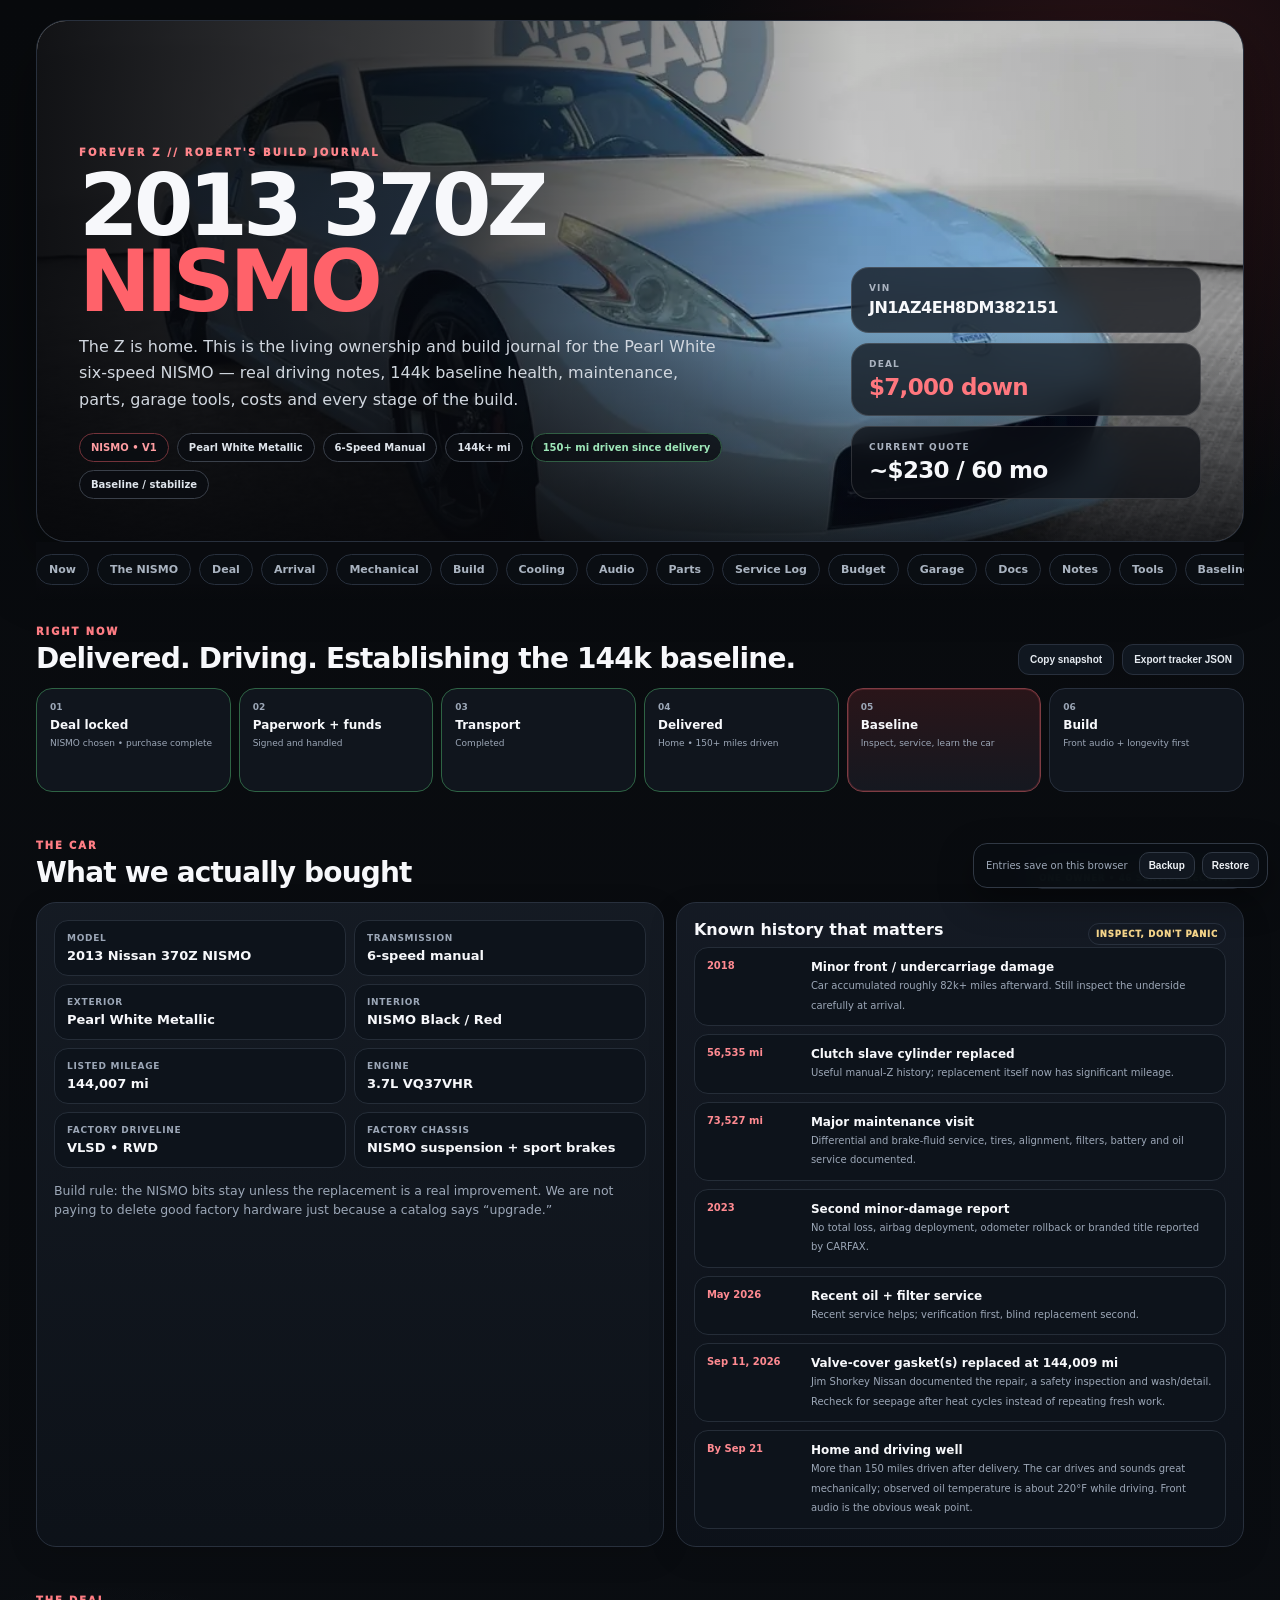
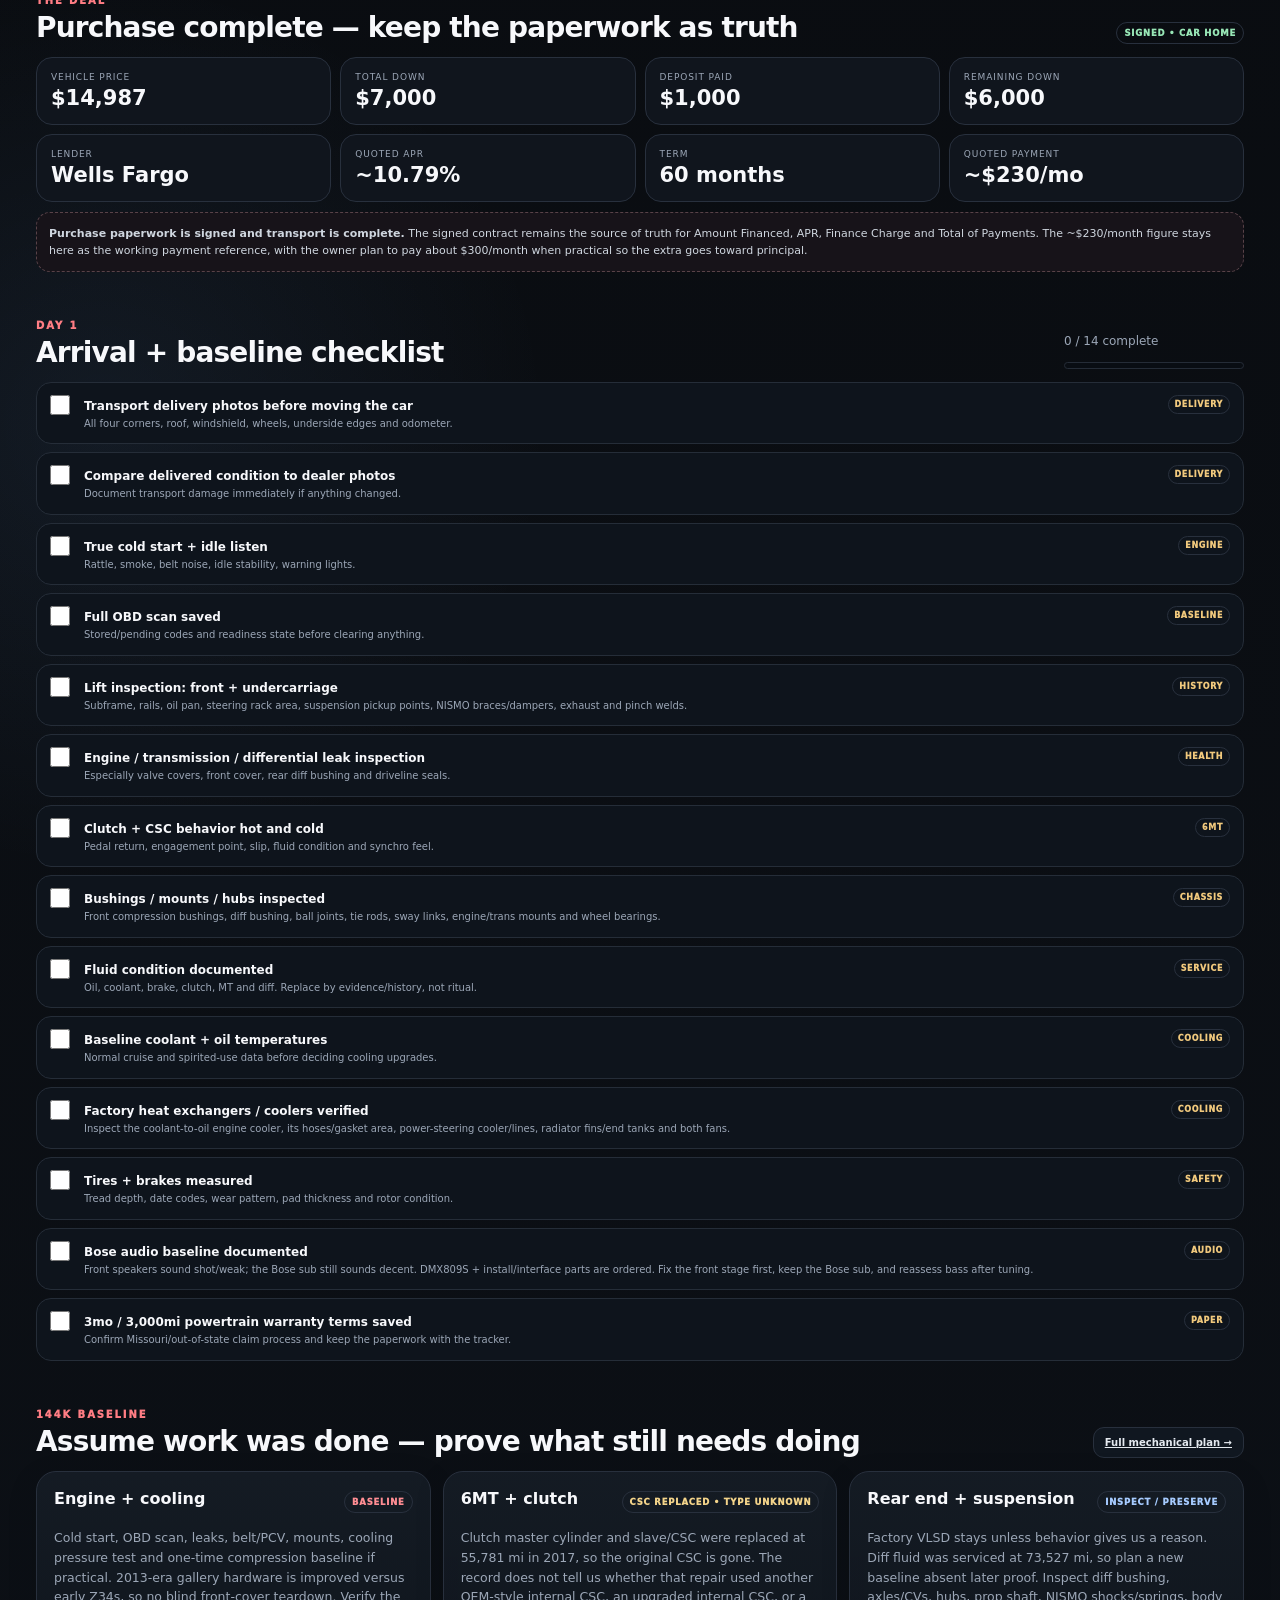
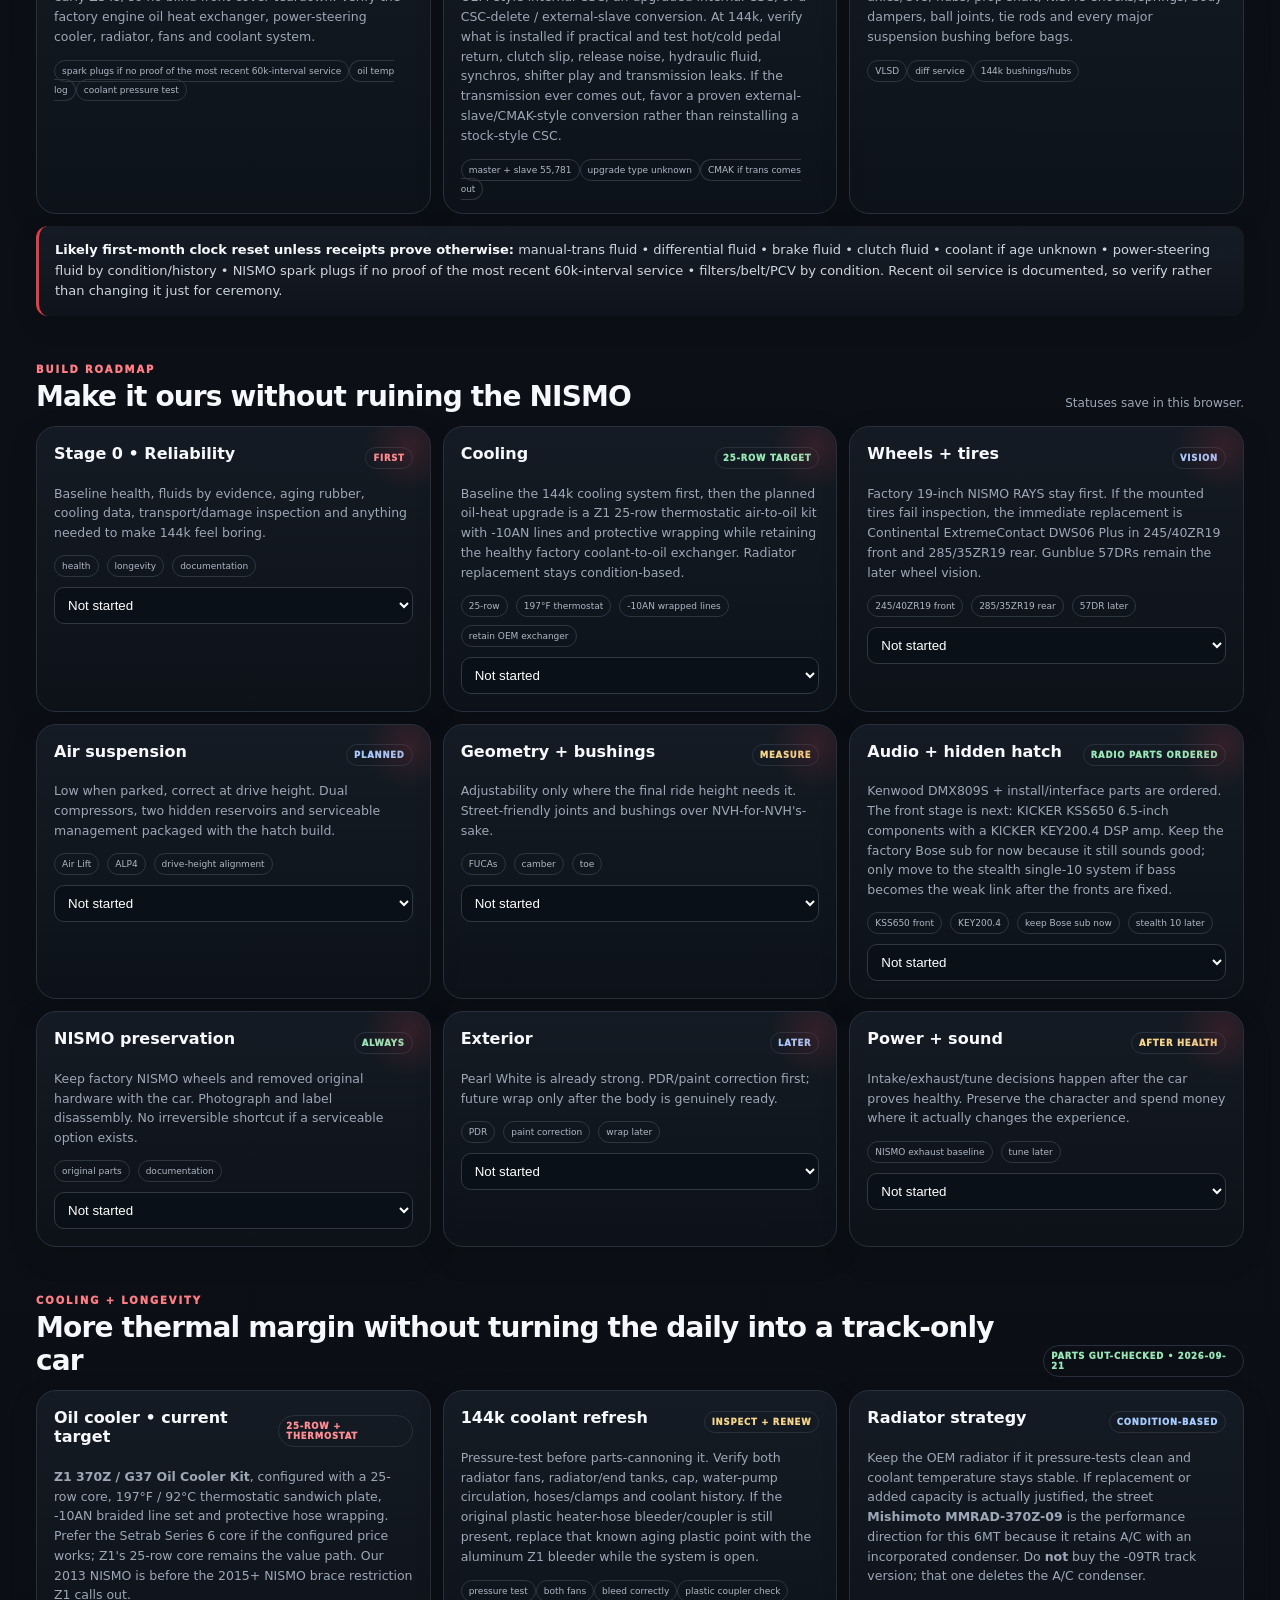
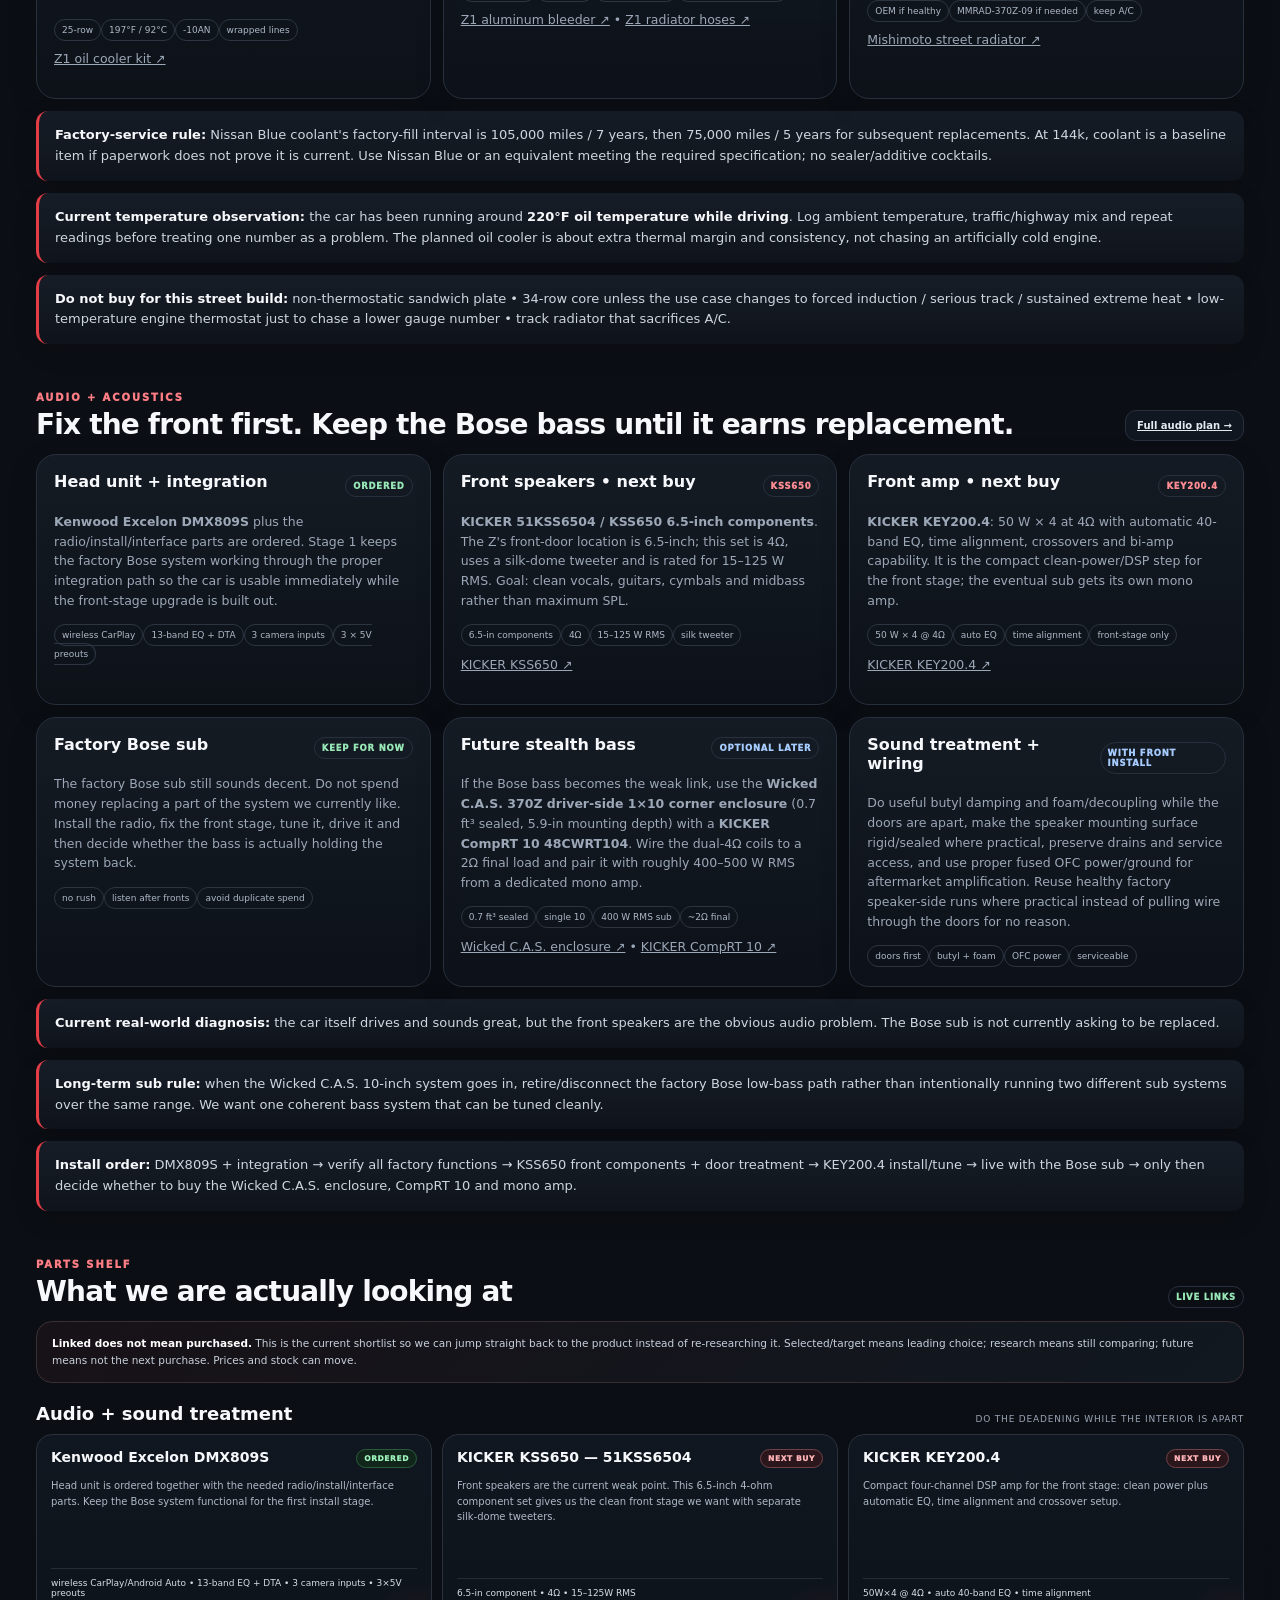
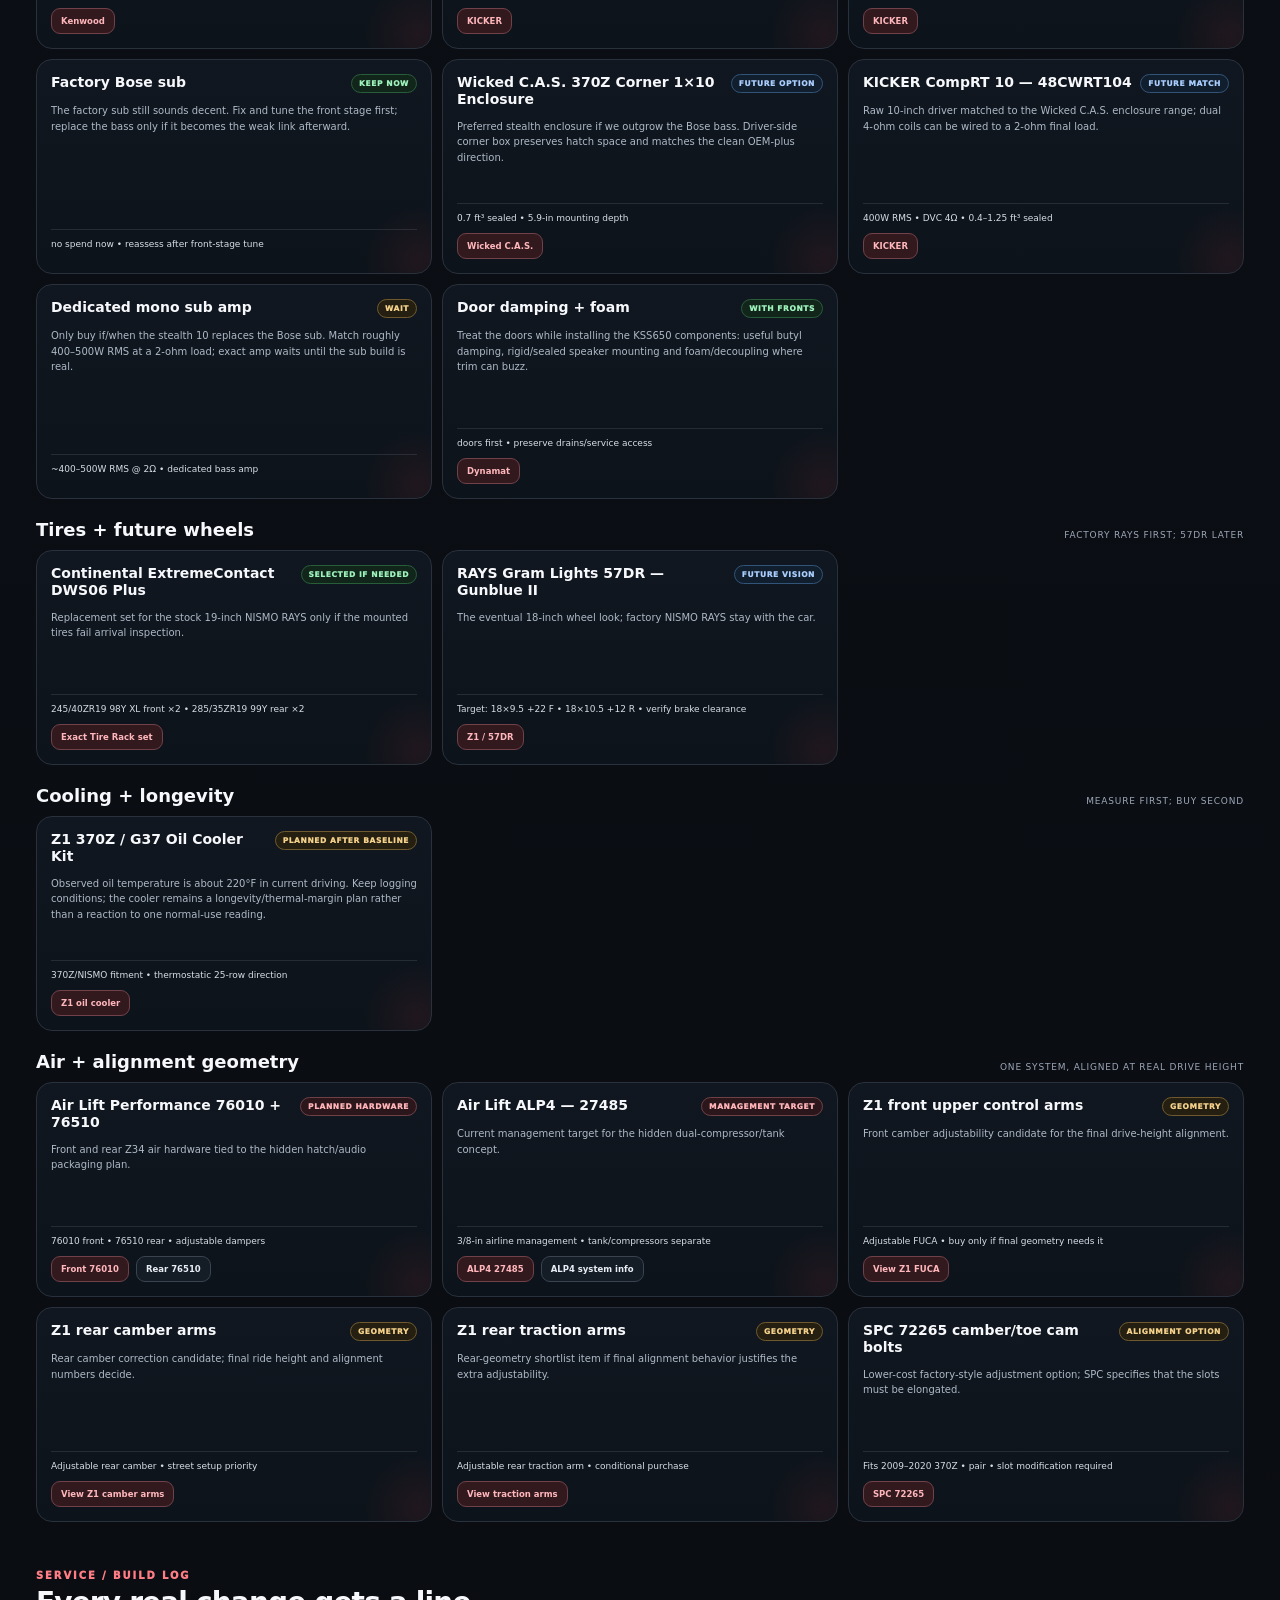
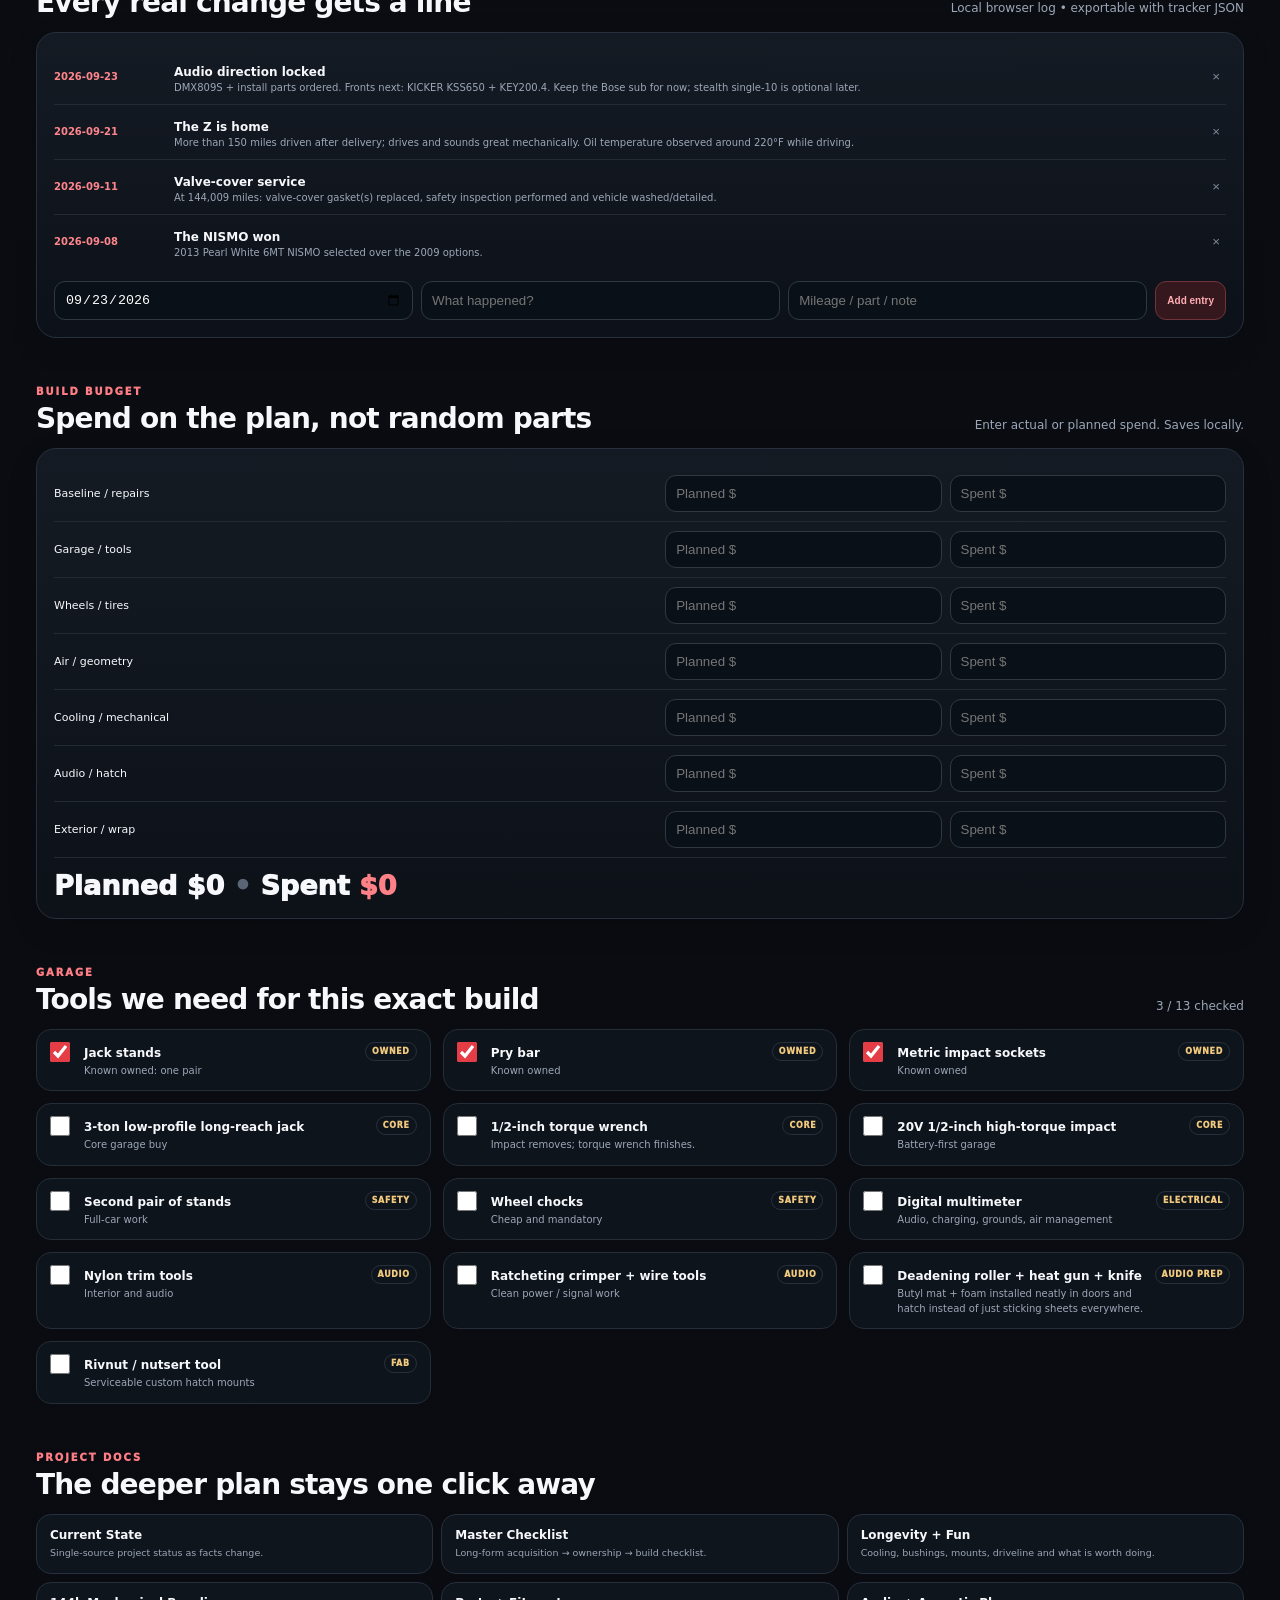
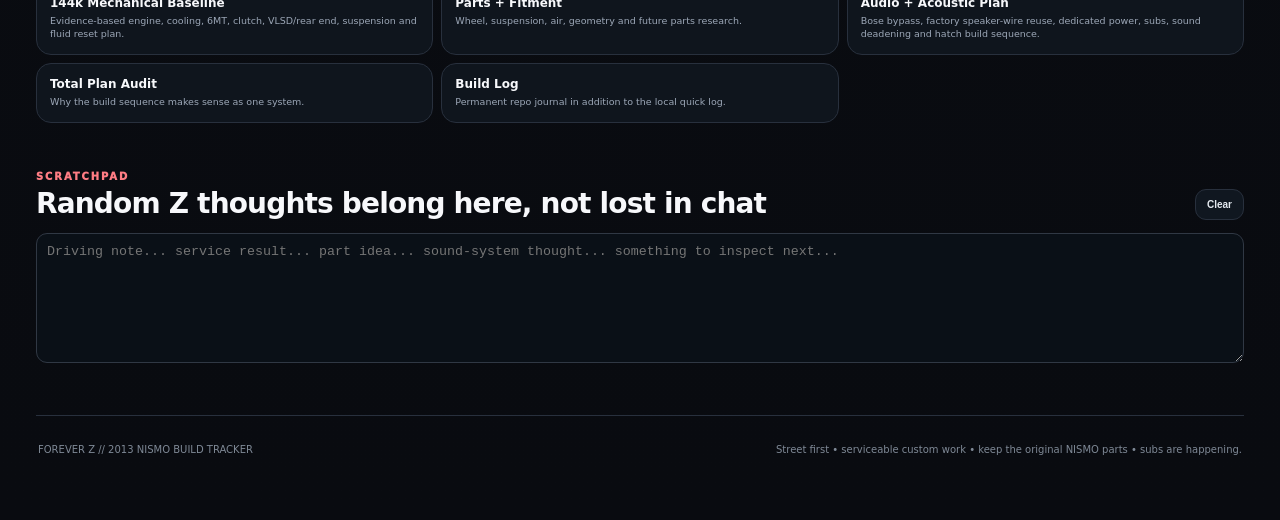
==== index.html @ 796b5357 "Clean remaining ownership stage labels" ====
<!doctype html>
<html lang="en">
<head>
<meta charset="utf-8">
<meta name="viewport" content="width=device-width,initial-scale=1,viewport-fit=cover">
<meta name="theme-color" content="#090b0f">
<title>Forever Z // NISMO Build Tracker</title>
<style>
:root{
  --bg:#090b0f;--bg2:#0d1118;--panel:#121720;--panel2:#171d27;--line:#28303d;
  --text:#f7f8fb;--muted:#9ca7b7;--soft:#cfd6df;--red:#e43d46;--red2:#ff626a;
  --green:#75d69b;--amber:#f3c86a;--blue:#7eb8ff;--cyan:#7be5f6;--shadow:0 22px 70px rgba(0,0,0,.36)
}
*{box-sizing:border-box}html{scroll-behavior:smooth}body{margin:0;background:
radial-gradient(circle at 87% 1%,rgba(228,61,70,.16),transparent 27rem),
radial-gradient(circle at 8% 20%,rgba(126,184,255,.08),transparent 28rem),
linear-gradient(180deg,#080a0d,#0c1016 35%,#090b10);color:var(--text);font-family:Inter,ui-sans-serif,system-ui,-apple-system,BlinkMacSystemFont,"Segoe UI",sans-serif}
a{color:inherit}.shell{max-width:1240px;margin:auto;padding:16px 16px 60px}
.hero{min-height:520px;border:1px solid var(--line);border-radius:30px;overflow:hidden;position:relative;box-shadow:var(--shadow);background:#11151b;margin-top:4px}
.hero-media{position:absolute;inset:0;background-image:linear-gradient(90deg,rgba(7,8,11,.95) 0%,rgba(7,8,11,.76) 36%,rgba(7,8,11,.18) 68%,rgba(7,8,11,.12) 100%),linear-gradient(0deg,rgba(7,8,11,.83),transparent 42%),url('[data-uri]');background-size:cover;background-position:center 47%}
.hero-grid{position:relative;z-index:1;min-height:520px;display:grid;grid-template-columns:1.15fr .85fr;padding:42px;align-items:end}
.brandline{font-size:10px;font-weight:950;letter-spacing:.22em;text-transform:uppercase;color:#ff858b}.hero h1{font-size:clamp(46px,7vw,86px);line-height:.88;letter-spacing:-.06em;margin:10px 0 14px;max-width:790px}.hero h1 span{color:var(--red2)}
.lead{font-size:16px;line-height:1.65;color:#d1d7df;max-width:720px;margin:0 0 20px}.chips{display:flex;gap:8px;flex-wrap:wrap}.chip{padding:8px 11px;border-radius:999px;border:1px solid #3a404a;background:rgba(11,14,19,.78);backdrop-filter:blur(10px);font-size:10px;font-weight:850;color:#dfe5ec}.chip.red{border-color:#74333a;color:#ff9da2}.chip.green{border-color:#315f44;color:#9ee7b9}
.hero-side{justify-self:end;width:min(350px,100%);display:grid;gap:10px}.hero-stat{background:rgba(13,16,22,.72);border:1px solid rgba(255,255,255,.14);border-radius:18px;padding:15px 17px;backdrop-filter:blur(13px)}.hero-stat small{display:block;text-transform:uppercase;letter-spacing:.13em;color:#aab3c0;font-size:9px;font-weight:900}.hero-stat b{display:block;font-size:23px;margin-top:5px;letter-spacing:-.03em}.hero-stat .accent{color:#ff777e}
nav{position:sticky;top:0;z-index:30;display:flex;gap:8px;overflow:auto;padding:12px 0 15px;background:linear-gradient(var(--bg) 72%,transparent)}nav a{white-space:nowrap;text-decoration:none;color:#aab4c1;border:1px solid var(--line);background:rgba(11,15,21,.94);border-radius:999px;padding:8px 12px;font-size:11px;font-weight:850}nav a:hover{color:white;border-color:#6e3d44}
section{margin:26px 0 48px}.section-head{display:flex;justify-content:space-between;gap:14px;align-items:end;margin-bottom:13px}.eyebrow{font-size:10px;letter-spacing:.19em;text-transform:uppercase;color:#ff7d84;font-weight:950}.section-head h2,h2{font-size:28px;letter-spacing:-.03em;margin:5px 0 0}.muted{color:var(--muted);font-size:12px;line-height:1.6}.grid{display:grid;gap:12px}.two{grid-template-columns:repeat(2,minmax(0,1fr))}.three{grid-template-columns:repeat(3,minmax(0,1fr))}.four{grid-template-columns:repeat(4,minmax(0,1fr))}
.card{border:1px solid var(--line);background:linear-gradient(180deg,rgba(21,27,36,.96),rgba(13,18,25,.97));border-radius:20px;padding:17px;box-shadow:0 9px 30px rgba(0,0,0,.13)}.card h3{margin:0 0 8px;font-size:16px}.card p,.card li{font-size:12.5px;color:var(--muted);line-height:1.58}.card ul{padding-left:18px;margin:8px 0}.top{display:flex;align-items:center;justify-content:space-between;gap:10px}.status{font-size:8.5px;font-weight:950;letter-spacing:.09em;text-transform:uppercase;padding:5px 7px;border:1px solid var(--line);border-radius:999px}.s-red{color:#ff8d93}.s-green{color:#98e7b6}.s-amber{color:#f4d48a}.s-blue{color:#a6cbff}
.metric{font-size:30px;font-weight:950;letter-spacing:-.04em}.metric-sub{font-size:10px;color:var(--muted);margin-top:4px}.linebar{height:7px;background:#090d13;border:1px solid #252c37;border-radius:999px;overflow:hidden;margin-top:10px}.linebar>div{height:100%;background:linear-gradient(90deg,var(--red),#ff7b80);width:0;transition:.2s}
.stageboard{display:grid;grid-template-columns:repeat(6,1fr);gap:8px}.stage{border:1px solid var(--line);background:#10151d;border-radius:16px;padding:13px;cursor:pointer;min-height:104px;transition:.15s}.stage:hover{transform:translateY(-1px);border-color:#594149}.stage.active{background:linear-gradient(180deg,#2a1519,#151820);border-color:#7f3c43;box-shadow:inset 0 0 0 1px rgba(255,91,100,.18)}.stage.done{border-color:#2e6344}.stage .num{font-size:9px;color:var(--muted);font-weight:900}.stage b{display:block;font-size:12px;margin-top:6px}.stage span{display:block;font-size:9px;line-height:1.4;color:var(--muted);margin-top:5px}
.vehicle{display:grid;grid-template-columns:1.05fr .95fr;gap:12px}.specs{display:grid;grid-template-columns:repeat(2,1fr);gap:8px}.spec{padding:12px;border-radius:14px;border:1px solid #252d38;background:#0d131b}.spec small{display:block;color:var(--muted);font-size:9px;text-transform:uppercase;letter-spacing:.08em;font-weight:850}.spec b{display:block;font-size:13px;margin-top:5px}.history-list{display:grid;gap:8px}.history-item{display:grid;grid-template-columns:92px 1fr;gap:12px;padding:12px;border:1px solid #252d38;border-radius:14px;background:#0d131b}.history-item time{font-size:10px;color:#ff8a91;font-weight:900}.history-item b{display:block;font-size:12px}.history-item span{font-size:10px;color:var(--muted);line-height:1.45}
.money-grid{display:grid;grid-template-columns:repeat(4,1fr);gap:9px}.money-box{padding:14px;border:1px solid var(--line);border-radius:16px;background:#10151d}.money-box small{display:block;color:var(--muted);font-size:9px;text-transform:uppercase;letter-spacing:.1em}.money-box b{font-size:21px;display:block;margin-top:4px}.finance-note{margin-top:10px;padding:12px;border-radius:14px;border:1px dashed #584248;color:#cfd6df;background:#171319;font-size:11px;line-height:1.55}
.checklist{display:grid;gap:8px}.check{display:grid;grid-template-columns:24px 1fr auto;gap:10px;align-items:start;padding:12px 13px;border:1px solid #252d38;border-radius:15px;background:#0e141c}.check input{width:20px;height:20px;accent-color:var(--red);margin:0}.check b{font-size:12px}.check small{display:block;color:var(--muted);font-size:10px;line-height:1.45;margin-top:3px}.pill{font-size:8px;font-weight:950;letter-spacing:.08em;text-transform:uppercase;border:1px solid var(--line);border-radius:999px;padding:4px 6px;color:#f1c97d}
.module{position:relative;overflow:hidden}.module:after{content:"";position:absolute;right:-25px;top:-25px;width:90px;height:90px;border-radius:50%;background:radial-gradient(circle,rgba(228,61,70,.15),transparent 70%)}.module .module-meta{display:flex;gap:8px;flex-wrap:wrap;margin-top:10px}.mini{font-size:9px;color:#adb8c6;border:1px solid #2d3541;border-radius:999px;padding:5px 7px}.module select{width:100%;margin-top:10px;border:1px solid #303844;background:#0a1017;color:white;padding:9px;border-radius:10px}
.tracker-tools{display:flex;gap:8px;flex-wrap:wrap}.btn{border:1px solid var(--line);background:#101720;color:#e5eaf0;border-radius:11px;padding:9px 11px;font-size:10px;font-weight:900;cursor:pointer}.btn:hover{border-color:#764249}.btn.red{background:#35181d;border-color:#70333a;color:#ffadb2}.btn.link{text-decoration:none;display:inline-flex}
.log-entry{display:grid;grid-template-columns:110px 1fr auto;gap:10px;align-items:center;border-bottom:1px solid #242b35;padding:11px 0}.log-entry:last-child{border-bottom:0}.log-entry time{font-size:10px;color:#ff858c;font-weight:900}.log-entry b{font-size:12px}.log-entry span{display:block;font-size:10px;color:var(--muted);margin-top:2px}.log-entry button{background:none;border:0;color:#7f8b9b;cursor:pointer}
.form{display:grid;grid-template-columns:1fr 1fr 1fr auto;gap:8px;margin-top:12px}.form input,.form select,.notes textarea,.budget-row input{border:1px solid #303844;background:#0a1017;color:white;border-radius:11px;padding:10px;width:100%}.notes textarea{min-height:130px;resize:vertical}.budget-row{display:grid;grid-template-columns:1.2fr .55fr .55fr;gap:8px;align-items:center;padding:9px 0;border-bottom:1px solid #222a34}.budget-row:last-child{border:0}.budget-row label{font-size:11px}.budget-total{font-size:27px;font-weight:950;margin-top:12px}
.link-grid{display:grid;grid-template-columns:repeat(3,1fr);gap:8px}.resource{display:block;text-decoration:none;border:1px solid var(--line);border-radius:15px;padding:13px;background:#0f151d}.resource b{display:block;font-size:12px}.resource span{display:block;color:var(--muted);font-size:9.5px;line-height:1.45;margin-top:4px}.resource:hover{border-color:#684149}.note{border-left:3px solid var(--red);background:linear-gradient(180deg,rgba(23,29,39,.98),rgba(15,20,28,.98));padding:14px 16px;border-radius:12px;color:var(--soft);font-size:13px;line-height:1.6;box-shadow:0 8px 24px rgba(0,0,0,.14)}.note b{color:var(--text);font-weight:850}.note a{color:#dfe5ed;text-decoration:underline;text-underline-offset:3px}.footer{border-top:1px solid var(--line);padding:28px 2px 5px;color:#7f8996;font-size:10px;display:flex;justify-content:space-between;gap:12px}
@media(max-width:980px){.hero-grid{grid-template-columns:1fr;align-items:end}.hero-side{justify-self:start;grid-template-columns:repeat(3,1fr);width:100%;margin-top:20px}.four{grid-template-columns:repeat(2,1fr)}.three{grid-template-columns:repeat(2,1fr)}.stageboard{grid-template-columns:repeat(3,1fr)}.vehicle{grid-template-columns:1fr}.money-grid{grid-template-columns:repeat(2,1fr)}.link-grid{grid-template-columns:repeat(2,1fr)}}
@media(max-width:650px){.shell{padding:9px 9px 40px}.note{padding:13px 14px;font-size:13px;line-height:1.58}.hero{min-height:620px;border-radius:22px}.hero-media{background-position:58% center}.hero-grid{padding:25px 18px;min-height:620px}.hero-side{grid-template-columns:1fr}.hero h1{font-size:54px}.two,.three,.four{grid-template-columns:1fr}.stageboard{grid-template-columns:repeat(2,1fr)}.specs,.money-grid{grid-template-columns:1fr}.section-head{align-items:start;flex-direction:column}.check{grid-template-columns:24px 1fr}.pill{grid-column:2;justify-self:start}.form{grid-template-columns:1fr}.budget-row{grid-template-columns:1fr 1fr}.budget-row label{grid-column:1/3}.link-grid{grid-template-columns:1fr}.history-item{grid-template-columns:74px 1fr}.footer{flex-direction:column}}
</style>
</head>
<body>
<div class="shell">
<header class="hero">
  <div class="hero-media"></div>
  <div class="hero-grid">
    <div>
      <div class="brandline">FOREVER Z // ROBERT'S BUILD JOURNAL</div>
      <h1>2013 370Z <span>NISMO</span></h1>
      <p class="lead">The Z is home. This is the living ownership and build journal for the Pearl White six-speed NISMO — real driving notes, 144k baseline health, maintenance, parts, garage tools, costs and every stage of the build.</p>
      <div class="chips">
        <span class="chip red">NISMO • V1</span><span class="chip">Pearl White Metallic</span><span class="chip">6-Speed Manual</span><span class="chip">144k+ mi</span><span class="chip green">150+ mi driven since delivery</span><span class="chip" id="heroStage">Baseline / driving</span>
      </div>
    </div>
    <div class="hero-side">
      <div class="hero-stat"><small>VIN</small><b style="font-size:16px">JN1AZ4EH8DM382151</b></div>
      <div class="hero-stat"><small>Deal</small><b class="accent">$7,000 down</b></div>
      <div class="hero-stat"><small>Current quote</small><b>~$230 / 60 mo</b></div>
    </div>
  </div>
</header>

<nav>
<a href="#now">Now</a><a href="#car">The NISMO</a><a href="#money">Deal</a><a href="#arrival">Arrival</a><a href="#mechanical">Mechanical</a><a href="#build">Build</a><a href="#cooling">Cooling</a><a href="#audio">Audio</a><a href="#service">Service Log</a><a href="#budget">Budget</a><a href="#garage">Garage</a><a href="#resources">Docs</a><a href="#notes">Notes</a>
</nav>

<section id="now">
<div class="section-head"><div><div class="eyebrow">RIGHT NOW</div><h2>Delivered. Driving. Establishing the 144k baseline.</h2></div><div class="tracker-tools"><button class="btn" id="copySnapshot">Copy snapshot</button><button class="btn" id="exportState">Export tracker JSON</button></div></div>
<div class="stageboard" id="stageBoard">
  <div class="stage done" data-stage="0"><div class="num">01</div><b>Deal locked</b><span>NISMO chosen • purchase complete</span></div>
  <div class="stage done" data-stage="1"><div class="num">02</div><b>Paperwork + funds</b><span>Signed and handled</span></div>
  <div class="stage done" data-stage="2"><div class="num">03</div><b>Transport</b><span>Completed</span></div>
  <div class="stage done" data-stage="3"><div class="num">04</div><b>Delivered</b><span>Home • 150+ miles driven</span></div>
  <div class="stage active" data-stage="4"><div class="num">05</div><b>Baseline</b><span>Inspect, service, learn the car</span></div>
  <div class="stage" data-stage="5"><div class="num">06</div><b>Build</b><span>Front audio + longevity first</span></div>
</div>
</section>

<section id="car">
<div class="section-head"><div><div class="eyebrow">THE CAR</div><h2>What we actually bought</h2></div><span class="status s-green">ONE OWNER • 46 SERVICE RECORDS</span></div>
<div class="vehicle">
  <article class="card">
    <div class="specs">
      <div class="spec"><small>Model</small><b>2013 Nissan 370Z NISMO</b></div>
      <div class="spec"><small>Transmission</small><b>6-speed manual</b></div>
      <div class="spec"><small>Exterior</small><b>Pearl White Metallic</b></div>
      <div class="spec"><small>Interior</small><b>NISMO Black / Red</b></div>
      <div class="spec"><small>Listed mileage</small><b>144,007 mi</b></div>
      <div class="spec"><small>Engine</small><b>3.7L VQ37VHR</b></div>
      <div class="spec"><small>Factory driveline</small><b>VLSD • RWD</b></div>
      <div class="spec"><small>Factory chassis</small><b>NISMO suspension + sport brakes</b></div>
    </div>
    <p style="margin-bottom:0">Build rule: the NISMO bits stay unless the replacement is a real improvement. We are not paying to delete good factory hardware just because a catalog says “upgrade.”</p>
  </article>
  <article class="card">
    <div class="top"><h3>Known history that matters</h3><span class="status s-amber">INSPECT, DON'T PANIC</span></div>
    <div class="history-list">
      <div class="history-item"><time>2018</time><div><b>Minor front / undercarriage damage</b><span>Car accumulated roughly 82k+ miles afterward. Still inspect the underside carefully at arrival.</span></div></div>
      <div class="history-item"><time>56,535 mi</time><div><b>Clutch slave cylinder replaced</b><span>Useful manual-Z history; replacement itself now has significant mileage.</span></div></div>
      <div class="history-item"><time>73,527 mi</time><div><b>Major maintenance visit</b><span>Differential and brake-fluid service, tires, alignment, filters, battery and oil service documented.</span></div></div>
      <div class="history-item"><time>2023</time><div><b>Second minor-damage report</b><span>No total loss, airbag deployment, odometer rollback or branded title reported by CARFAX.</span></div></div>
      <div class="history-item"><time>May 2026</time><div><b>Recent oil + filter service</b><span>Recent service helps; verification first, blind replacement second.</span></div></div>
      <div class="history-item"><time>Sep 11, 2026</time><div><b>Valve-cover gasket(s) replaced at 144,009 mi</b><span>Jim Shorkey Nissan documented the repair, a safety inspection and wash/detail. Recheck for seepage after heat cycles instead of repeating fresh work.</span></div></div>
      <div class="history-item"><time>By Sep 21</time><div><b>Home and driving well</b><span>More than 150 miles driven after delivery. The car drives and sounds great mechanically; observed oil temperature is about 220°F while driving. Front audio is the obvious weak point.</span></div></div>
    </div>
  </article>
</div>
</section>

<section id="money">
<div class="section-head"><div><div class="eyebrow">THE DEAL</div><h2>Purchase complete — keep the paperwork as truth</h2></div><span class="status s-green">SIGNED • CAR HOME</span></div>
<div class="money-grid">
  <div class="money-box"><small>Vehicle price</small><b>$14,987</b></div>
  <div class="money-box"><small>Total down</small><b>$7,000</b></div>
  <div class="money-box"><small>Deposit paid</small><b>$1,000</b></div>
  <div class="money-box"><small>Remaining down</small><b>$6,000</b></div>
  <div class="money-box"><small>Lender</small><b>Wells Fargo</b></div>
  <div class="money-box"><small>Quoted APR</small><b>~10.79%</b></div>
  <div class="money-box"><small>Term</small><b>60 months</b></div>
  <div class="money-box"><small>Quoted payment</small><b>~$230/mo</b></div>
</div>
<div class="finance-note"><b>Purchase paperwork is signed and transport is complete.</b> The signed contract remains the source of truth for Amount Financed, APR, Finance Charge and Total of Payments. The ~$230/month figure stays here as the working payment reference, with the owner plan to pay about $300/month when practical so the extra goes toward principal.</div>
</section>

<section id="arrival">
<div class="section-head"><div><div class="eyebrow">DAY 1</div><h2>Arrival + baseline checklist</h2></div><div><span id="checkText" class="muted">0 / 0 complete</span><div class="linebar" style="width:180px"><div id="checkBar"></div></div></div></div>
<div class="checklist" id="checks">
  <label class="check"><input data-check="transport-photos" type="checkbox"><div><b>Transport delivery photos before moving the car</b><small>All four corners, roof, windshield, wheels, underside edges and odometer.</small></div><span class="pill">DELIVERY</span></label>
  <label class="check"><input data-check="damage-compare" type="checkbox"><div><b>Compare delivered condition to dealer photos</b><small>Document transport damage immediately if anything changed.</small></div><span class="pill">DELIVERY</span></label>
  <label class="check"><input data-check="cold-start" type="checkbox"><div><b>True cold start + idle listen</b><small>Rattle, smoke, belt noise, idle stability, warning lights.</small></div><span class="pill">ENGINE</span></label>
  <label class="check"><input data-check="obd" type="checkbox"><div><b>Full OBD scan saved</b><small>Stored/pending codes and readiness state before clearing anything.</small></div><span class="pill">BASELINE</span></label>
  <label class="check"><input data-check="underbody" type="checkbox"><div><b>Lift inspection: front + undercarriage</b><small>Subframe, rails, oil pan, steering rack area, suspension pickup points, NISMO braces/dampers, exhaust and pinch welds.</small></div><span class="pill">HISTORY</span></label>
  <label class="check"><input data-check="leaks" type="checkbox"><div><b>Engine / transmission / differential leak inspection</b><small>Especially valve covers, front cover, rear diff bushing and driveline seals.</small></div><span class="pill">HEALTH</span></label>
  <label class="check"><input data-check="clutch" type="checkbox"><div><b>Clutch + CSC behavior hot and cold</b><small>Pedal return, engagement point, slip, fluid condition and synchro feel.</small></div><span class="pill">6MT</span></label>
  <label class="check"><input data-check="bushings" type="checkbox"><div><b>Bushings / mounts / hubs inspected</b><small>Front compression bushings, diff bushing, ball joints, tie rods, sway links, engine/trans mounts and wheel bearings.</small></div><span class="pill">CHASSIS</span></label>
  <label class="check"><input data-check="fluids" type="checkbox"><div><b>Fluid condition documented</b><small>Oil, coolant, brake, clutch, MT and diff. Replace by evidence/history, not ritual.</small></div><span class="pill">SERVICE</span></label>
  <label class="check"><input data-check="temps" type="checkbox"><div><b>Baseline coolant + oil temperatures</b><small>Normal cruise and spirited-use data before deciding cooling upgrades.</small></div><span class="pill">COOLING</span></label>
  <label class="check"><input data-check="coolers" type="checkbox"><div><b>Factory heat exchangers / coolers verified</b><small>Inspect the coolant-to-oil engine cooler, its hoses/gasket area, power-steering cooler/lines, radiator fins/end tanks and both fans.</small></div><span class="pill">COOLING</span></label>
  <label class="check"><input data-check="tires-brakes" type="checkbox"><div><b>Tires + brakes measured</b><small>Tread depth, date codes, wear pattern, pad thickness and rotor condition.</small></div><span class="pill">SAFETY</span></label>
  <label class="check"><input data-check="audio-baseline" type="checkbox"><div><b>Bose audio baseline documented</b><small>Front speakers sound shot/weak; the factory Bose sub still sounds decent. Kenwood radio + install/interface parts are ordered. Fix the front stage first and keep the Bose sub until it actually becomes the weak link.</small></div><span class="pill">AUDIO</span></label>
  <label class="check"><input data-check="warranty" type="checkbox"><div><b>3mo / 3,000mi powertrain warranty terms saved</b><small>Confirm Missouri/out-of-state claim process and keep the paperwork with the tracker.</small></div><span class="pill">PAPER</span></label>
</div>
</section>

<section id="mechanical">
<div class="section-head"><div><div class="eyebrow">144K BASELINE</div><h2>Assume work was done — prove what still needs doing</h2></div><a class="btn" href="MECHANICAL_BASELINE.md">Full mechanical plan →</a></div>
<div class="grid three">
  <article class="card"><div class="top"><h3>Engine + cooling</h3><span class="status s-red">BASELINE</span></div><p>Cold start, OBD scan, leaks, belt/PCV, mounts, cooling pressure test and one-time compression baseline if practical. 2013-era gallery hardware is improved versus early Z34s, so no blind front-cover teardown. Verify the factory engine oil heat exchanger, power-steering cooler, radiator, fans and coolant system.</p><div class="module-meta"><span class="mini">spark plugs if no proof of the most recent 60k-interval service</span><span class="mini">oil temp log</span><span class="mini">coolant pressure test</span></div></article>
  <article class="card"><div class="top"><h3>6MT + clutch</h3><span class="status s-amber">CSC REPLACED • TYPE UNKNOWN</span></div><p>Clutch master cylinder and slave/CSC were replaced at 55,781 mi in 2017, so the original CSC is gone. The record does not tell us whether that repair used another OEM-style internal CSC, an upgraded internal CSC, or a CSC-delete / external-slave conversion. At 144k, verify what is installed if practical and test hot/cold pedal return, clutch slip, release noise, hydraulic fluid, synchros, shifter play and transmission leaks. If the transmission ever comes out, favor a proven external-slave/CMAK-style conversion rather than reinstalling a stock-style CSC.</p><div class="module-meta"><span class="mini">master + slave 55,781</span><span class="mini">upgrade type unknown</span><span class="mini">CMAK if trans comes out</span></div></article>
  <article class="card"><div class="top"><h3>Rear end + suspension</h3><span class="status s-blue">INSPECT / PRESERVE</span></div><p>Factory VLSD stays unless behavior gives us a reason. Diff fluid was serviced at 73,527 mi, so plan a new baseline absent later proof. Inspect diff bushing, axles/CVs, hubs, prop shaft, NISMO shocks/springs, body dampers, ball joints, tie rods and every major suspension bushing before bags.</p><div class="module-meta"><span class="mini">VLSD</span><span class="mini">diff service</span><span class="mini">144k bushings/hubs</span></div></article>
</div>
<div class="note" style="margin-top:12px"><b>Likely first-month clock reset unless receipts prove otherwise:</b> manual-trans fluid • differential fluid • brake fluid • clutch fluid • coolant if age unknown • power-steering fluid by condition/history • NISMO spark plugs if no proof of the most recent 60k-interval service • filters/belt/PCV by condition. Recent oil service is documented, so verify rather than changing it just for ceremony.</div>
</section>

<section id="build">
<div class="section-head"><div><div class="eyebrow">BUILD ROADMAP</div><h2>Make it ours without ruining the NISMO</h2></div><span class="muted">Statuses save in this browser.</span></div>
<div class="grid three" id="modules">
  <article class="card module"><div class="top"><h3>Stage 0 • Reliability</h3><span class="status s-red">FIRST</span></div><p>Baseline health, fluids by evidence, aging rubber, cooling data, transport/damage inspection and anything needed to make 144k feel boring.</p><div class="module-meta"><span class="mini">health</span><span class="mini">longevity</span><span class="mini">documentation</span></div><select data-module="reliability"><option>Not started</option><option>Researching</option><option>Parts ordered</option><option>In progress</option><option>Complete</option></select></article>
  <article class="card module"><div class="top"><h3>Cooling</h3><span class="status s-green">25-ROW TARGET</span></div><p>Baseline the 144k cooling system first, then the planned oil-heat upgrade is a Z1 25-row thermostatic air-to-oil kit with -10AN lines and protective wrapping while retaining the healthy factory coolant-to-oil exchanger. Radiator replacement stays condition-based.</p><div class="module-meta"><span class="mini">25-row</span><span class="mini">197°F thermostat</span><span class="mini">-10AN wrapped lines</span><span class="mini">retain OEM exchanger</span></div><select data-module="cooling"><option>Not started</option><option>Researching</option><option>Parts ordered</option><option>In progress</option><option>Complete</option></select></article>
  <article class="card module"><div class="top"><h3>Wheels + tires</h3><span class="status s-blue">VISION</span></div><p>Gunblue RAYS Gram Lights 57DR. Current target: 18×9.5 +22 front / 18×10.5 +12 rear with real street rubber.</p><div class="module-meta"><span class="mini">255/40R18</span><span class="mini">285/35R18</span><span class="mini">verify NISMO brake clearance</span></div><select data-module="wheels"><option>Not started</option><option>Researching</option><option>Parts ordered</option><option>In progress</option><option>Complete</option></select></article>
  <article class="card module"><div class="top"><h3>Air suspension</h3><span class="status s-blue">PLANNED</span></div><p>Low when parked, correct at drive height. Dual compressors, two hidden reservoirs and serviceable management packaged with the hatch build.</p><div class="module-meta"><span class="mini">Air Lift</span><span class="mini">ALP4</span><span class="mini">drive-height alignment</span></div><select data-module="air"><option>Not started</option><option>Researching</option><option>Parts ordered</option><option>In progress</option><option>Complete</option></select></article>
  <article class="card module"><div class="top"><h3>Geometry + bushings</h3><span class="status s-amber">MEASURE</span></div><p>Adjustability only where the final ride height needs it. Street-friendly joints and bushings over NVH-for-NVH's-sake.</p><div class="module-meta"><span class="mini">FUCAs</span><span class="mini">camber</span><span class="mini">toe</span></div><select data-module="geometry"><option>Not started</option><option>Researching</option><option>Parts ordered</option><option>In progress</option><option>Complete</option></select></article>
  <article class="card module"><div class="top"><h3>Audio + hidden hatch</h3><span class="status s-green">RADIO PARTS ORDERED</span></div><p>Kenwood DMX809S + install/interface parts are ordered. The front stage is next: KICKER KSS650 6.5-inch components with a KICKER KEY200.4 DSP amp. Keep the factory Bose sub for now because it still sounds good; only move to the stealth single-10 system if bass becomes the weak link after the fronts are fixed.</p><div class="module-meta"><span class="mini">KSS650 front</span><span class="mini">KEY200.4</span><span class="mini">keep Bose sub now</span><span class="mini">stealth 10 later</span></div><select data-module="audio"><option>Not started</option><option>Researching</option><option>Parts ordered</option><option>In progress</option><option>Complete</option></select></article>
  <article class="card module"><div class="top"><h3>NISMO preservation</h3><span class="status s-green">ALWAYS</span></div><p>Keep factory NISMO wheels and removed original hardware with the car. Photograph and label disassembly. No irreversible shortcut if a serviceable option exists.</p><div class="module-meta"><span class="mini">original parts</span><span class="mini">documentation</span></div><select data-module="preserve"><option>Not started</option><option>Researching</option><option>Parts ordered</option><option>In progress</option><option>Complete</option></select></article>
  <article class="card module"><div class="top"><h3>Exterior</h3><span class="status s-blue">LATER</span></div><p>Pearl White is already strong. PDR/paint correction first; future wrap only after the body is genuinely ready.</p><div class="module-meta"><span class="mini">PDR</span><span class="mini">paint correction</span><span class="mini">wrap later</span></div><select data-module="exterior"><option>Not started</option><option>Researching</option><option>Parts ordered</option><option>In progress</option><option>Complete</option></select></article>
  <article class="card module"><div class="top"><h3>Power + sound</h3><span class="status s-amber">AFTER HEALTH</span></div><p>Intake/exhaust/tune decisions happen after the car proves healthy. Preserve the character and spend money where it actually changes the experience.</p><div class="module-meta"><span class="mini">NISMO exhaust baseline</span><span class="mini">tune later</span></div><select data-module="power"><option>Not started</option><option>Researching</option><option>Parts ordered</option><option>In progress</option><option>Complete</option></select></article>
</div>
</section>


<section id="cooling">
<div class="section-head"><div><div class="eyebrow">COOLING + LONGEVITY</div><h2>More thermal margin without turning the daily into a track-only car</h2></div><span class="status s-green">PARTS GUT-CHECKED • 2026-09-21</span></div>
<div class="grid three">
  <article class="card"><div class="top"><h3>Oil cooler • current target</h3><span class="status s-red">25-ROW + THERMOSTAT</span></div><p><b>Z1 370Z / G37 Oil Cooler Kit</b>, configured with a 25-row core, 197°F / 92°C thermostatic sandwich plate, -10AN braided line set and protective hose wrapping. Prefer the Setrab Series 6 core if the configured price works; Z1's 25-row core remains the value path. Our 2013 NISMO is before the 2015+ NISMO brace restriction Z1 calls out.</p><div class="module-meta"><span class="mini">25-row</span><span class="mini">197°F / 92°C</span><span class="mini">-10AN</span><span class="mini">wrapped lines</span></div><p><a href="https://www.z1motorsports.com/z1-products/z1-motorsports/z1-motorsports-370z-g37-oil-cooler-kit-p-4135.html" target="_blank" rel="noopener">Z1 oil cooler kit ↗</a></p></article>
  <article class="card"><div class="top"><h3>144k coolant refresh</h3><span class="status s-amber">INSPECT + RENEW</span></div><p>Pressure-test before parts-cannoning it. Verify both radiator fans, radiator/end tanks, cap, water-pump circulation, hoses/clamps and coolant history. If the original plastic heater-hose bleeder/coupler is still present, replace that known aging plastic point with the aluminum Z1 bleeder while the system is open.</p><div class="module-meta"><span class="mini">pressure test</span><span class="mini">both fans</span><span class="mini">bleed correctly</span><span class="mini">plastic coupler check</span></div><p><a href="https://www.z1motorsports.com/z1-products/z1-motorsports/z1-aluminum-coolant-bleeder-port-heater-hose-p-11190.html?m=370Z" target="_blank" rel="noopener">Z1 aluminum bleeder ↗</a> • <a href="https://www.z1motorsports.com/z1-products/z1-motorsports/z1-370z-g37-silicone-radiator-hose-set-p-3716.html" target="_blank" rel="noopener">Z1 radiator hoses ↗</a></p></article>
  <article class="card"><div class="top"><h3>Radiator strategy</h3><span class="status s-blue">CONDITION-BASED</span></div><p>Keep the OEM radiator if it pressure-tests clean and coolant temperature stays stable. If replacement or added capacity is actually justified, the street <b>Mishimoto MMRAD-370Z-09</b> is the performance direction for this 6MT because it retains A/C with an incorporated condenser. Do <b>not</b> buy the -09TR track version; that one deletes the A/C condenser.</p><div class="module-meta"><span class="mini">OEM if healthy</span><span class="mini">MMRAD-370Z-09 if needed</span><span class="mini">keep A/C</span></div><p><a href="https://www.mishimoto.com/nissan-370z-performance-aluminum-radiator-09.html" target="_blank" rel="noopener">Mishimoto street radiator ↗</a></p></article>
</div>
<div class="note" style="margin-top:12px"><b>Factory-service rule:</b> Nissan Blue coolant's factory-fill interval is 105,000 miles / 7 years, then 75,000 miles / 5 years for subsequent replacements. At 144k, coolant is a baseline item if paperwork does not prove it is current. Use Nissan Blue or an equivalent meeting the required specification; no sealer/additive cocktails.</div>
<div class="note" style="margin-top:12px"><b>Current temperature observation:</b> the car has been running around <b>220°F oil temperature while driving</b>. Log ambient temperature, traffic/highway mix and repeat readings before treating one number as a problem. The planned oil cooler is about extra thermal margin and consistency, not chasing an artificially cold engine.</div>
<div class="note" style="margin-top:12px"><b>Do not buy for this street build:</b> non-thermostatic sandwich plate • 34-row core unless the use case changes to forced induction / serious track / sustained extreme heat • low-temperature engine thermostat just to chase a lower gauge number • track radiator that sacrifices A/C.</div>
</section>

<section id="audio">
<div class="section-head"><div><div class="eyebrow">AUDIO + ACOUSTICS</div><h2>Fix the front first. Keep the Bose bass until it earns replacement.</h2></div><a class="btn" href="AUDIO_PLAN.md">Full audio plan →</a></div>
<div class="grid three">
  <article class="card"><div class="top"><h3>Head unit + integration</h3><span class="status s-green">ORDERED</span></div><p><b>Kenwood Excelon DMX809S</b> plus the radio/install/interface parts are ordered. Stage 1 keeps the factory Bose system working through the proper integration path so the car is usable immediately while the front-stage upgrade is built out.</p><div class="module-meta"><span class="mini">wireless CarPlay</span><span class="mini">13-band EQ + DTA</span><span class="mini">3 camera inputs</span><span class="mini">3 × 5V preouts</span></div></article>
  <article class="card"><div class="top"><h3>Front speakers • next buy</h3><span class="status s-red">KSS650</span></div><p><b>KICKER 51KSS6504 / KSS650 6.5-inch components</b>. The Z's front-door location is 6.5-inch; this set is 4Ω, uses a silk-dome tweeter and is rated for 15–125 W RMS. Goal: clean vocals, guitars, cymbals and midbass rather than maximum SPL.</p><div class="module-meta"><span class="mini">6.5-in components</span><span class="mini">4Ω</span><span class="mini">15–125 W RMS</span><span class="mini">silk tweeter</span></div><p><a href="https://www.kicker.com/51KSS6504" target="_blank" rel="noopener">KICKER KSS650 ↗</a></p></article>
  <article class="card"><div class="top"><h3>Front amp • next buy</h3><span class="status s-red">KEY200.4</span></div><p><b>KICKER KEY200.4</b>: 50 W × 4 at 4Ω with automatic 40-band EQ, time alignment, crossovers and bi-amp capability. It is the compact clean-power/DSP step for the front stage; the eventual sub gets its own mono amp.</p><div class="module-meta"><span class="mini">50 W × 4 @ 4Ω</span><span class="mini">auto EQ</span><span class="mini">time alignment</span><span class="mini">front-stage only</span></div><p><a href="https://shop.kicker.com/key-2004-4-channel-smart-amplifier" target="_blank" rel="noopener">KICKER KEY200.4 ↗</a></p></article>
  <article class="card"><div class="top"><h3>Factory Bose sub</h3><span class="status s-green">KEEP FOR NOW</span></div><p>The factory Bose sub still sounds decent. Do not spend money replacing a part of the system we currently like. Install the radio, fix the front stage, tune it, drive it and then decide whether the bass is actually holding the system back.</p><div class="module-meta"><span class="mini">no rush</span><span class="mini">listen after fronts</span><span class="mini">avoid duplicate spend</span></div></article>
  <article class="card"><div class="top"><h3>Future stealth bass</h3><span class="status s-blue">OPTIONAL LATER</span></div><p>If the Bose bass becomes the weak link, use the <b>Wicked C.A.S. 370Z driver-side 1×10 corner enclosure</b> (0.7 ft³ sealed, 5.9-in mounting depth) with a <b>KICKER CompRT 10 48CWRT104</b>. Wire the dual-4Ω coils to a 2Ω final load and pair it with roughly 400–500 W RMS from a dedicated mono amp.</p><div class="module-meta"><span class="mini">0.7 ft³ sealed</span><span class="mini">single 10</span><span class="mini">400 W RMS sub</span><span class="mini">~2Ω final</span></div><p><a href="https://shop.wickedcas.com/nissan-370z-corner-1x10-enclosure-sub-box-subwoofer-enclosure-stealth-look.html" target="_blank" rel="noopener">Wicked C.A.S. enclosure ↗</a> • <a href="https://shop.kicker.com/comp-rt-10-4-ohm-subwoofer" target="_blank" rel="noopener">KICKER CompRT 10 ↗</a></p></article>
  <article class="card"><div class="top"><h3>Sound treatment + wiring</h3><span class="status s-blue">WITH FRONT INSTALL</span></div><p>Do useful butyl damping and foam/decoupling while the doors are apart, make the speaker mounting surface rigid/sealed where practical, preserve drains and service access, and use proper fused OFC power/ground for aftermarket amplification. Reuse healthy factory speaker-side runs where practical instead of pulling wire through the doors for no reason.</p><div class="module-meta"><span class="mini">doors first</span><span class="mini">butyl + foam</span><span class="mini">OFC power</span><span class="mini">serviceable</span></div></article>
</div>
<div class="note" style="margin-top:12px"><b>Current real-world diagnosis:</b> the car itself drives and sounds great, but the front speakers are the obvious audio problem. The Bose sub is not currently asking to be replaced.</div>
<div class="note" style="margin-top:12px"><b>Long-term sub rule:</b> when the Wicked C.A.S. 10-inch system goes in, retire/disconnect the factory Bose low-bass path rather than intentionally running two different sub systems over the same range. We want one coherent bass system that can be tuned cleanly.</div>
<div class="note" style="margin-top:12px"><b>Install order:</b> DMX809S + integration → verify all factory functions → KSS650 front components + door treatment → KEY200.4 install/tune → live with the Bose sub → only then decide whether to buy the Wicked C.A.S. enclosure, CompRT 10 and mono amp.</div>
</section>

<section id="service">
<div class="section-head"><div><div class="eyebrow">SERVICE / BUILD LOG</div><h2>Every real change gets a line</h2></div><span class="muted">Local browser log • exportable with tracker JSON</span></div>
<div class="card">
  <div id="serviceLog"></div>
  <div class="form"><input id="logDate" type="date"><input id="logTitle" placeholder="What happened?"><input id="logDetail" placeholder="Mileage / part / note"><button class="btn red" id="addLog">Add entry</button></div>
</div>
</section>

<section id="budget">
<div class="section-head"><div><div class="eyebrow">BUILD BUDGET</div><h2>Spend on the plan, not random parts</h2></div><span class="muted">Enter actual or planned spend. Saves locally.</span></div>
<div class="card">
  <div class="budget-row"><label>Baseline / repairs</label><input data-budget="baseline" type="number" min="0" placeholder="Planned $"><input data-spent="baseline" type="number" min="0" placeholder="Spent $"></div>
  <div class="budget-row"><label>Garage / tools</label><input data-budget="tools" type="number" min="0" placeholder="Planned $"><input data-spent="tools" type="number" min="0" placeholder="Spent $"></div>
  <div class="budget-row"><label>Wheels / tires</label><input data-budget="wheels" type="number" min="0" placeholder="Planned $"><input data-spent="wheels" type="number" min="0" placeholder="Spent $"></div>
  <div class="budget-row"><label>Air / geometry</label><input data-budget="air" type="number" min="0" placeholder="Planned $"><input data-spent="air" type="number" min="0" placeholder="Spent $"></div>
  <div class="budget-row"><label>Cooling / mechanical</label><input data-budget="mechanical" type="number" min="0" placeholder="Planned $"><input data-spent="mechanical" type="number" min="0" placeholder="Spent $"></div>
  <div class="budget-row"><label>Audio / hatch</label><input data-budget="audio" type="number" min="0" placeholder="Planned $"><input data-spent="audio" type="number" min="0" placeholder="Spent $"></div>
  <div class="budget-row"><label>Exterior / wrap</label><input data-budget="exterior" type="number" min="0" placeholder="Planned $"><input data-spent="exterior" type="number" min="0" placeholder="Spent $"></div>
  <div class="budget-total">Planned <span id="plannedTotal">$0</span> <span style="color:#596575">•</span> Spent <span id="spentTotal" style="color:#ff8188">$0</span></div>
</div>
</section>

<section id="garage">
<div class="section-head"><div><div class="eyebrow">GARAGE</div><h2>Tools we need for this exact build</h2></div><span id="toolText" class="muted">3 known owned</span></div>
<div class="grid three">
  <label class="check"><input data-tool="stands" type="checkbox" checked><div><b>Jack stands</b><small>Known owned: one pair</small></div><span class="pill">OWNED</span></label>
  <label class="check"><input data-tool="pry" type="checkbox" checked><div><b>Pry bar</b><small>Known owned</small></div><span class="pill">OWNED</span></label>
  <label class="check"><input data-tool="impact-sockets" type="checkbox" checked><div><b>Metric impact sockets</b><small>Known owned</small></div><span class="pill">OWNED</span></label>
  <label class="check"><input data-tool="jack" type="checkbox"><div><b>3-ton low-profile long-reach jack</b><small>Core garage buy</small></div><span class="pill">CORE</span></label>
  <label class="check"><input data-tool="torque" type="checkbox"><div><b>1/2-inch torque wrench</b><small>Impact removes; torque wrench finishes.</small></div><span class="pill">CORE</span></label>
  <label class="check"><input data-tool="impact" type="checkbox"><div><b>20V 1/2-inch high-torque impact</b><small>Battery-first garage</small></div><span class="pill">CORE</span></label>
  <label class="check"><input data-tool="second-stands" type="checkbox"><div><b>Second pair of stands</b><small>Full-car work</small></div><span class="pill">SAFETY</span></label>
  <label class="check"><input data-tool="chocks" type="checkbox"><div><b>Wheel chocks</b><small>Cheap and mandatory</small></div><span class="pill">SAFETY</span></label>
  <label class="check"><input data-tool="meter" type="checkbox"><div><b>Digital multimeter</b><small>Audio, charging, grounds, air management</small></div><span class="pill">ELECTRICAL</span></label>
  <label class="check"><input data-tool="trim" type="checkbox"><div><b>Nylon trim tools</b><small>Interior and audio</small></div><span class="pill">AUDIO</span></label>
  <label class="check"><input data-tool="crimper" type="checkbox"><div><b>Ratcheting crimper + wire tools</b><small>Clean power / signal work</small></div><span class="pill">AUDIO</span></label>
  <label class="check"><input data-tool="deadening-kit" type="checkbox"><div><b>Deadening roller + heat gun + knife</b><small>Butyl mat + foam installed neatly in doors and hatch instead of just sticking sheets everywhere.</small></div><span class="pill">AUDIO PREP</span></label>
  <label class="check"><input data-tool="rivnut" type="checkbox"><div><b>Rivnut / nutsert tool</b><small>Serviceable custom hatch mounts</small></div><span class="pill">FAB</span></label>
</div>
</section>

<section id="resources">
<div class="section-head"><div><div class="eyebrow">PROJECT DOCS</div><h2>The deeper plan stays one click away</h2></div></div>
<div class="link-grid">
  <a class="resource" href="CURRENT_STATE.md"><b>Current State</b><span>Single-source project status as facts change.</span></a>
  <a class="resource" href="CHECKLIST.md"><b>Master Checklist</b><span>Long-form acquisition → ownership → build checklist.</span></a>
  <a class="resource" href="LONGEVITY_AND_FUN.md"><b>Longevity + Fun</b><span>Cooling, bushings, mounts, driveline and what is worth doing.</span></a>
  <a class="resource" href="MECHANICAL_BASELINE.md"><b>144k Mechanical Baseline</b><span>Evidence-based engine, cooling, 6MT, clutch, VLSD/rear end, suspension and fluid reset plan.</span></a>
  <a class="resource" href="PARTS.md"><b>Parts + Fitment</b><span>Wheel, suspension, air, geometry and future parts research.</span></a>
  <a class="resource" href="AUDIO_PLAN.md"><b>Audio + Acoustic Plan</b><span>Bose bypass, factory speaker-wire reuse, dedicated power, subs, sound deadening and hatch build sequence.</span></a>
  <a class="resource" href="PLAN_AUDIT.md"><b>Total Plan Audit</b><span>Why the build sequence makes sense as one system.</span></a>
  <a class="resource" href="BUILD_LOG.md"><b>Build Log</b><span>Permanent repo journal in addition to the local quick log.</span></a>
</div>
</section>

<section id="notes" class="notes">
<div class="section-head"><div><div class="eyebrow">SCRATCHPAD</div><h2>Random Z thoughts belong here, not lost in chat</h2></div><button class="btn" id="clearNotes">Clear</button></div>
<textarea id="scratch" placeholder="Driving note... service result... part idea... sound-system thought... something to inspect next..."></textarea>
</section>

<footer class="footer"><span>FOREVER Z // 2013 NISMO BUILD TRACKER</span><span>Street first • serviceable custom work • keep the original NISMO parts • subs are happening.</span></footer>
</div>

<script>
const KEY='forever-z-nismo-v1:';
const $=s=>document.querySelector(s), $$=s=>[...document.querySelectorAll(s)];
const get=k=>{try{return localStorage.getItem(KEY+k)}catch(e){return null}};
const set=(k,v)=>{try{localStorage.setItem(KEY+k,v)}catch(e){}};

let stage=Math.max(Number(get('stage')??4),4);
const stageNames=['Deal locked','Paperwork complete','Transport complete','Delivered','Baseline / stabilize','Build underway'];
function drawStage(){
  $$('.stage').forEach((el,i)=>{el.classList.toggle('done',i<stage);el.classList.toggle('active',i===stage)});
  $('#heroStage').textContent=stageNames[stage]||'Build tracker';set('stage',stage);
}
$$('.stage').forEach((el,i)=>el.addEventListener('click',()=>{stage=i;drawStage()}));drawStage();

const checks=$$('[data-check]');
checks.forEach(x=>{const v=get('check:'+x.dataset.check);if(v!==null)x.checked=v==='1';x.addEventListener('change',()=>{set('check:'+x.dataset.check,x.checked?'1':'0');drawChecks()})});
function drawChecks(){const n=checks.filter(x=>x.checked).length,p=Math.round(n/checks.length*100);$('#checkText').textContent=`${n} / ${checks.length} complete`;$('#checkBar').style.width=p+'%'}drawChecks();

const tools=$$('[data-tool]');
tools.forEach(x=>{const v=get('tool:'+x.dataset.tool);if(v!==null)x.checked=v==='1';x.addEventListener('change',()=>{set('tool:'+x.dataset.tool,x.checked?'1':'0');drawTools()})});
function drawTools(){const n=tools.filter(x=>x.checked).length;$('#toolText').textContent=`${n} / ${tools.length} checked`;}drawTools();

$$('[data-module]').forEach(x=>{const v=get('module:'+x.dataset.module);if(v)x.value=v;x.addEventListener('change',()=>set('module:'+x.dataset.module,x.value))});

const budget=$$('[data-budget]'),spent=$$('[data-spent]');
[...budget,...spent].forEach(x=>{const key=(x.hasAttribute('data-budget')?'budget:':'spent:')+(x.dataset.budget||x.dataset.spent);const v=get(key);if(v!==null)x.value=v;x.addEventListener('input',()=>{set(key,x.value);drawBudget()})});
function sum(a){return a.reduce((n,x)=>n+(Number(x.value)||0),0)}
function money(n){return n.toLocaleString(undefined,{style:'currency',currency:'USD',maximumFractionDigits:0})}
function drawBudget(){$('#plannedTotal').textContent=money(sum(budget));$('#spentTotal').textContent=money(sum(spent))}drawBudget();

const defaultLog=[
 {date:'2026-09-08',title:'The NISMO won',detail:'2013 Pearl White 6MT NISMO selected over the 2009 options.'},
 {date:'2026-09-11',title:'Valve-cover service',detail:'At 144,009 miles: valve-cover gasket(s) replaced, safety inspection performed and vehicle washed/detailed.'},
 {date:'2026-09-21',title:'The Z is home',detail:'More than 150 miles driven after delivery; drives and sounds great mechanically. Oil temperature observed around 220°F while driving.'},
 {date:'2026-09-23',title:'Audio direction locked',detail:'DMX809S + install parts ordered. Fronts next: KICKER KSS650 + KEY200.4. Keep the Bose sub for now; stealth single-10 is optional later.'}
];
let log;try{log=JSON.parse(get('serviceLog'))||defaultLog}catch(e){log=defaultLog}
function saveLog(){set('serviceLog',JSON.stringify(log));drawLog()}
function drawLog(){const root=$('#serviceLog');root.innerHTML=log.slice().reverse().map((e,idx)=>`<div class="log-entry"><time>${e.date||''}</time><div><b>${escapeHtml(e.title||'')}</b><span>${escapeHtml(e.detail||'')}</span></div><button title="Delete" data-del="${log.length-1-idx}">×</button></div>`).join('')||'<p class="muted">No entries yet.</p>';root.querySelectorAll('[data-del]').forEach(b=>b.addEventListener('click',()=>{log.splice(Number(b.dataset.del),1);saveLog()}))}
function escapeHtml(s){return String(s).replace(/[&<>'"]/g,c=>({'&':'&amp;','<':'&lt;','>':'&gt;',"'":'&#39;','"':'&quot;'}[c]))}
drawLog();
$('#logDate').value='2026-09-23';
$('#addLog').addEventListener('click',()=>{const date=$('#logDate').value,title=$('#logTitle').value.trim(),detail=$('#logDetail').value.trim();if(!title)return;log.push({date,title,detail});$('#logTitle').value='';$('#logDetail').value='';saveLog()});

const scratch=$('#scratch');scratch.value=get('scratch')||'';scratch.addEventListener('input',()=>set('scratch',scratch.value));$('#clearNotes').addEventListener('click',()=>{if(confirm('Clear the local scratchpad?')){scratch.value='';set('scratch','')}});

function state(){return {car:{year:2013,model:'370Z NISMO',vin:'JN1AZ4EH8DM382151',mileage:144007},deal:{down:7000,deposit:1000,remainingDown:6000,lender:'Wells Fargo',aprQuoted:10.79,termMonths:60,paymentQuoted:230,transport:'separate'},stage,checks:Object.fromEntries(checks.map(x=>[x.dataset.check,x.checked])),modules:Object.fromEntries($$('[data-module]').map(x=>[x.dataset.module,x.value])),tools:Object.fromEntries(tools.map(x=>[x.dataset.tool,x.checked])),budget:Object.fromEntries(budget.map(x=>[x.dataset.budget,Number(x.value)||0])),spent:Object.fromEntries(spent.map(x=>[x.dataset.spent,Number(x.value)||0])),serviceLog:log,notes:scratch.value,exportedAt:new Date().toISOString()}}
$('#exportState').addEventListener('click',()=>{const blob=new Blob([JSON.stringify(state(),null,2)],{type:'application/json'}),a=document.createElement('a');a.href=URL.createObjectURL(blob);a.download='forever-z-tracker.json';a.click();setTimeout(()=>URL.revokeObjectURL(a.href),1000)});
$('#copySnapshot').addEventListener('click',async()=>{const s=state(),n=Object.values(s.checks).filter(Boolean).length;const text=`FOREVER Z // 2013 NISMO\nStage: ${stageNames[stage]}\nVIN: ${s.car.vin}\nMileage: ${s.car.mileage.toLocaleString()}\nDeal: $7,000 down • Wells Fargo ~10.79% • 60 mo • ~$230/mo • transport separate\nArrival checklist: ${n}/${checks.length}\nBuild spend: ${money(sum(spent))}\nNotes: ${s.notes||'none'}`;try{await navigator.clipboard.writeText(text);$('#copySnapshot').textContent='Copied ✓';setTimeout(()=>$('#copySnapshot').textContent='Copy snapshot',1400)}catch(e){alert(text)}});
</script>
<script src="site-extra.js"></script>
<script src="parts-shelf.js"></script>
</body>
</html>
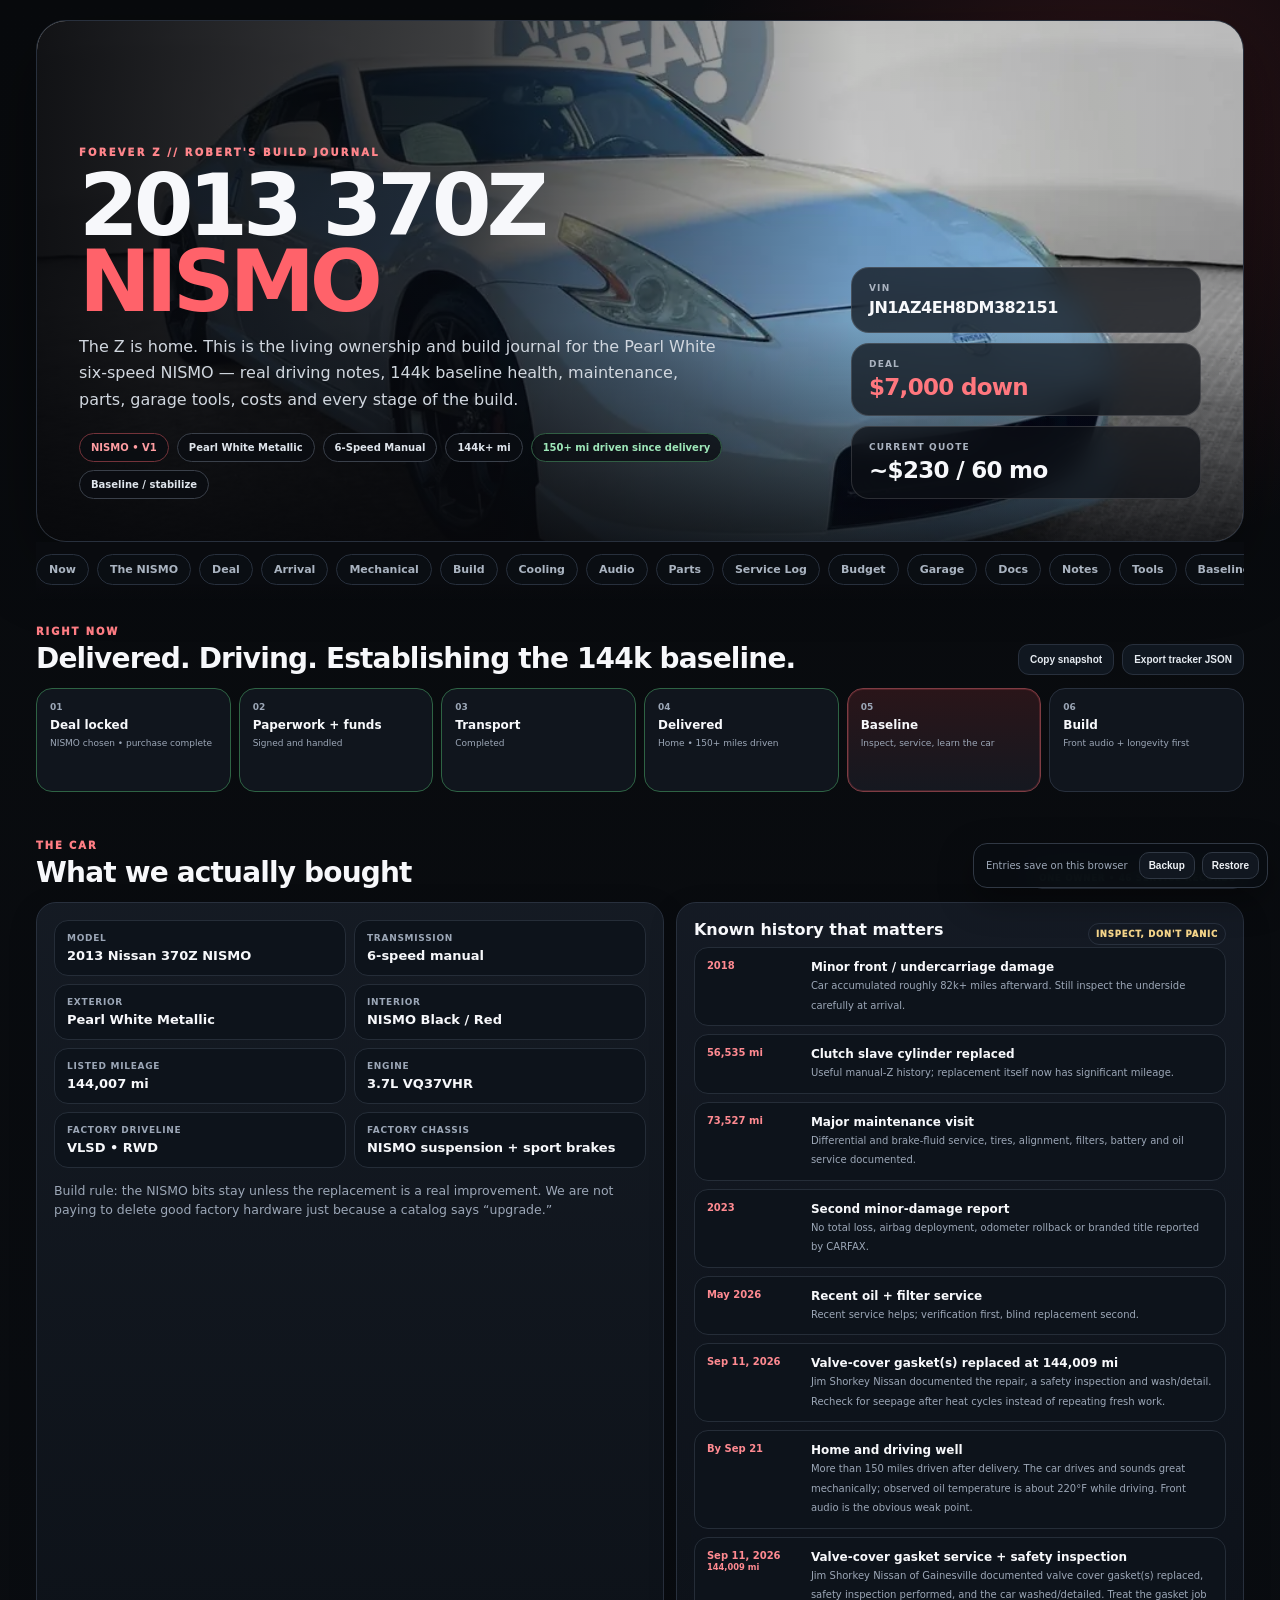
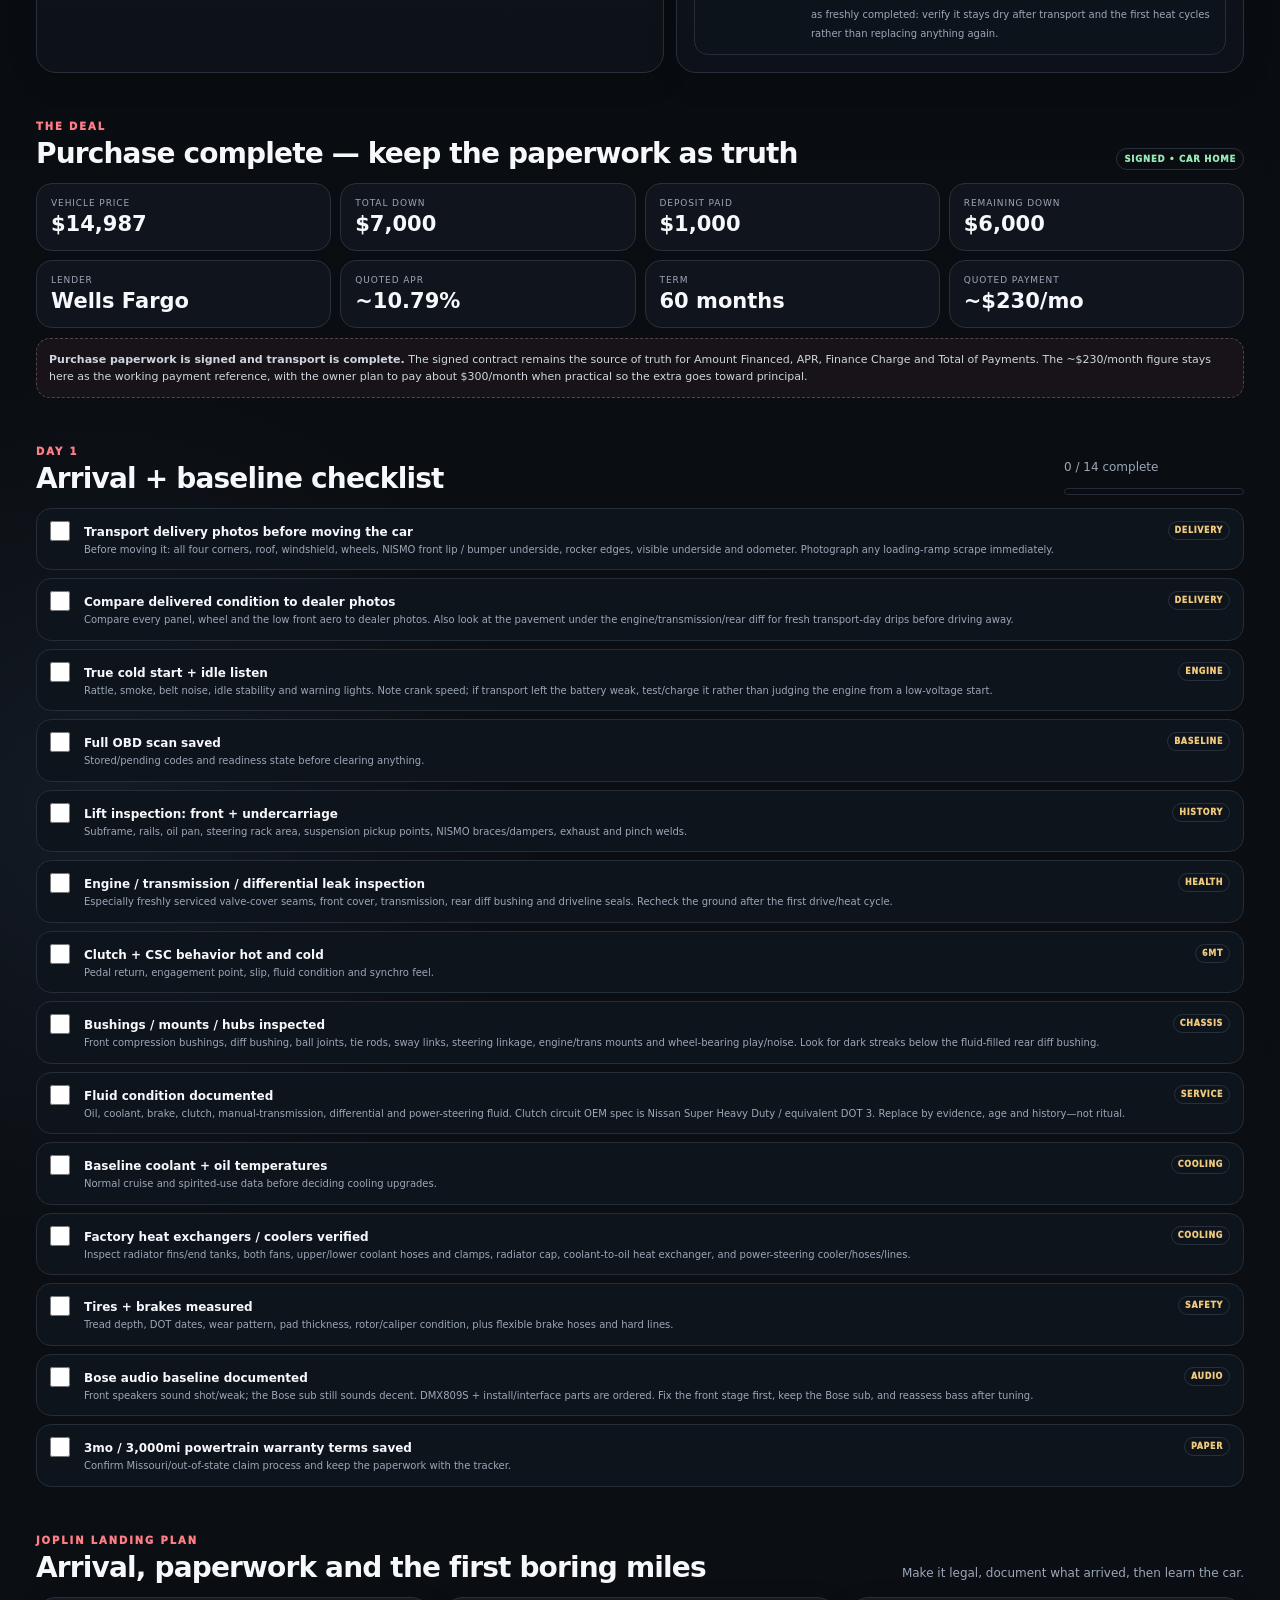
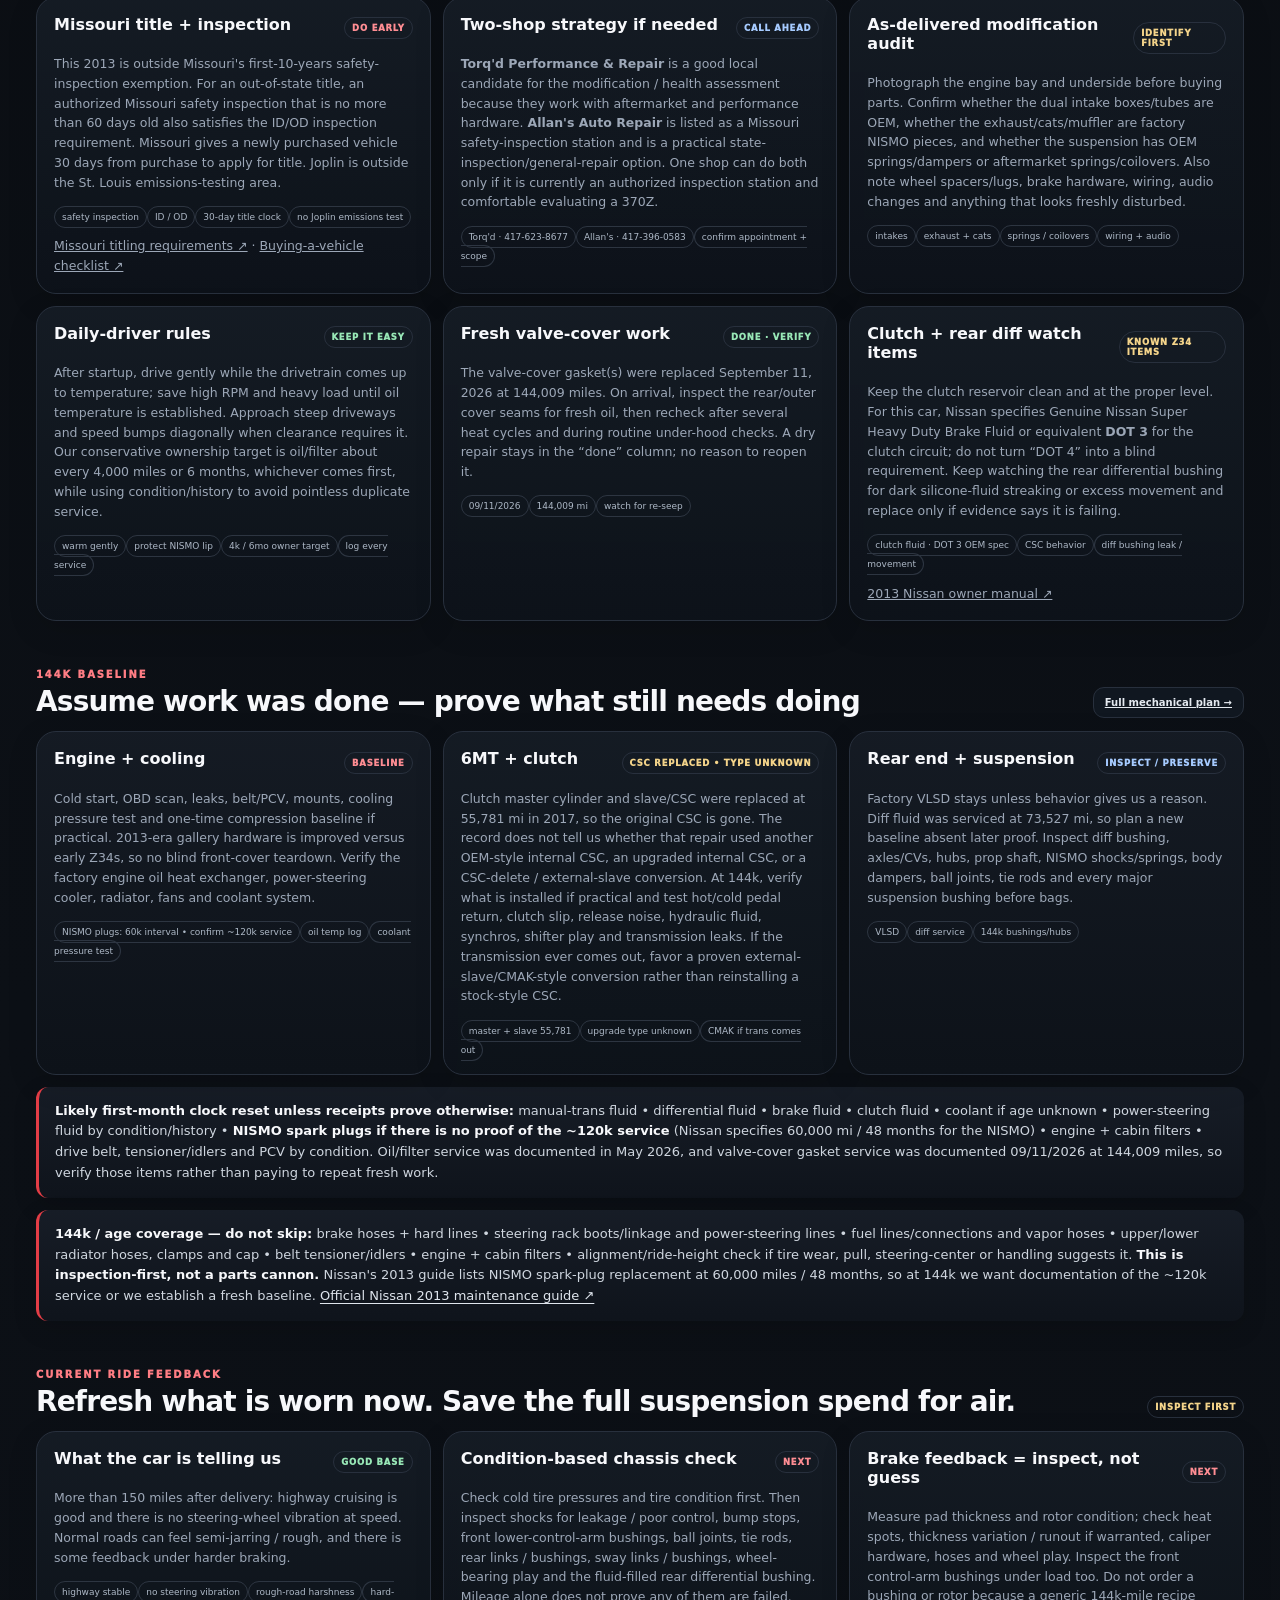
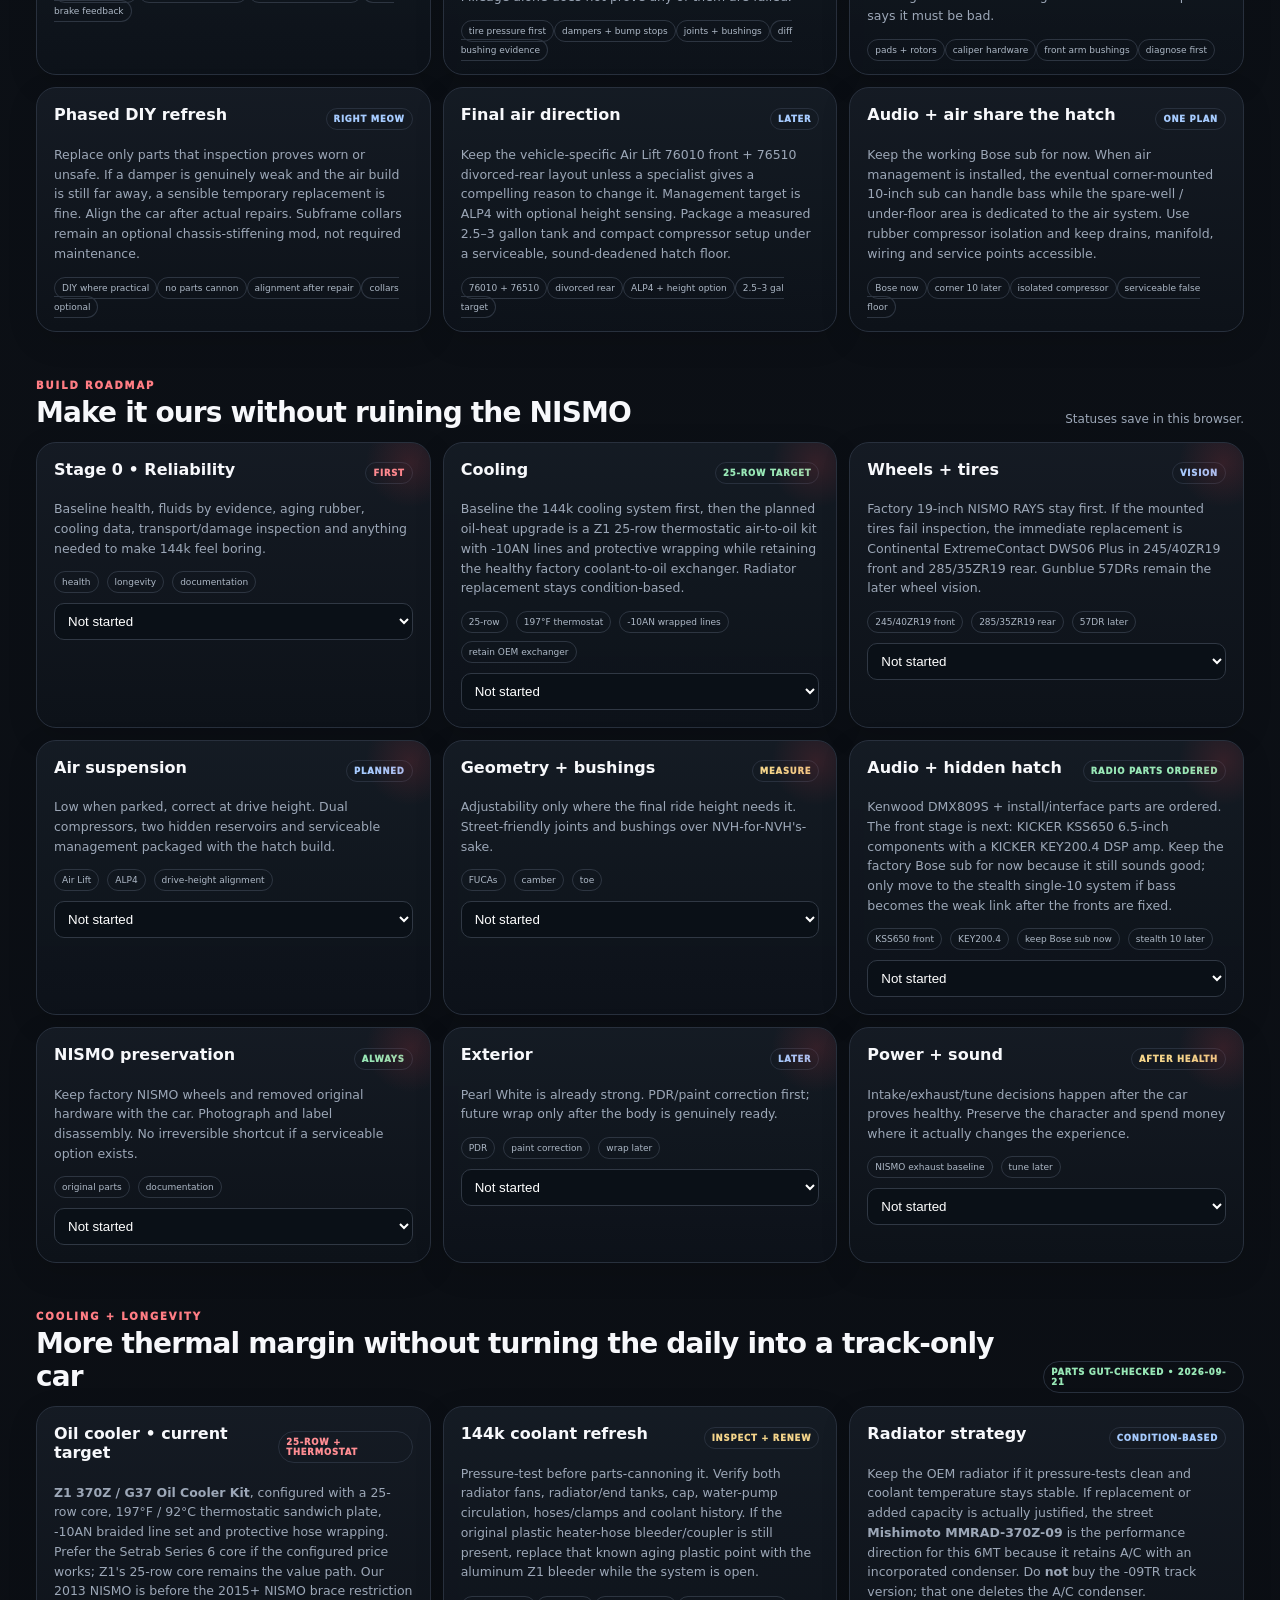
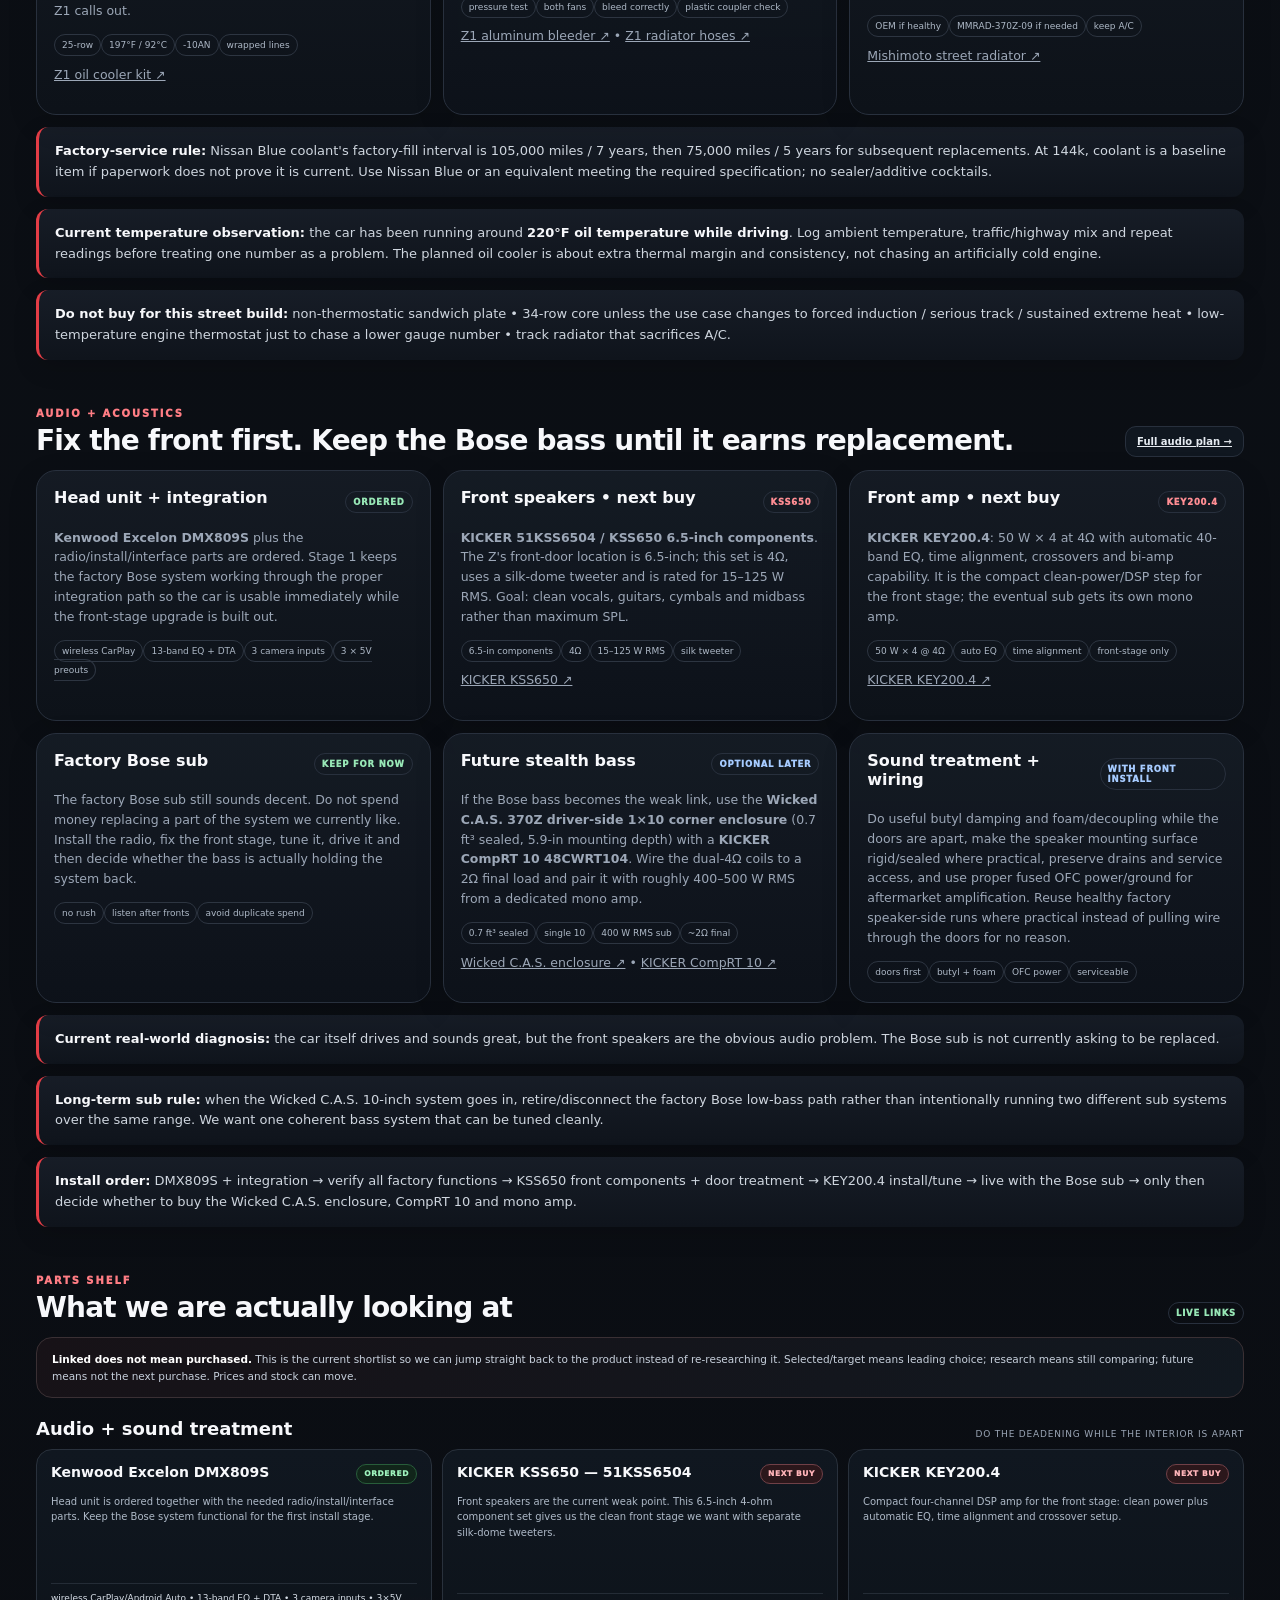
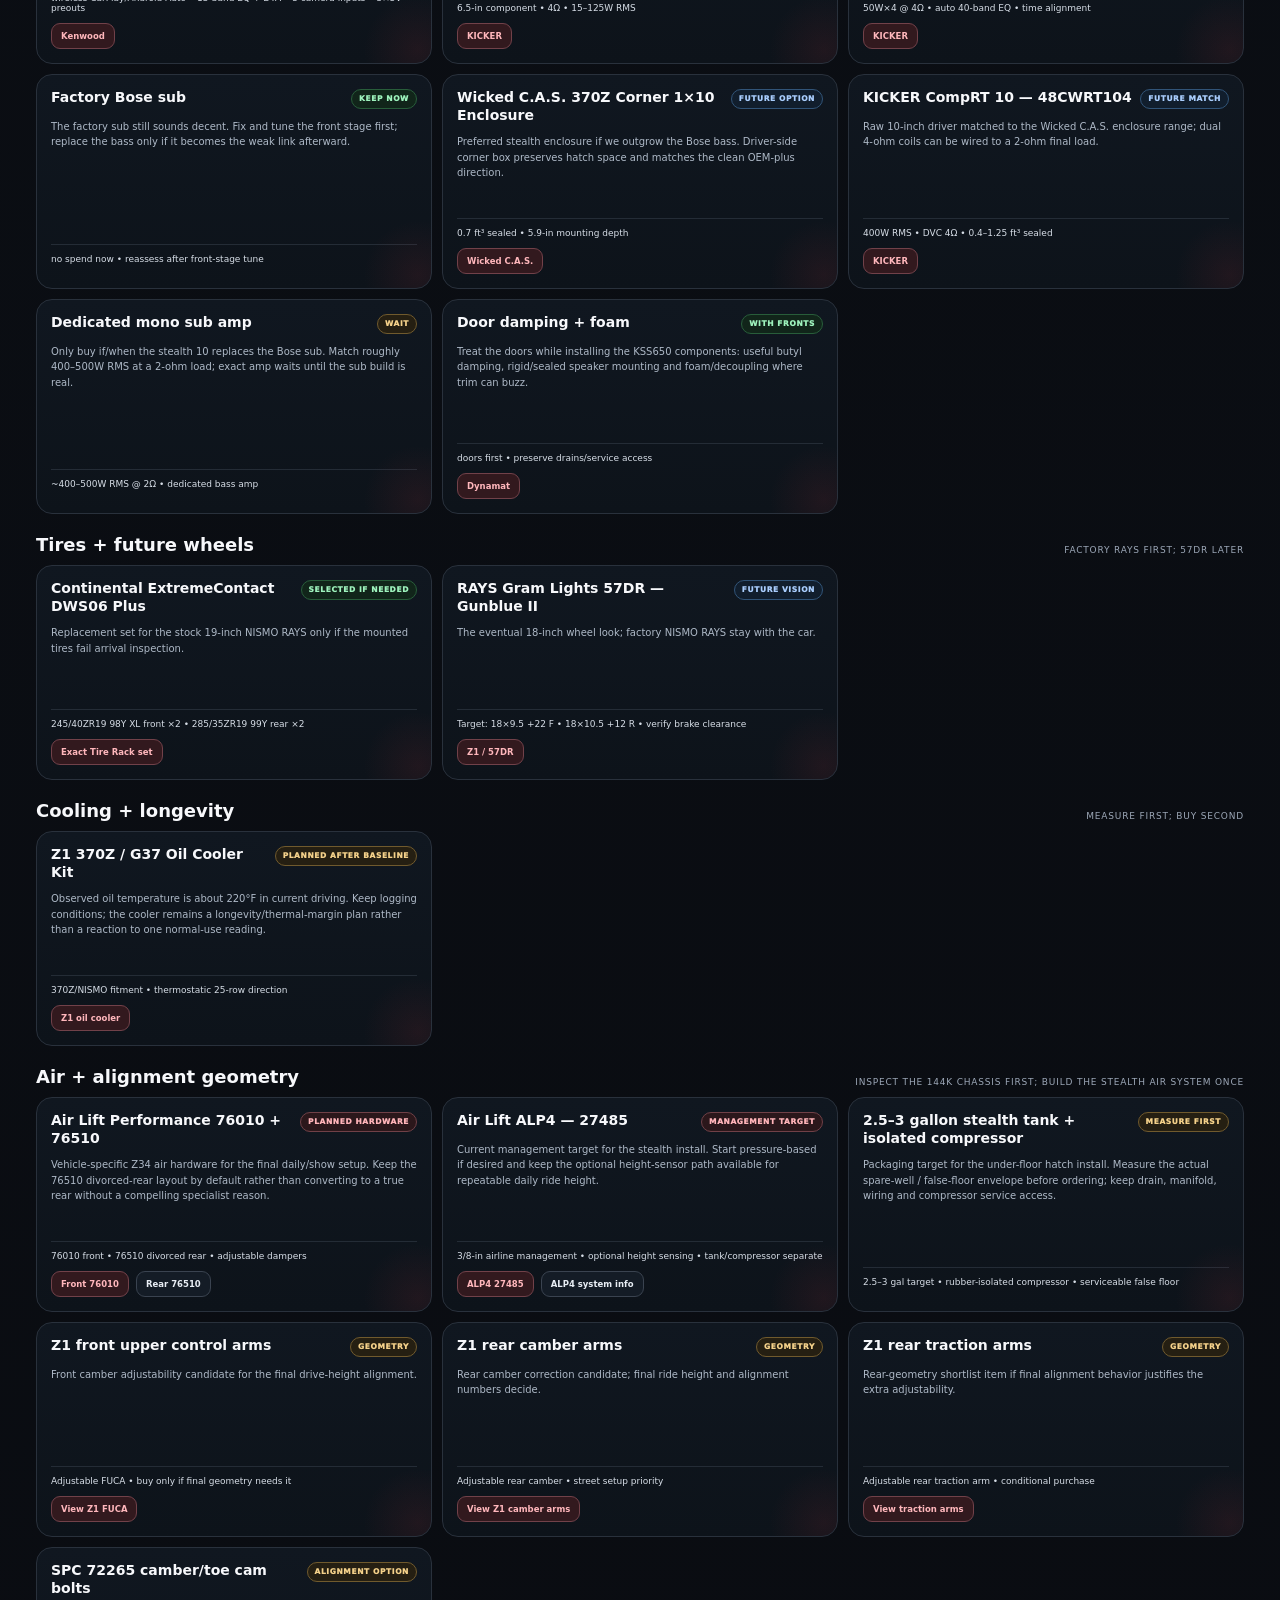
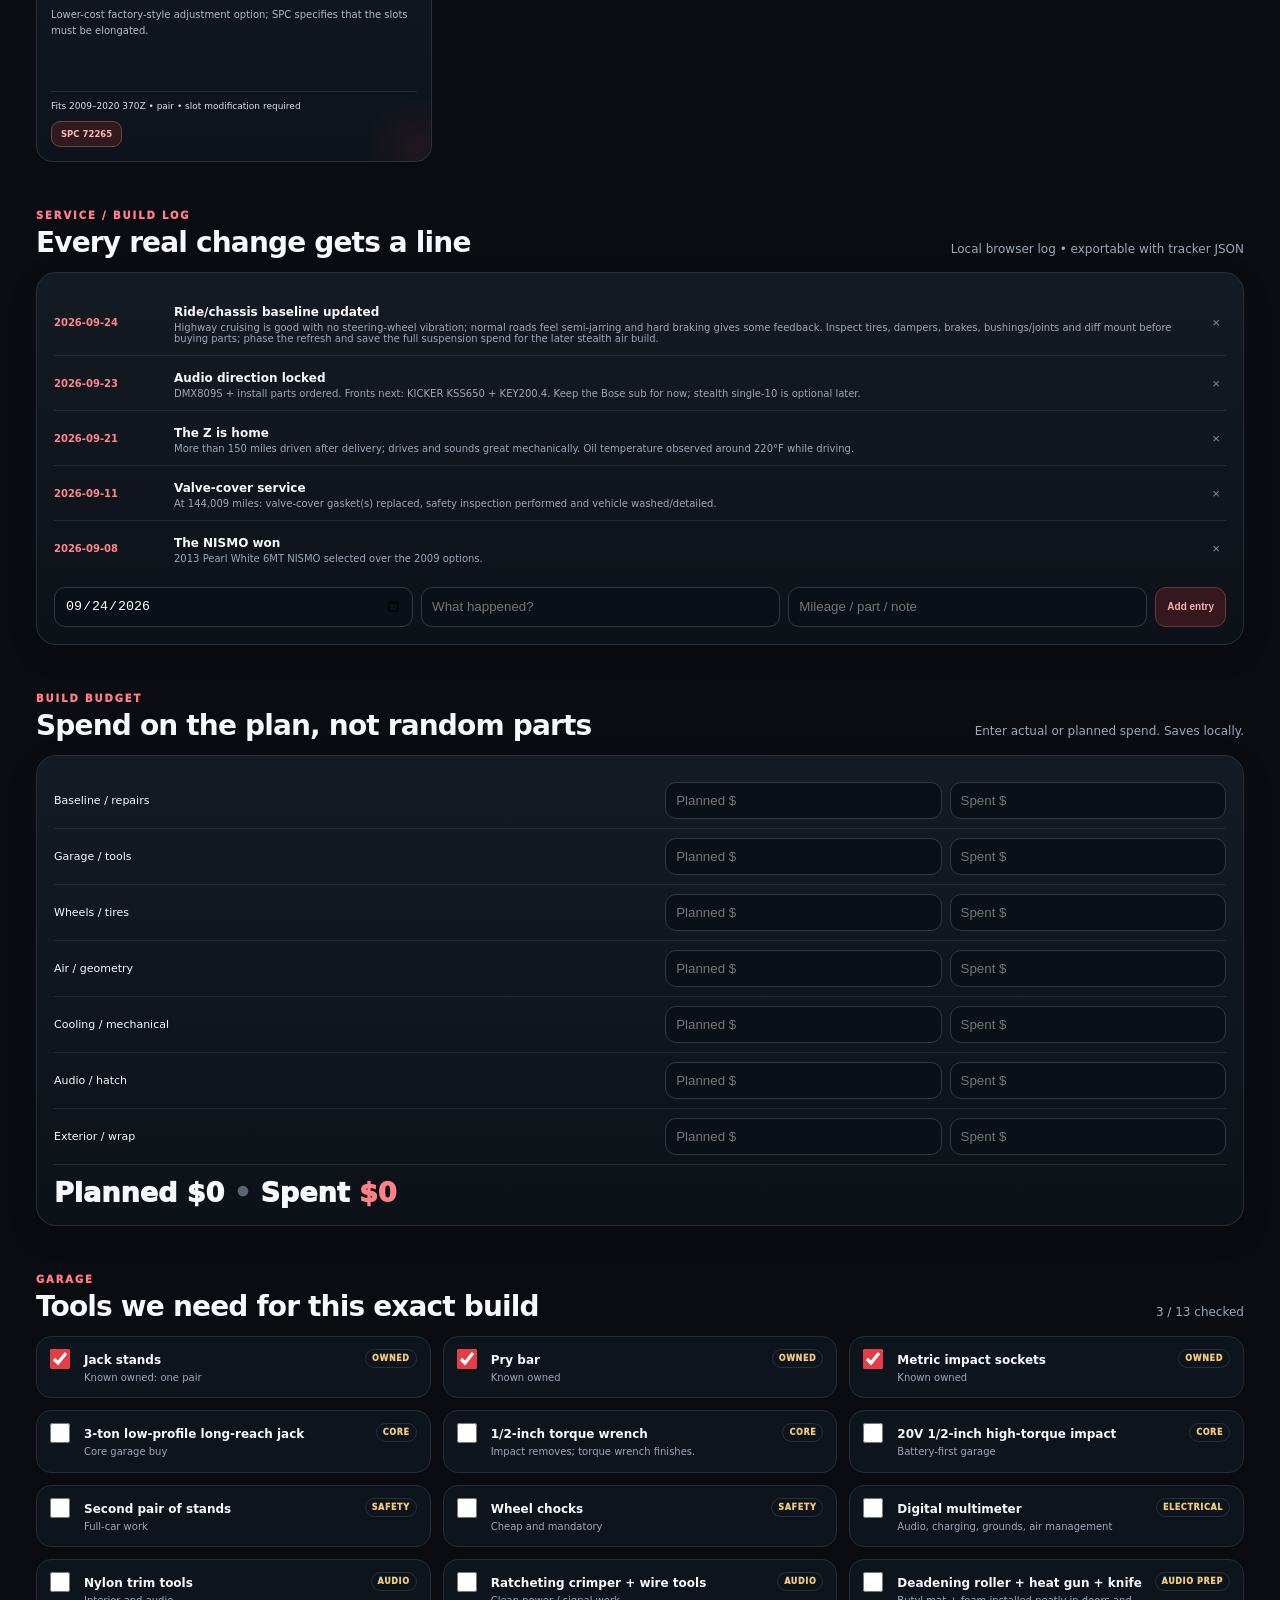
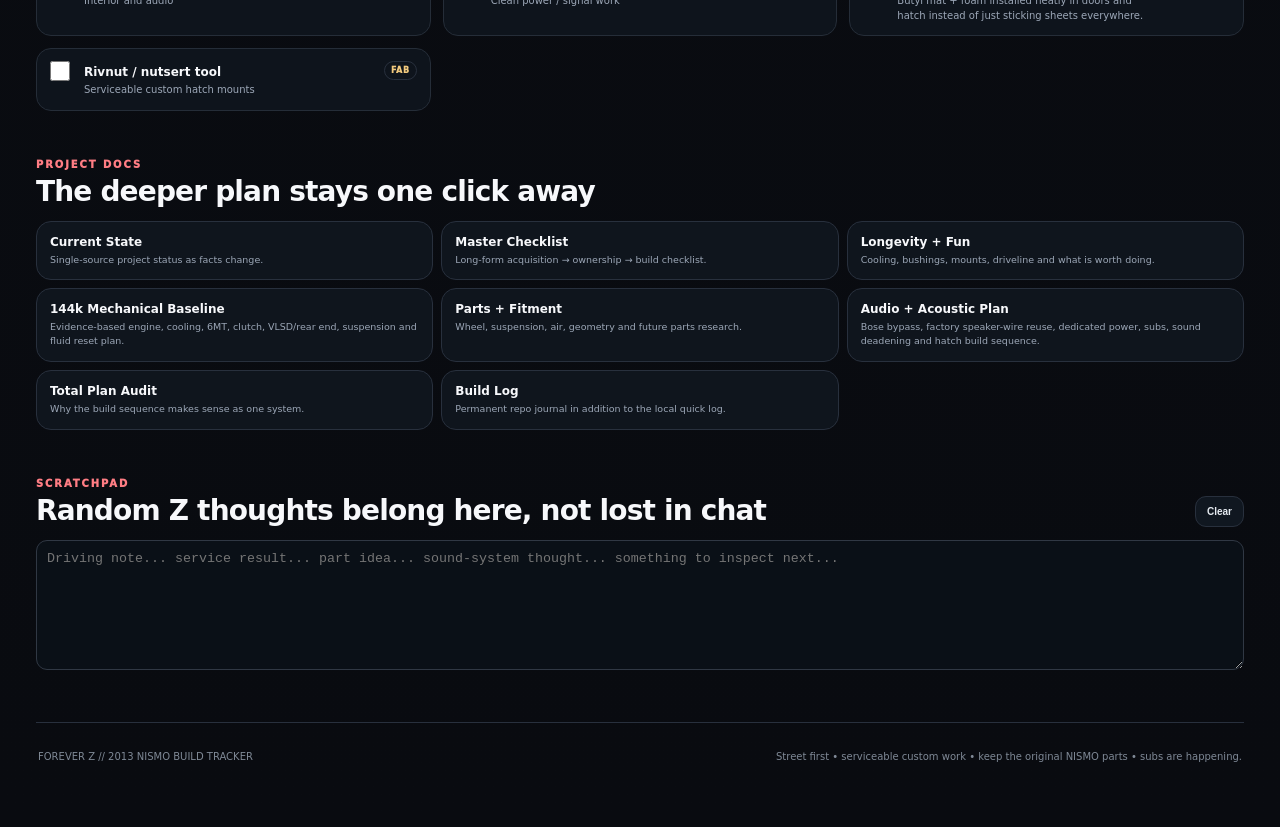
==== commit a1afe8a6: "Publish current ride and suspension refresh to tracker" ====
--- a/index.html
+++ b/index.html
@@ -292,14 +292,15 @@
  {date:'2026-09-08',title:'The NISMO won',detail:'2013 Pearl White 6MT NISMO selected over the 2009 options.'},
  {date:'2026-09-11',title:'Valve-cover service',detail:'At 144,009 miles: valve-cover gasket(s) replaced, safety inspection performed and vehicle washed/detailed.'},
  {date:'2026-09-21',title:'The Z is home',detail:'More than 150 miles driven after delivery; drives and sounds great mechanically. Oil temperature observed around 220°F while driving.'},
- {date:'2026-09-23',title:'Audio direction locked',detail:'DMX809S + install parts ordered. Fronts next: KICKER KSS650 + KEY200.4. Keep the Bose sub for now; stealth single-10 is optional later.'}
+ {date:'2026-09-23',title:'Audio direction locked',detail:'DMX809S + install parts ordered. Fronts next: KICKER KSS650 + KEY200.4. Keep the Bose sub for now; stealth single-10 is optional later.'},
+ {date:'2026-09-24',title:'Ride/chassis baseline updated',detail:'Highway cruising is good with no steering-wheel vibration; normal roads feel semi-jarring and hard braking gives some feedback. Inspect tires, dampers, brakes, bushings/joints and diff mount before buying parts; phase the refresh and save the full suspension spend for the later stealth air build.'}
 ];
 let log;try{log=JSON.parse(get('serviceLog'))||defaultLog}catch(e){log=defaultLog}
 function saveLog(){set('serviceLog',JSON.stringify(log));drawLog()}
 function drawLog(){const root=$('#serviceLog');root.innerHTML=log.slice().reverse().map((e,idx)=>`<div class="log-entry"><time>${e.date||''}</time><div><b>${escapeHtml(e.title||'')}</b><span>${escapeHtml(e.detail||'')}</span></div><button title="Delete" data-del="${log.length-1-idx}">×</button></div>`).join('')||'<p class="muted">No entries yet.</p>';root.querySelectorAll('[data-del]').forEach(b=>b.addEventListener('click',()=>{log.splice(Number(b.dataset.del),1);saveLog()}))}
 function escapeHtml(s){return String(s).replace(/[&<>'"]/g,c=>({'&':'&amp;','<':'&lt;','>':'&gt;',"'":'&#39;','"':'&quot;'}[c]))}
 drawLog();
-$('#logDate').value='2026-09-23';
+$('#logDate').value='2026-09-24';
 $('#addLog').addEventListener('click',()=>{const date=$('#logDate').value,title=$('#logTitle').value.trim(),detail=$('#logDetail').value.trim();if(!title)return;log.push({date,title,detail});$('#logTitle').value='';$('#logDetail').value='';saveLog()});
 
 const scratch=$('#scratch');scratch.value=get('scratch')||'';scratch.addEventListener('input',()=>set('scratch',scratch.value));$('#clearNotes').addEventListener('click',()=>{if(confirm('Clear the local scratchpad?')){scratch.value='';set('scratch','')}});
@@ -309,6 +310,7 @@
 $('#copySnapshot').addEventListener('click',async()=>{const s=state(),n=Object.values(s.checks).filter(Boolean).length;const text=`FOREVER Z // 2013 NISMO\nStage: ${stageNames[stage]}\nVIN: ${s.car.vin}\nMileage: ${s.car.mileage.toLocaleString()}\nDeal: $7,000 down • Wells Fargo ~10.79% • 60 mo • ~$230/mo • transport separate\nArrival checklist: ${n}/${checks.length}\nBuild spend: ${money(sum(spent))}\nNotes: ${s.notes||'none'}`;try{await navigator.clipboard.writeText(text);$('#copySnapshot').textContent='Copied ✓';setTimeout(()=>$('#copySnapshot').textContent='Copy snapshot',1400)}catch(e){alert(text)}});
 </script>
 <script src="site-extra.js"></script>
+<script src="maintenance-extra.js"></script>
 <script src="parts-shelf.js"></script>
 </body>
 </html>
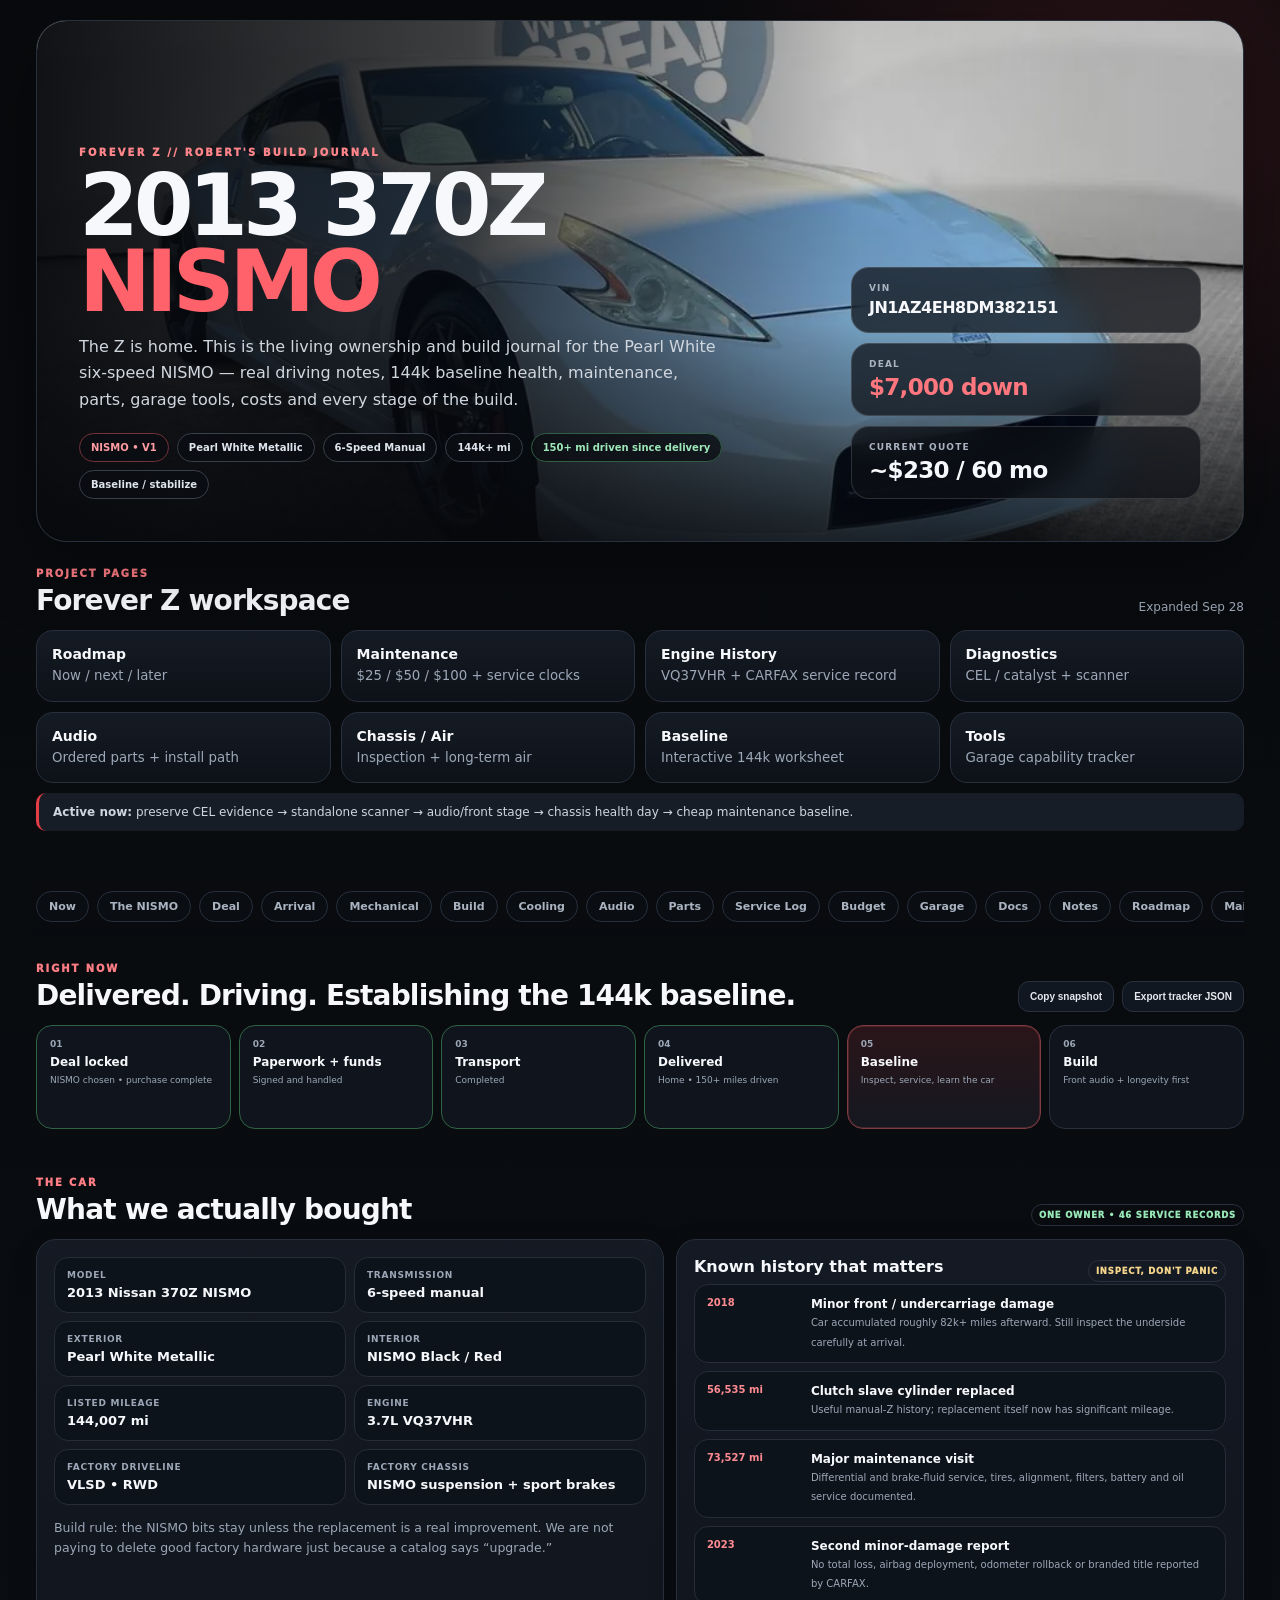
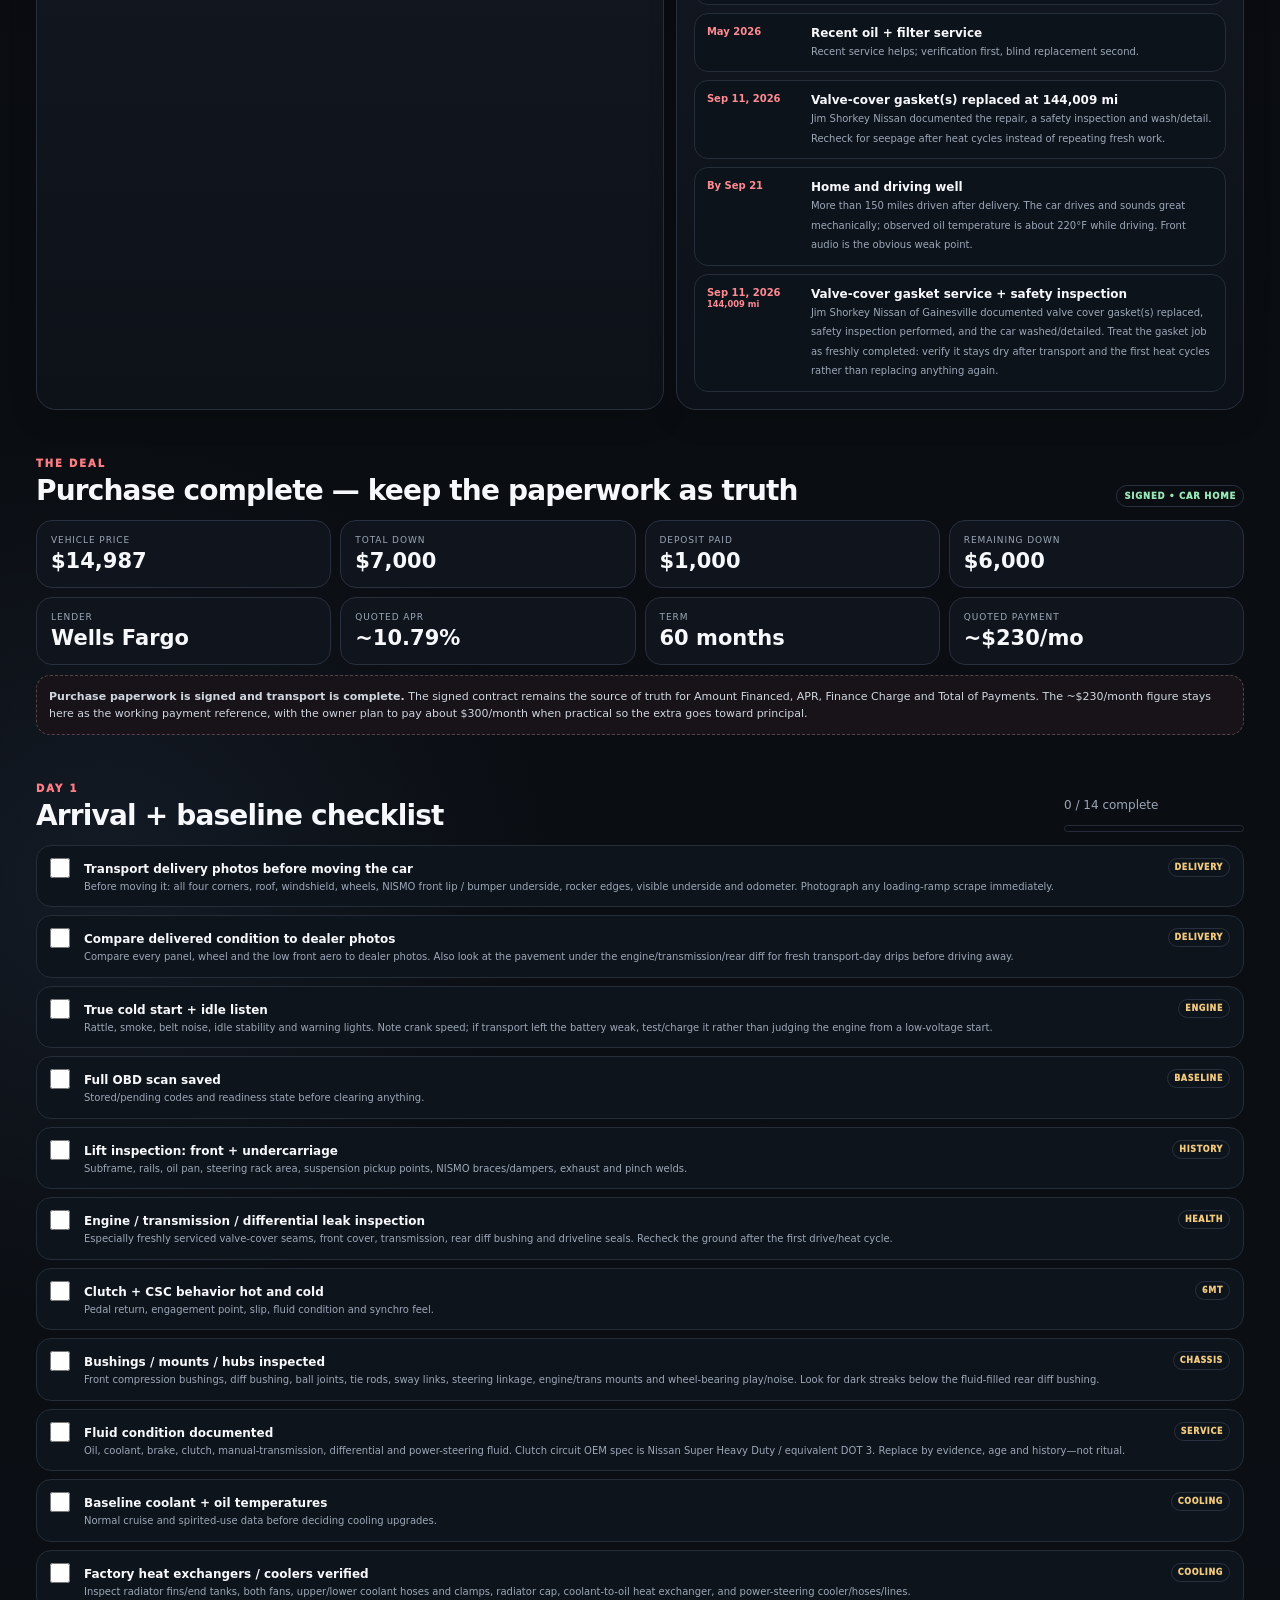
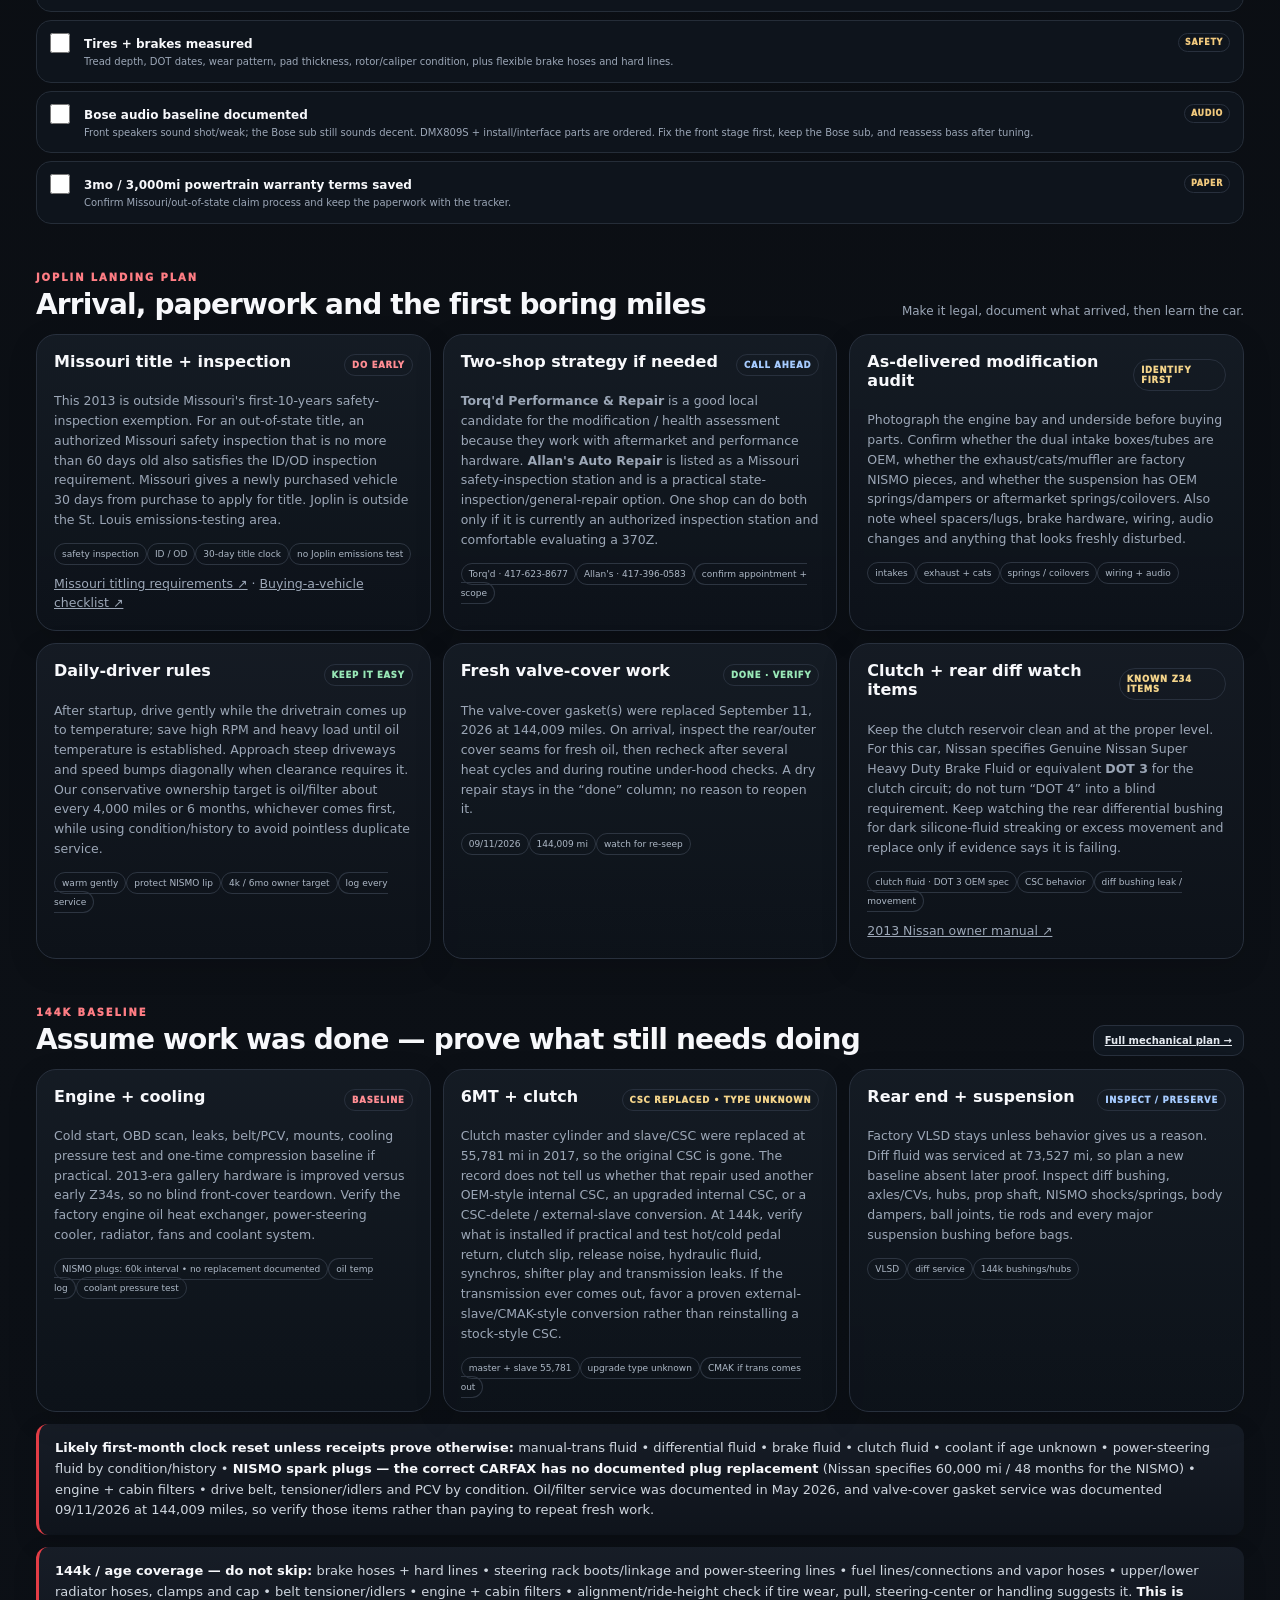
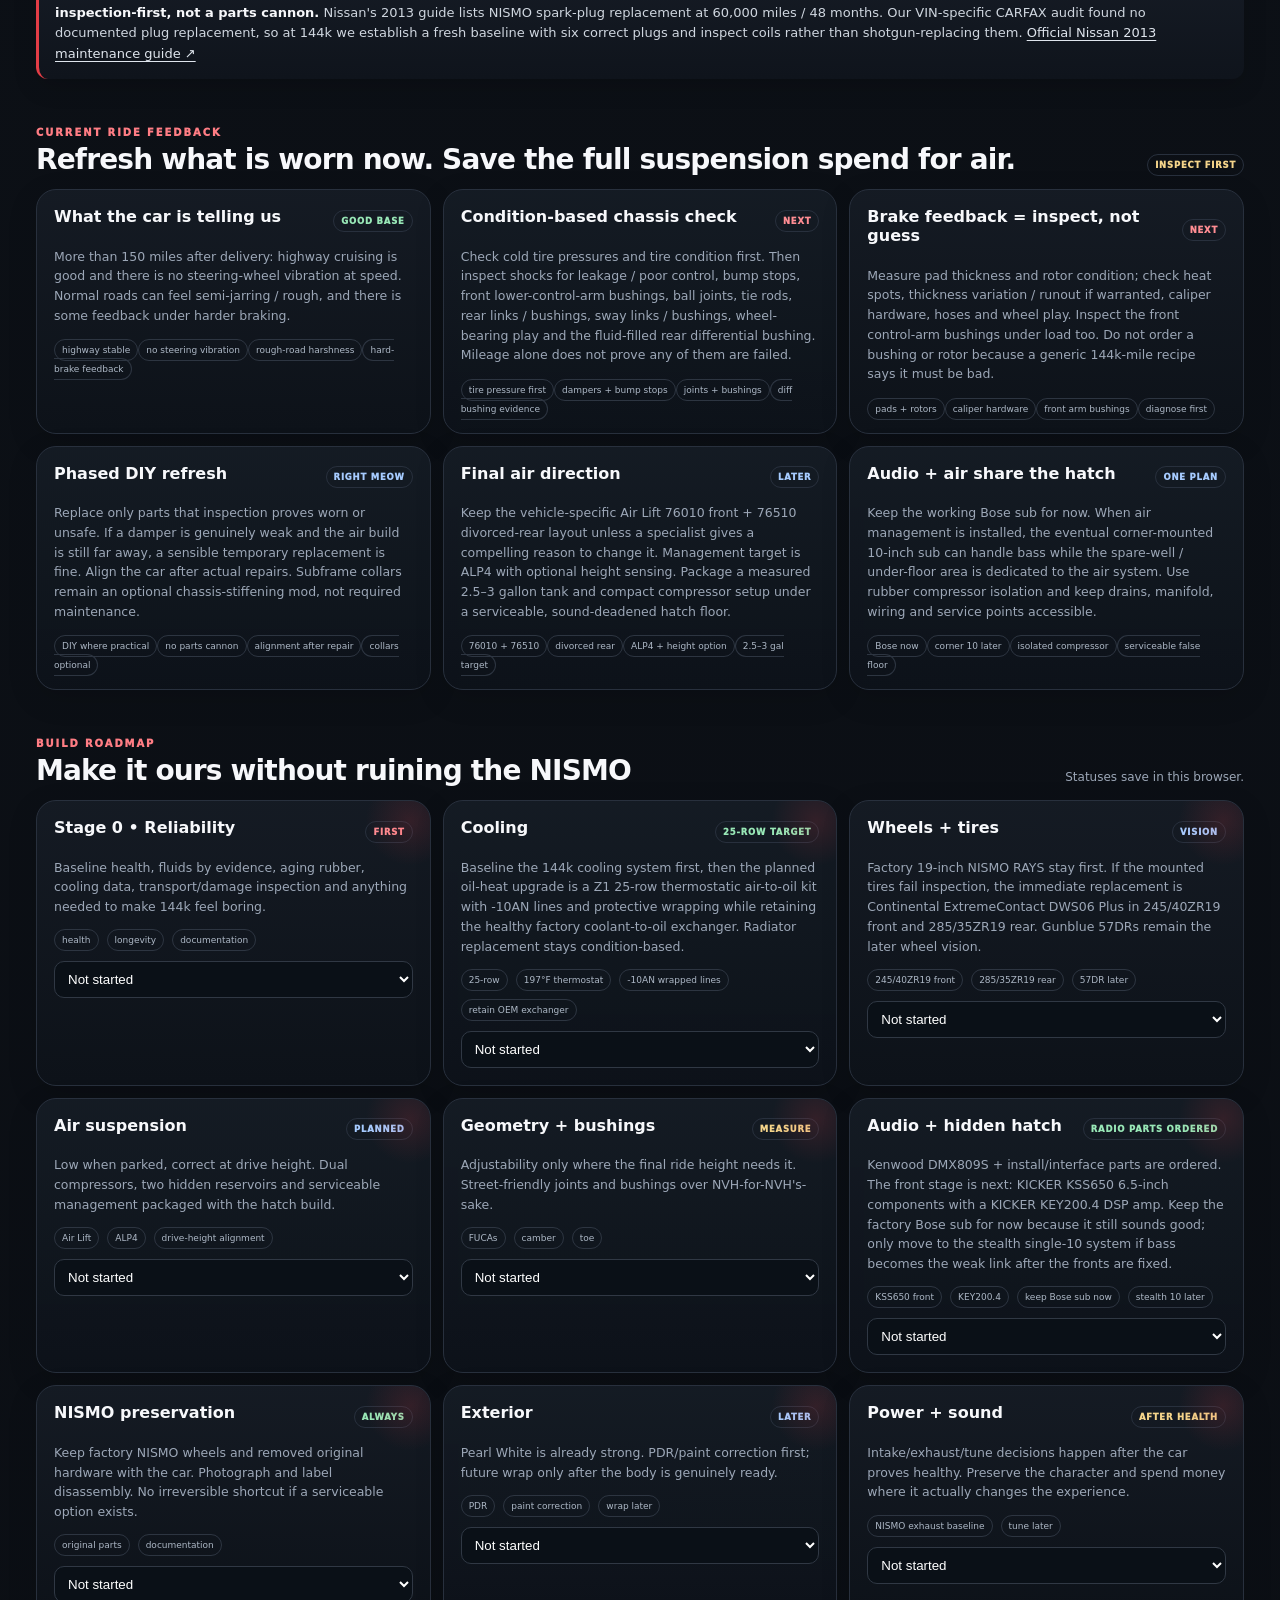
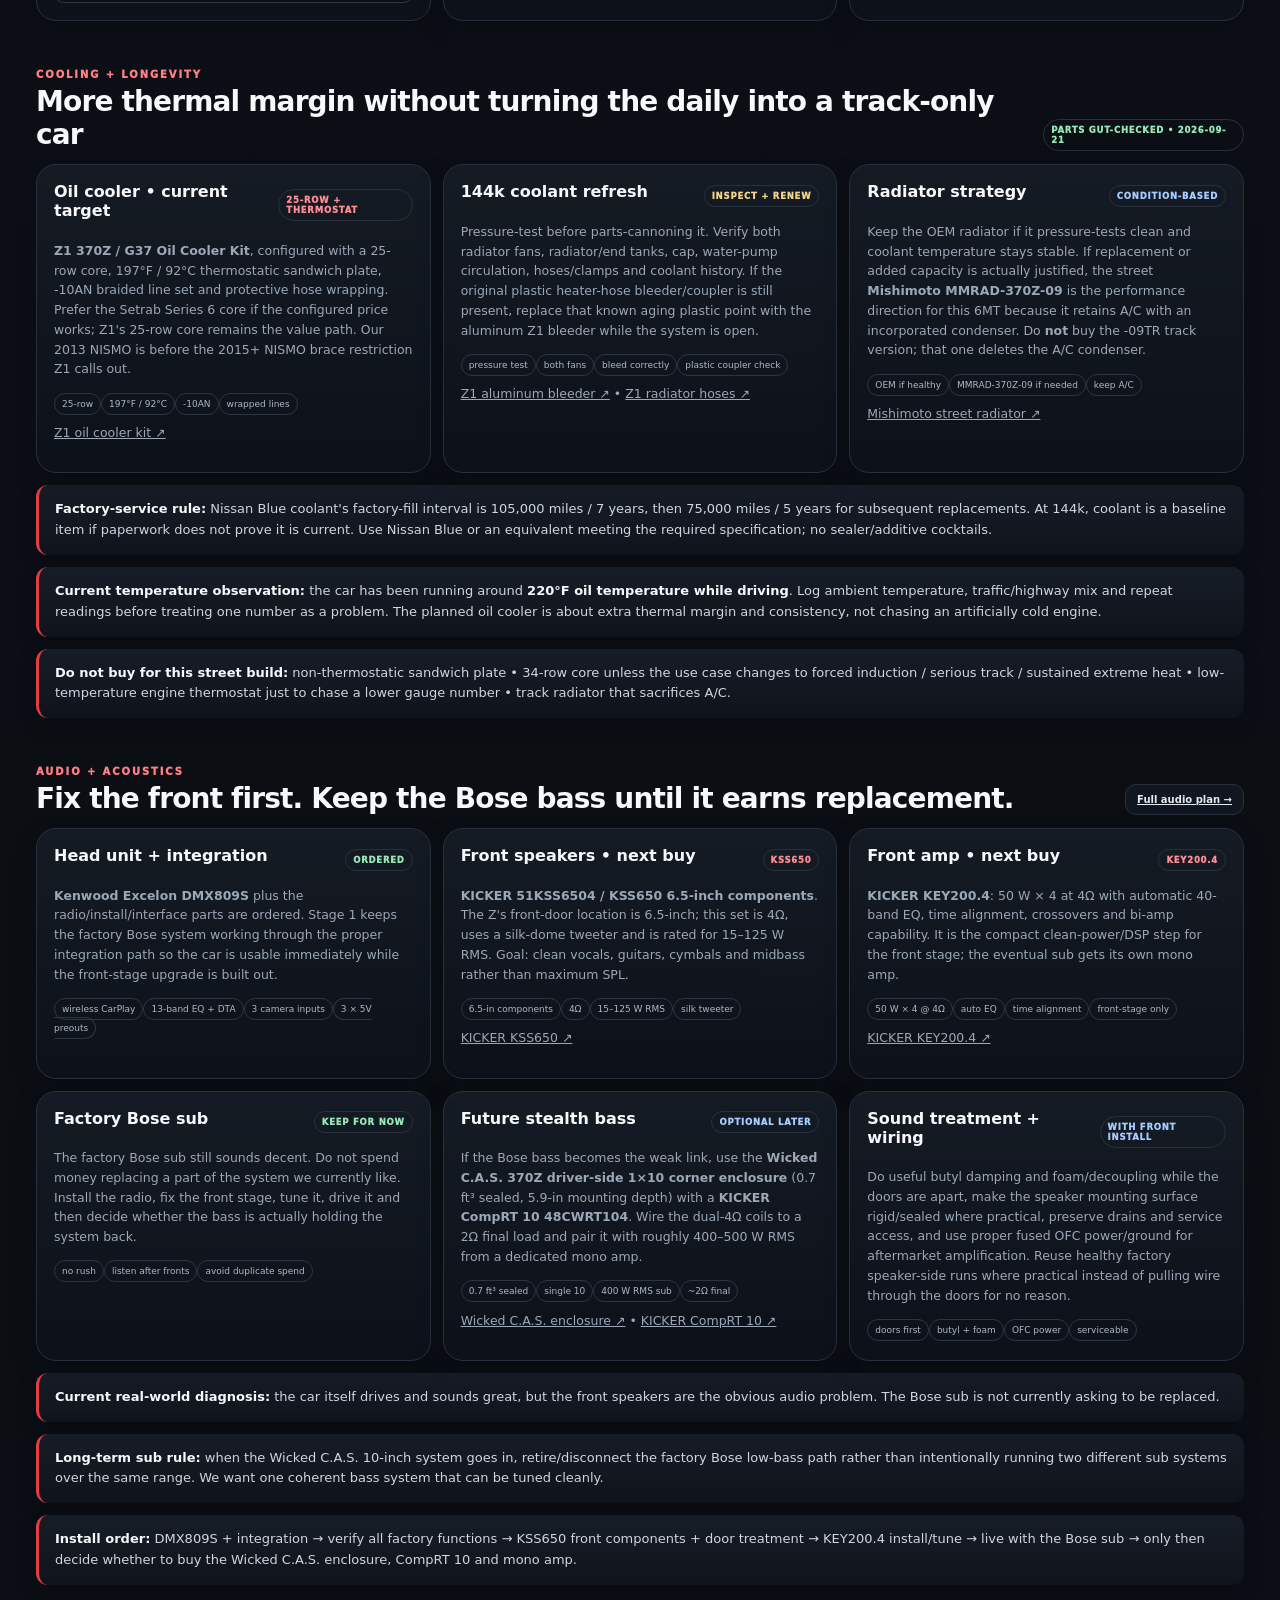
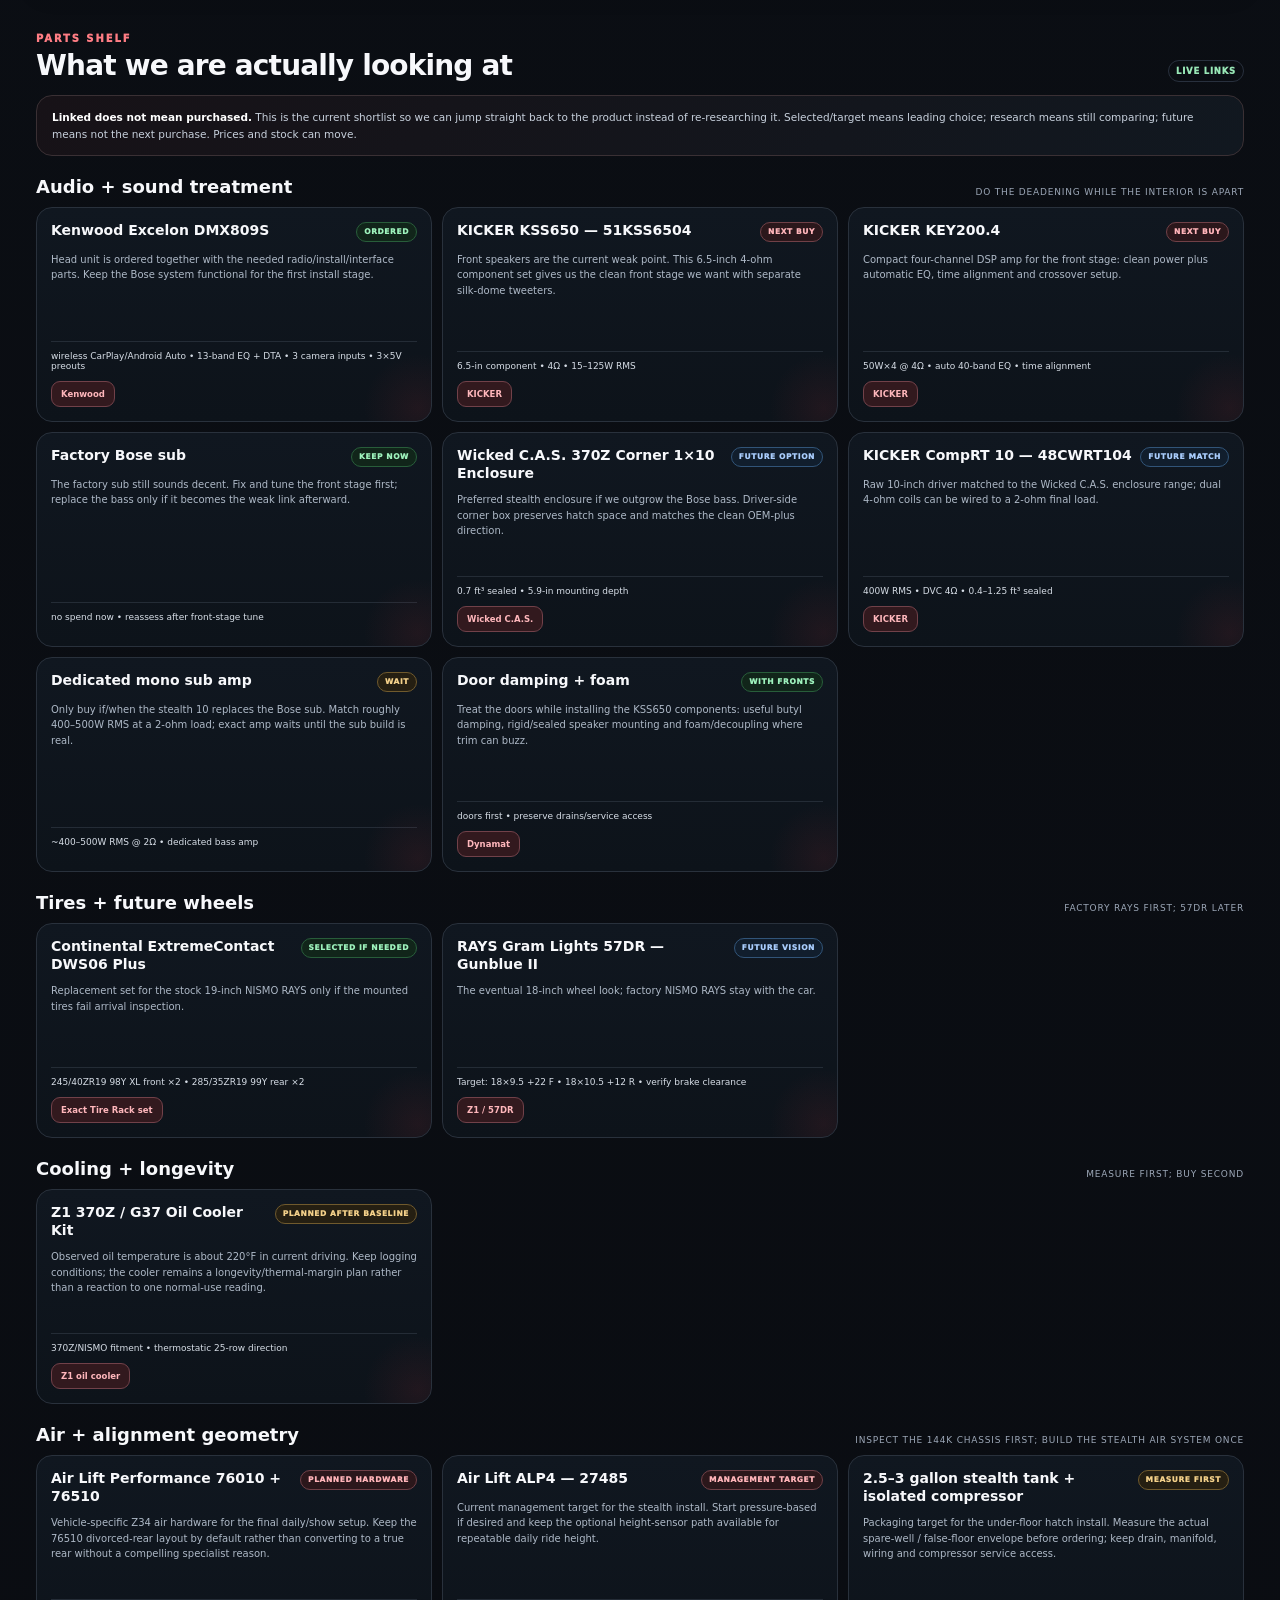
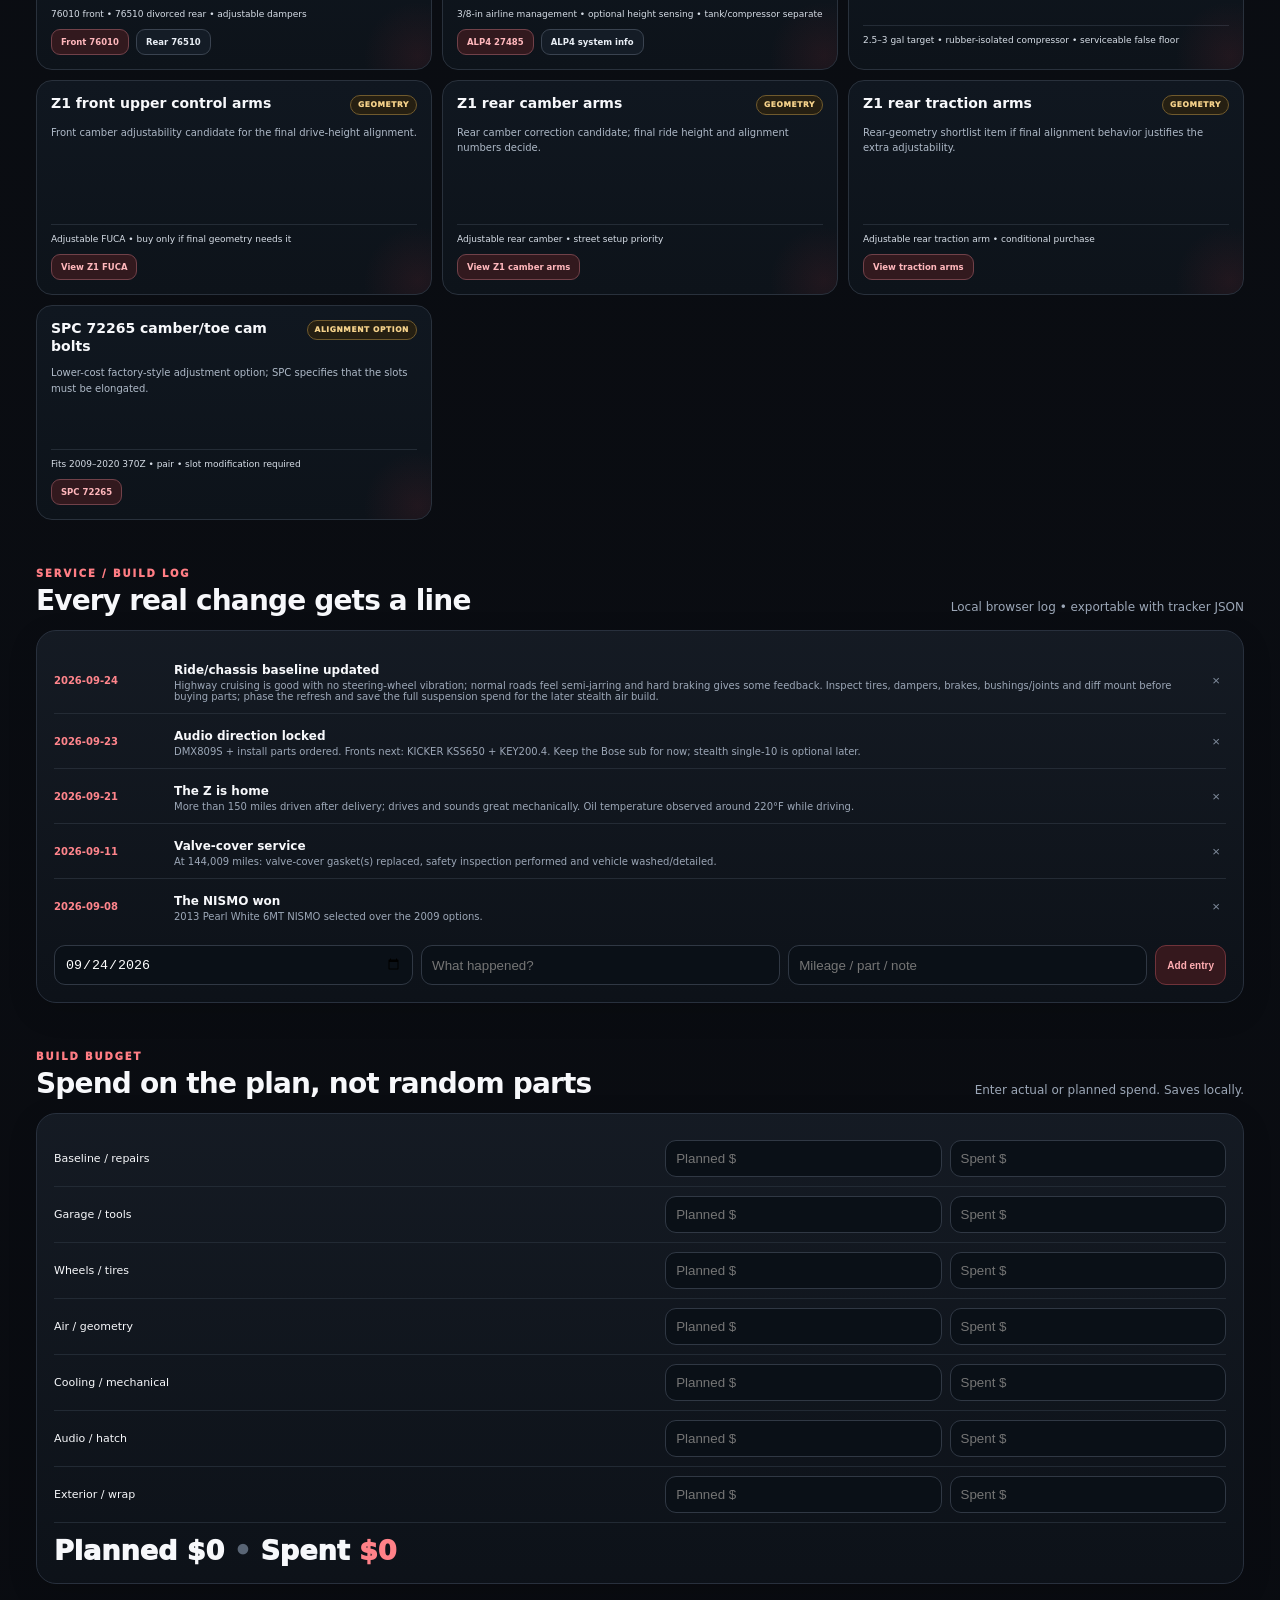
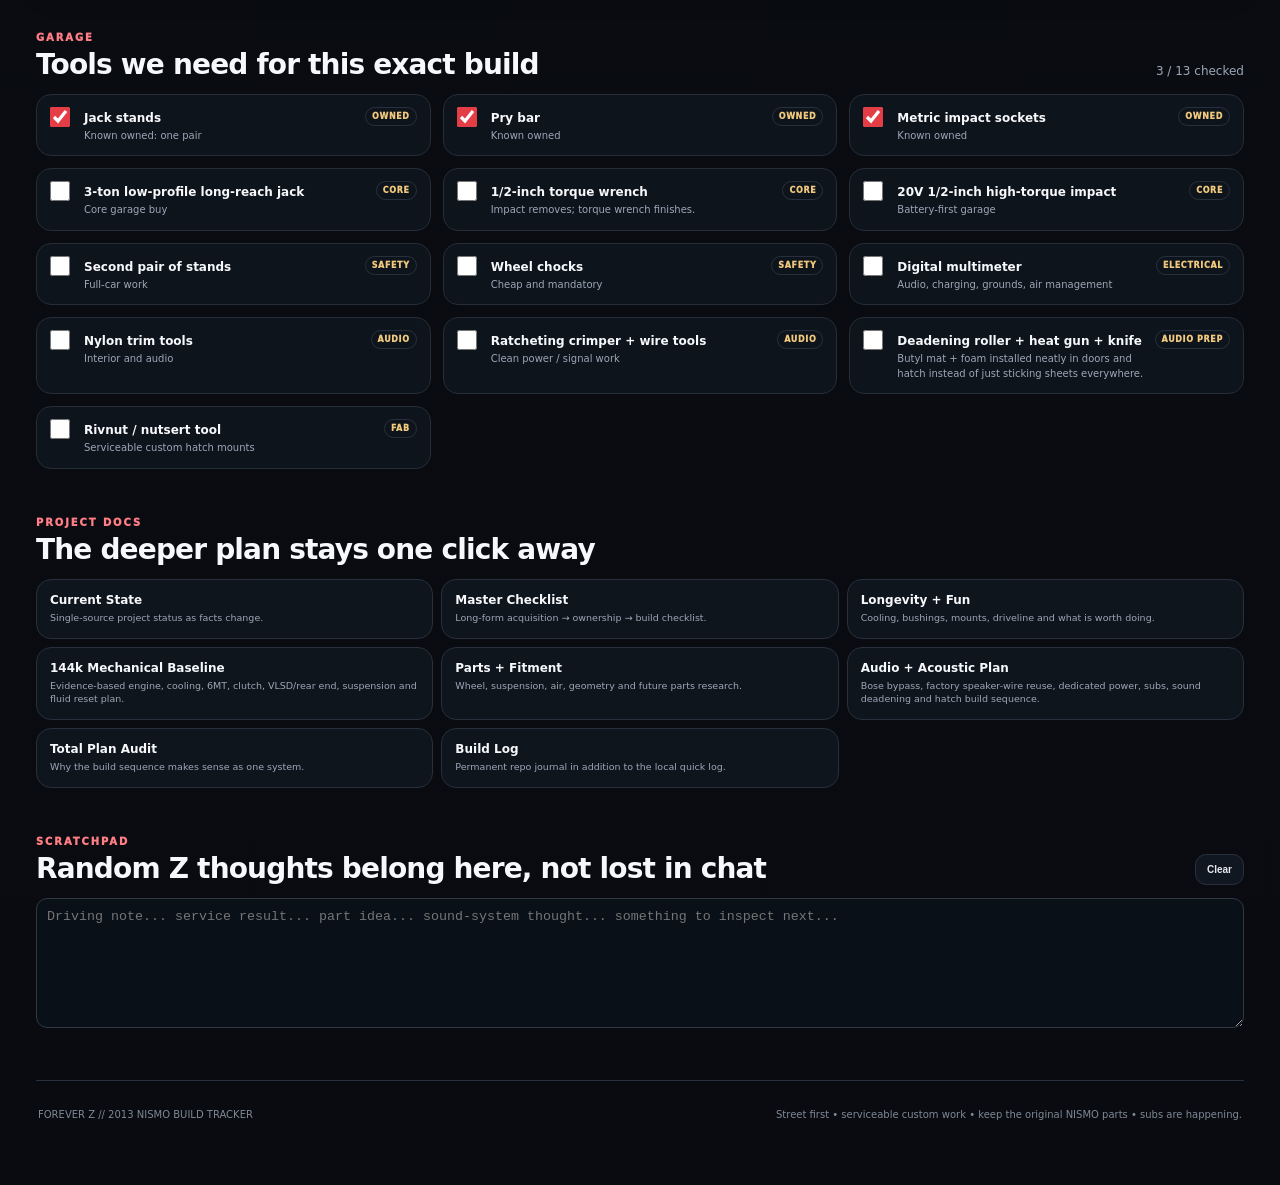
==== commit 39c9b899: "Add VIN-specific engine history and correct NISMO service record" ====
--- a/index.html
+++ b/index.html
@@ -149,7 +149,7 @@
   <article class="card"><div class="top"><h3>6MT + clutch</h3><span class="status s-amber">CSC REPLACED • TYPE UNKNOWN</span></div><p>Clutch master cylinder and slave/CSC were replaced at 55,781 mi in 2017, so the original CSC is gone. The record does not tell us whether that repair used another OEM-style internal CSC, an upgraded internal CSC, or a CSC-delete / external-slave conversion. At 144k, verify what is installed if practical and test hot/cold pedal return, clutch slip, release noise, hydraulic fluid, synchros, shifter play and transmission leaks. If the transmission ever comes out, favor a proven external-slave/CMAK-style conversion rather than reinstalling a stock-style CSC.</p><div class="module-meta"><span class="mini">master + slave 55,781</span><span class="mini">upgrade type unknown</span><span class="mini">CMAK if trans comes out</span></div></article>
   <article class="card"><div class="top"><h3>Rear end + suspension</h3><span class="status s-blue">INSPECT / PRESERVE</span></div><p>Factory VLSD stays unless behavior gives us a reason. Diff fluid was serviced at 73,527 mi, so plan a new baseline absent later proof. Inspect diff bushing, axles/CVs, hubs, prop shaft, NISMO shocks/springs, body dampers, ball joints, tie rods and every major suspension bushing before bags.</p><div class="module-meta"><span class="mini">VLSD</span><span class="mini">diff service</span><span class="mini">144k bushings/hubs</span></div></article>
 </div>
-<div class="note" style="margin-top:12px"><b>Likely first-month clock reset unless receipts prove otherwise:</b> manual-trans fluid • differential fluid • brake fluid • clutch fluid • coolant if age unknown • power-steering fluid by condition/history • NISMO spark plugs if no proof of the most recent 60k-interval service • filters/belt/PCV by condition. Recent oil service is documented, so verify rather than changing it just for ceremony.</div>
+<div class="note" style="margin-top:12px"><b>Likely first-month clock reset unless receipts prove otherwise:</b> manual-trans fluid • differential fluid • brake fluid • clutch fluid • coolant if age unknown • power-steering fluid by condition/history • NISMO spark plugs — no replacement is documented in the correct CARFAX, so establish a fresh baseline • filters/belt/PCV by condition. Recent oil service is documented, so verify rather than changing it just for ceremony.</div>
 </section>
 
 <section id="build">
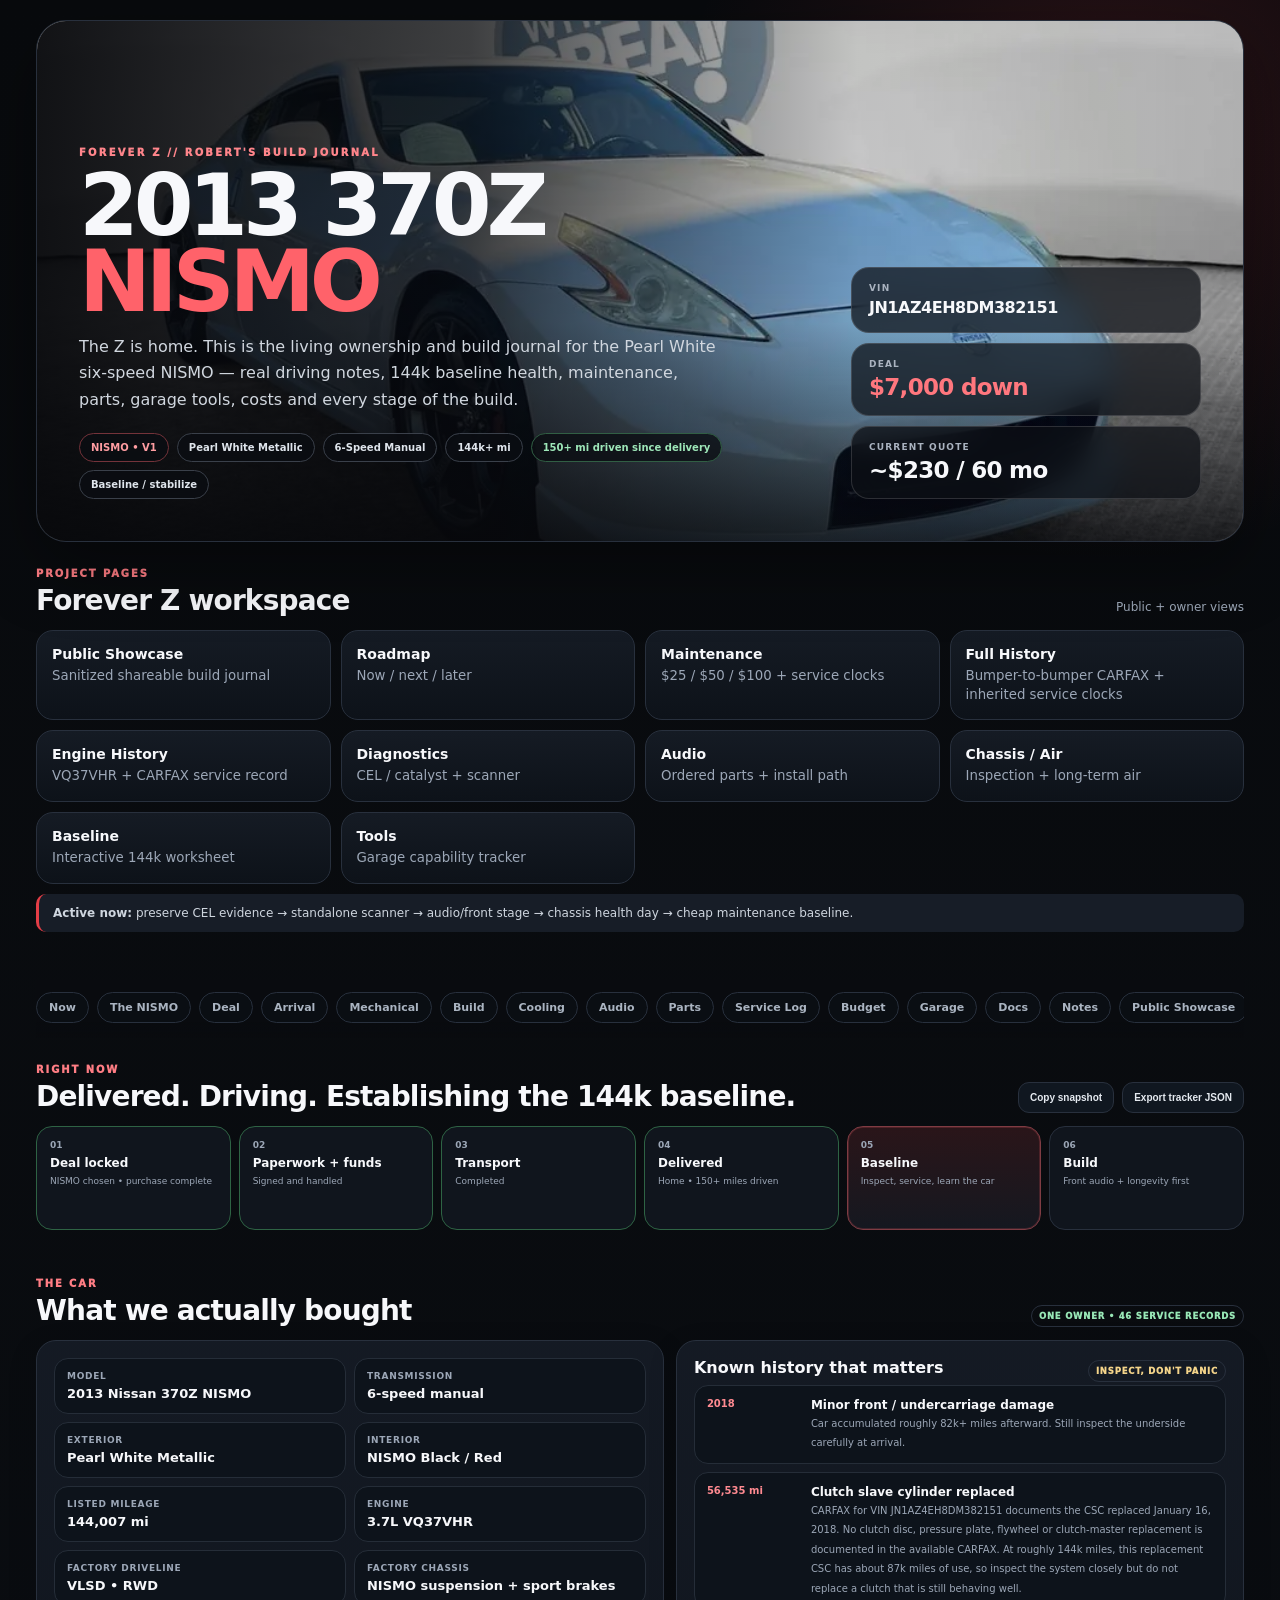
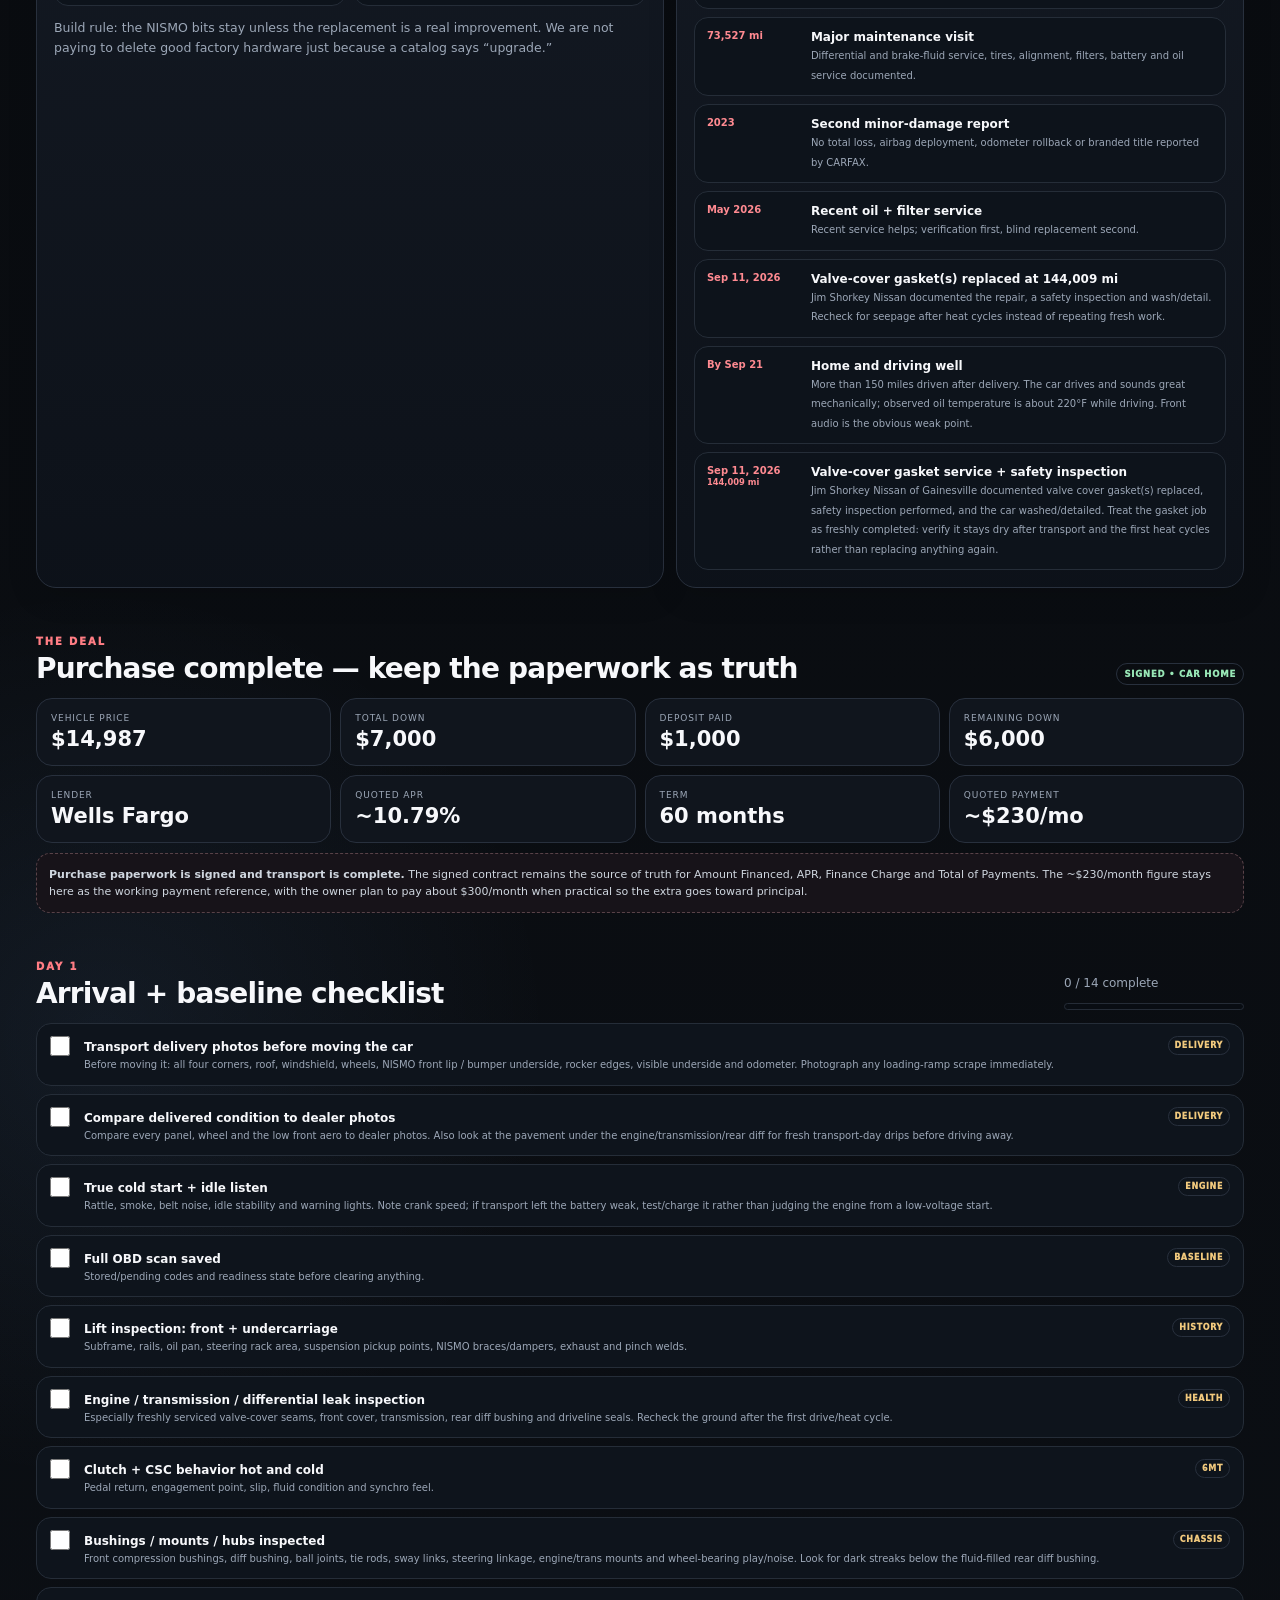
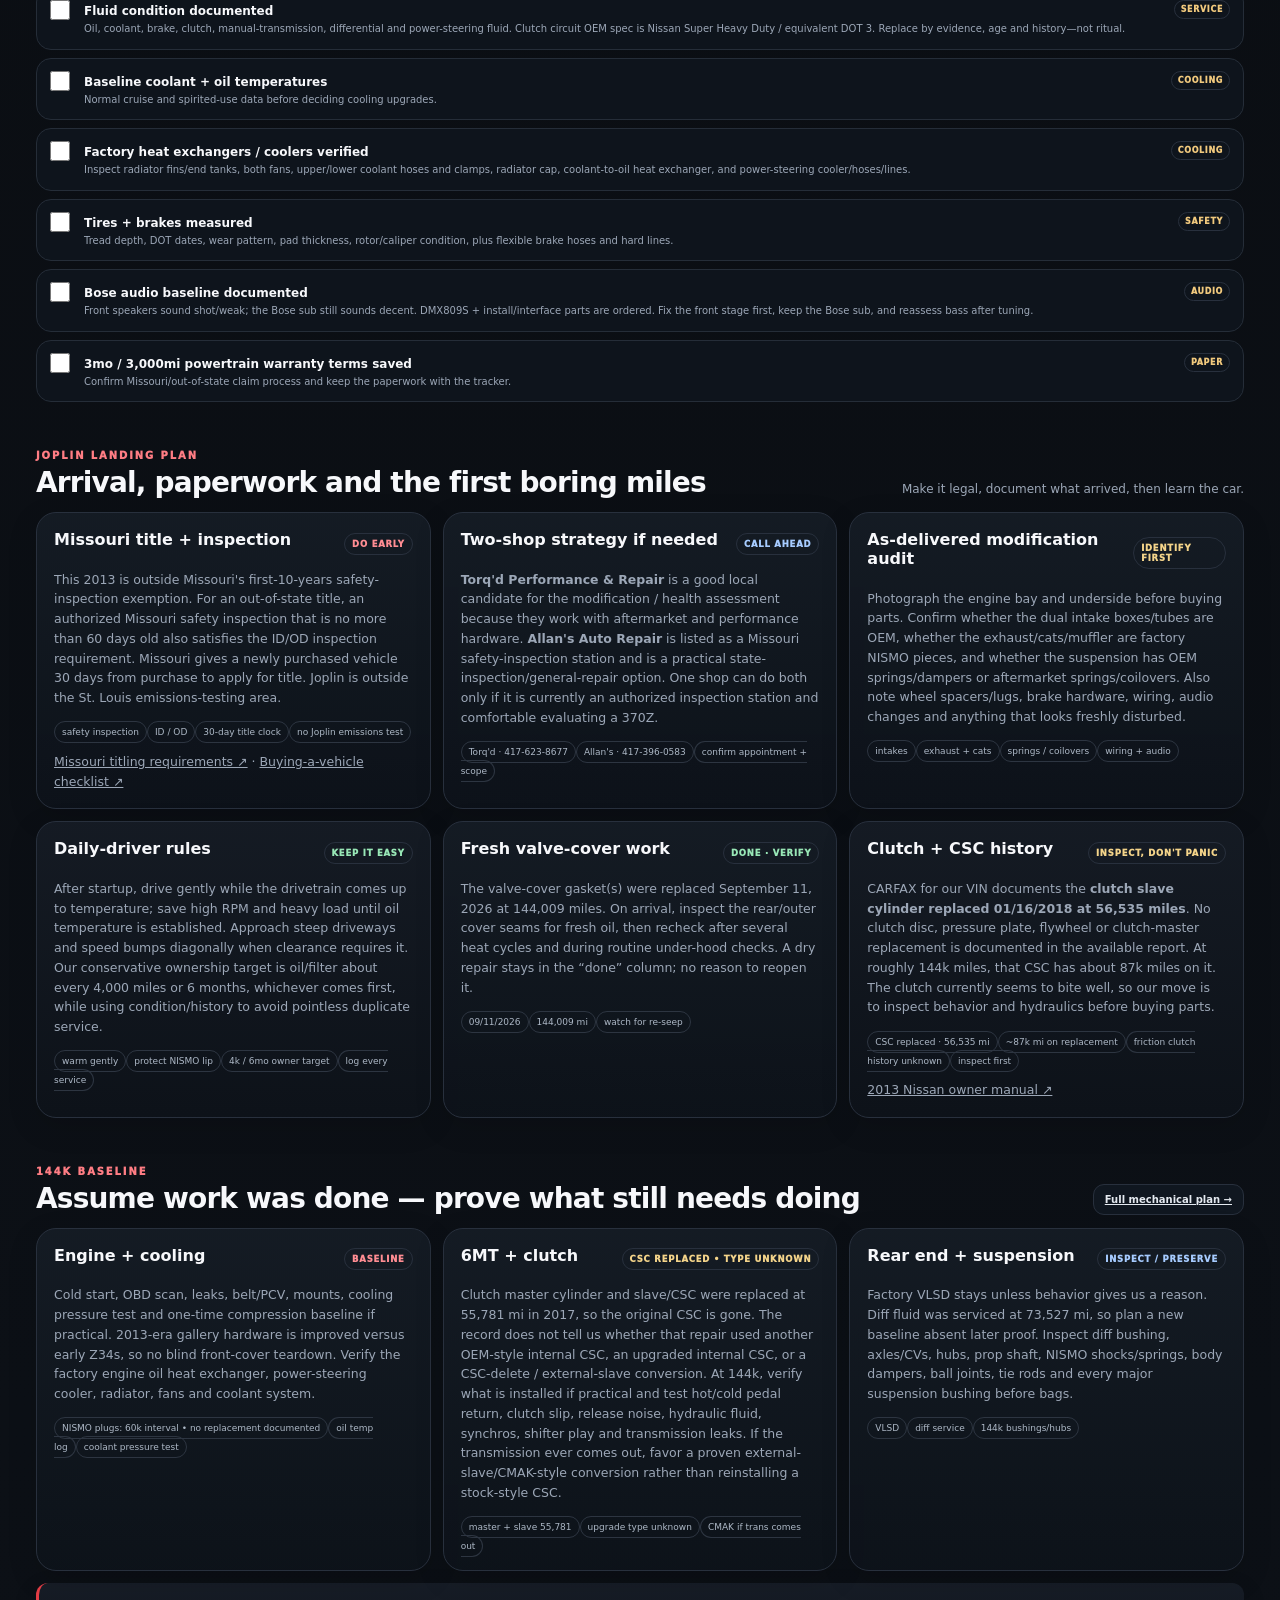
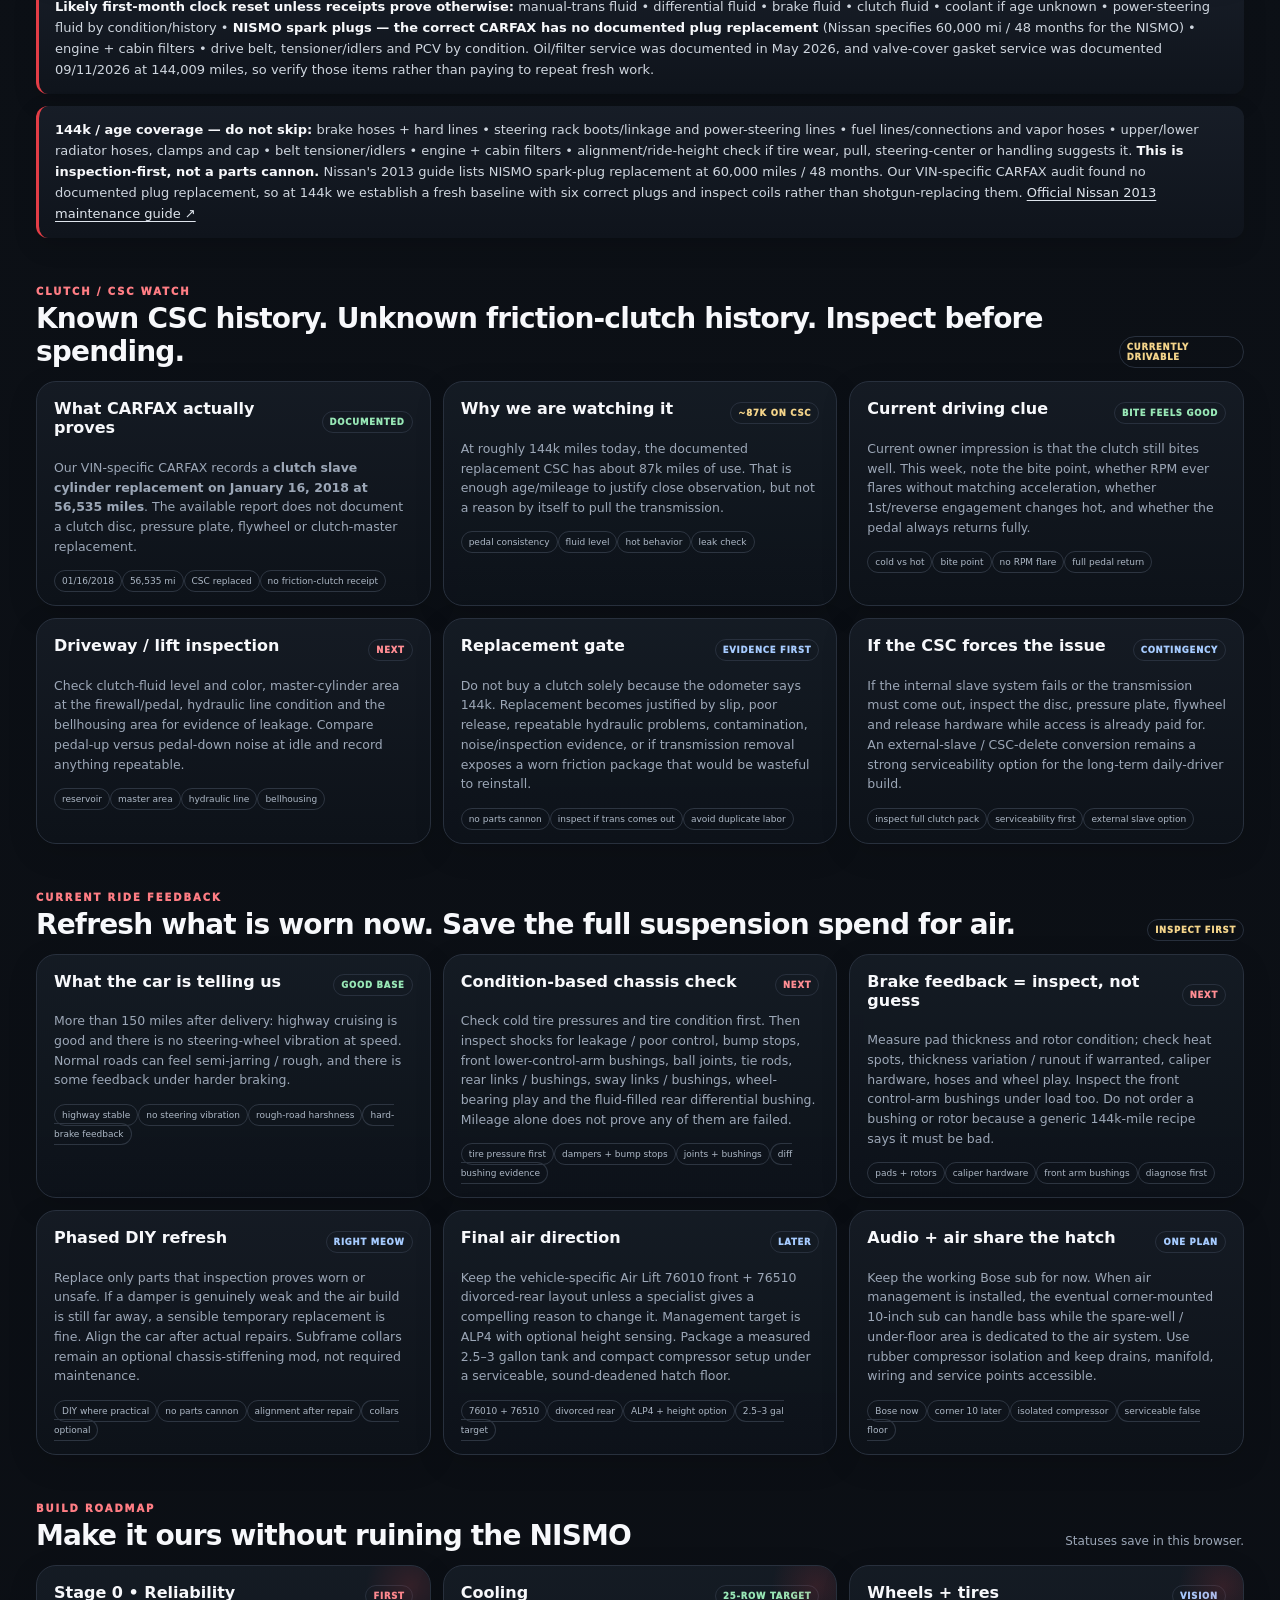
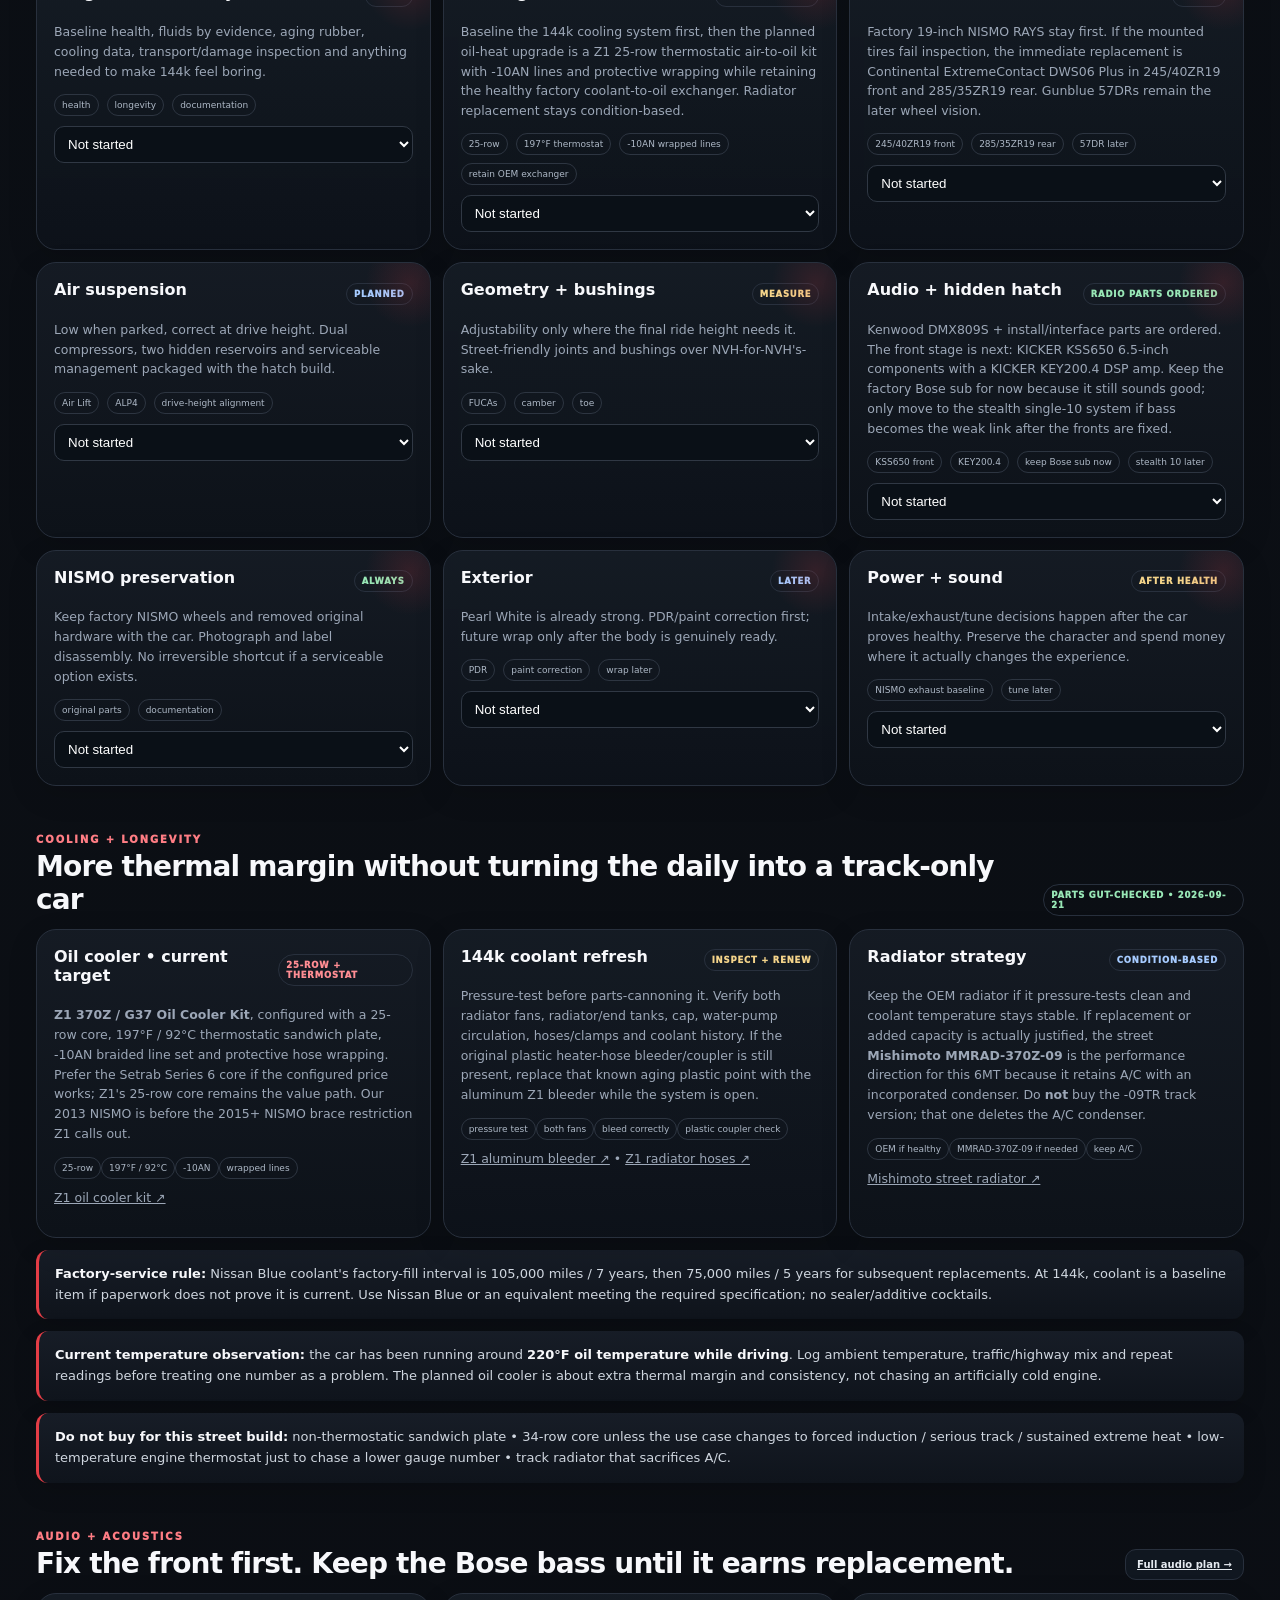
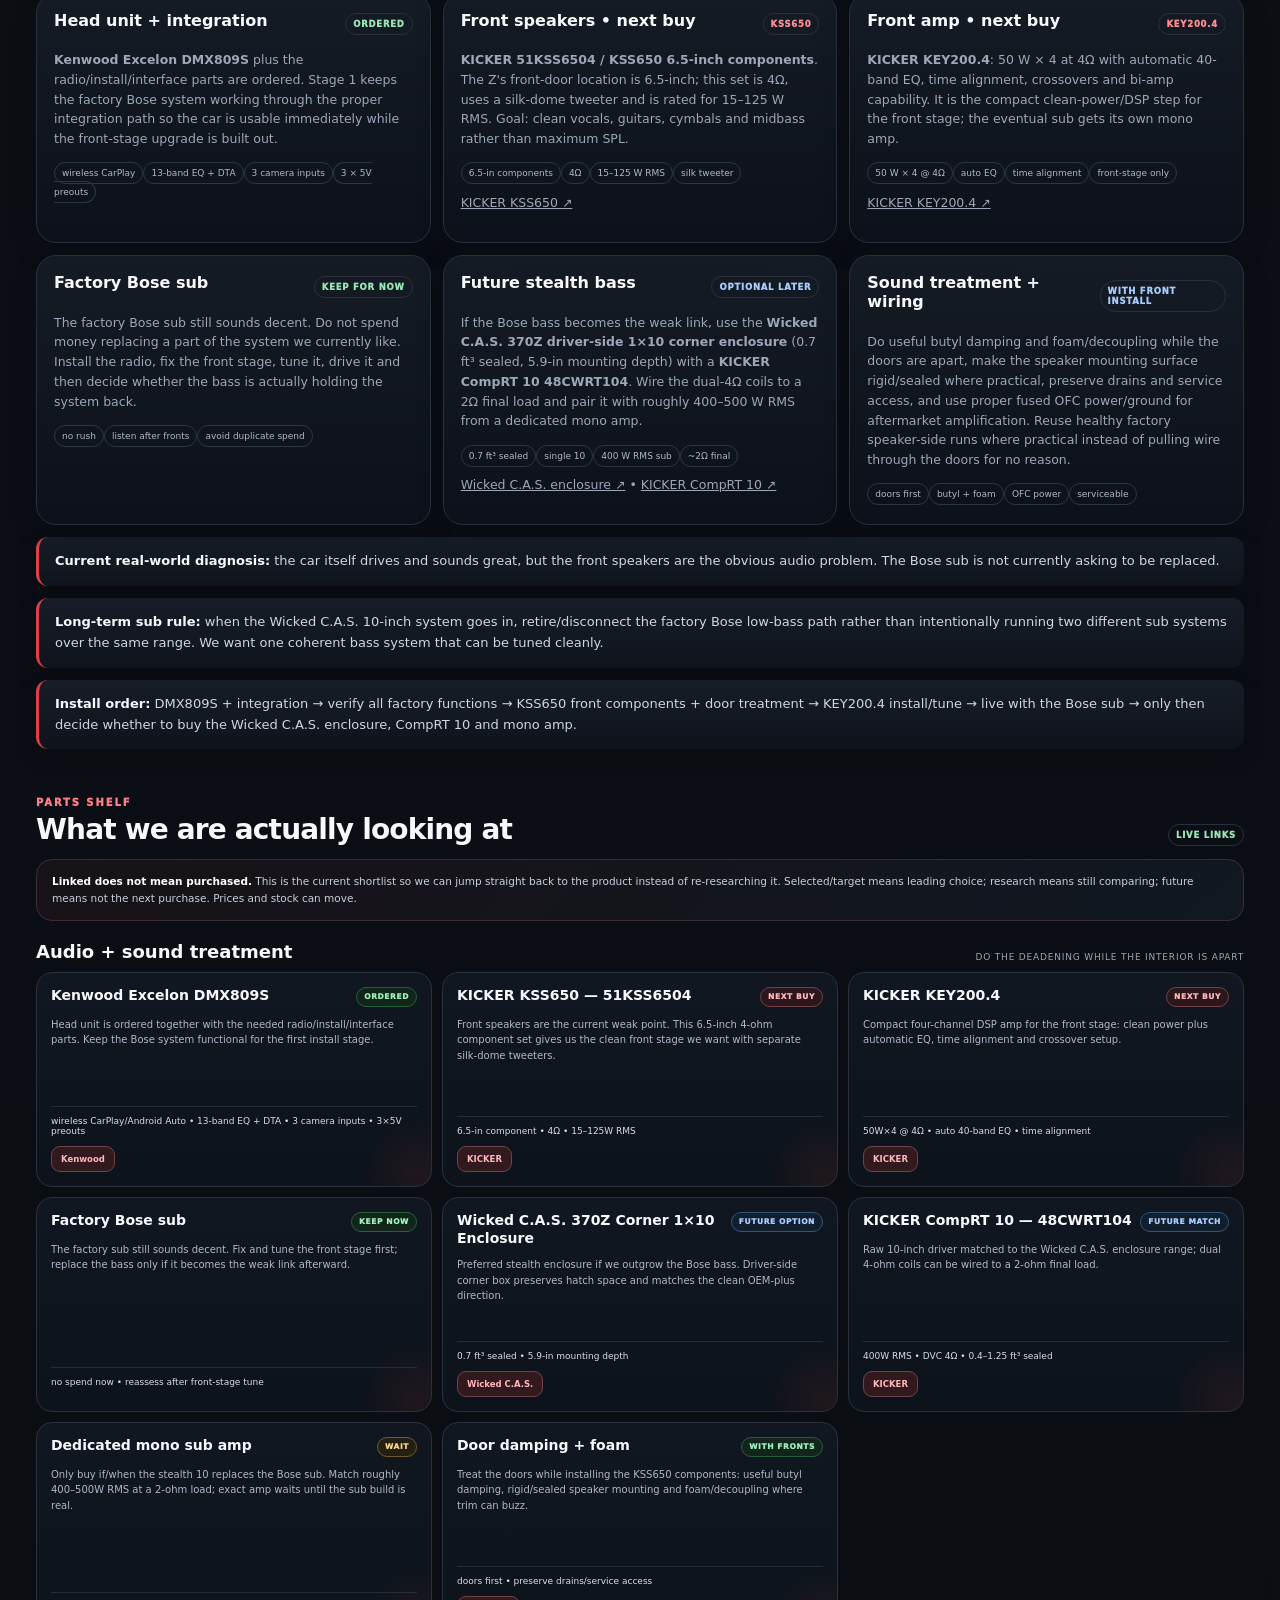
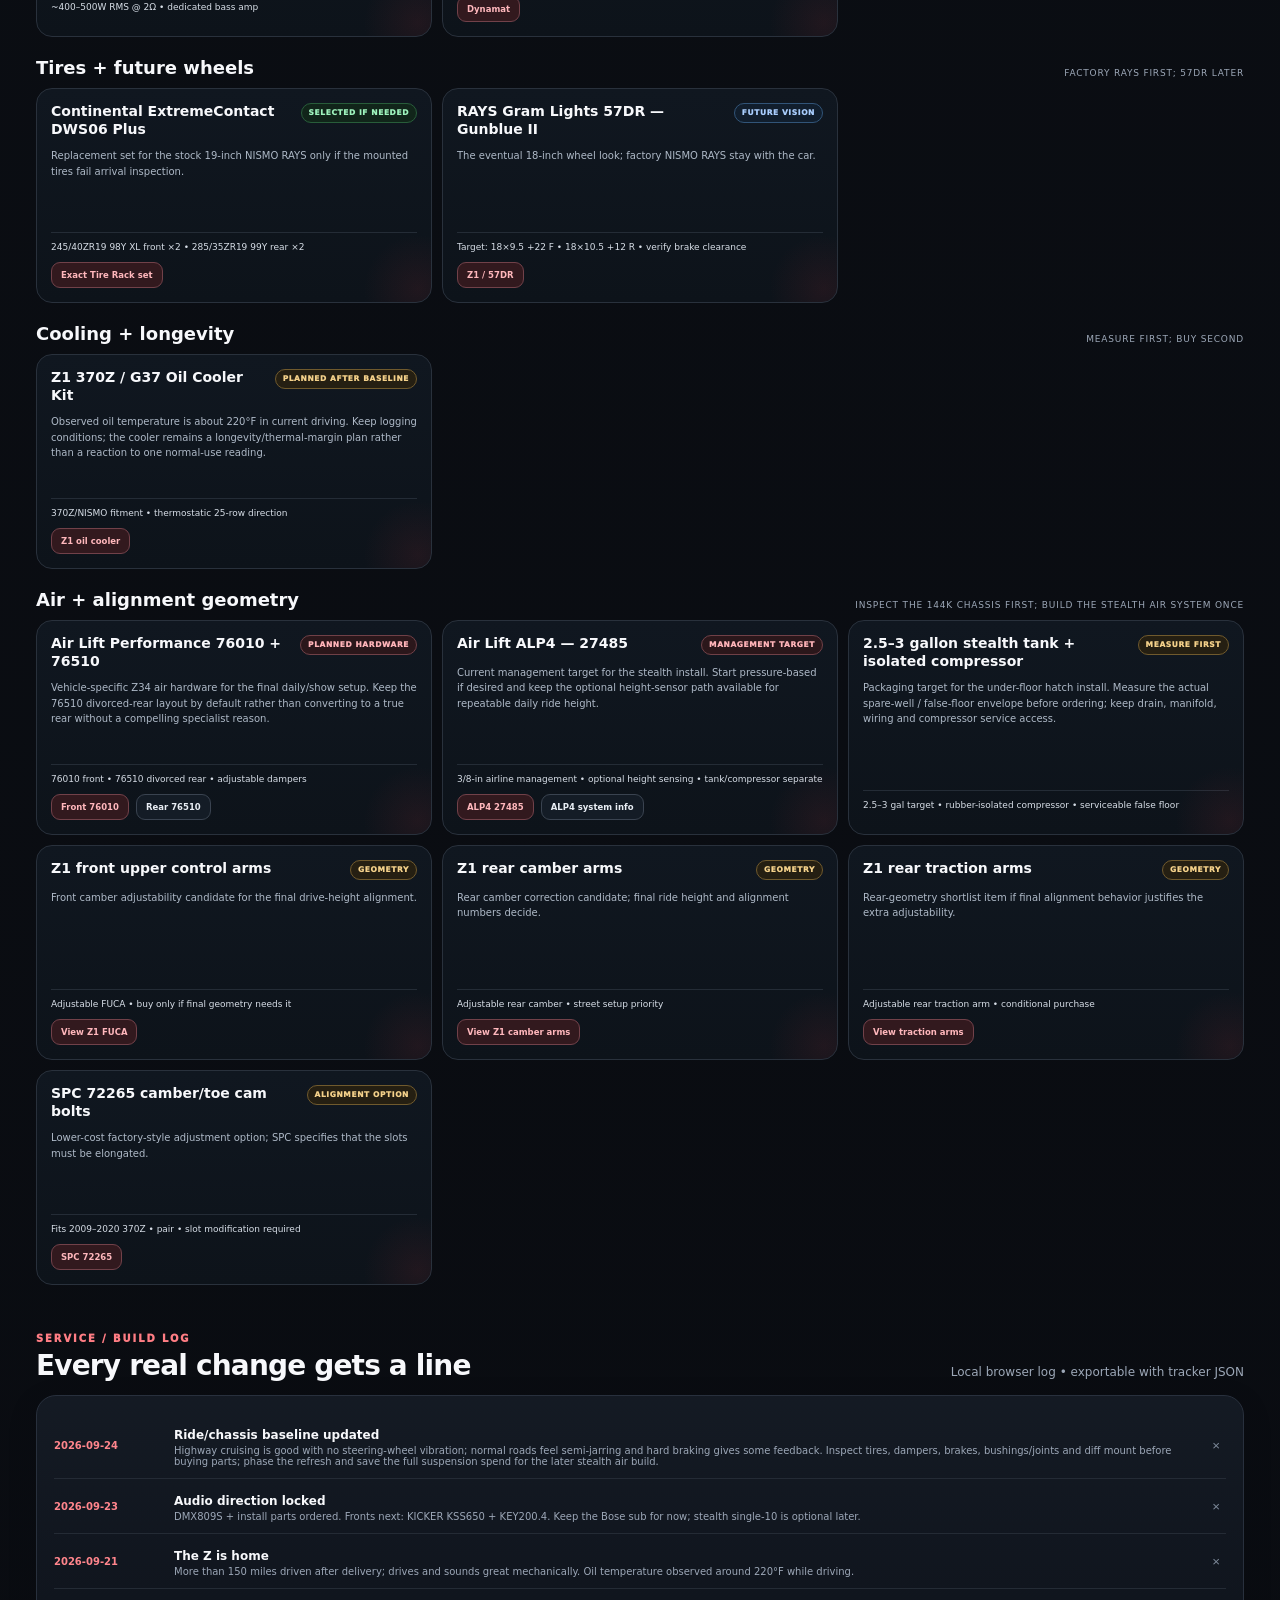
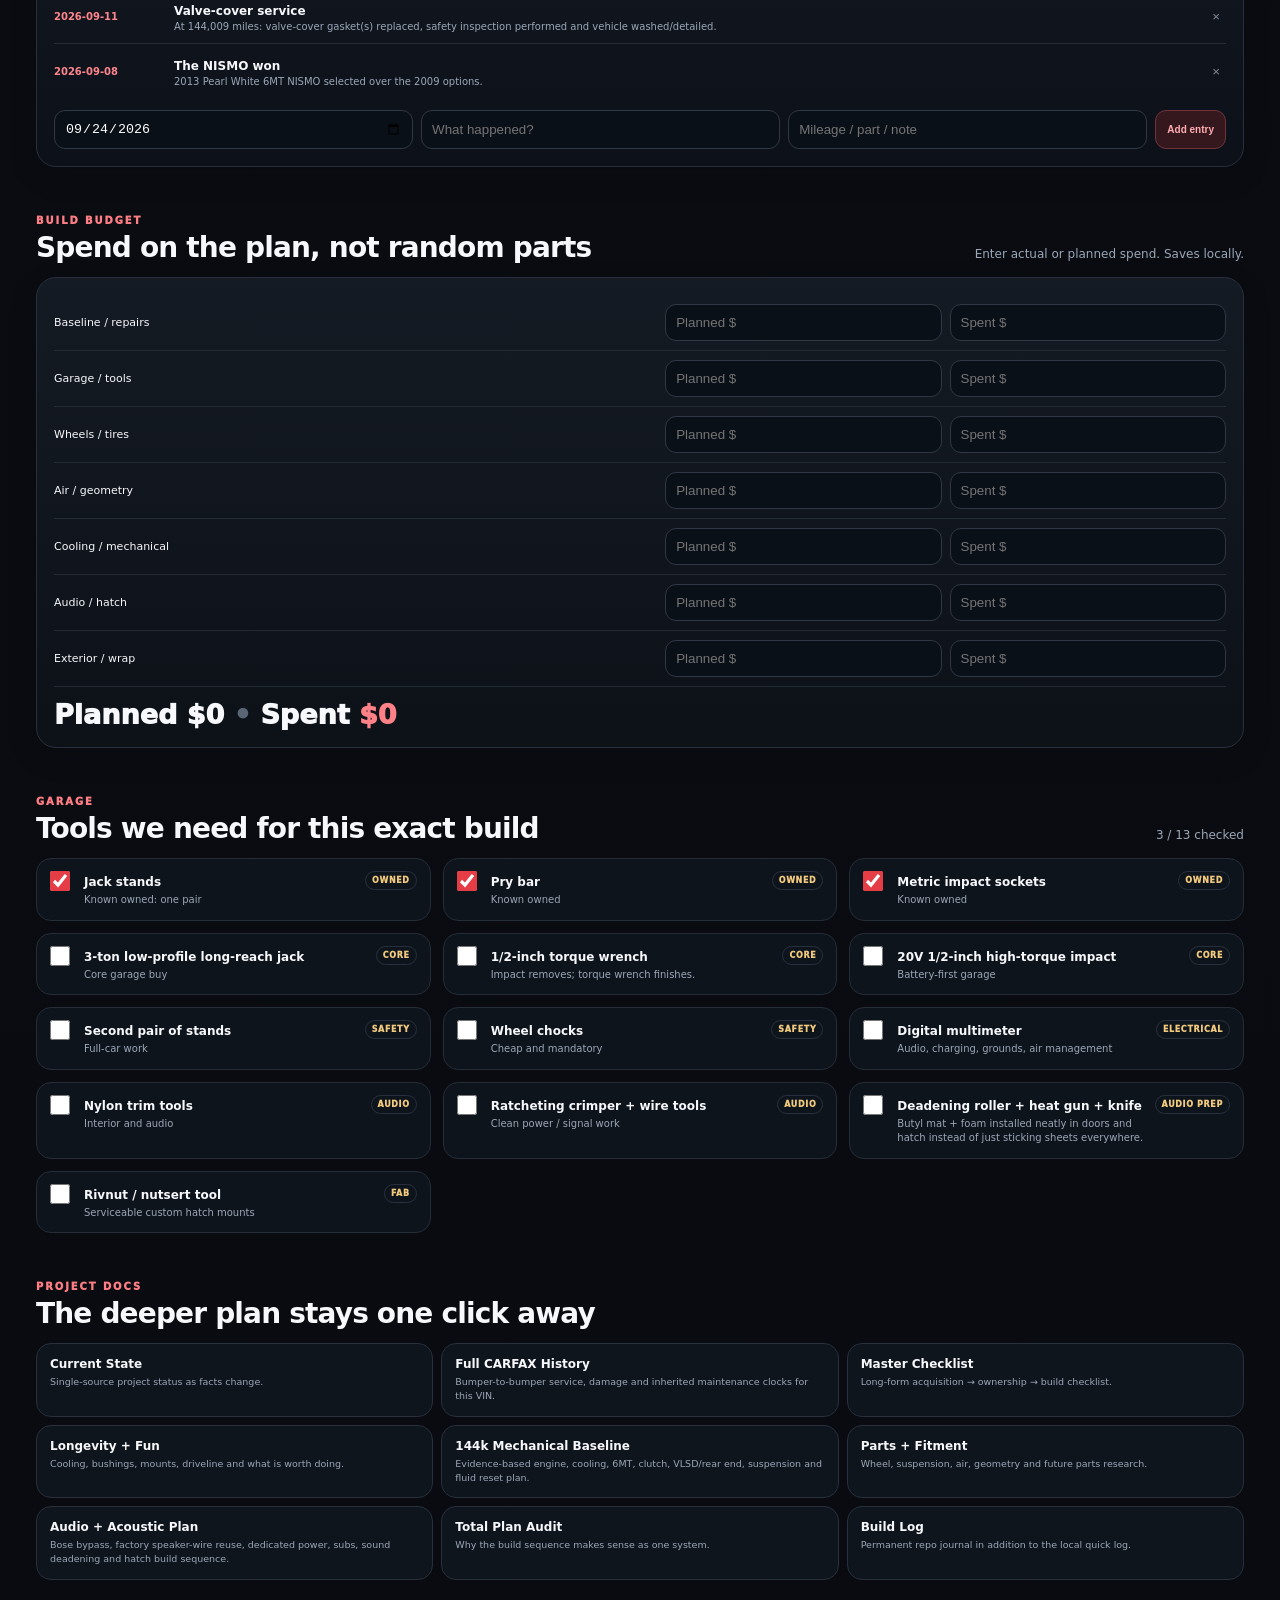
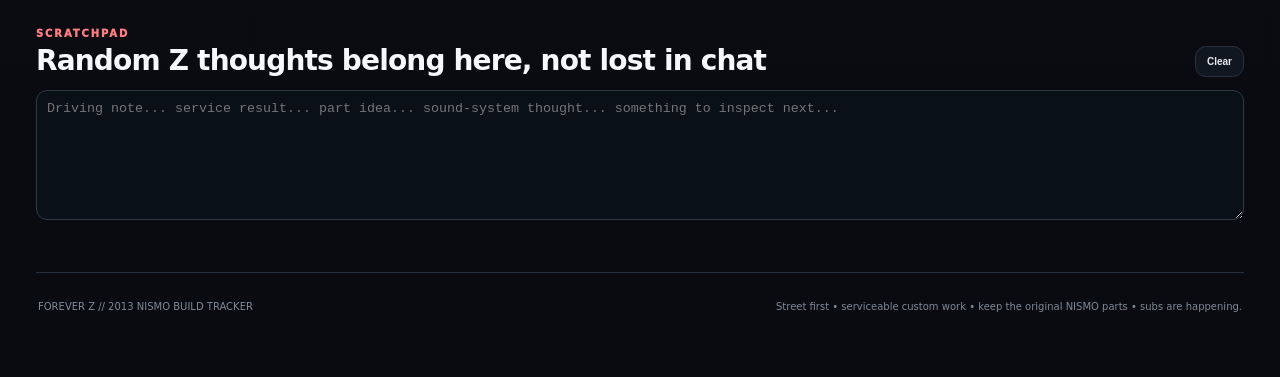
==== commit e003651e: "Surface full CARFAX audit from mission control" ====
--- a/index.html
+++ b/index.html
@@ -240,6 +240,7 @@
 <div class="section-head"><div><div class="eyebrow">PROJECT DOCS</div><h2>The deeper plan stays one click away</h2></div></div>
 <div class="link-grid">
   <a class="resource" href="CURRENT_STATE.md"><b>Current State</b><span>Single-source project status as facts change.</span></a>
+  <a class="resource" href="history.html"><b>Full CARFAX History</b><span>Bumper-to-bumper service, damage and inherited maintenance clocks for this VIN.</span></a>
   <a class="resource" href="CHECKLIST.md"><b>Master Checklist</b><span>Long-form acquisition → ownership → build checklist.</span></a>
   <a class="resource" href="LONGEVITY_AND_FUN.md"><b>Longevity + Fun</b><span>Cooling, bushings, mounts, driveline and what is worth doing.</span></a>
   <a class="resource" href="MECHANICAL_BASELINE.md"><b>144k Mechanical Baseline</b><span>Evidence-based engine, cooling, 6MT, clutch, VLSD/rear end, suspension and fluid reset plan.</span></a>
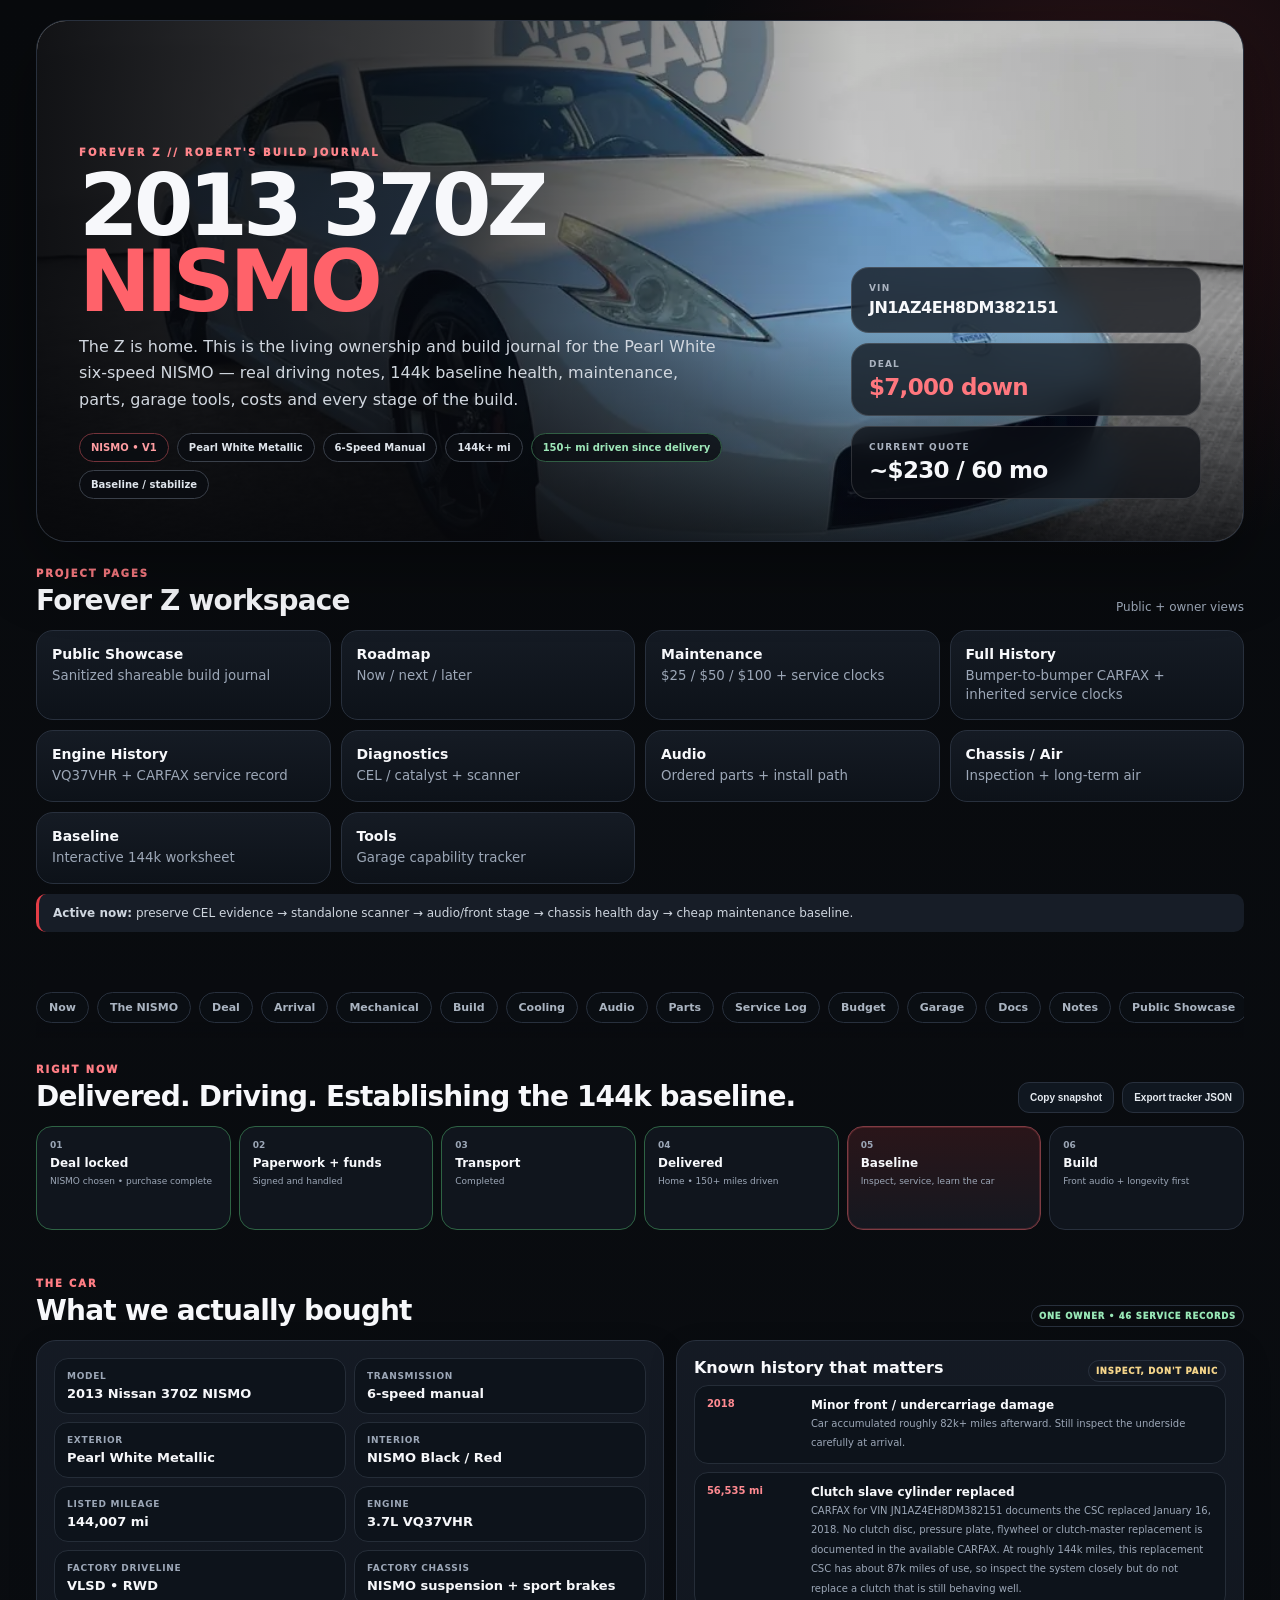
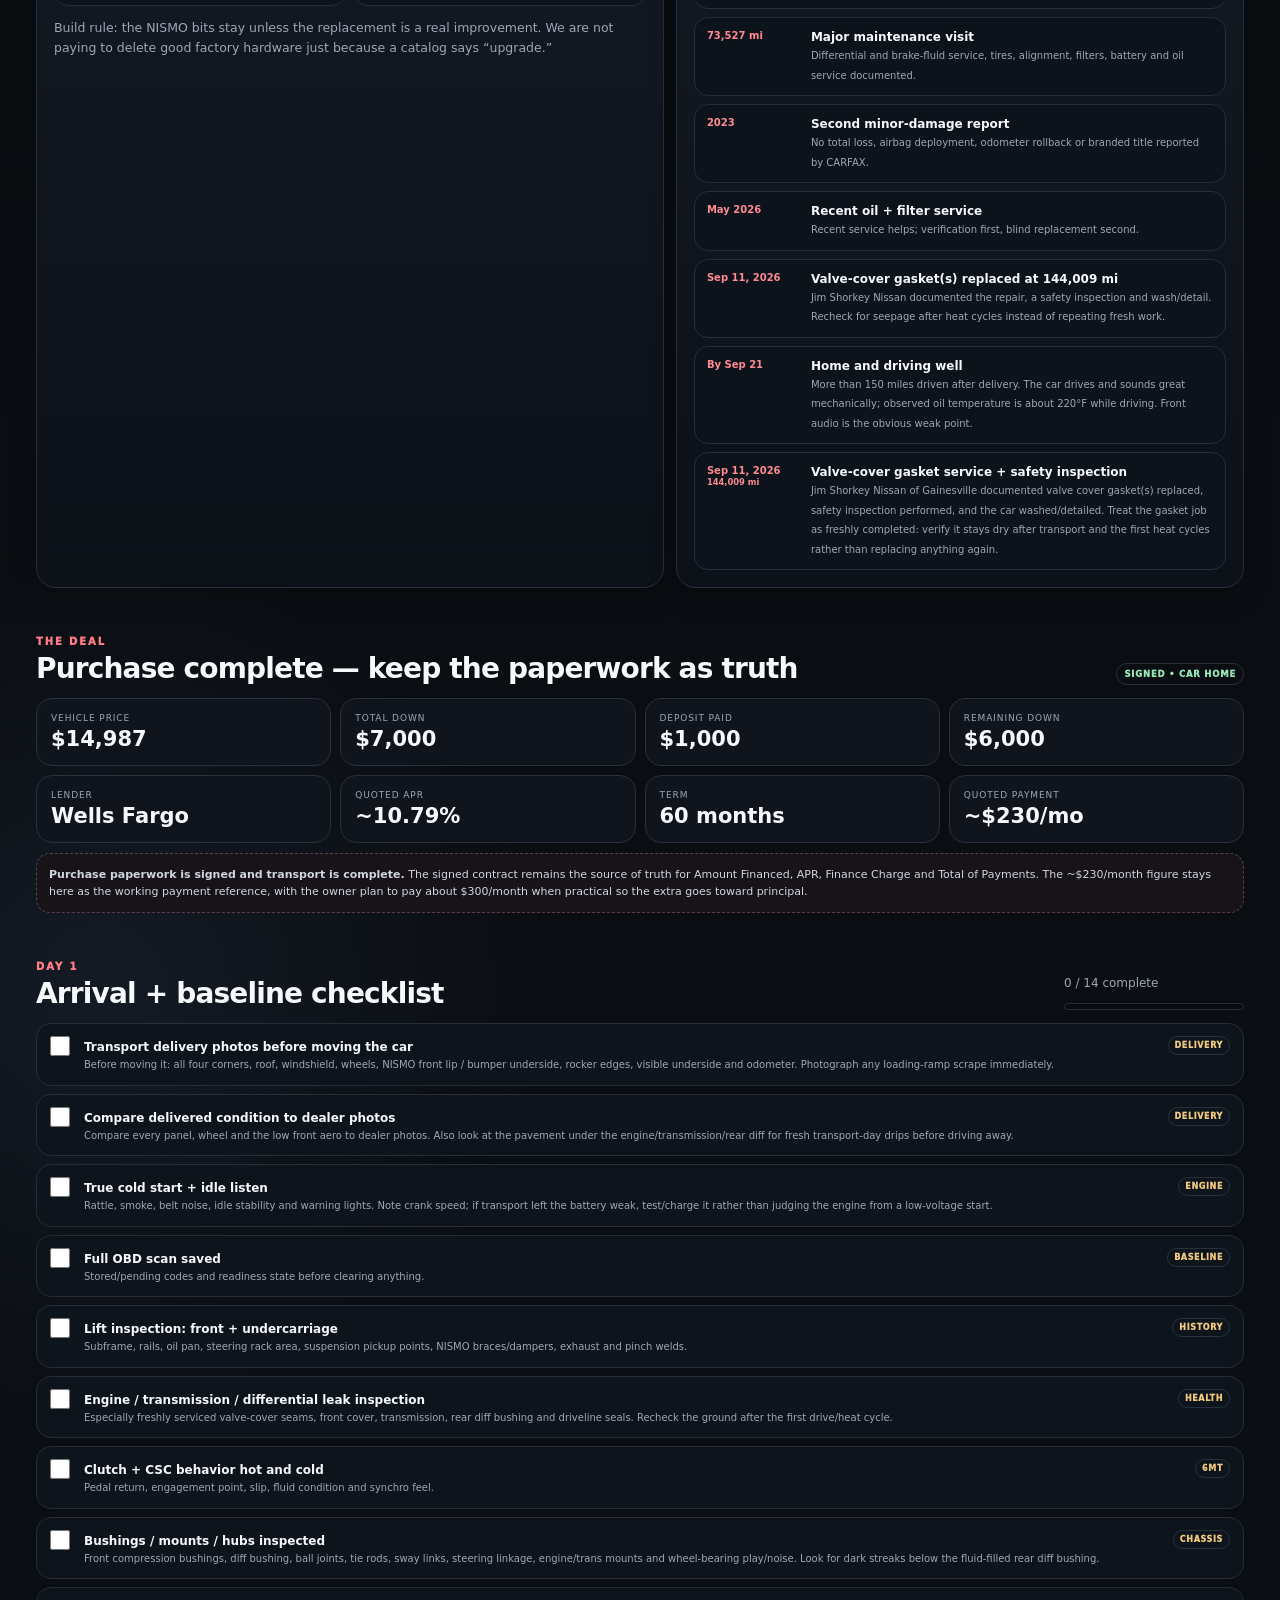
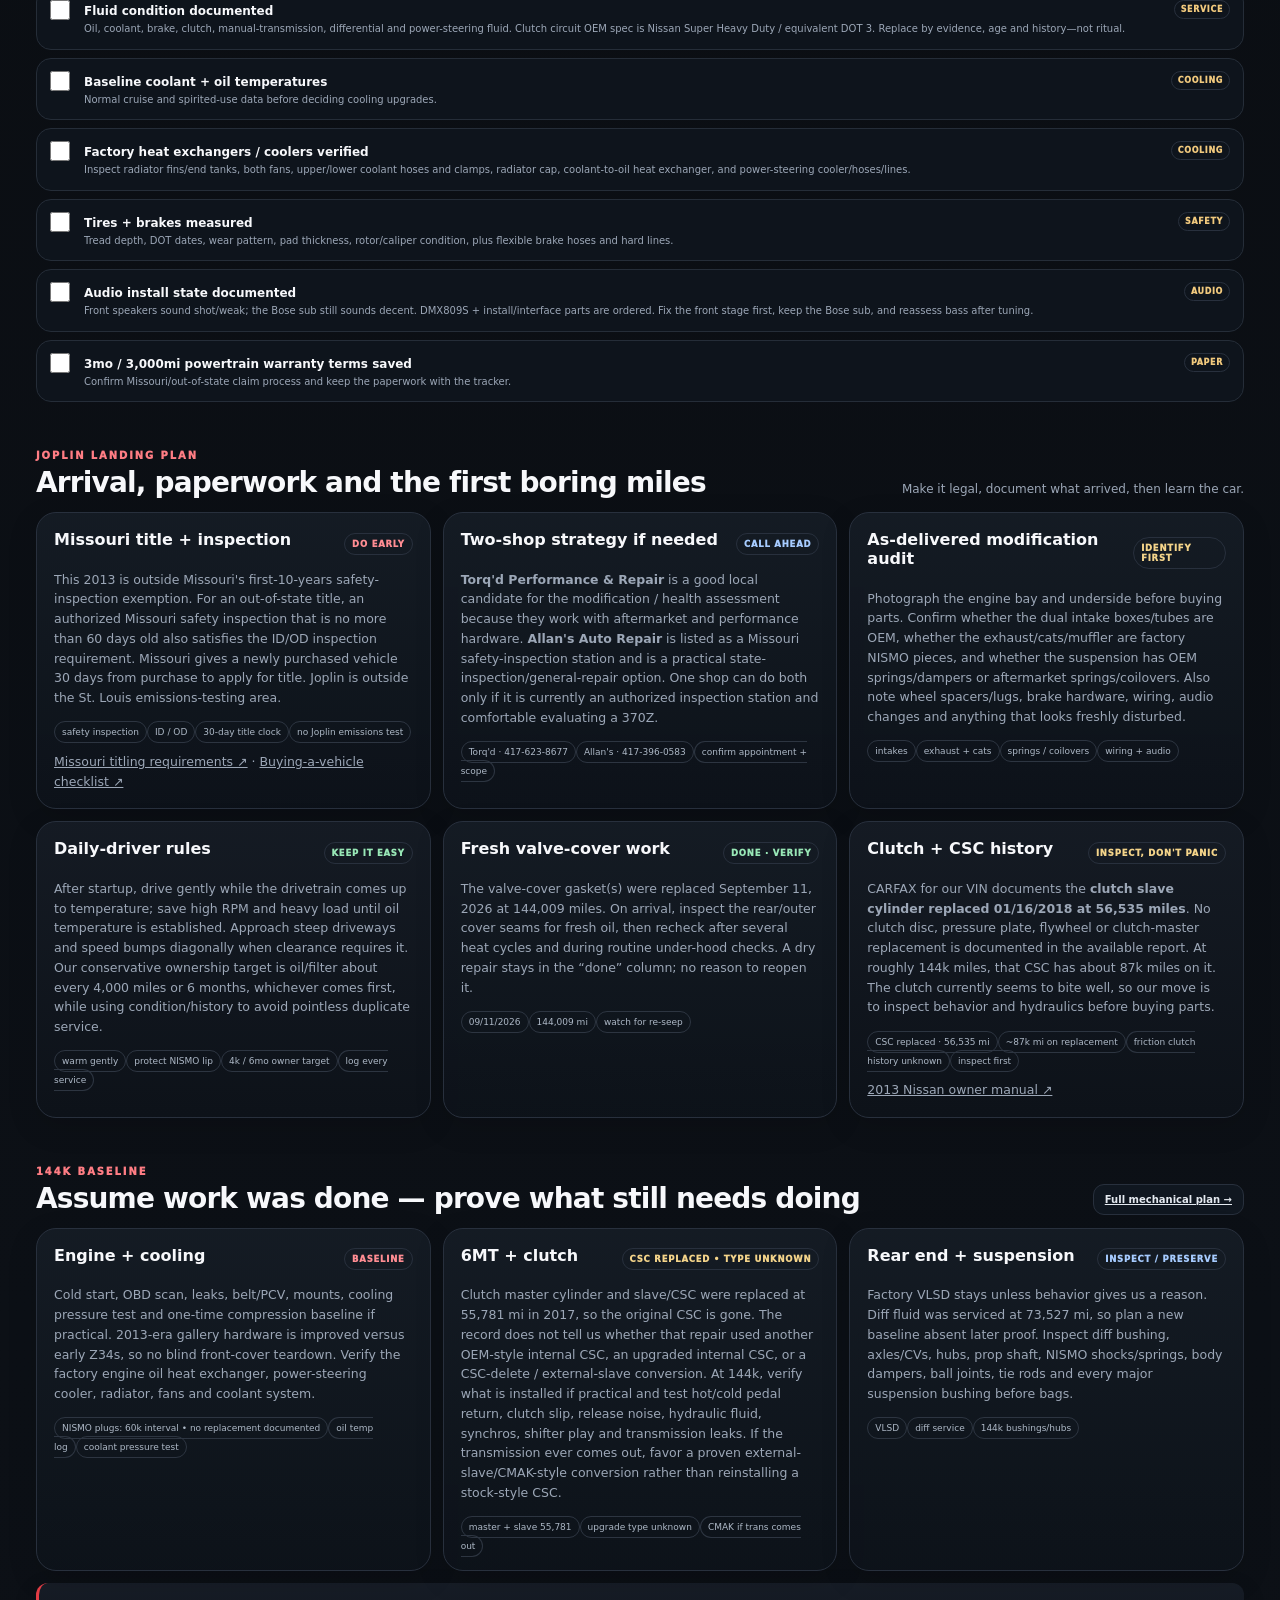
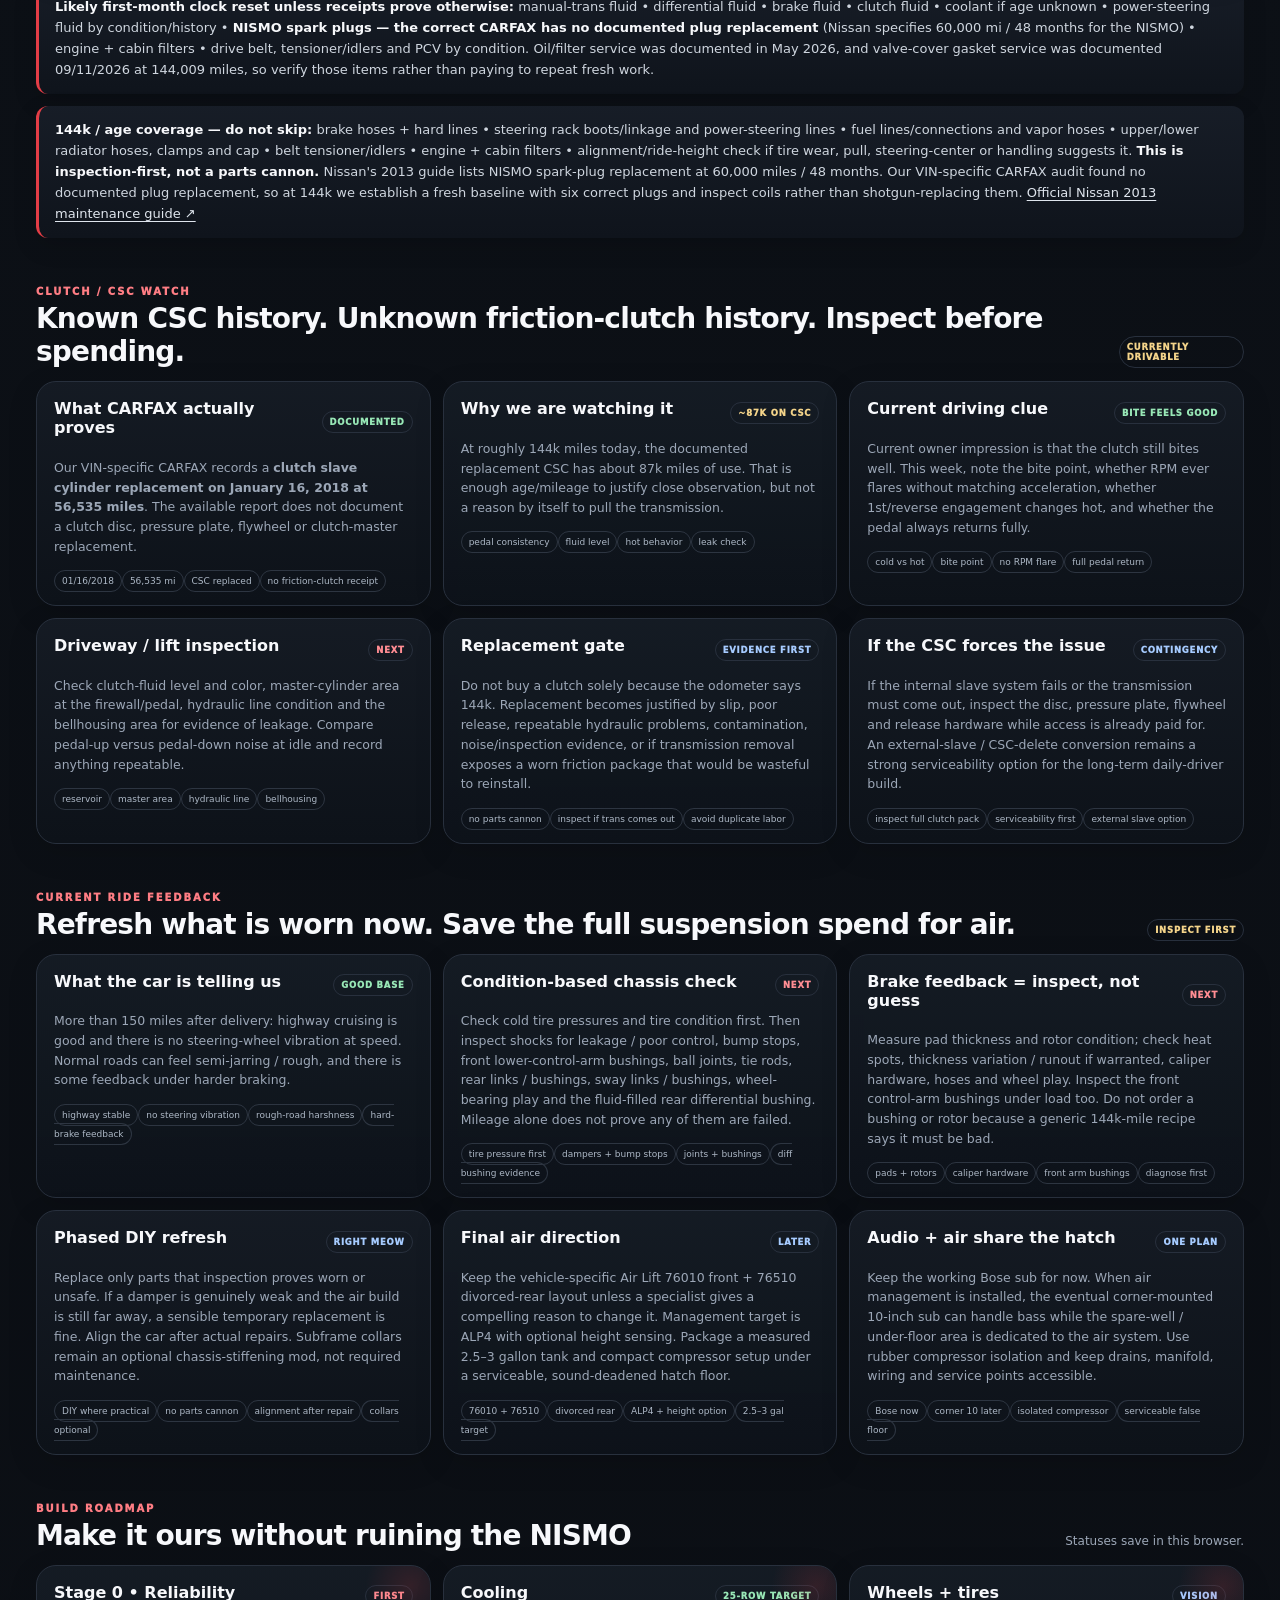
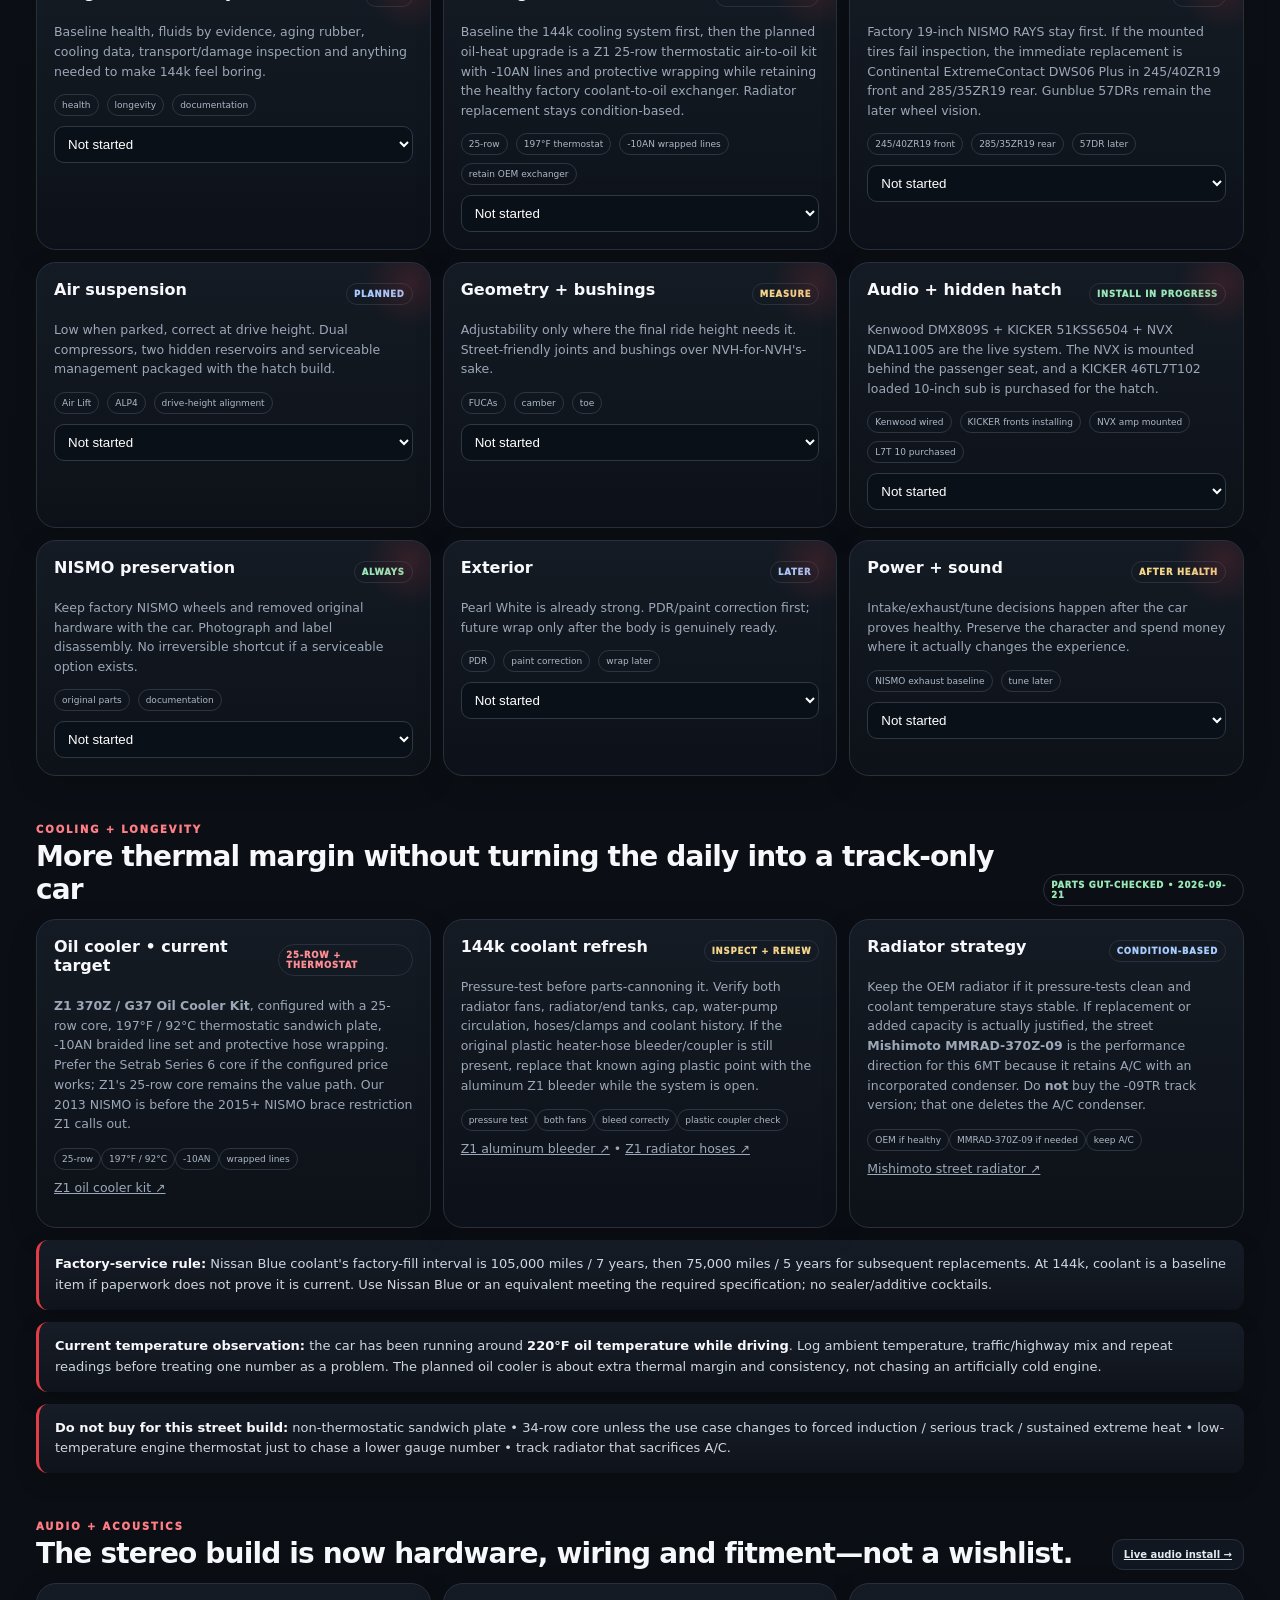
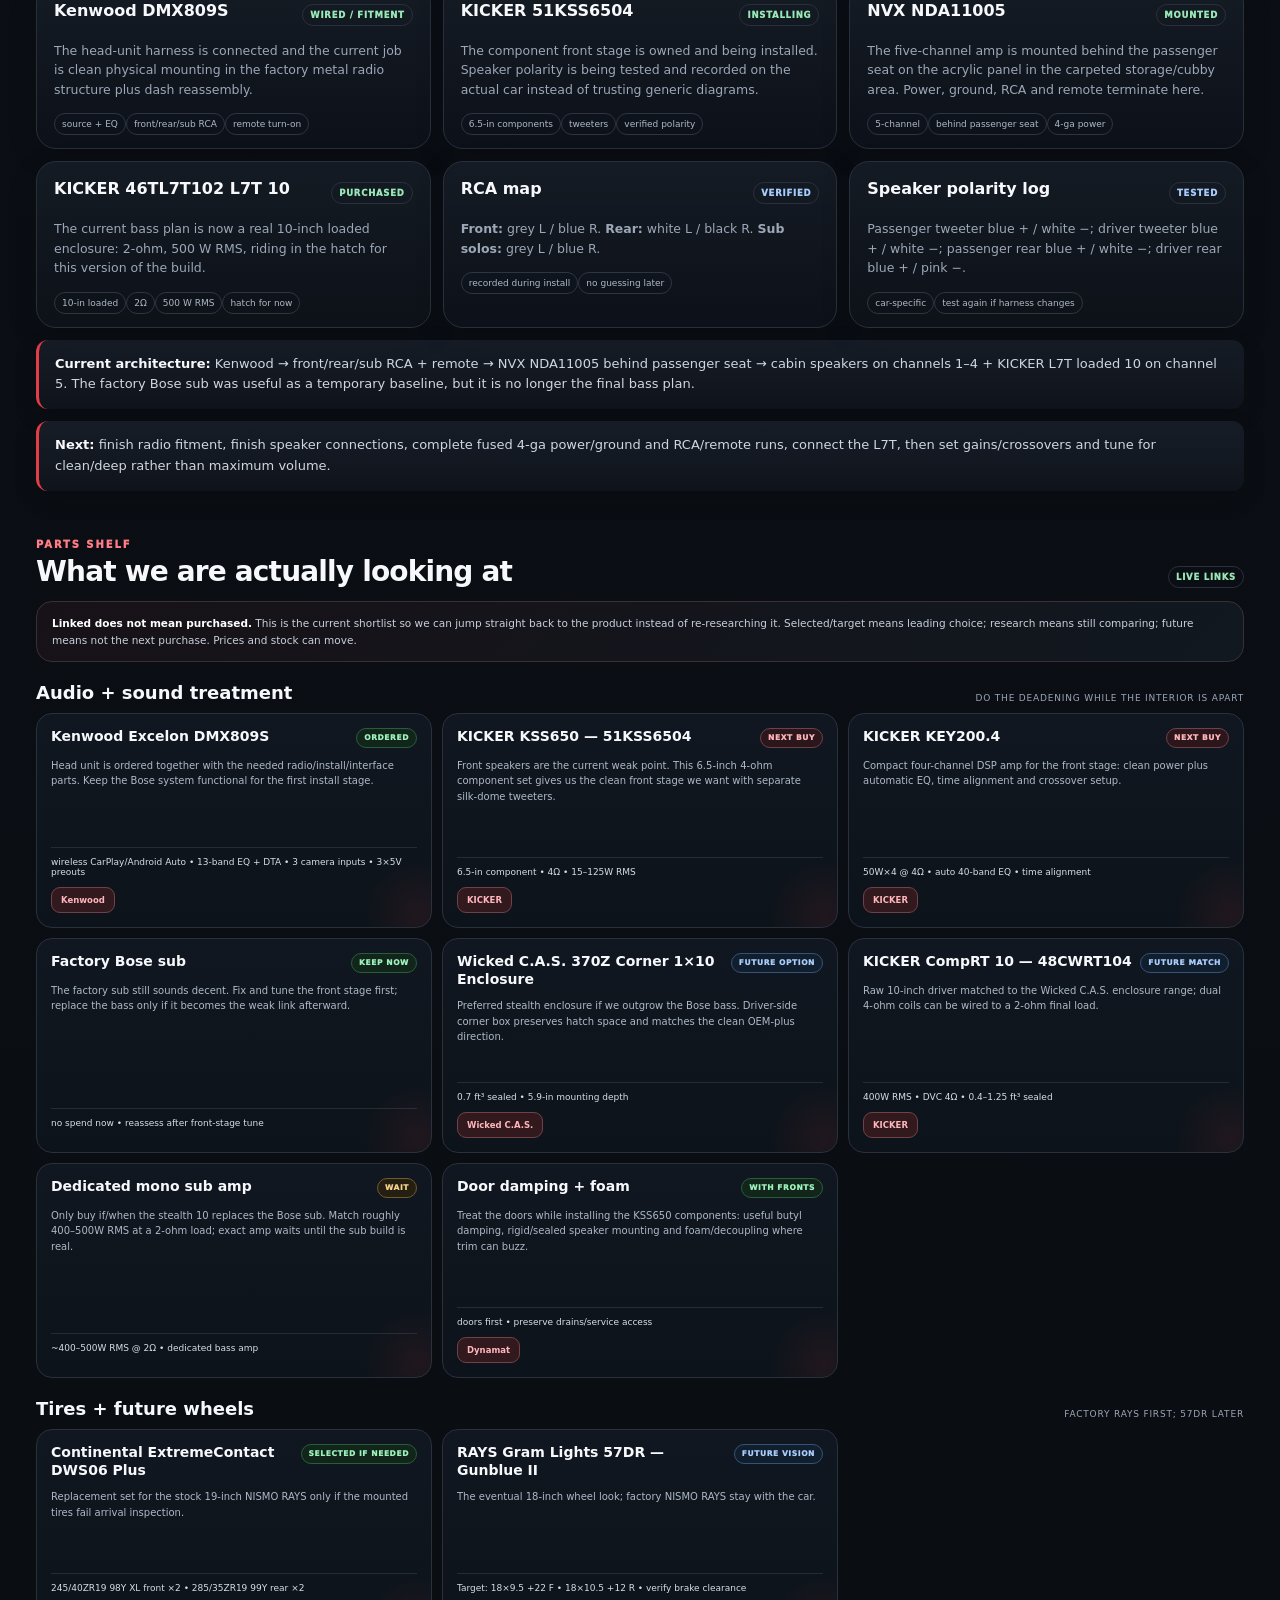
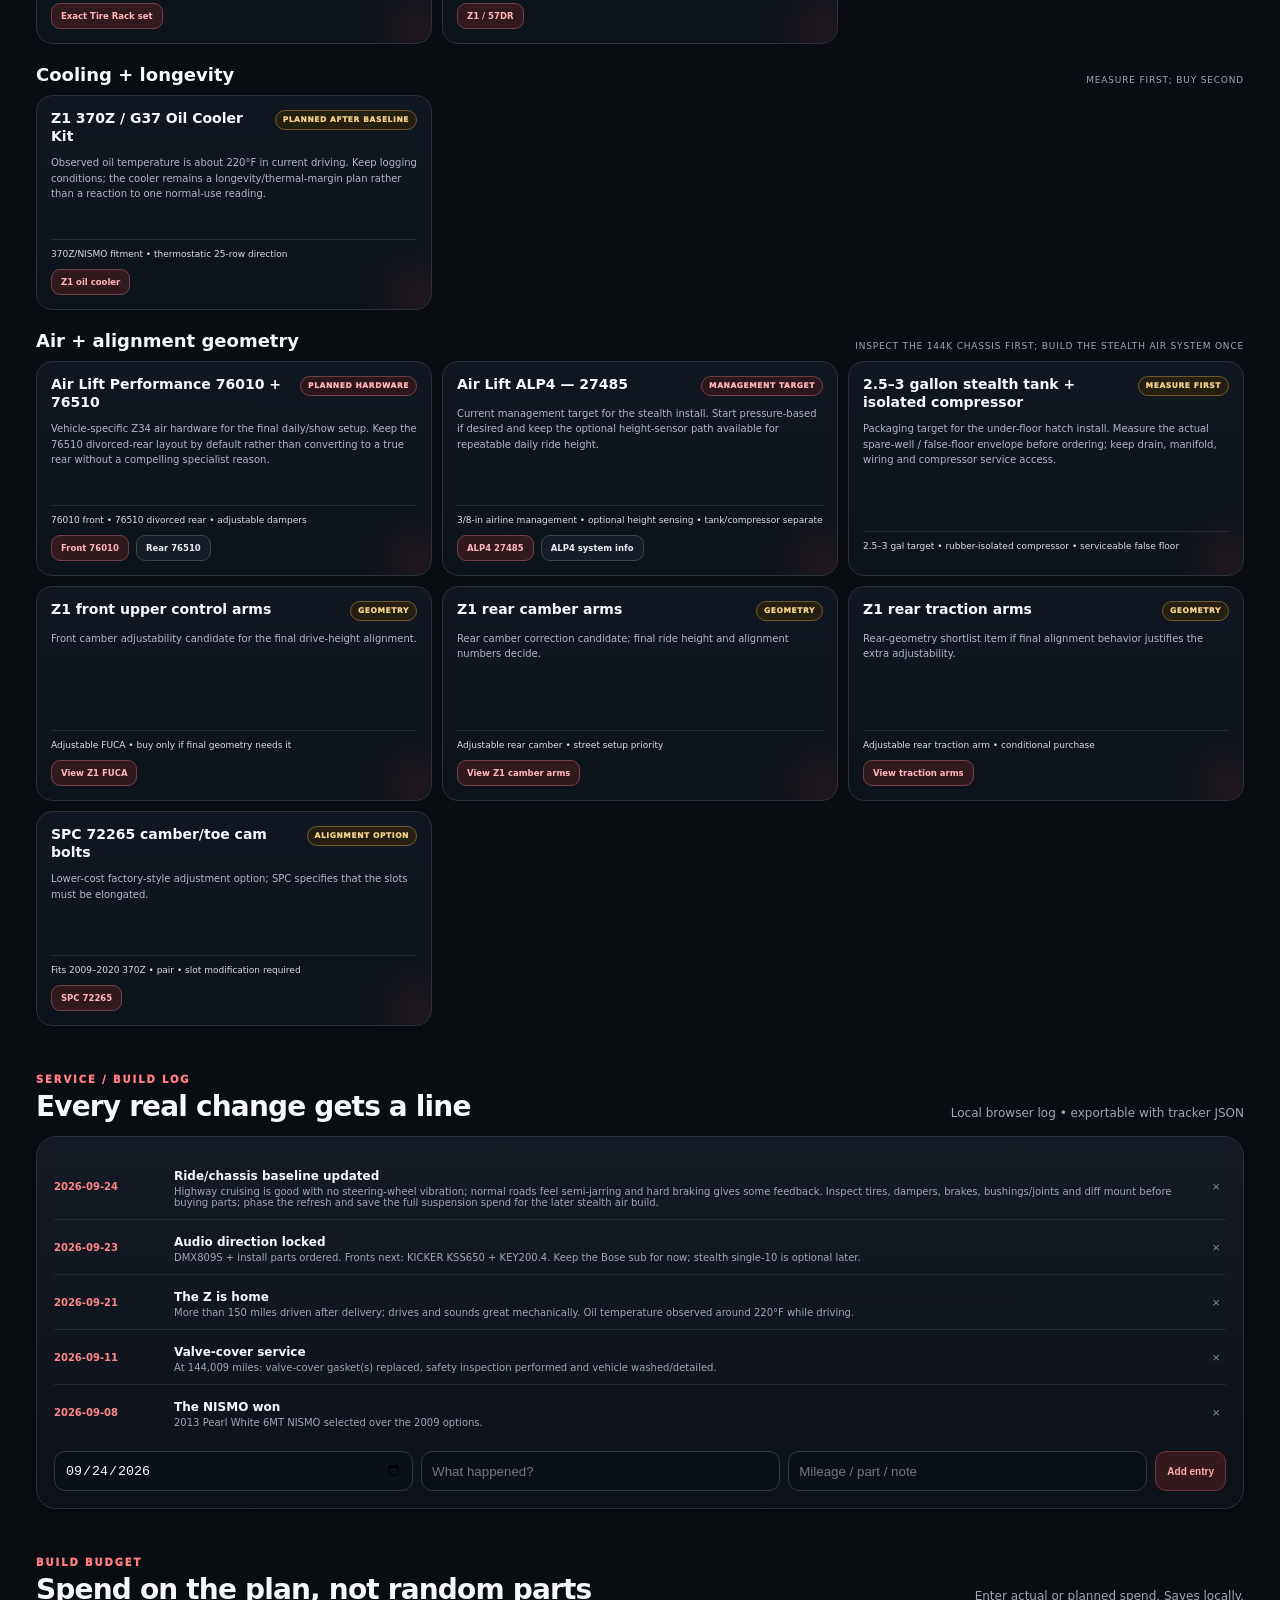
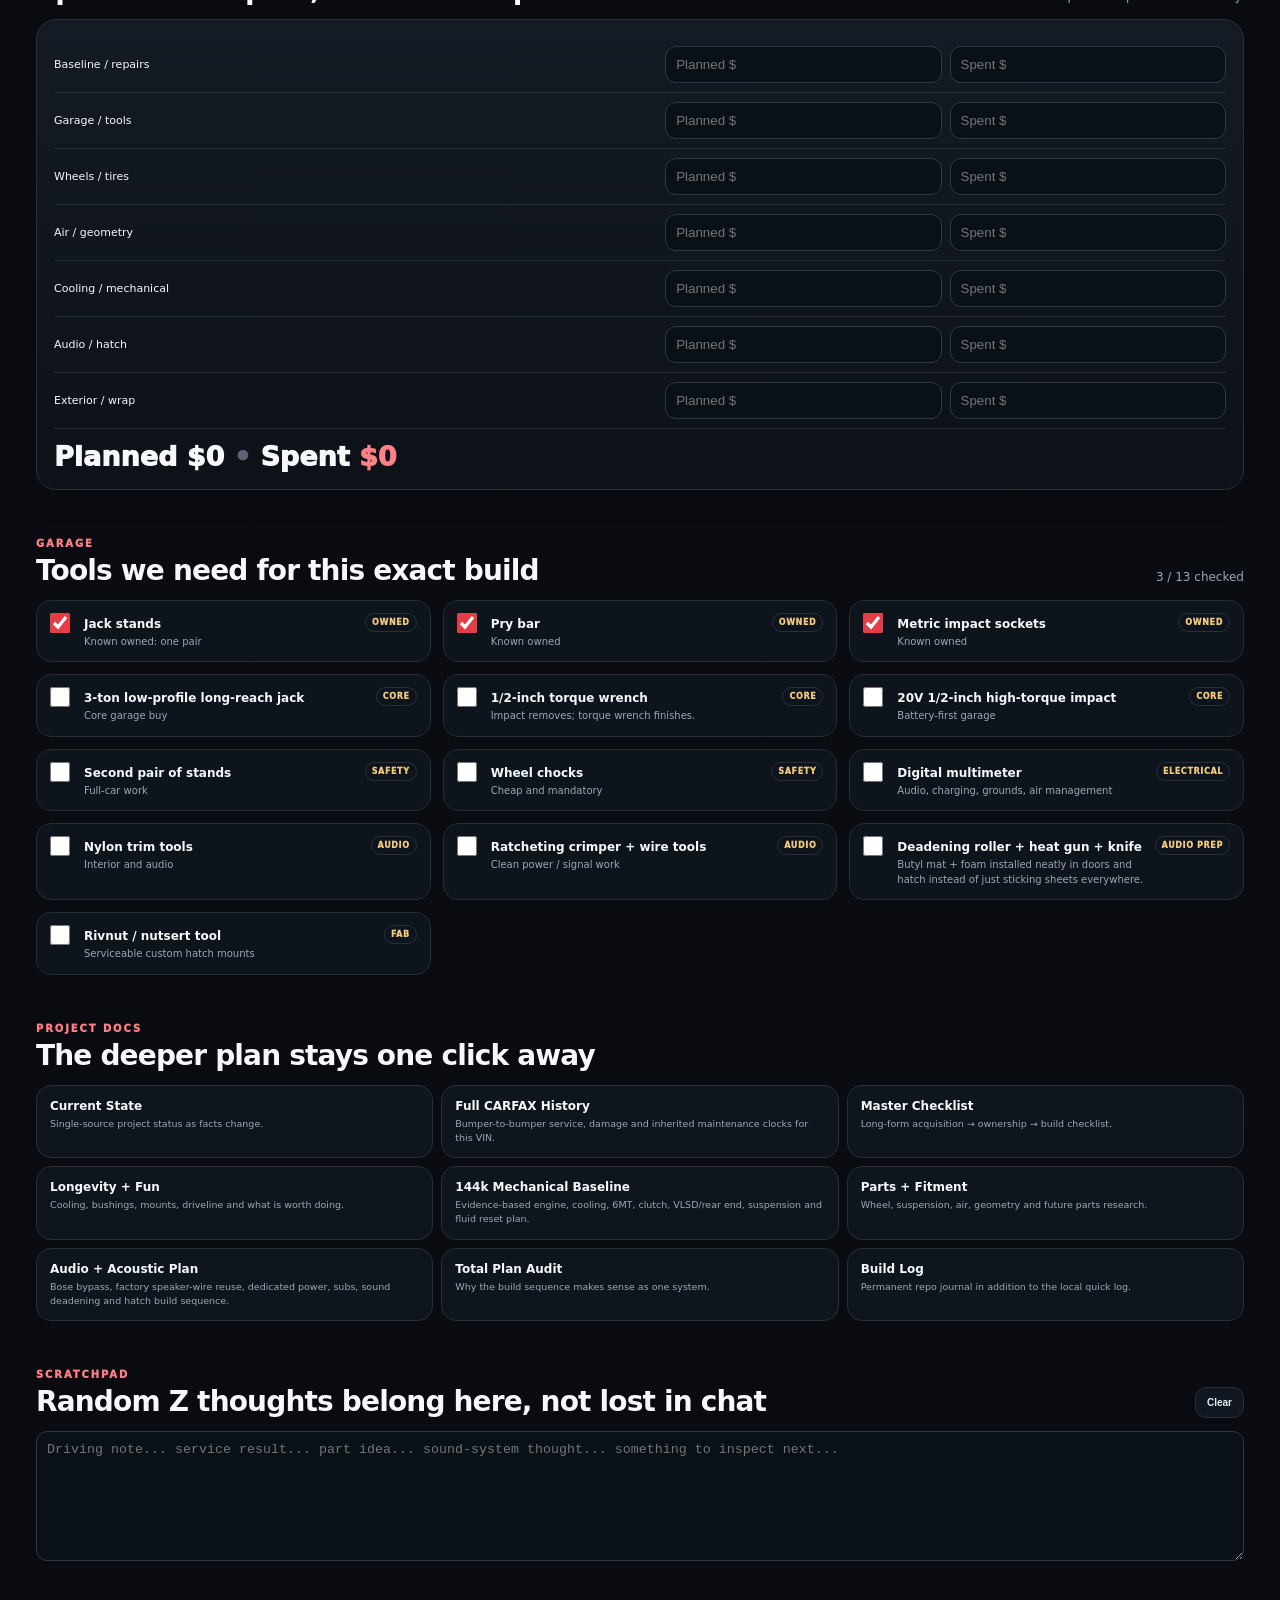
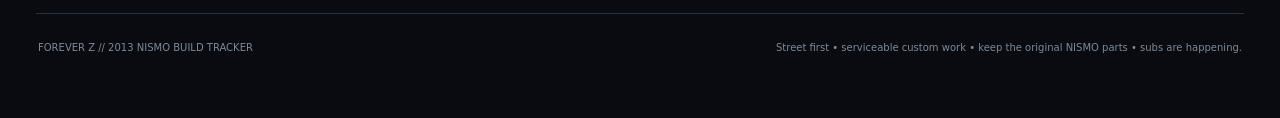
==== commit a87ce0bf: "Bring homepage stereo build up to current state" ====
--- a/index.html
+++ b/index.html
@@ -137,7 +137,7 @@
   <label class="check"><input data-check="temps" type="checkbox"><div><b>Baseline coolant + oil temperatures</b><small>Normal cruise and spirited-use data before deciding cooling upgrades.</small></div><span class="pill">COOLING</span></label>
   <label class="check"><input data-check="coolers" type="checkbox"><div><b>Factory heat exchangers / coolers verified</b><small>Inspect the coolant-to-oil engine cooler, its hoses/gasket area, power-steering cooler/lines, radiator fins/end tanks and both fans.</small></div><span class="pill">COOLING</span></label>
   <label class="check"><input data-check="tires-brakes" type="checkbox"><div><b>Tires + brakes measured</b><small>Tread depth, date codes, wear pattern, pad thickness and rotor condition.</small></div><span class="pill">SAFETY</span></label>
-  <label class="check"><input data-check="audio-baseline" type="checkbox"><div><b>Bose audio baseline documented</b><small>Front speakers sound shot/weak; the factory Bose sub still sounds decent. Kenwood radio + install/interface parts are ordered. Fix the front stage first and keep the Bose sub until it actually becomes the weak link.</small></div><span class="pill">AUDIO</span></label>
+  <label class="check"><input data-check="audio-baseline" type="checkbox"><div><b>Audio install state documented</b><small>Kenwood wiring is connected, KICKER components are being installed, the NVX five-channel is mounted behind the passenger seat, and the KICKER L7T loaded 10 is the new bass stage.</small></div><span class="pill">AUDIO</span></label>
   <label class="check"><input data-check="warranty" type="checkbox"><div><b>3mo / 3,000mi powertrain warranty terms saved</b><small>Confirm Missouri/out-of-state claim process and keep the paperwork with the tracker.</small></div><span class="pill">PAPER</span></label>
 </div>
 </section>
@@ -160,7 +160,7 @@
   <article class="card module"><div class="top"><h3>Wheels + tires</h3><span class="status s-blue">VISION</span></div><p>Gunblue RAYS Gram Lights 57DR. Current target: 18×9.5 +22 front / 18×10.5 +12 rear with real street rubber.</p><div class="module-meta"><span class="mini">255/40R18</span><span class="mini">285/35R18</span><span class="mini">verify NISMO brake clearance</span></div><select data-module="wheels"><option>Not started</option><option>Researching</option><option>Parts ordered</option><option>In progress</option><option>Complete</option></select></article>
   <article class="card module"><div class="top"><h3>Air suspension</h3><span class="status s-blue">PLANNED</span></div><p>Low when parked, correct at drive height. Dual compressors, two hidden reservoirs and serviceable management packaged with the hatch build.</p><div class="module-meta"><span class="mini">Air Lift</span><span class="mini">ALP4</span><span class="mini">drive-height alignment</span></div><select data-module="air"><option>Not started</option><option>Researching</option><option>Parts ordered</option><option>In progress</option><option>Complete</option></select></article>
   <article class="card module"><div class="top"><h3>Geometry + bushings</h3><span class="status s-amber">MEASURE</span></div><p>Adjustability only where the final ride height needs it. Street-friendly joints and bushings over NVH-for-NVH's-sake.</p><div class="module-meta"><span class="mini">FUCAs</span><span class="mini">camber</span><span class="mini">toe</span></div><select data-module="geometry"><option>Not started</option><option>Researching</option><option>Parts ordered</option><option>In progress</option><option>Complete</option></select></article>
-  <article class="card module"><div class="top"><h3>Audio + hidden hatch</h3><span class="status s-green">RADIO PARTS ORDERED</span></div><p>Kenwood DMX809S + install/interface parts are ordered. The front stage is next: KICKER KSS650 6.5-inch components with a KICKER KEY200.4 DSP amp. Keep the factory Bose sub for now because it still sounds good; only move to the stealth single-10 system if bass becomes the weak link after the fronts are fixed.</p><div class="module-meta"><span class="mini">KSS650 front</span><span class="mini">KEY200.4</span><span class="mini">keep Bose sub now</span><span class="mini">stealth 10 later</span></div><select data-module="audio"><option>Not started</option><option>Researching</option><option>Parts ordered</option><option>In progress</option><option>Complete</option></select></article>
+  <article class="card module"><div class="top"><h3>Audio + hidden hatch</h3><span class="status s-green">INSTALL IN PROGRESS</span></div><p>Kenwood DMX809S + KICKER 51KSS6504 + NVX NDA11005 are the live system. The NVX is mounted behind the passenger seat, and a KICKER 46TL7T102 loaded 10-inch sub is purchased for the hatch.</p><div class="module-meta"><span class="mini">Kenwood wired</span><span class="mini">KICKER fronts installing</span><span class="mini">NVX amp mounted</span><span class="mini">L7T 10 purchased</span></div><select data-module="audio"><option>Not started</option><option>Researching</option><option>Parts ordered</option><option>In progress</option><option>Complete</option></select></article>
   <article class="card module"><div class="top"><h3>NISMO preservation</h3><span class="status s-green">ALWAYS</span></div><p>Keep factory NISMO wheels and removed original hardware with the car. Photograph and label disassembly. No irreversible shortcut if a serviceable option exists.</p><div class="module-meta"><span class="mini">original parts</span><span class="mini">documentation</span></div><select data-module="preserve"><option>Not started</option><option>Researching</option><option>Parts ordered</option><option>In progress</option><option>Complete</option></select></article>
   <article class="card module"><div class="top"><h3>Exterior</h3><span class="status s-blue">LATER</span></div><p>Pearl White is already strong. PDR/paint correction first; future wrap only after the body is genuinely ready.</p><div class="module-meta"><span class="mini">PDR</span><span class="mini">paint correction</span><span class="mini">wrap later</span></div><select data-module="exterior"><option>Not started</option><option>Researching</option><option>Parts ordered</option><option>In progress</option><option>Complete</option></select></article>
   <article class="card module"><div class="top"><h3>Power + sound</h3><span class="status s-amber">AFTER HEALTH</span></div><p>Intake/exhaust/tune decisions happen after the car proves healthy. Preserve the character and spend money where it actually changes the experience.</p><div class="module-meta"><span class="mini">NISMO exhaust baseline</span><span class="mini">tune later</span></div><select data-module="power"><option>Not started</option><option>Researching</option><option>Parts ordered</option><option>In progress</option><option>Complete</option></select></article>
@@ -181,18 +181,17 @@
 </section>
 
 <section id="audio">
-<div class="section-head"><div><div class="eyebrow">AUDIO + ACOUSTICS</div><h2>Fix the front first. Keep the Bose bass until it earns replacement.</h2></div><a class="btn" href="AUDIO_PLAN.md">Full audio plan →</a></div>
+<div class="section-head"><div><div class="eyebrow">AUDIO + ACOUSTICS</div><h2>The stereo build is now hardware, wiring and fitment—not a wishlist.</h2></div><a class="btn" href="audio.html">Live audio install →</a></div>
 <div class="grid three">
-  <article class="card"><div class="top"><h3>Head unit + integration</h3><span class="status s-green">ORDERED</span></div><p><b>Kenwood Excelon DMX809S</b> plus the radio/install/interface parts are ordered. Stage 1 keeps the factory Bose system working through the proper integration path so the car is usable immediately while the front-stage upgrade is built out.</p><div class="module-meta"><span class="mini">wireless CarPlay</span><span class="mini">13-band EQ + DTA</span><span class="mini">3 camera inputs</span><span class="mini">3 × 5V preouts</span></div></article>
-  <article class="card"><div class="top"><h3>Front speakers • next buy</h3><span class="status s-red">KSS650</span></div><p><b>KICKER 51KSS6504 / KSS650 6.5-inch components</b>. The Z's front-door location is 6.5-inch; this set is 4Ω, uses a silk-dome tweeter and is rated for 15–125 W RMS. Goal: clean vocals, guitars, cymbals and midbass rather than maximum SPL.</p><div class="module-meta"><span class="mini">6.5-in components</span><span class="mini">4Ω</span><span class="mini">15–125 W RMS</span><span class="mini">silk tweeter</span></div><p><a href="https://www.kicker.com/51KSS6504" target="_blank" rel="noopener">KICKER KSS650 ↗</a></p></article>
-  <article class="card"><div class="top"><h3>Front amp • next buy</h3><span class="status s-red">KEY200.4</span></div><p><b>KICKER KEY200.4</b>: 50 W × 4 at 4Ω with automatic 40-band EQ, time alignment, crossovers and bi-amp capability. It is the compact clean-power/DSP step for the front stage; the eventual sub gets its own mono amp.</p><div class="module-meta"><span class="mini">50 W × 4 @ 4Ω</span><span class="mini">auto EQ</span><span class="mini">time alignment</span><span class="mini">front-stage only</span></div><p><a href="https://shop.kicker.com/key-2004-4-channel-smart-amplifier" target="_blank" rel="noopener">KICKER KEY200.4 ↗</a></p></article>
-  <article class="card"><div class="top"><h3>Factory Bose sub</h3><span class="status s-green">KEEP FOR NOW</span></div><p>The factory Bose sub still sounds decent. Do not spend money replacing a part of the system we currently like. Install the radio, fix the front stage, tune it, drive it and then decide whether the bass is actually holding the system back.</p><div class="module-meta"><span class="mini">no rush</span><span class="mini">listen after fronts</span><span class="mini">avoid duplicate spend</span></div></article>
-  <article class="card"><div class="top"><h3>Future stealth bass</h3><span class="status s-blue">OPTIONAL LATER</span></div><p>If the Bose bass becomes the weak link, use the <b>Wicked C.A.S. 370Z driver-side 1×10 corner enclosure</b> (0.7 ft³ sealed, 5.9-in mounting depth) with a <b>KICKER CompRT 10 48CWRT104</b>. Wire the dual-4Ω coils to a 2Ω final load and pair it with roughly 400–500 W RMS from a dedicated mono amp.</p><div class="module-meta"><span class="mini">0.7 ft³ sealed</span><span class="mini">single 10</span><span class="mini">400 W RMS sub</span><span class="mini">~2Ω final</span></div><p><a href="https://shop.wickedcas.com/nissan-370z-corner-1x10-enclosure-sub-box-subwoofer-enclosure-stealth-look.html" target="_blank" rel="noopener">Wicked C.A.S. enclosure ↗</a> • <a href="https://shop.kicker.com/comp-rt-10-4-ohm-subwoofer" target="_blank" rel="noopener">KICKER CompRT 10 ↗</a></p></article>
-  <article class="card"><div class="top"><h3>Sound treatment + wiring</h3><span class="status s-blue">WITH FRONT INSTALL</span></div><p>Do useful butyl damping and foam/decoupling while the doors are apart, make the speaker mounting surface rigid/sealed where practical, preserve drains and service access, and use proper fused OFC power/ground for aftermarket amplification. Reuse healthy factory speaker-side runs where practical instead of pulling wire through the doors for no reason.</p><div class="module-meta"><span class="mini">doors first</span><span class="mini">butyl + foam</span><span class="mini">OFC power</span><span class="mini">serviceable</span></div></article>
-</div>
-<div class="note" style="margin-top:12px"><b>Current real-world diagnosis:</b> the car itself drives and sounds great, but the front speakers are the obvious audio problem. The Bose sub is not currently asking to be replaced.</div>
-<div class="note" style="margin-top:12px"><b>Long-term sub rule:</b> when the Wicked C.A.S. 10-inch system goes in, retire/disconnect the factory Bose low-bass path rather than intentionally running two different sub systems over the same range. We want one coherent bass system that can be tuned cleanly.</div>
-<div class="note" style="margin-top:12px"><b>Install order:</b> DMX809S + integration → verify all factory functions → KSS650 front components + door treatment → KEY200.4 install/tune → live with the Bose sub → only then decide whether to buy the Wicked C.A.S. enclosure, CompRT 10 and mono amp.</div>
+  <article class="card"><div class="top"><h3>Kenwood DMX809S</h3><span class="status s-green">WIRED / FITMENT</span></div><p>The head-unit harness is connected and the current job is clean physical mounting in the factory metal radio structure plus dash reassembly.</p><div class="module-meta"><span class="mini">source + EQ</span><span class="mini">front/rear/sub RCA</span><span class="mini">remote turn-on</span></div></article>
+  <article class="card"><div class="top"><h3>KICKER 51KSS6504</h3><span class="status s-green">INSTALLING</span></div><p>The component front stage is owned and being installed. Speaker polarity is being tested and recorded on the actual car instead of trusting generic diagrams.</p><div class="module-meta"><span class="mini">6.5-in components</span><span class="mini">tweeters</span><span class="mini">verified polarity</span></div></article>
+  <article class="card"><div class="top"><h3>NVX NDA11005</h3><span class="status s-green">MOUNTED</span></div><p>The five-channel amp is mounted behind the passenger seat on the acrylic panel in the carpeted storage/cubby area. Power, ground, RCA and remote terminate here.</p><div class="module-meta"><span class="mini">5-channel</span><span class="mini">behind passenger seat</span><span class="mini">4-ga power</span></div></article>
+  <article class="card"><div class="top"><h3>KICKER 46TL7T102 L7T 10</h3><span class="status s-green">PURCHASED</span></div><p>The current bass plan is now a real 10-inch loaded enclosure: 2-ohm, 500 W RMS, riding in the hatch for this version of the build.</p><div class="module-meta"><span class="mini">10-in loaded</span><span class="mini">2Ω</span><span class="mini">500 W RMS</span><span class="mini">hatch for now</span></div></article>
+  <article class="card"><div class="top"><h3>RCA map</h3><span class="status s-blue">VERIFIED</span></div><p><b>Front:</b> grey L / blue R. <b>Rear:</b> white L / black R. <b>Sub solos:</b> grey L / blue R.</p><div class="module-meta"><span class="mini">recorded during install</span><span class="mini">no guessing later</span></div></article>
+  <article class="card"><div class="top"><h3>Speaker polarity log</h3><span class="status s-blue">TESTED</span></div><p>Passenger tweeter blue + / white −; driver tweeter blue + / white −; passenger rear blue + / white −; driver rear blue + / pink −.</p><div class="module-meta"><span class="mini">car-specific</span><span class="mini">test again if harness changes</span></div></article>
+</div>
+<div class="note" style="margin-top:12px"><b>Current architecture:</b> Kenwood → front/rear/sub RCA + remote → NVX NDA11005 behind passenger seat → cabin speakers on channels 1–4 + KICKER L7T loaded 10 on channel 5. The factory Bose sub was useful as a temporary baseline, but it is no longer the final bass plan.</div>
+<div class="note" style="margin-top:12px"><b>Next:</b> finish radio fitment, finish speaker connections, complete fused 4-ga power/ground and RCA/remote runs, connect the L7T, then set gains/crossovers and tune for clean/deep rather than maximum volume.</div>
 </section>
 
 <section id="service">
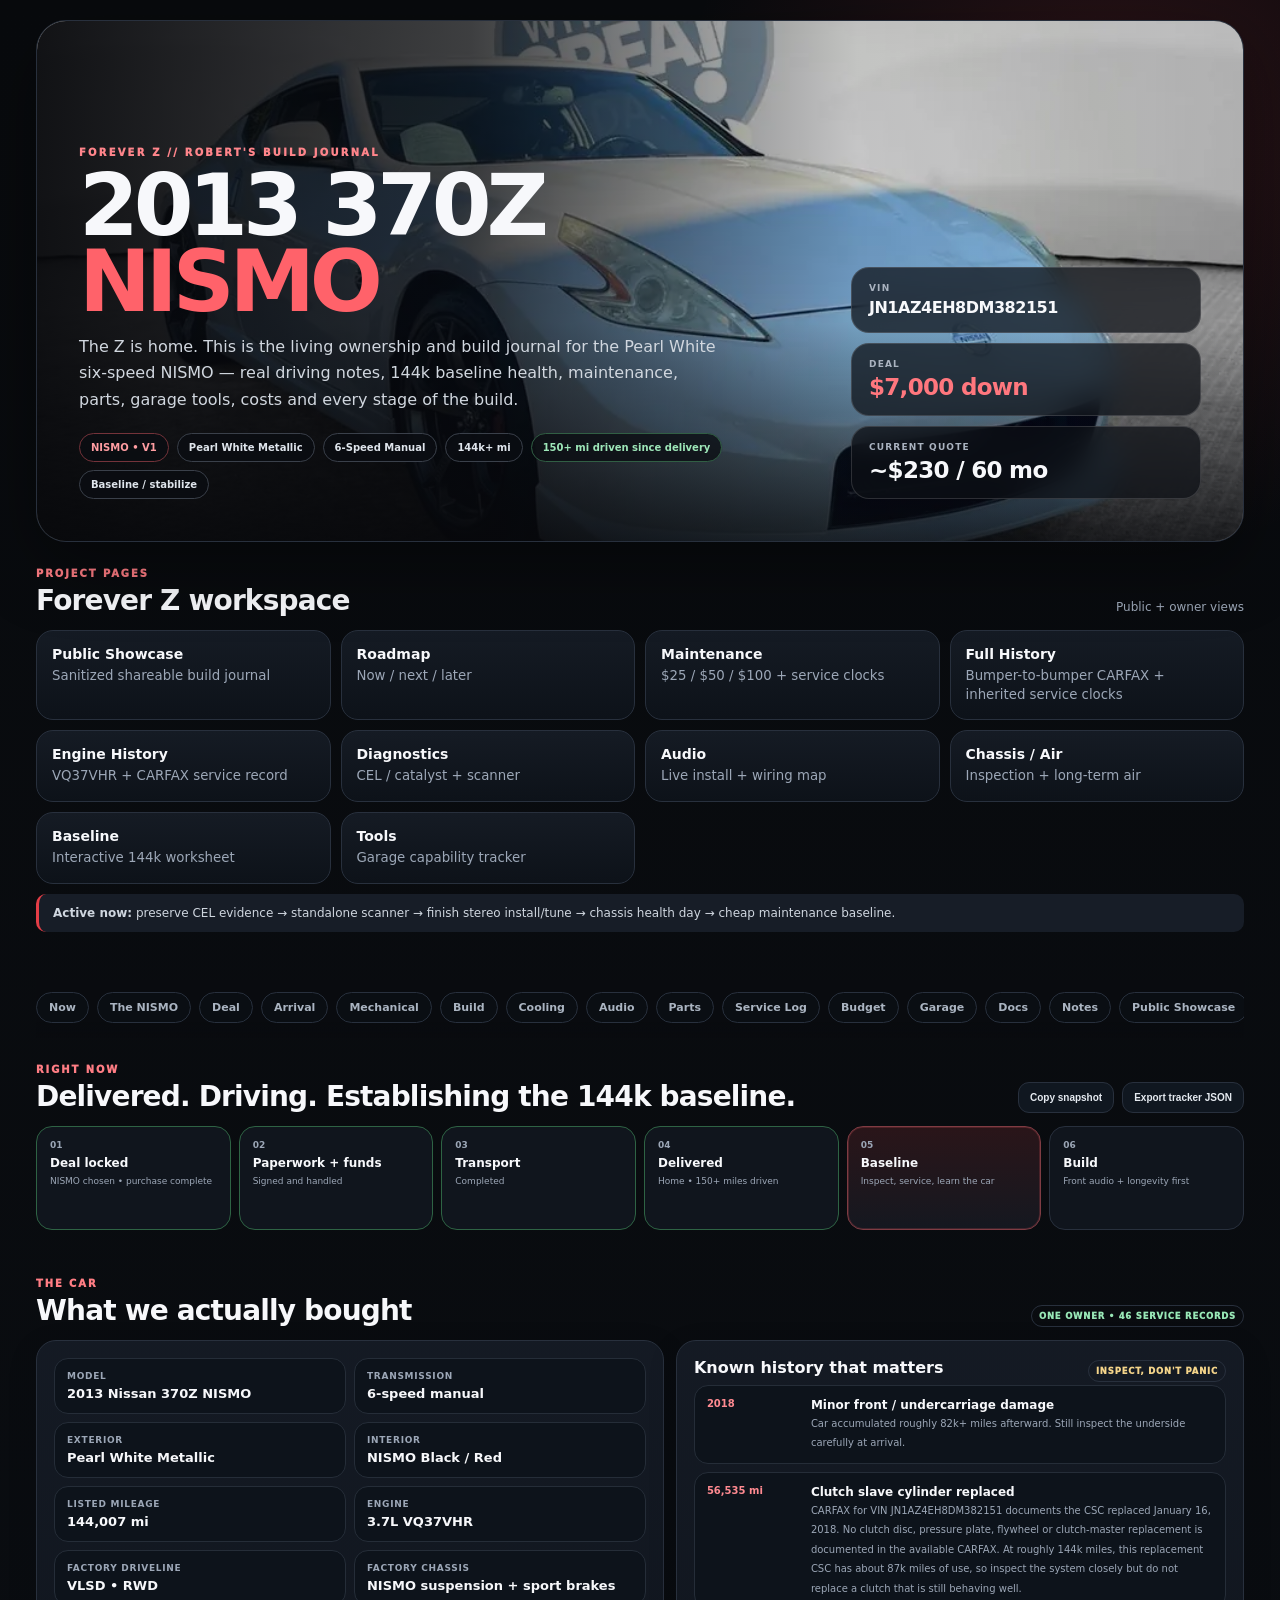
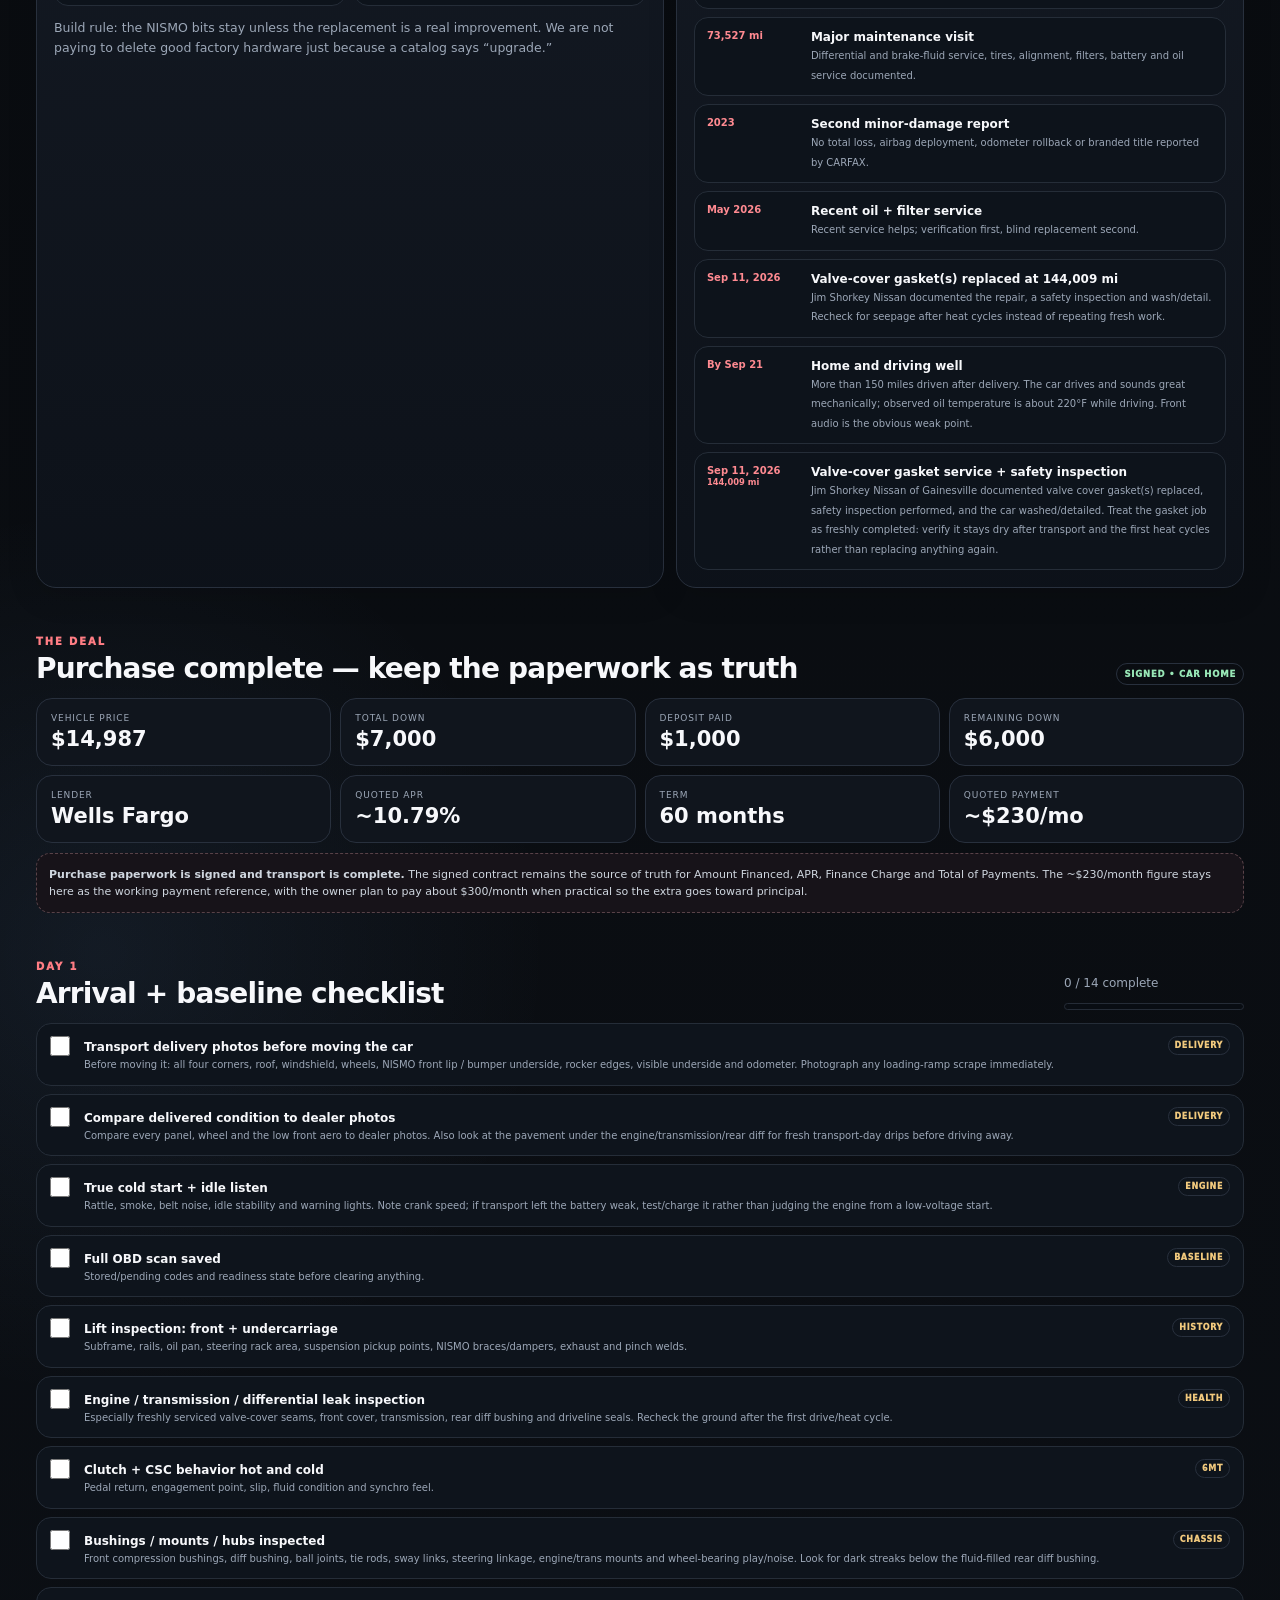
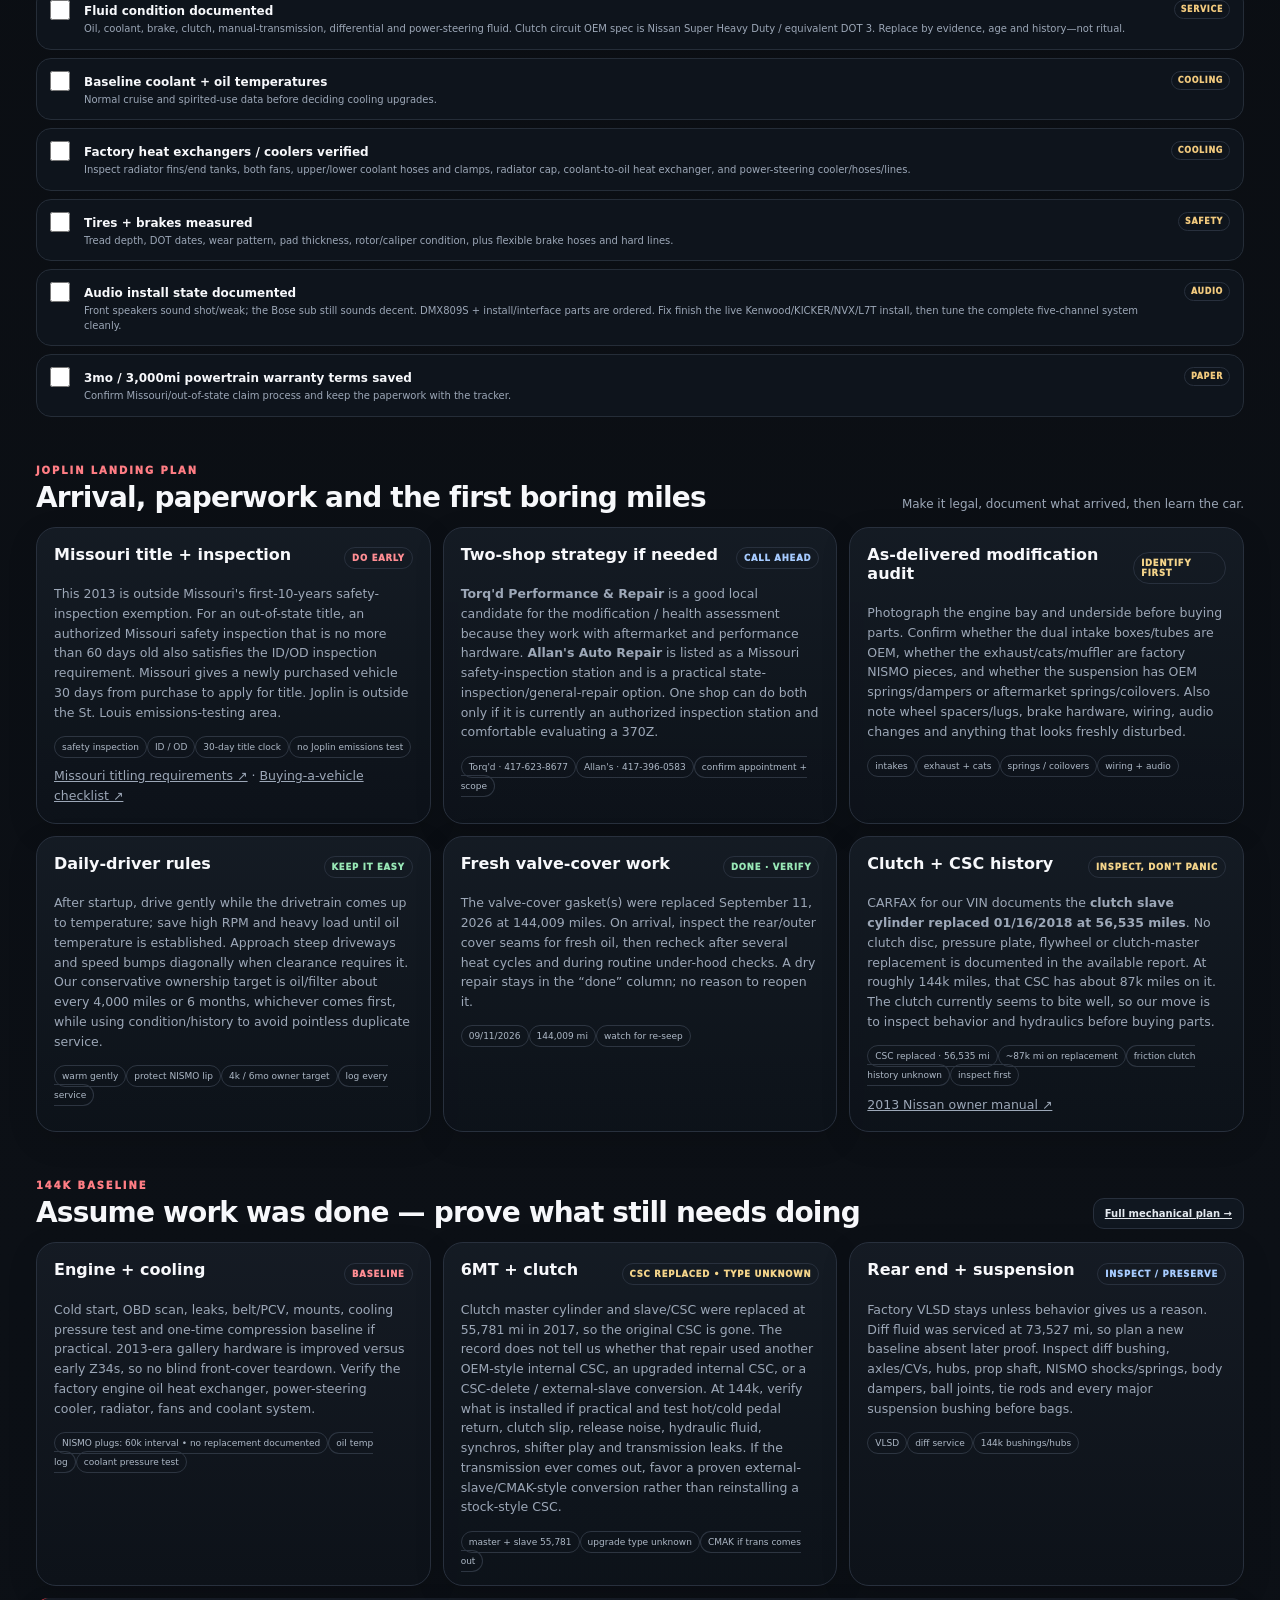
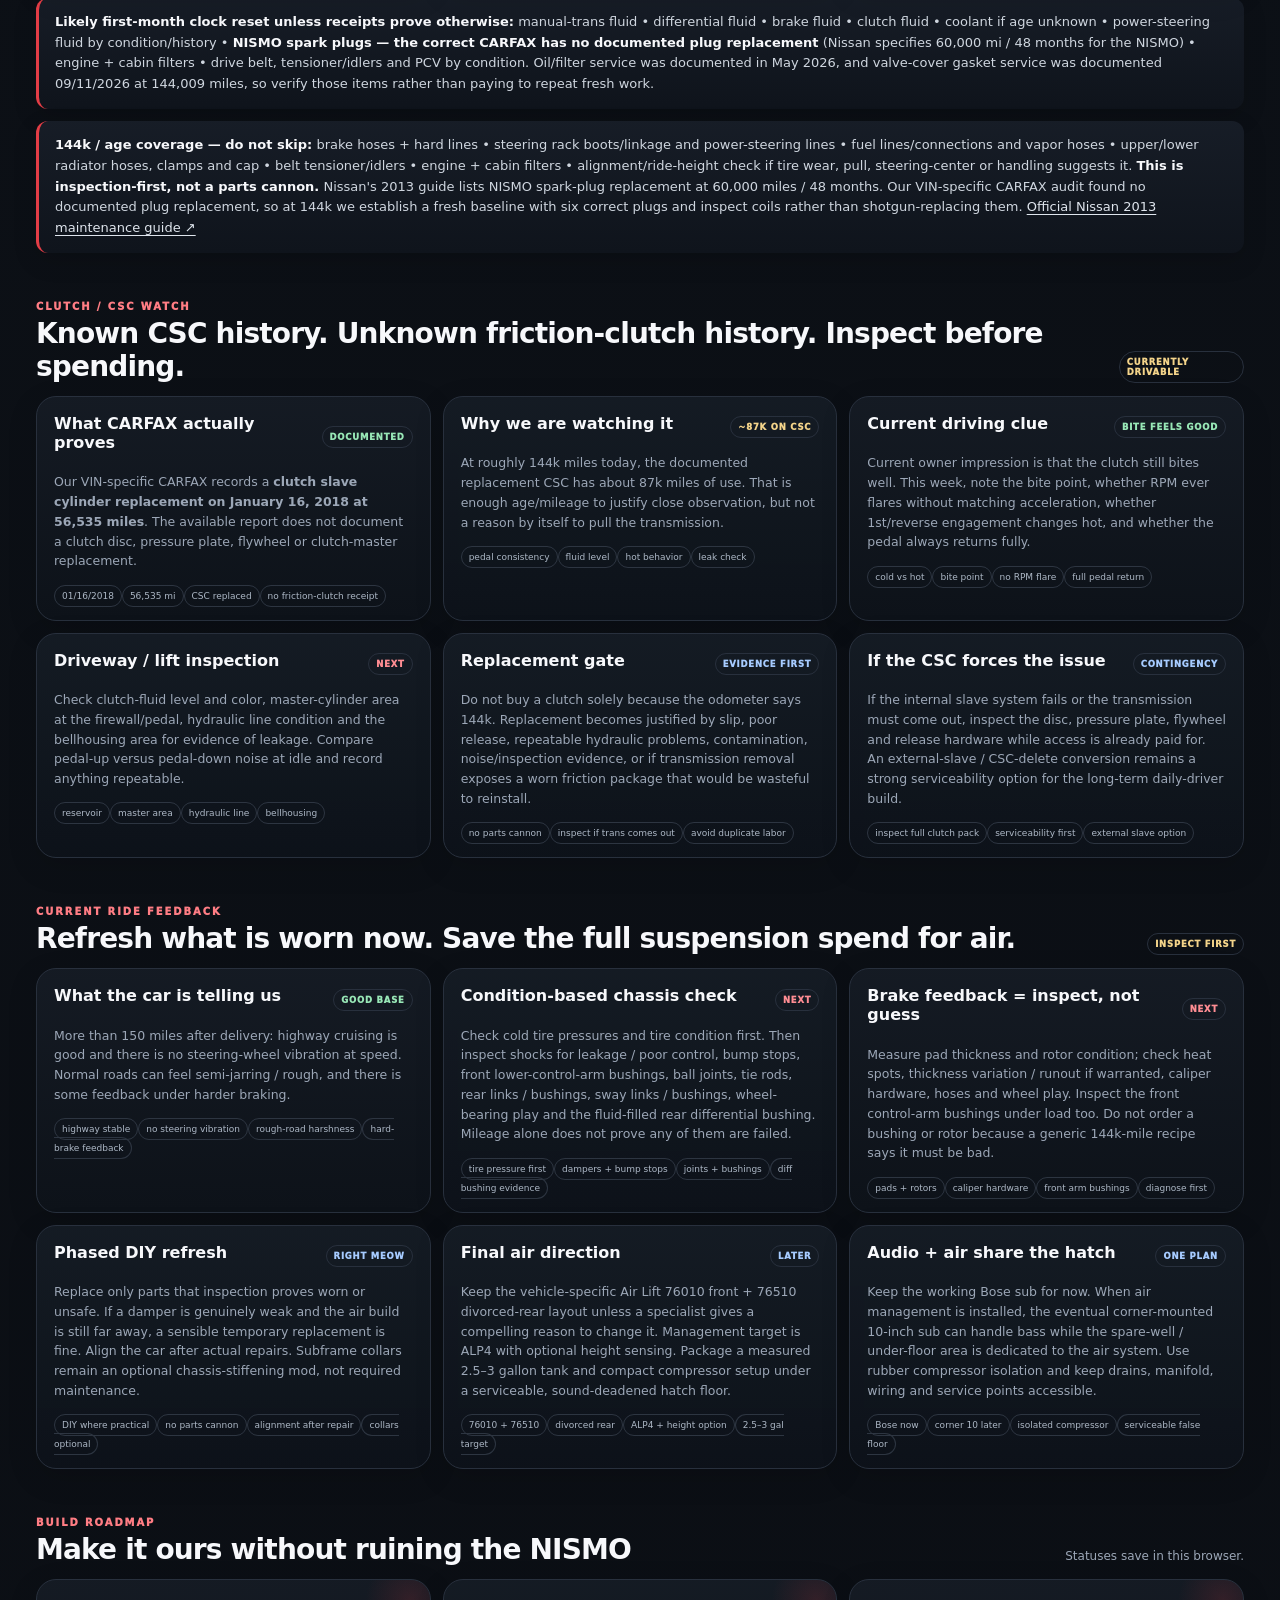
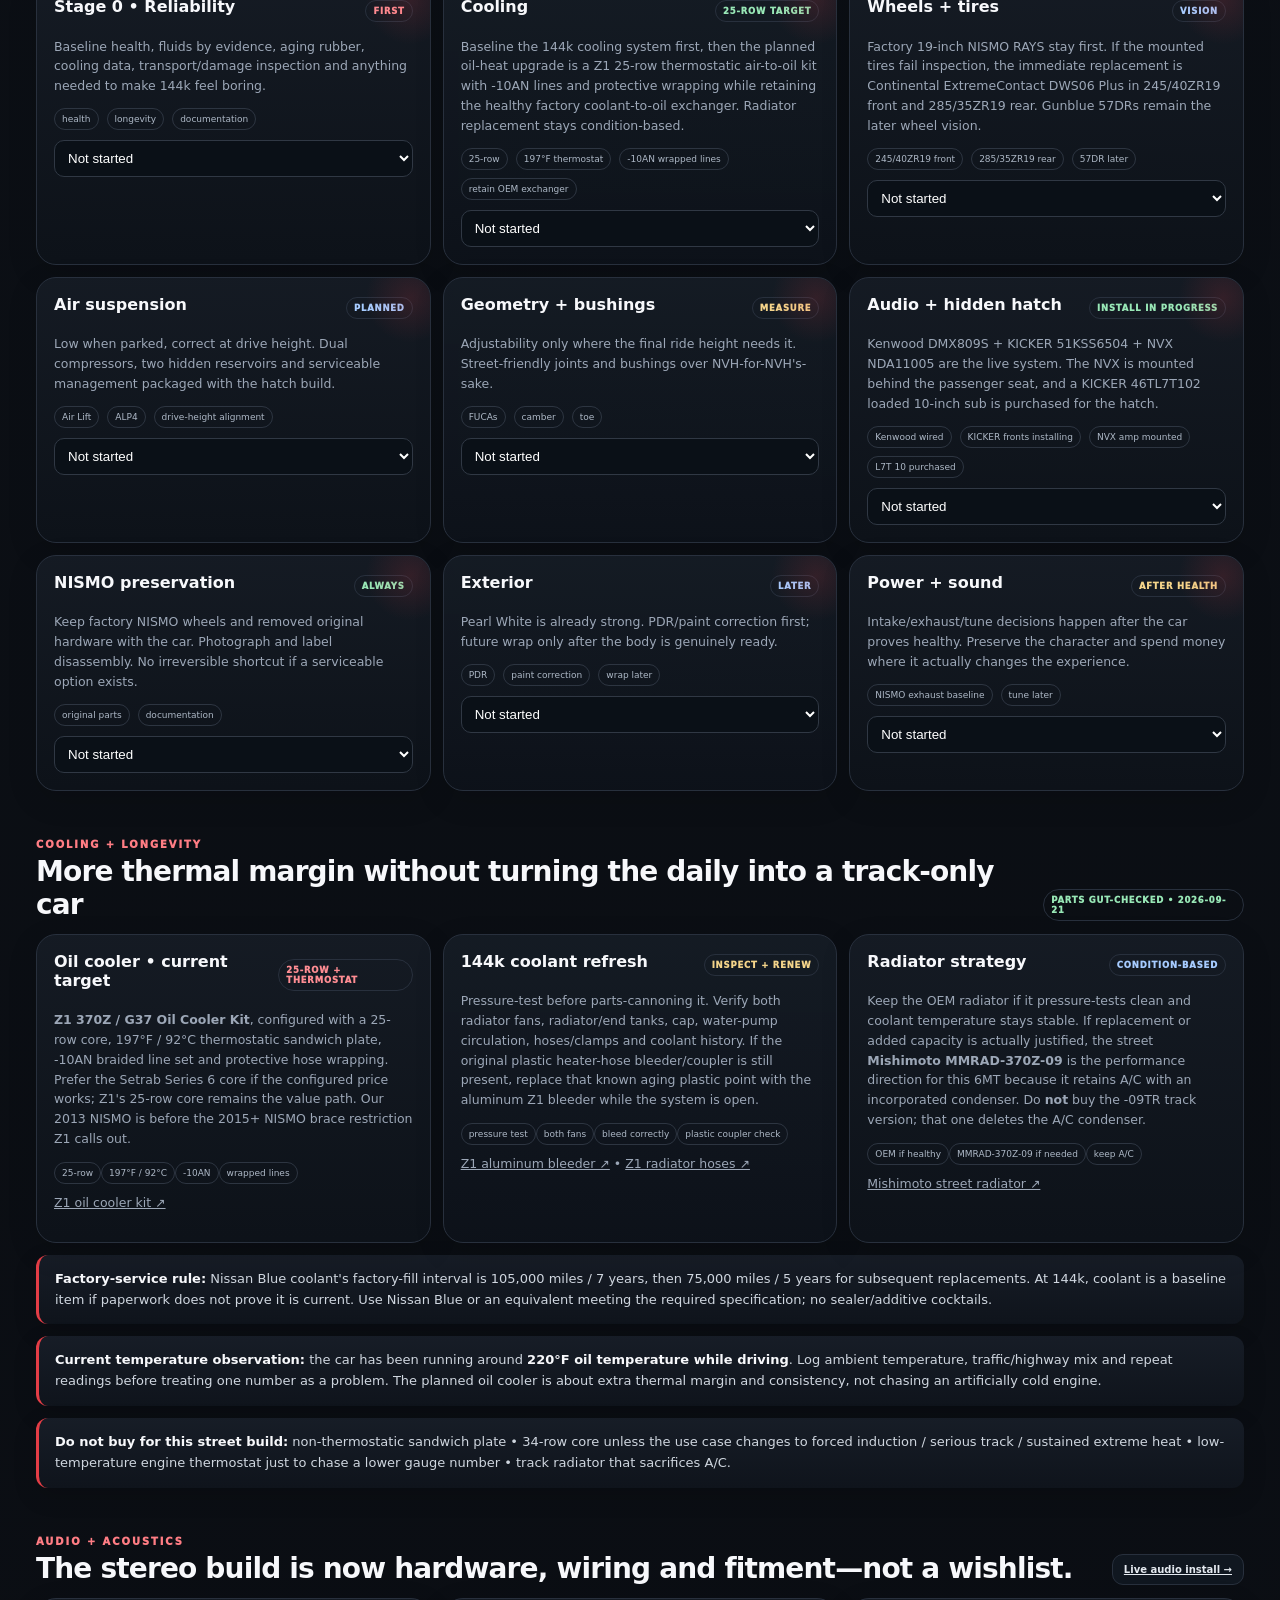
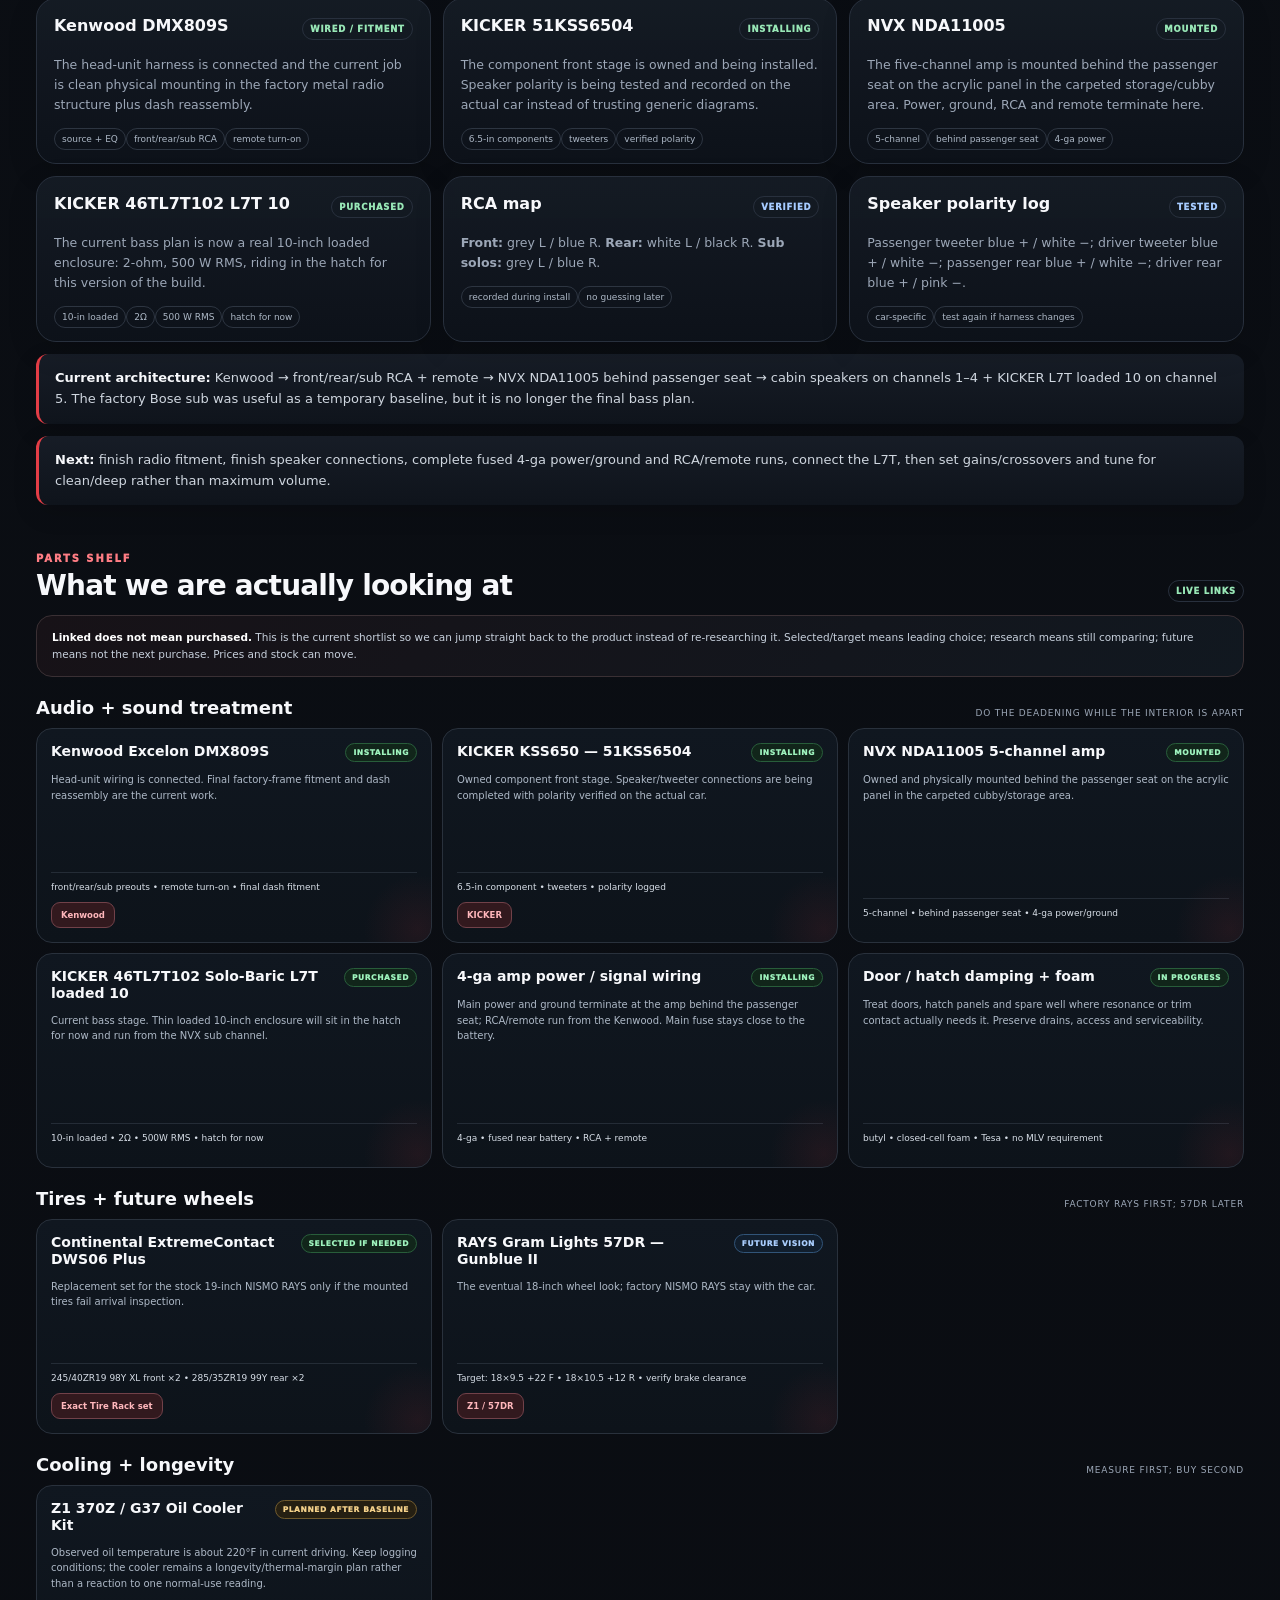
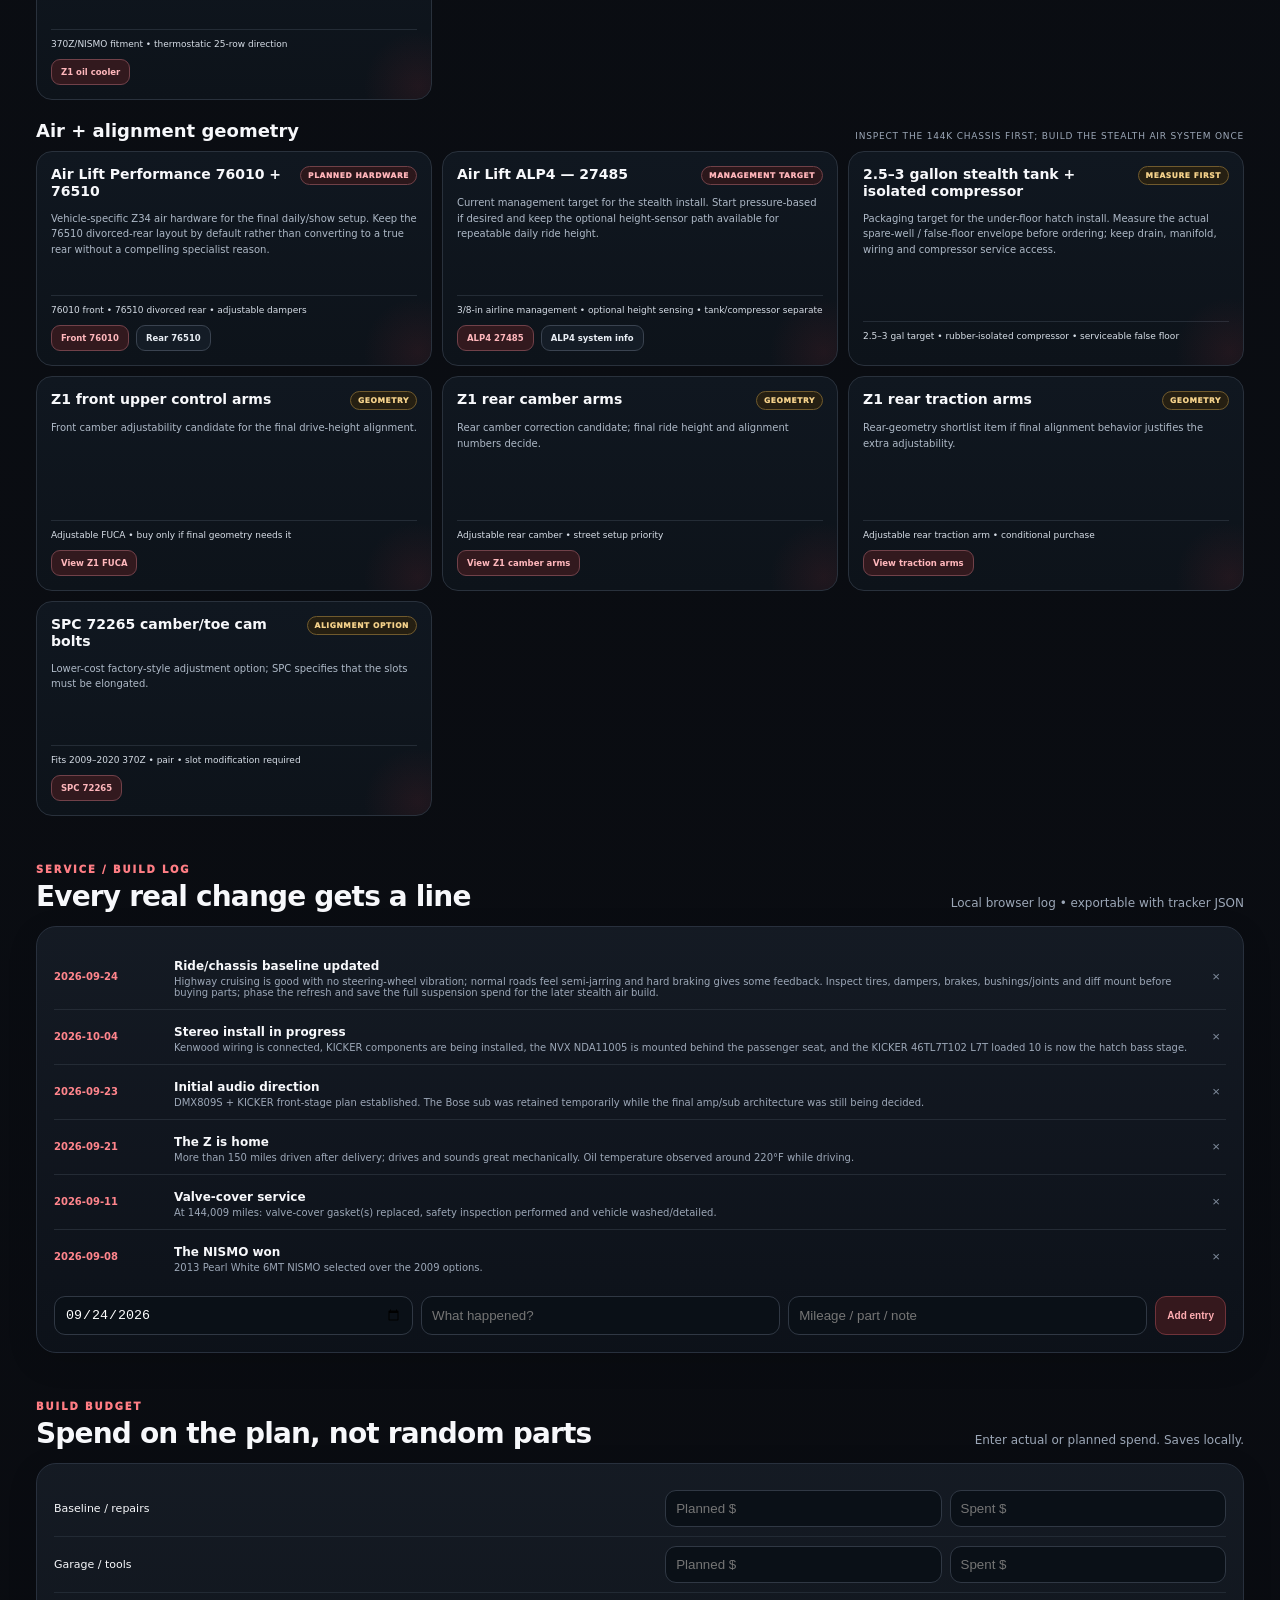
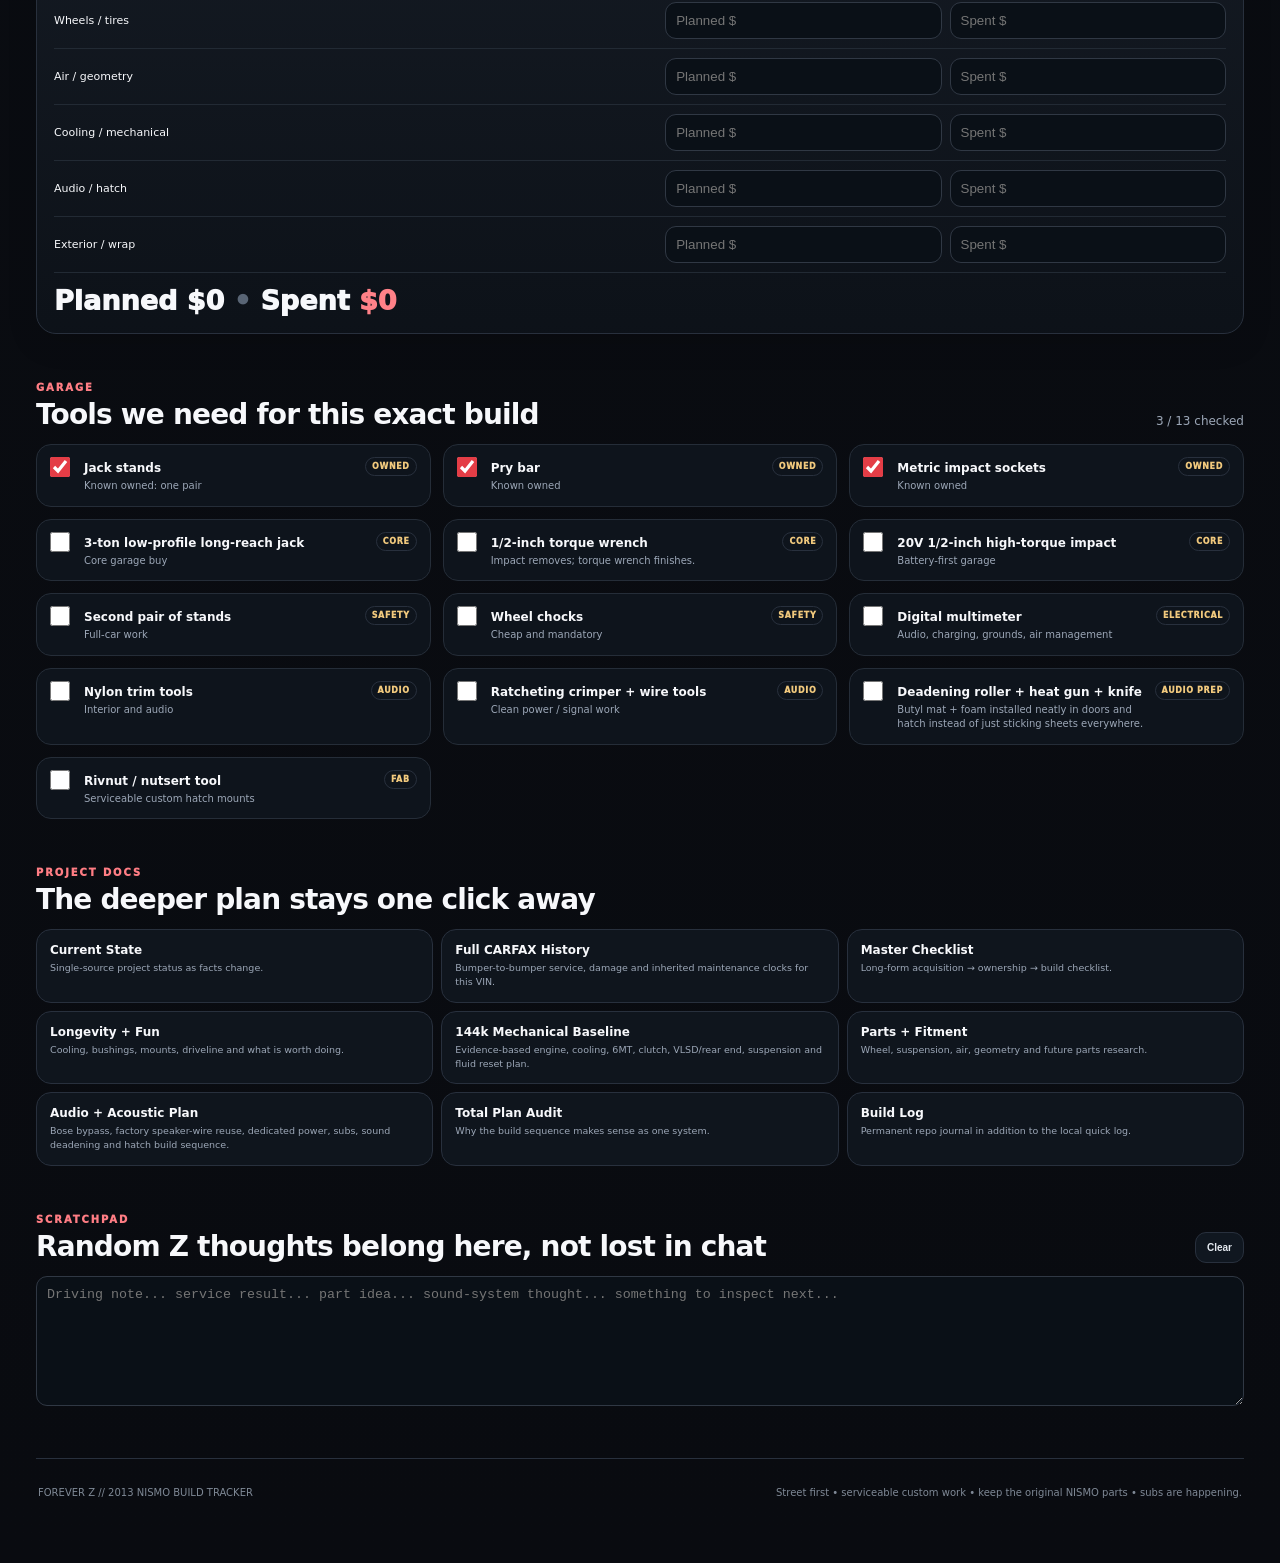
==== commit fa584b48: "Refresh homepage project log for stereo install" ====
--- a/index.html
+++ b/index.html
@@ -292,7 +292,8 @@
  {date:'2026-09-08',title:'The NISMO won',detail:'2013 Pearl White 6MT NISMO selected over the 2009 options.'},
  {date:'2026-09-11',title:'Valve-cover service',detail:'At 144,009 miles: valve-cover gasket(s) replaced, safety inspection performed and vehicle washed/detailed.'},
  {date:'2026-09-21',title:'The Z is home',detail:'More than 150 miles driven after delivery; drives and sounds great mechanically. Oil temperature observed around 220°F while driving.'},
- {date:'2026-09-23',title:'Audio direction locked',detail:'DMX809S + install parts ordered. Fronts next: KICKER KSS650 + KEY200.4. Keep the Bose sub for now; stealth single-10 is optional later.'},
+ {date:'2026-09-23',title:'Initial audio direction',detail:'DMX809S + KICKER front-stage plan established. The Bose sub was retained temporarily while the final amp/sub architecture was still being decided.'},
+ {date:'2026-10-04',title:'Stereo install in progress',detail:'Kenwood wiring is connected, KICKER components are being installed, the NVX NDA11005 is mounted behind the passenger seat, and the KICKER 46TL7T102 L7T loaded 10 is now the hatch bass stage.'},
  {date:'2026-09-24',title:'Ride/chassis baseline updated',detail:'Highway cruising is good with no steering-wheel vibration; normal roads feel semi-jarring and hard braking gives some feedback. Inspect tires, dampers, brakes, bushings/joints and diff mount before buying parts; phase the refresh and save the full suspension spend for the later stealth air build.'}
 ];
 let log;try{log=JSON.parse(get('serviceLog'))||defaultLog}catch(e){log=defaultLog}
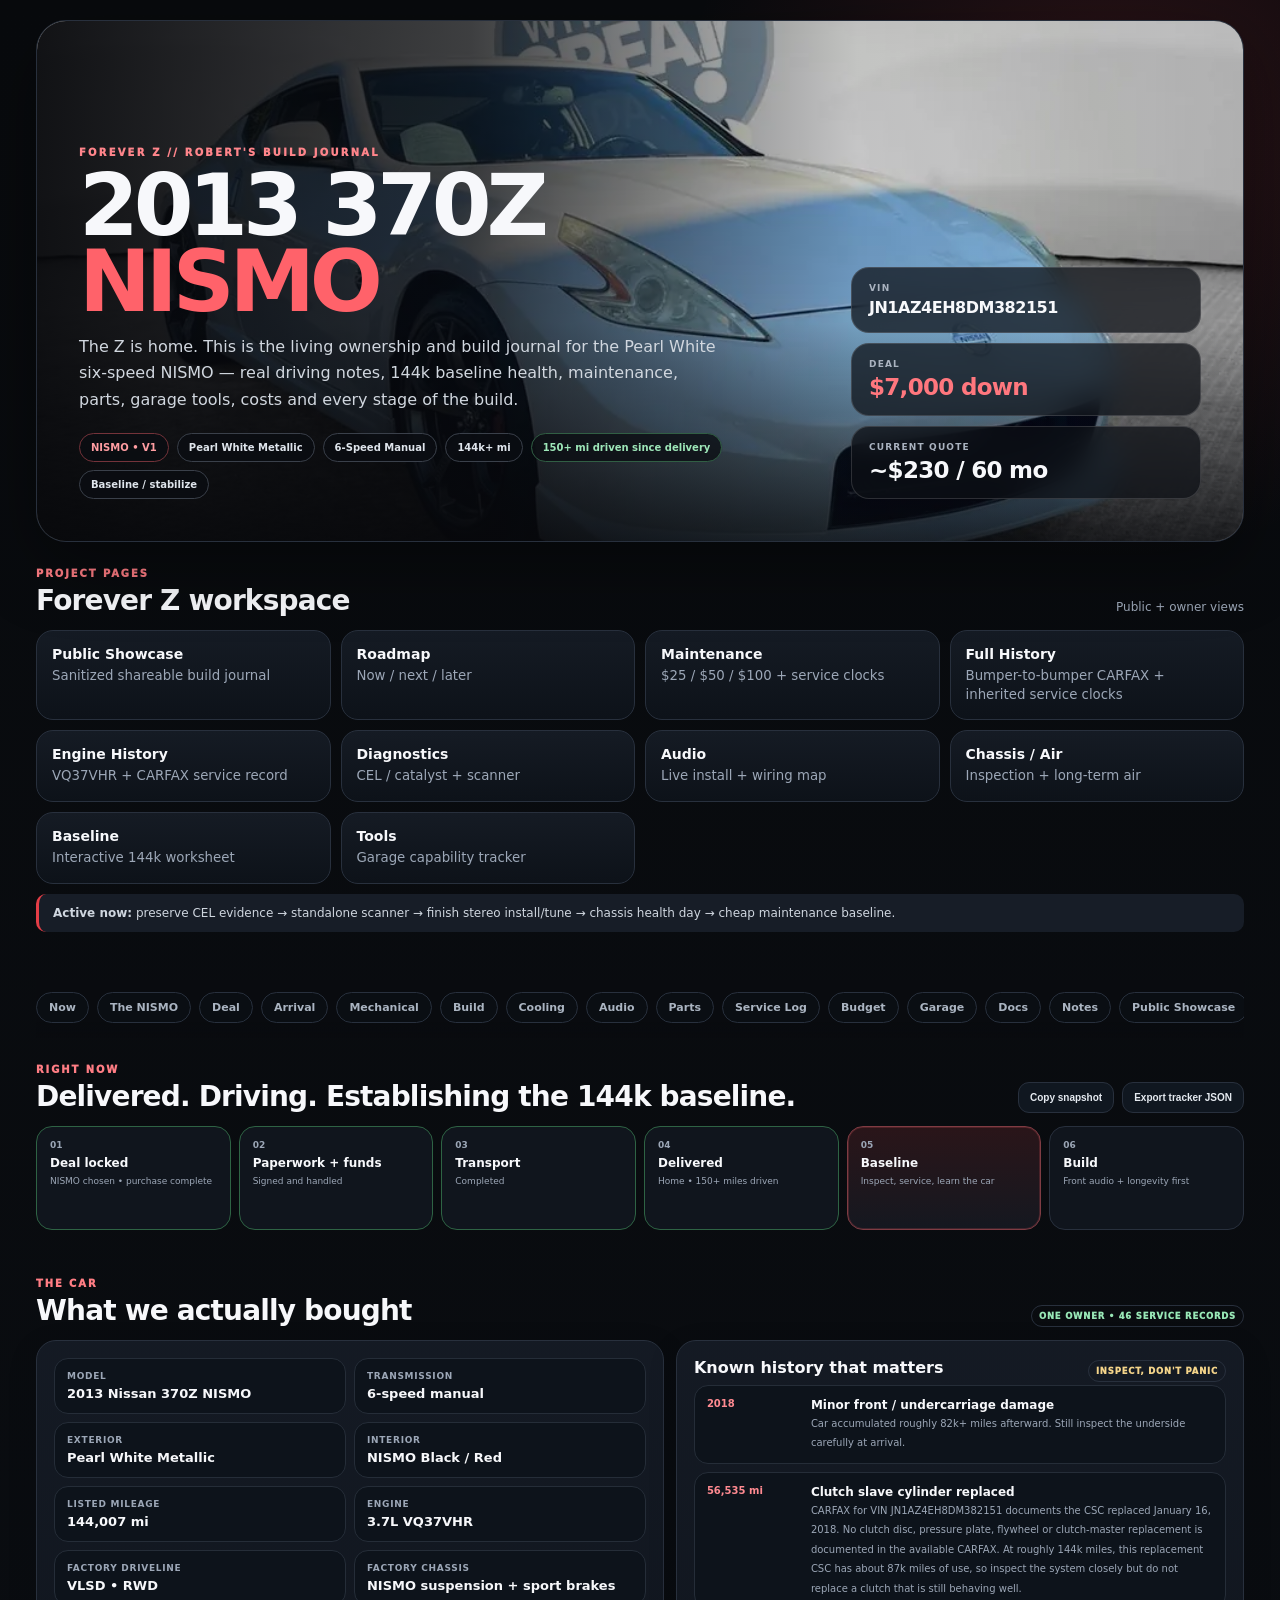
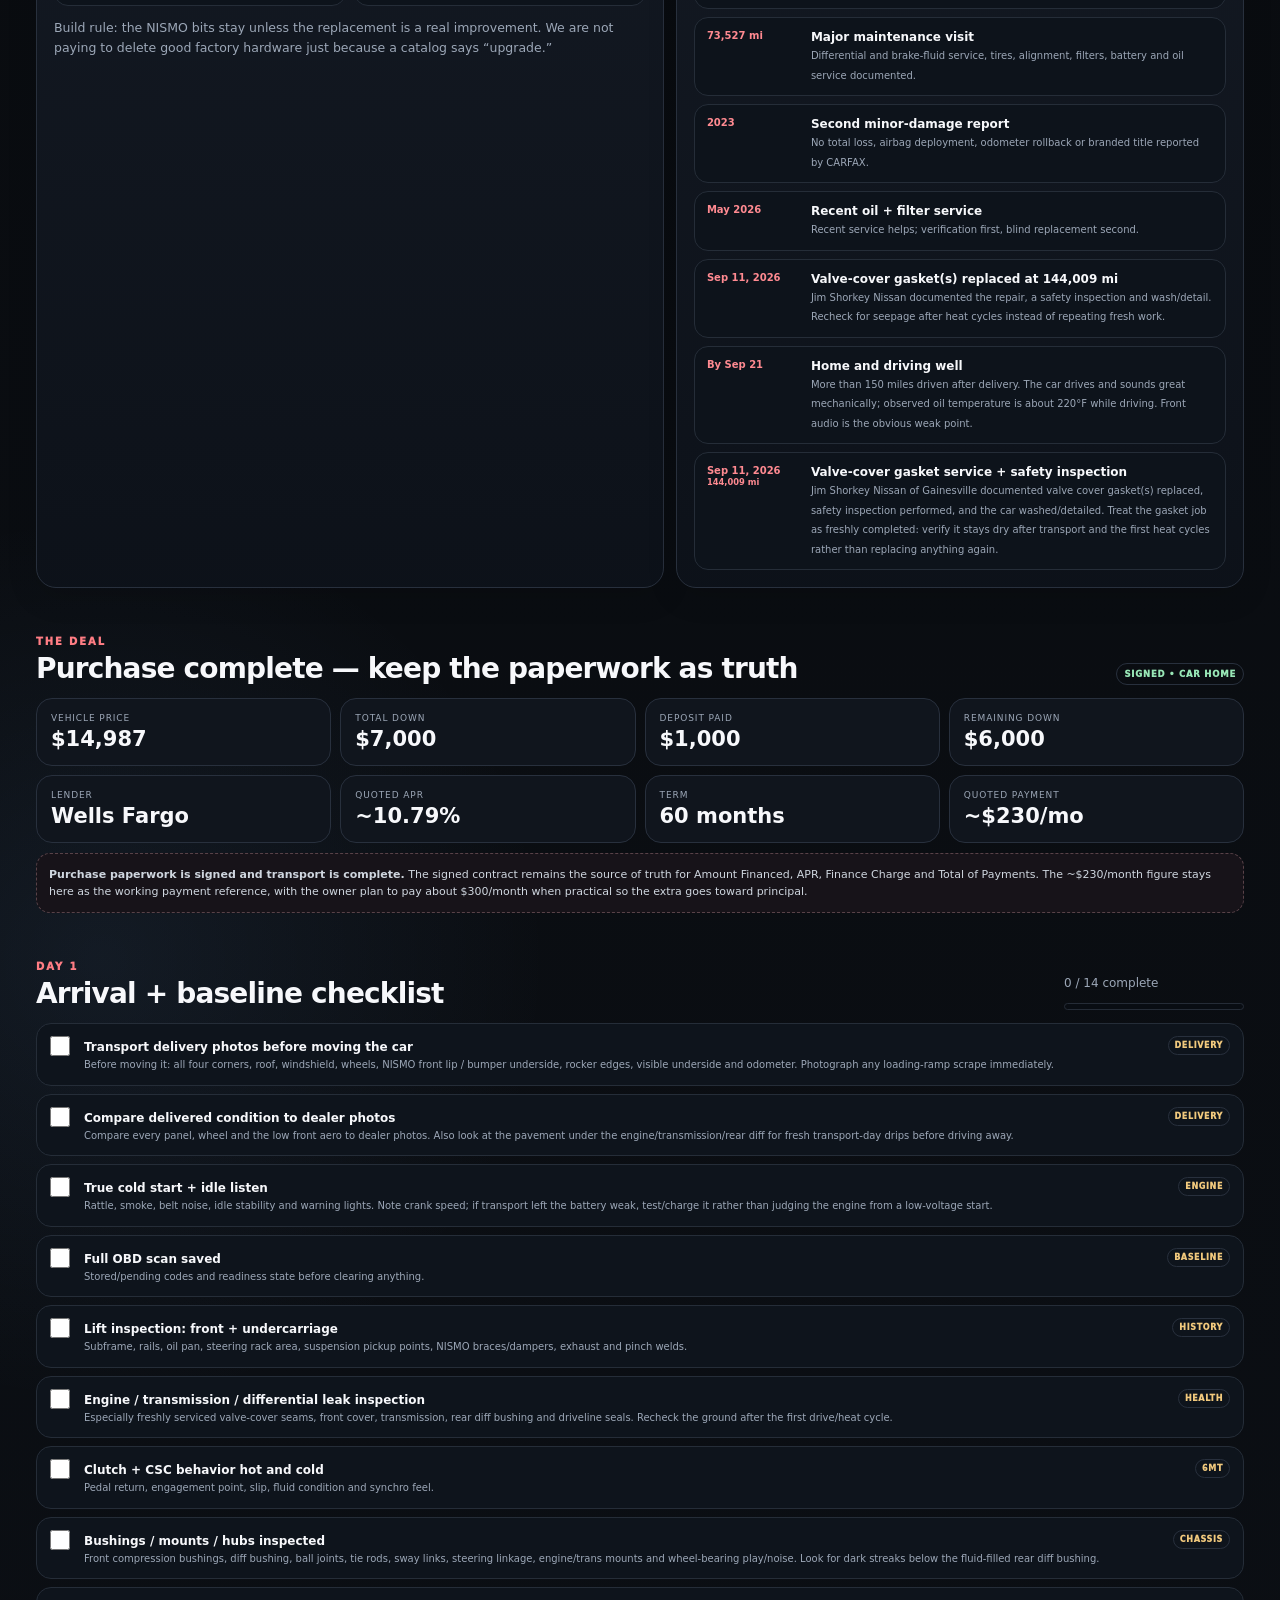
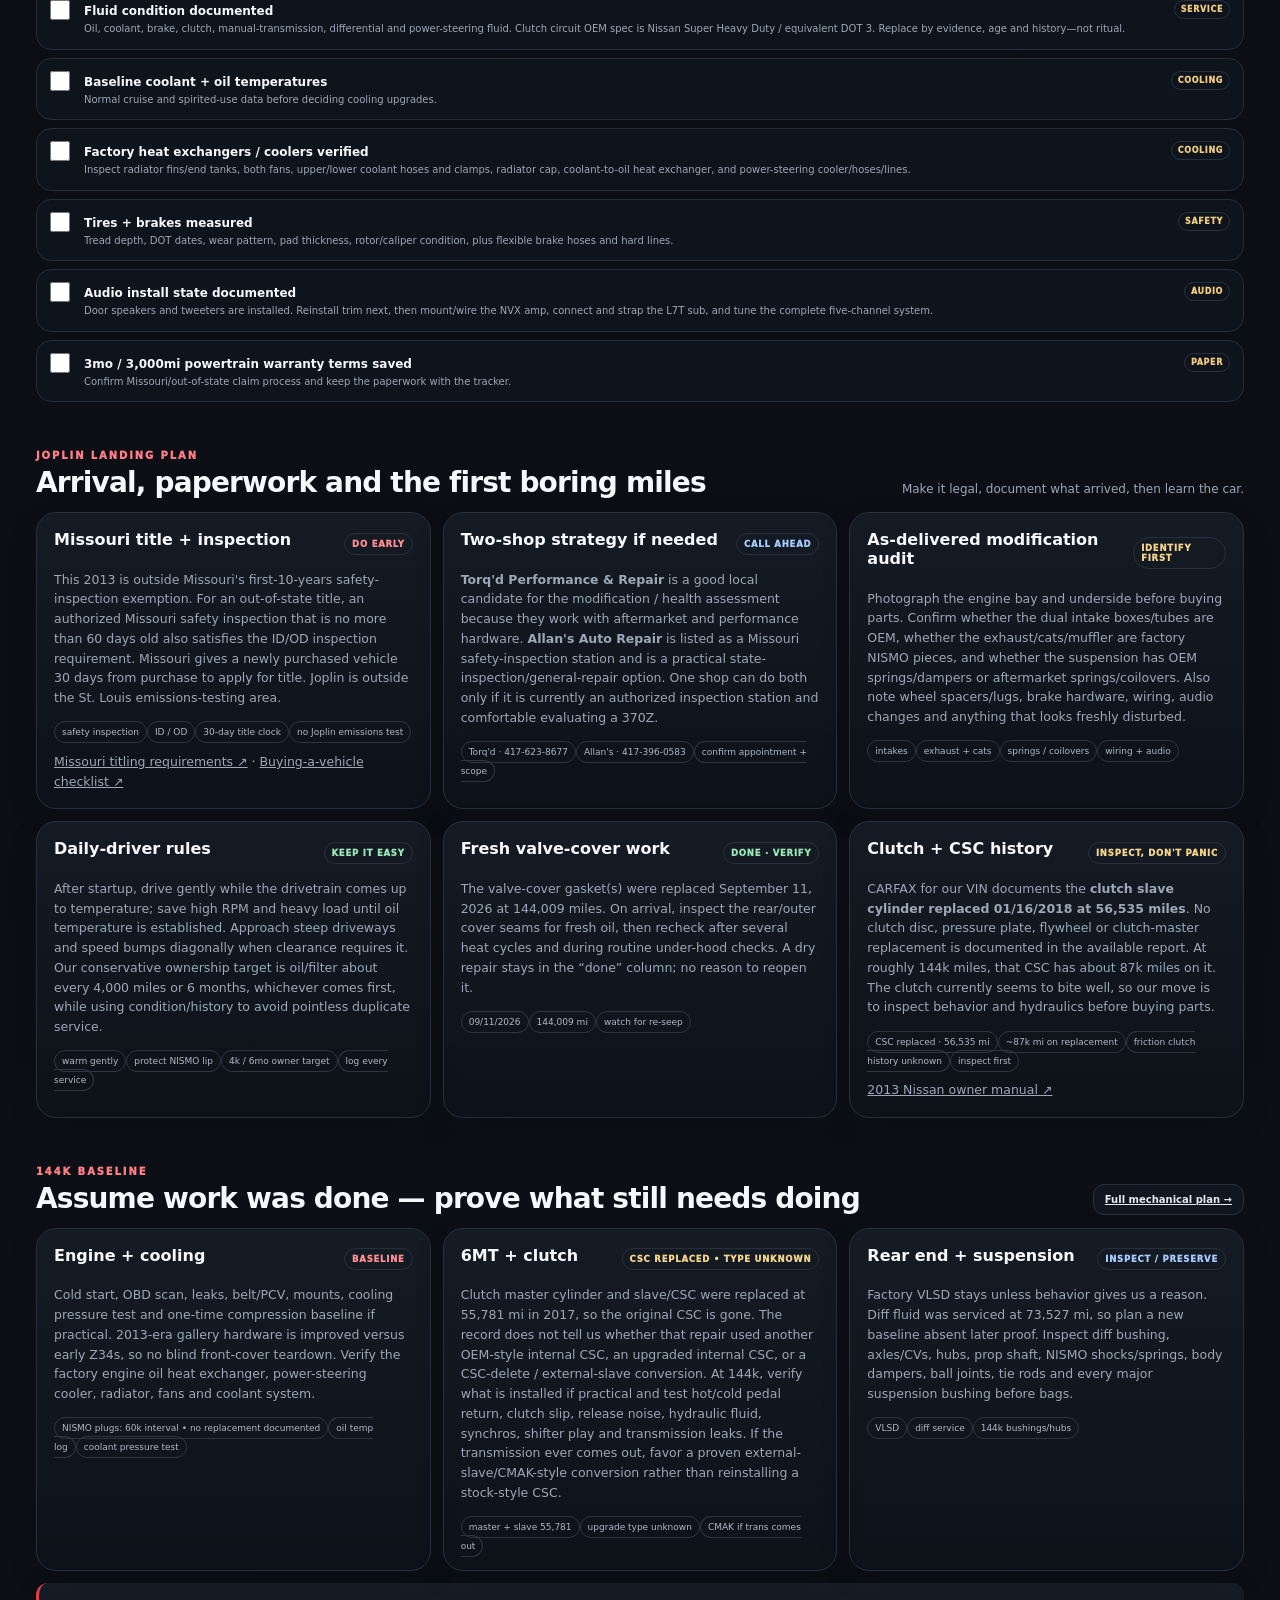
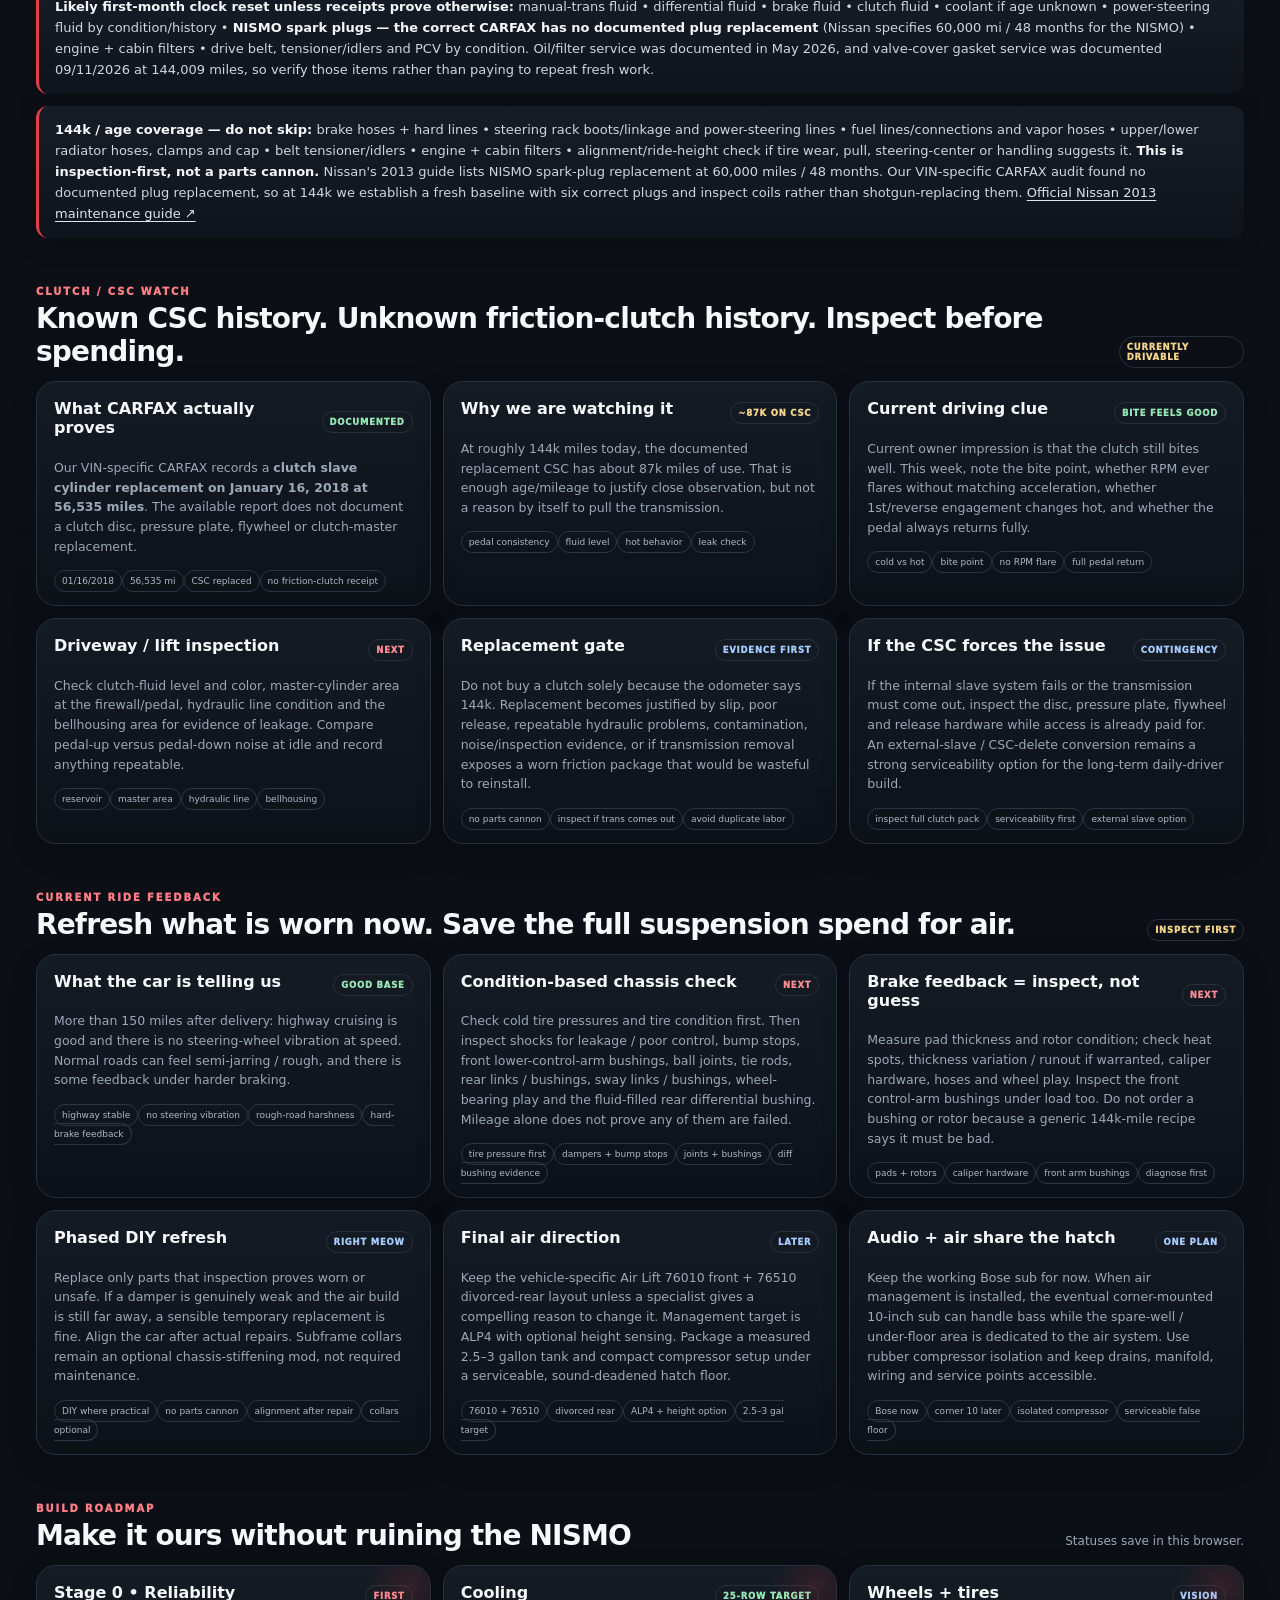
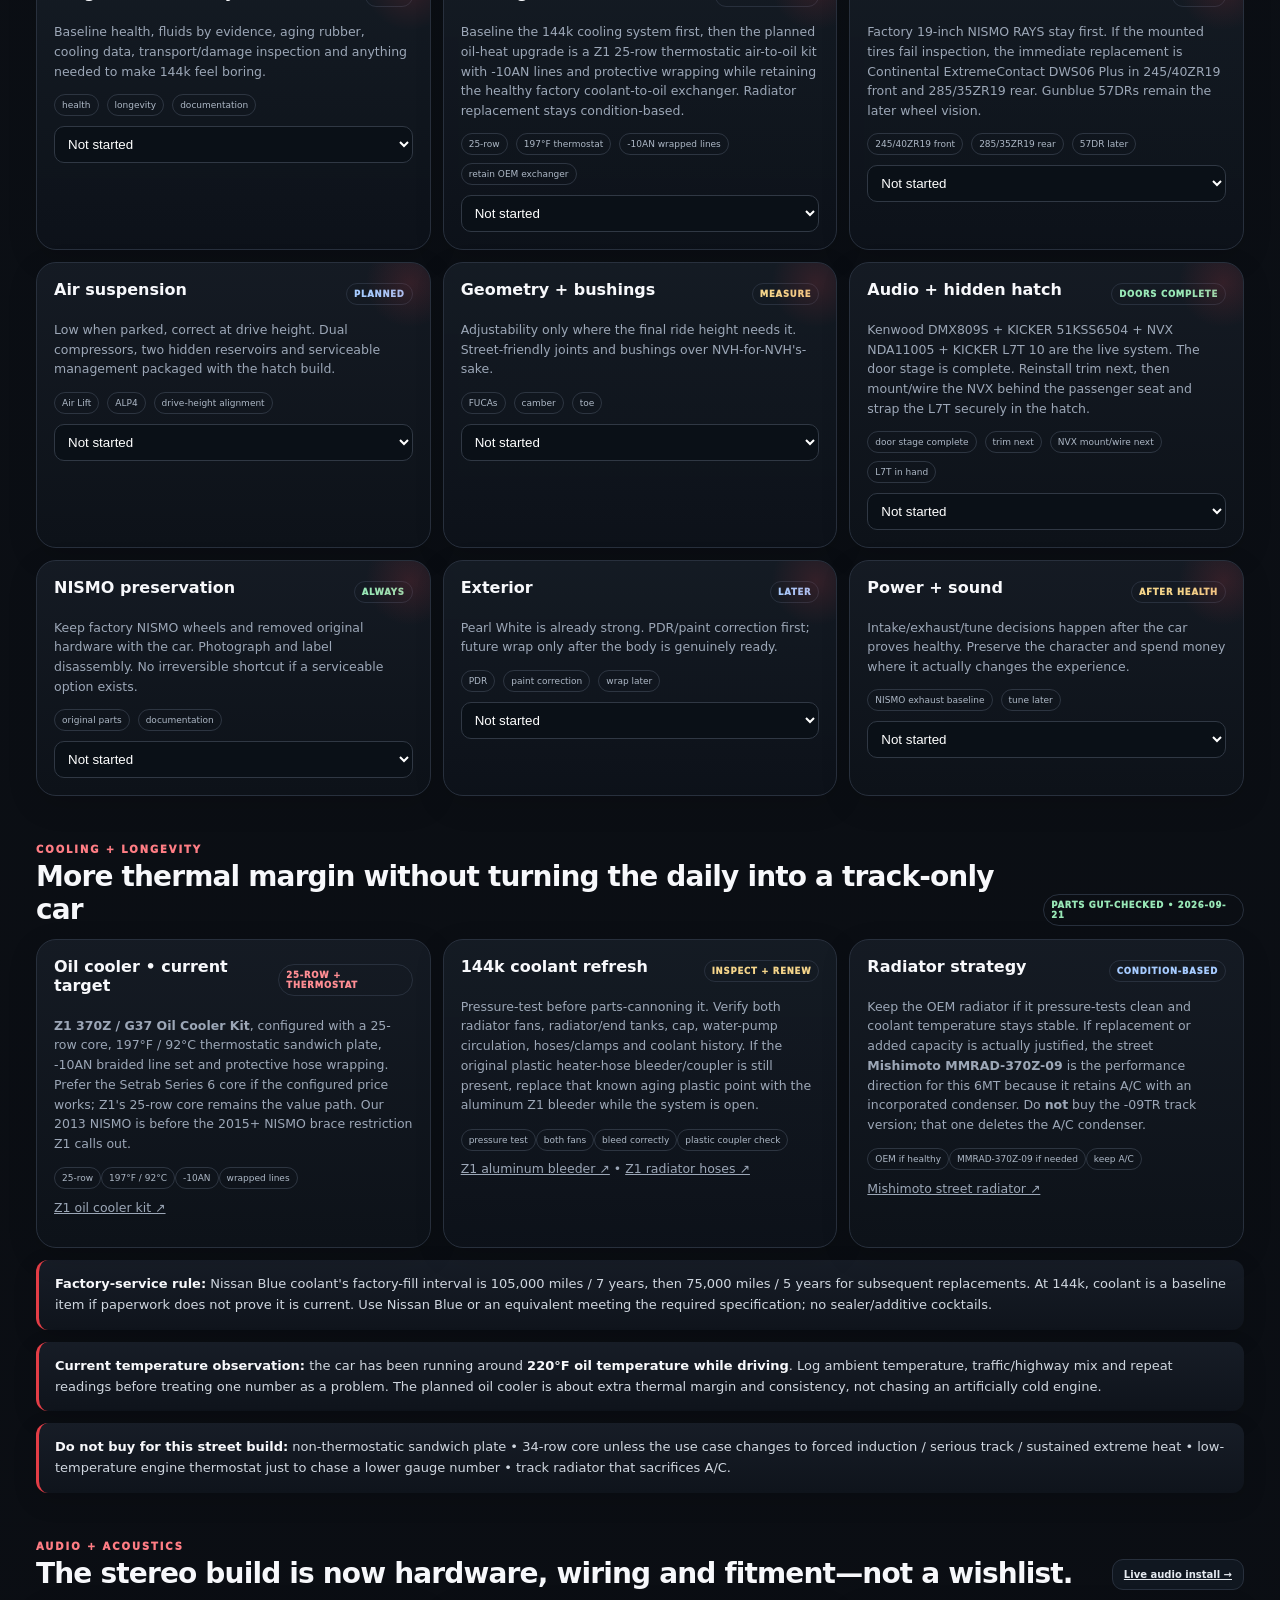
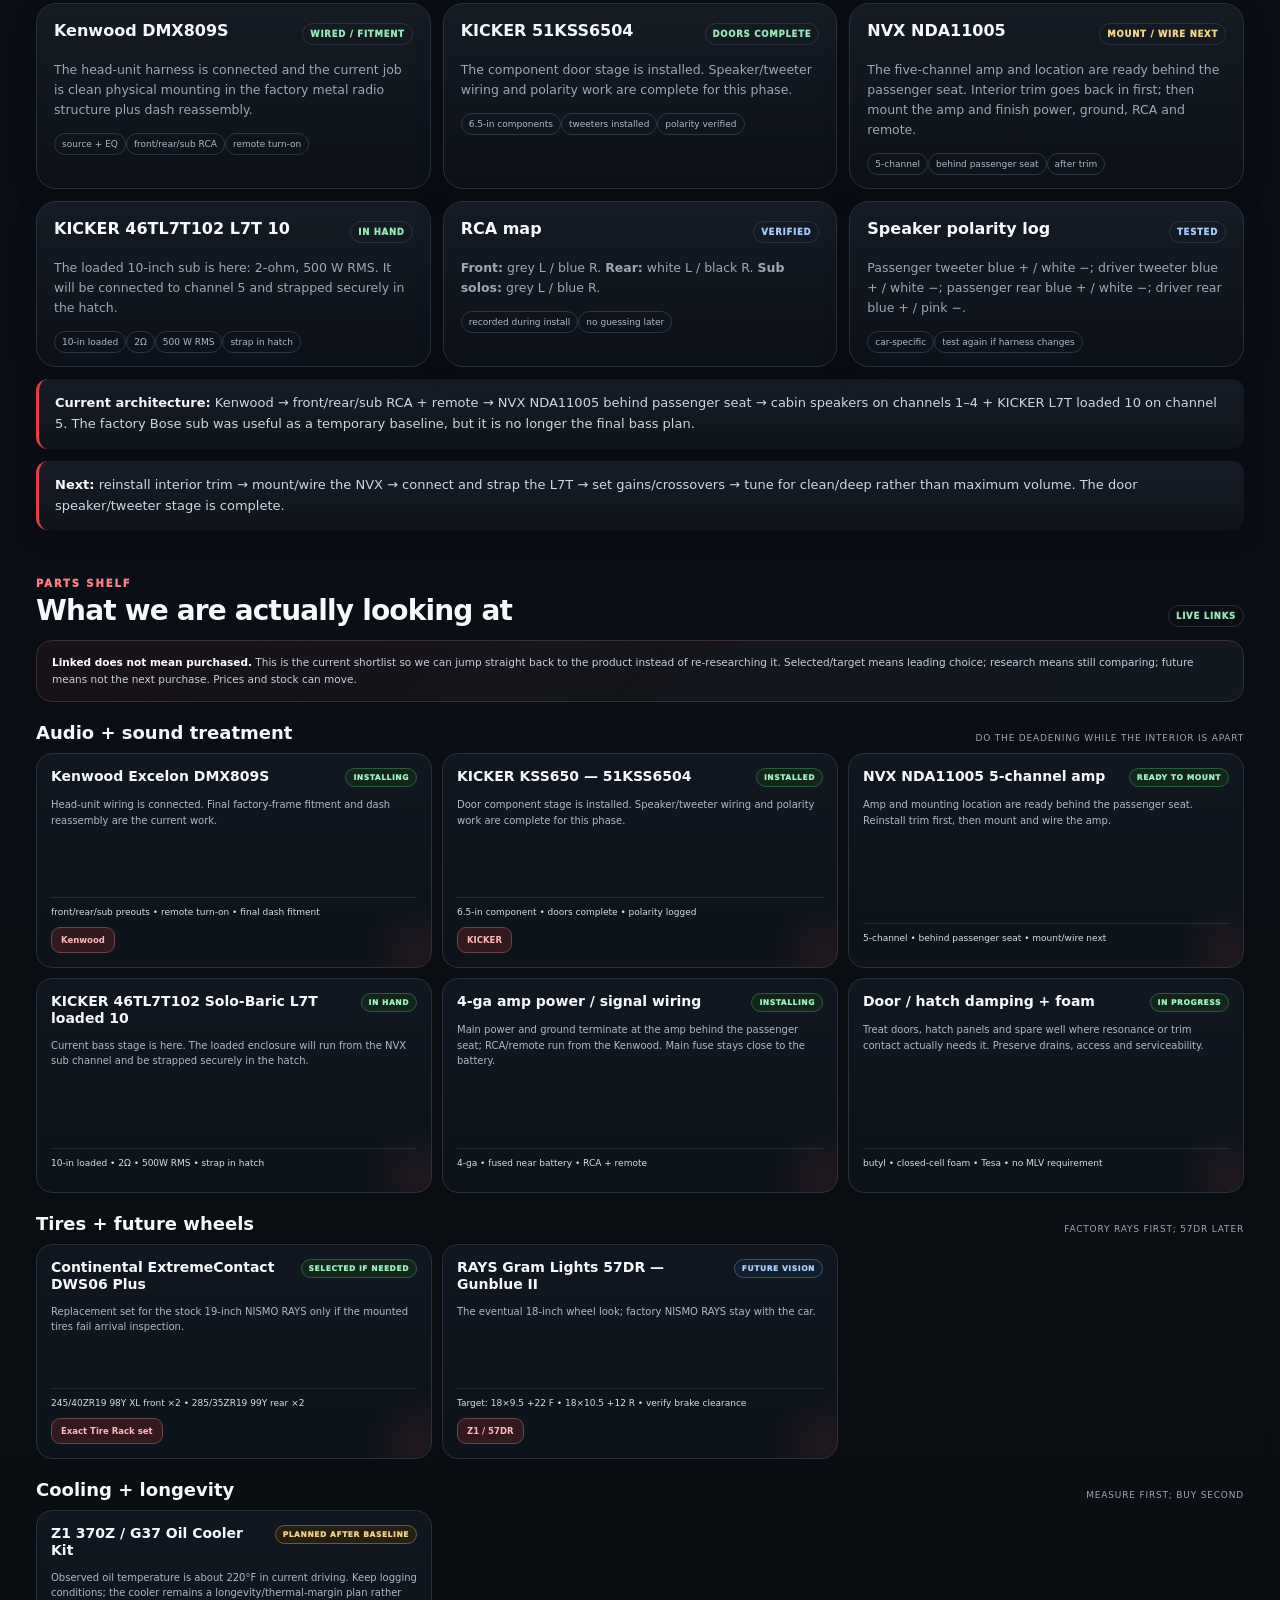
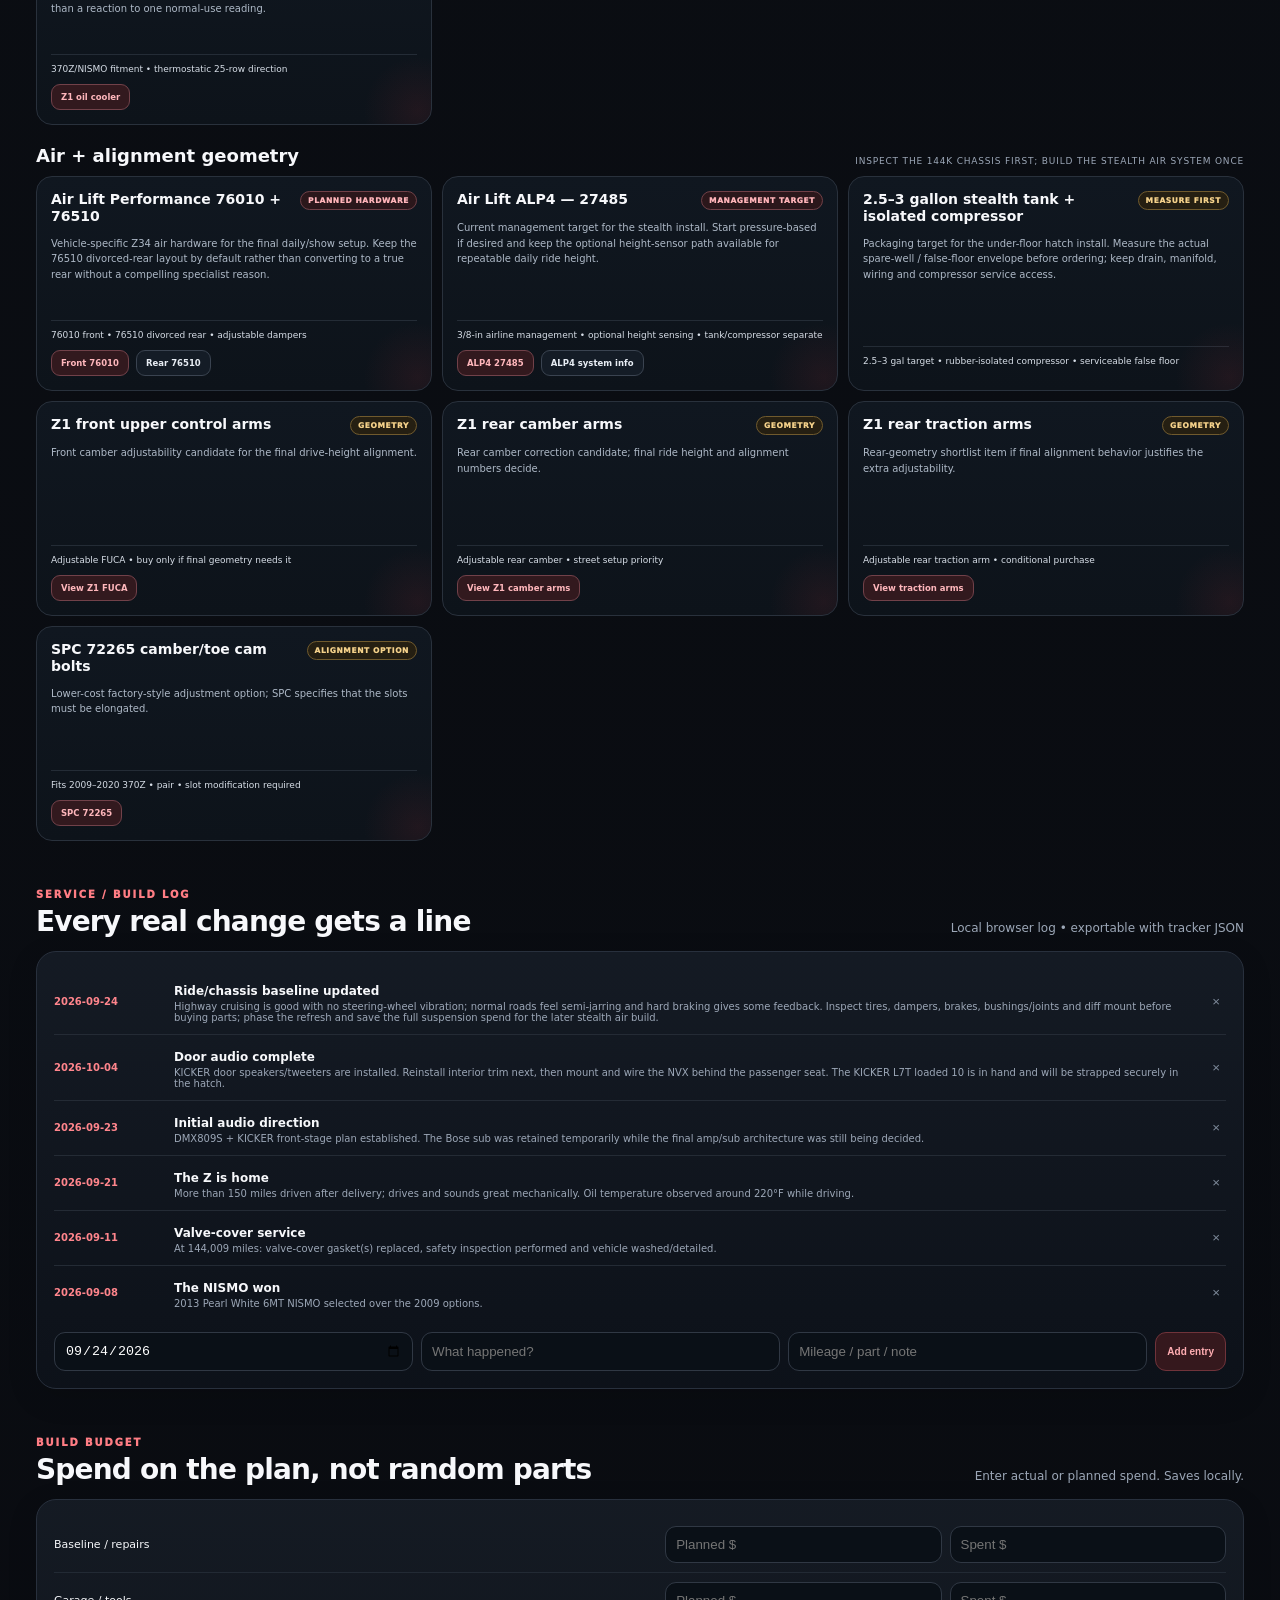
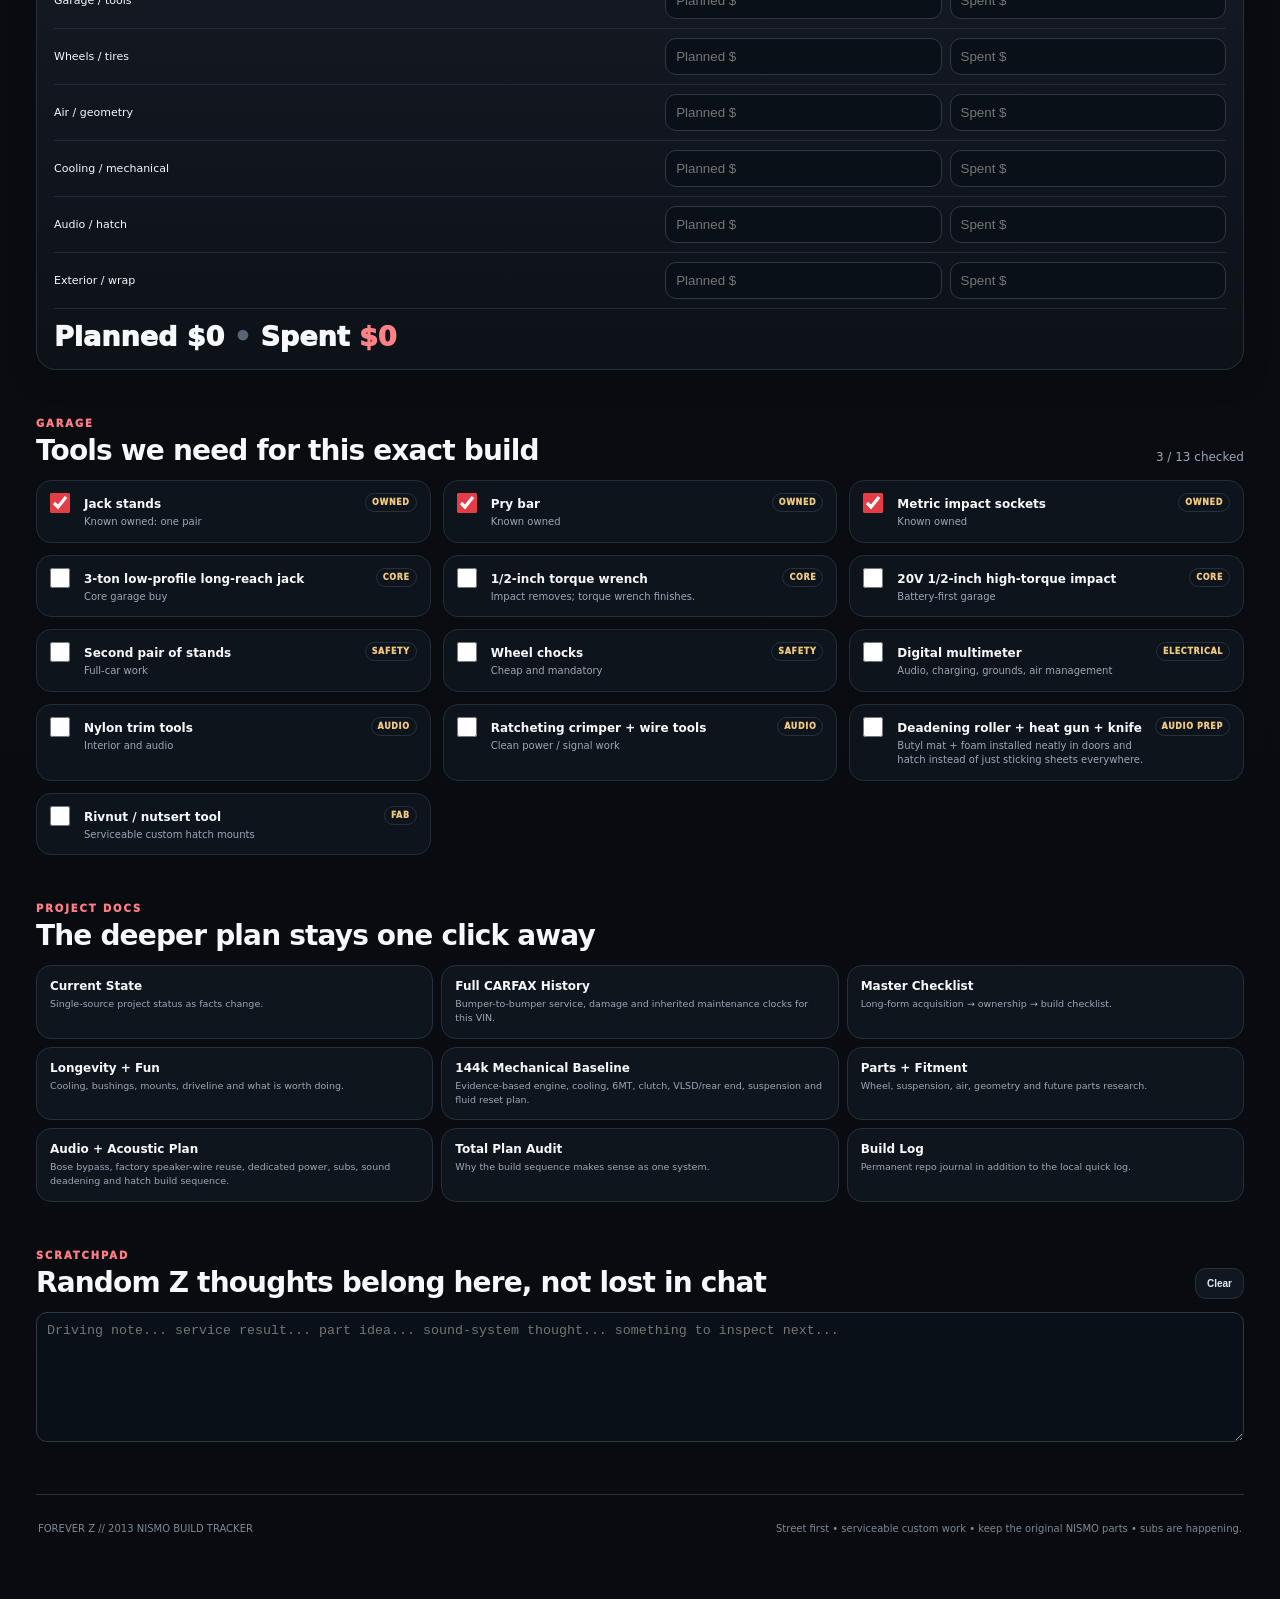
==== commit 8fecac5c: "Advance homepage audio install milestone" ====
--- a/index.html
+++ b/index.html
@@ -160,7 +160,7 @@
   <article class="card module"><div class="top"><h3>Wheels + tires</h3><span class="status s-blue">VISION</span></div><p>Gunblue RAYS Gram Lights 57DR. Current target: 18×9.5 +22 front / 18×10.5 +12 rear with real street rubber.</p><div class="module-meta"><span class="mini">255/40R18</span><span class="mini">285/35R18</span><span class="mini">verify NISMO brake clearance</span></div><select data-module="wheels"><option>Not started</option><option>Researching</option><option>Parts ordered</option><option>In progress</option><option>Complete</option></select></article>
   <article class="card module"><div class="top"><h3>Air suspension</h3><span class="status s-blue">PLANNED</span></div><p>Low when parked, correct at drive height. Dual compressors, two hidden reservoirs and serviceable management packaged with the hatch build.</p><div class="module-meta"><span class="mini">Air Lift</span><span class="mini">ALP4</span><span class="mini">drive-height alignment</span></div><select data-module="air"><option>Not started</option><option>Researching</option><option>Parts ordered</option><option>In progress</option><option>Complete</option></select></article>
   <article class="card module"><div class="top"><h3>Geometry + bushings</h3><span class="status s-amber">MEASURE</span></div><p>Adjustability only where the final ride height needs it. Street-friendly joints and bushings over NVH-for-NVH's-sake.</p><div class="module-meta"><span class="mini">FUCAs</span><span class="mini">camber</span><span class="mini">toe</span></div><select data-module="geometry"><option>Not started</option><option>Researching</option><option>Parts ordered</option><option>In progress</option><option>Complete</option></select></article>
-  <article class="card module"><div class="top"><h3>Audio + hidden hatch</h3><span class="status s-green">INSTALL IN PROGRESS</span></div><p>Kenwood DMX809S + KICKER 51KSS6504 + NVX NDA11005 are the live system. The NVX is mounted behind the passenger seat, and a KICKER 46TL7T102 loaded 10-inch sub is purchased for the hatch.</p><div class="module-meta"><span class="mini">Kenwood wired</span><span class="mini">KICKER fronts installing</span><span class="mini">NVX amp mounted</span><span class="mini">L7T 10 purchased</span></div><select data-module="audio"><option>Not started</option><option>Researching</option><option>Parts ordered</option><option>In progress</option><option>Complete</option></select></article>
+  <article class="card module"><div class="top"><h3>Audio + hidden hatch</h3><span class="status s-green">DOORS COMPLETE</span></div><p>Kenwood DMX809S + KICKER 51KSS6504 + NVX NDA11005 + KICKER L7T 10 are the live system. The door stage is complete. Reinstall trim next, then mount/wire the NVX behind the passenger seat and strap the L7T securely in the hatch.</p><div class="module-meta"><span class="mini">door stage complete</span><span class="mini">trim next</span><span class="mini">NVX mount/wire next</span><span class="mini">L7T in hand</span></div><select data-module="audio"><option>Not started</option><option>Researching</option><option>Parts ordered</option><option>In progress</option><option>Complete</option></select></article>
   <article class="card module"><div class="top"><h3>NISMO preservation</h3><span class="status s-green">ALWAYS</span></div><p>Keep factory NISMO wheels and removed original hardware with the car. Photograph and label disassembly. No irreversible shortcut if a serviceable option exists.</p><div class="module-meta"><span class="mini">original parts</span><span class="mini">documentation</span></div><select data-module="preserve"><option>Not started</option><option>Researching</option><option>Parts ordered</option><option>In progress</option><option>Complete</option></select></article>
   <article class="card module"><div class="top"><h3>Exterior</h3><span class="status s-blue">LATER</span></div><p>Pearl White is already strong. PDR/paint correction first; future wrap only after the body is genuinely ready.</p><div class="module-meta"><span class="mini">PDR</span><span class="mini">paint correction</span><span class="mini">wrap later</span></div><select data-module="exterior"><option>Not started</option><option>Researching</option><option>Parts ordered</option><option>In progress</option><option>Complete</option></select></article>
   <article class="card module"><div class="top"><h3>Power + sound</h3><span class="status s-amber">AFTER HEALTH</span></div><p>Intake/exhaust/tune decisions happen after the car proves healthy. Preserve the character and spend money where it actually changes the experience.</p><div class="module-meta"><span class="mini">NISMO exhaust baseline</span><span class="mini">tune later</span></div><select data-module="power"><option>Not started</option><option>Researching</option><option>Parts ordered</option><option>In progress</option><option>Complete</option></select></article>
@@ -184,14 +184,14 @@
 <div class="section-head"><div><div class="eyebrow">AUDIO + ACOUSTICS</div><h2>The stereo build is now hardware, wiring and fitment—not a wishlist.</h2></div><a class="btn" href="audio.html">Live audio install →</a></div>
 <div class="grid three">
   <article class="card"><div class="top"><h3>Kenwood DMX809S</h3><span class="status s-green">WIRED / FITMENT</span></div><p>The head-unit harness is connected and the current job is clean physical mounting in the factory metal radio structure plus dash reassembly.</p><div class="module-meta"><span class="mini">source + EQ</span><span class="mini">front/rear/sub RCA</span><span class="mini">remote turn-on</span></div></article>
-  <article class="card"><div class="top"><h3>KICKER 51KSS6504</h3><span class="status s-green">INSTALLING</span></div><p>The component front stage is owned and being installed. Speaker polarity is being tested and recorded on the actual car instead of trusting generic diagrams.</p><div class="module-meta"><span class="mini">6.5-in components</span><span class="mini">tweeters</span><span class="mini">verified polarity</span></div></article>
-  <article class="card"><div class="top"><h3>NVX NDA11005</h3><span class="status s-green">MOUNTED</span></div><p>The five-channel amp is mounted behind the passenger seat on the acrylic panel in the carpeted storage/cubby area. Power, ground, RCA and remote terminate here.</p><div class="module-meta"><span class="mini">5-channel</span><span class="mini">behind passenger seat</span><span class="mini">4-ga power</span></div></article>
-  <article class="card"><div class="top"><h3>KICKER 46TL7T102 L7T 10</h3><span class="status s-green">PURCHASED</span></div><p>The current bass plan is now a real 10-inch loaded enclosure: 2-ohm, 500 W RMS, riding in the hatch for this version of the build.</p><div class="module-meta"><span class="mini">10-in loaded</span><span class="mini">2Ω</span><span class="mini">500 W RMS</span><span class="mini">hatch for now</span></div></article>
+  <article class="card"><div class="top"><h3>KICKER 51KSS6504</h3><span class="status s-green">DOORS COMPLETE</span></div><p>The component door stage is installed. Speaker/tweeter wiring and polarity work are complete for this phase.</p><div class="module-meta"><span class="mini">6.5-in components</span><span class="mini">tweeters installed</span><span class="mini">polarity verified</span></div></article>
+  <article class="card"><div class="top"><h3>NVX NDA11005</h3><span class="status s-amber">MOUNT / WIRE NEXT</span></div><p>The five-channel amp and location are ready behind the passenger seat. Interior trim goes back in first; then mount the amp and finish power, ground, RCA and remote.</p><div class="module-meta"><span class="mini">5-channel</span><span class="mini">behind passenger seat</span><span class="mini">after trim</span></div></article>
+  <article class="card"><div class="top"><h3>KICKER 46TL7T102 L7T 10</h3><span class="status s-green">IN HAND</span></div><p>The loaded 10-inch sub is here: 2-ohm, 500 W RMS. It will be connected to channel 5 and strapped securely in the hatch.</p><div class="module-meta"><span class="mini">10-in loaded</span><span class="mini">2Ω</span><span class="mini">500 W RMS</span><span class="mini">strap in hatch</span></div></article>
   <article class="card"><div class="top"><h3>RCA map</h3><span class="status s-blue">VERIFIED</span></div><p><b>Front:</b> grey L / blue R. <b>Rear:</b> white L / black R. <b>Sub solos:</b> grey L / blue R.</p><div class="module-meta"><span class="mini">recorded during install</span><span class="mini">no guessing later</span></div></article>
   <article class="card"><div class="top"><h3>Speaker polarity log</h3><span class="status s-blue">TESTED</span></div><p>Passenger tweeter blue + / white −; driver tweeter blue + / white −; passenger rear blue + / white −; driver rear blue + / pink −.</p><div class="module-meta"><span class="mini">car-specific</span><span class="mini">test again if harness changes</span></div></article>
 </div>
 <div class="note" style="margin-top:12px"><b>Current architecture:</b> Kenwood → front/rear/sub RCA + remote → NVX NDA11005 behind passenger seat → cabin speakers on channels 1–4 + KICKER L7T loaded 10 on channel 5. The factory Bose sub was useful as a temporary baseline, but it is no longer the final bass plan.</div>
-<div class="note" style="margin-top:12px"><b>Next:</b> finish radio fitment, finish speaker connections, complete fused 4-ga power/ground and RCA/remote runs, connect the L7T, then set gains/crossovers and tune for clean/deep rather than maximum volume.</div>
+<div class="note" style="margin-top:12px"><b>Next:</b> reinstall interior trim → mount/wire the NVX → connect and strap the L7T → set gains/crossovers → tune for clean/deep rather than maximum volume. The door speaker/tweeter stage is complete.</div>
 </section>
 
 <section id="service">
@@ -293,7 +293,7 @@
  {date:'2026-09-11',title:'Valve-cover service',detail:'At 144,009 miles: valve-cover gasket(s) replaced, safety inspection performed and vehicle washed/detailed.'},
  {date:'2026-09-21',title:'The Z is home',detail:'More than 150 miles driven after delivery; drives and sounds great mechanically. Oil temperature observed around 220°F while driving.'},
  {date:'2026-09-23',title:'Initial audio direction',detail:'DMX809S + KICKER front-stage plan established. The Bose sub was retained temporarily while the final amp/sub architecture was still being decided.'},
- {date:'2026-10-04',title:'Stereo install in progress',detail:'Kenwood wiring is connected, KICKER components are being installed, the NVX NDA11005 is mounted behind the passenger seat, and the KICKER 46TL7T102 L7T loaded 10 is now the hatch bass stage.'},
+ {date:'2026-10-04',title:'Door audio complete',detail:'KICKER door speakers/tweeters are installed. Reinstall interior trim next, then mount and wire the NVX behind the passenger seat. The KICKER L7T loaded 10 is in hand and will be strapped securely in the hatch.'},
  {date:'2026-09-24',title:'Ride/chassis baseline updated',detail:'Highway cruising is good with no steering-wheel vibration; normal roads feel semi-jarring and hard braking gives some feedback. Inspect tires, dampers, brakes, bushings/joints and diff mount before buying parts; phase the refresh and save the full suspension spend for the later stealth air build.'}
 ];
 let log;try{log=JSON.parse(get('serviceLog'))||defaultLog}catch(e){log=defaultLog}
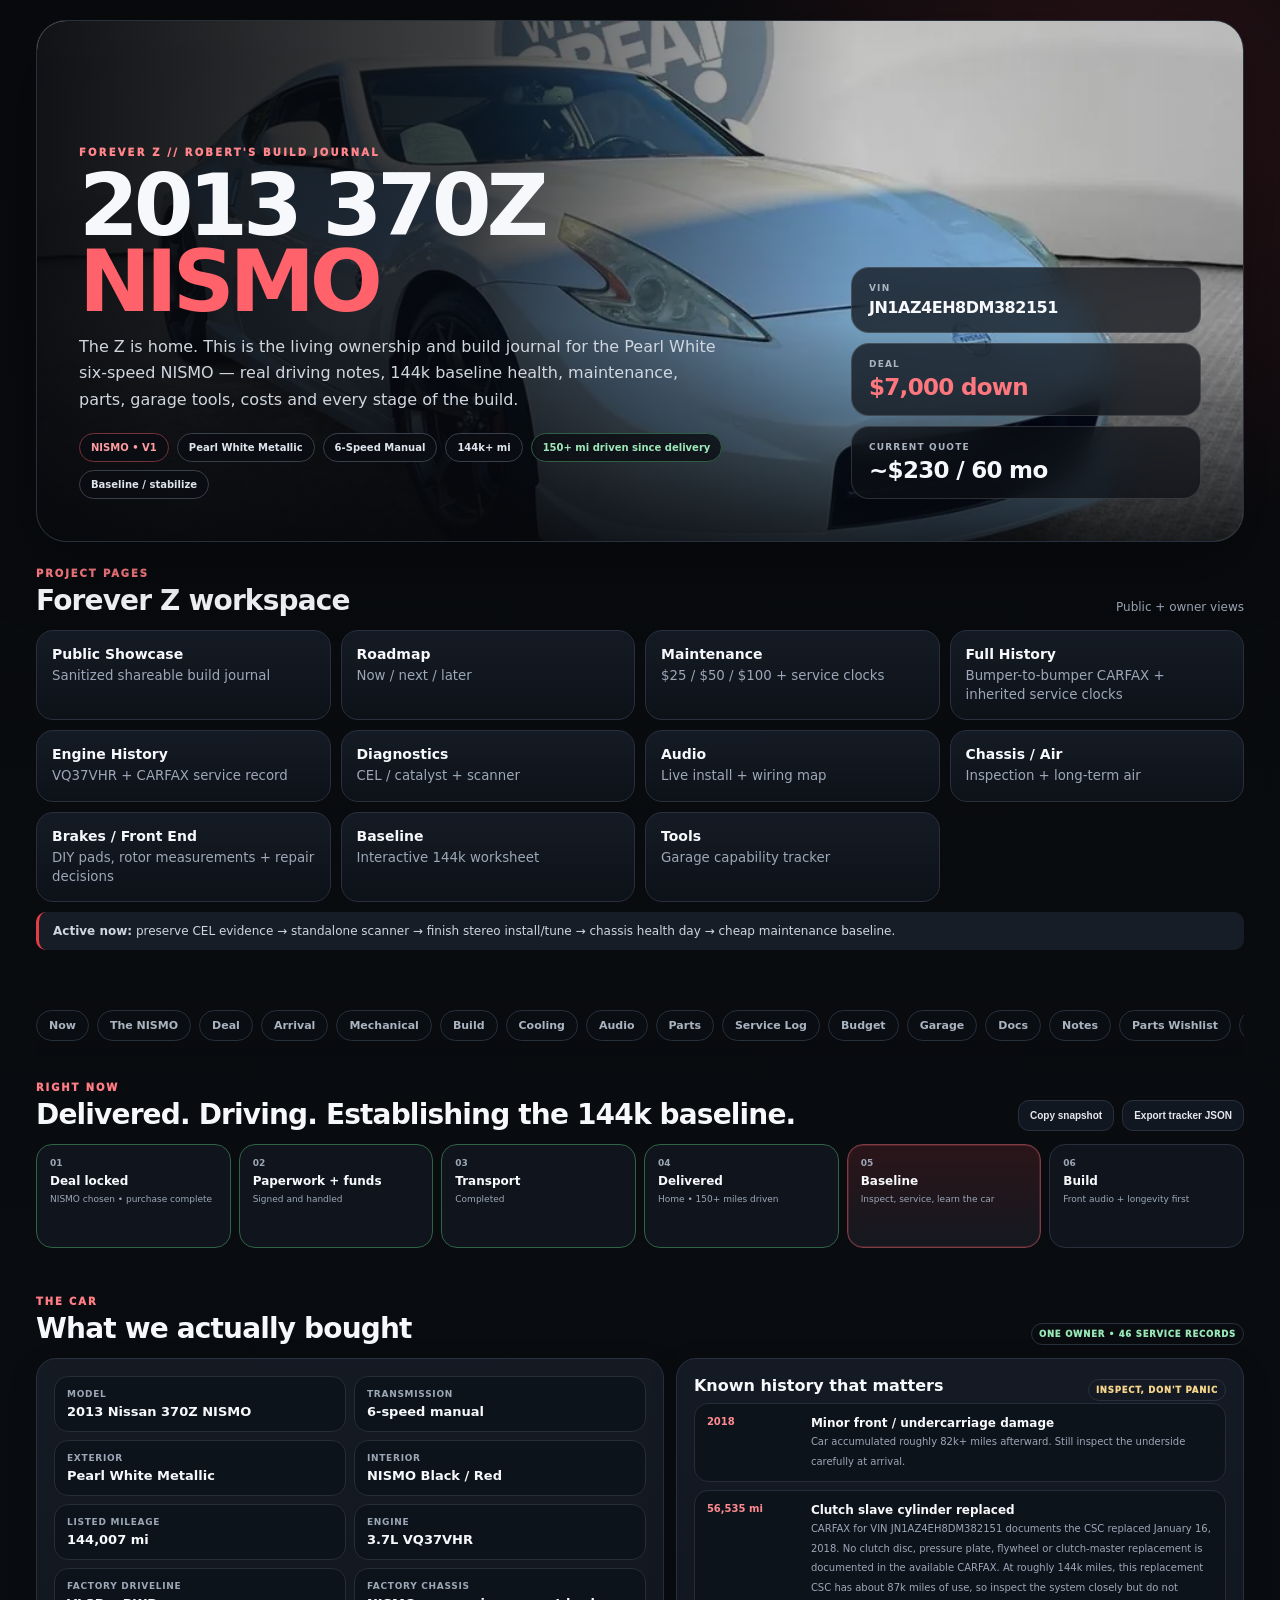
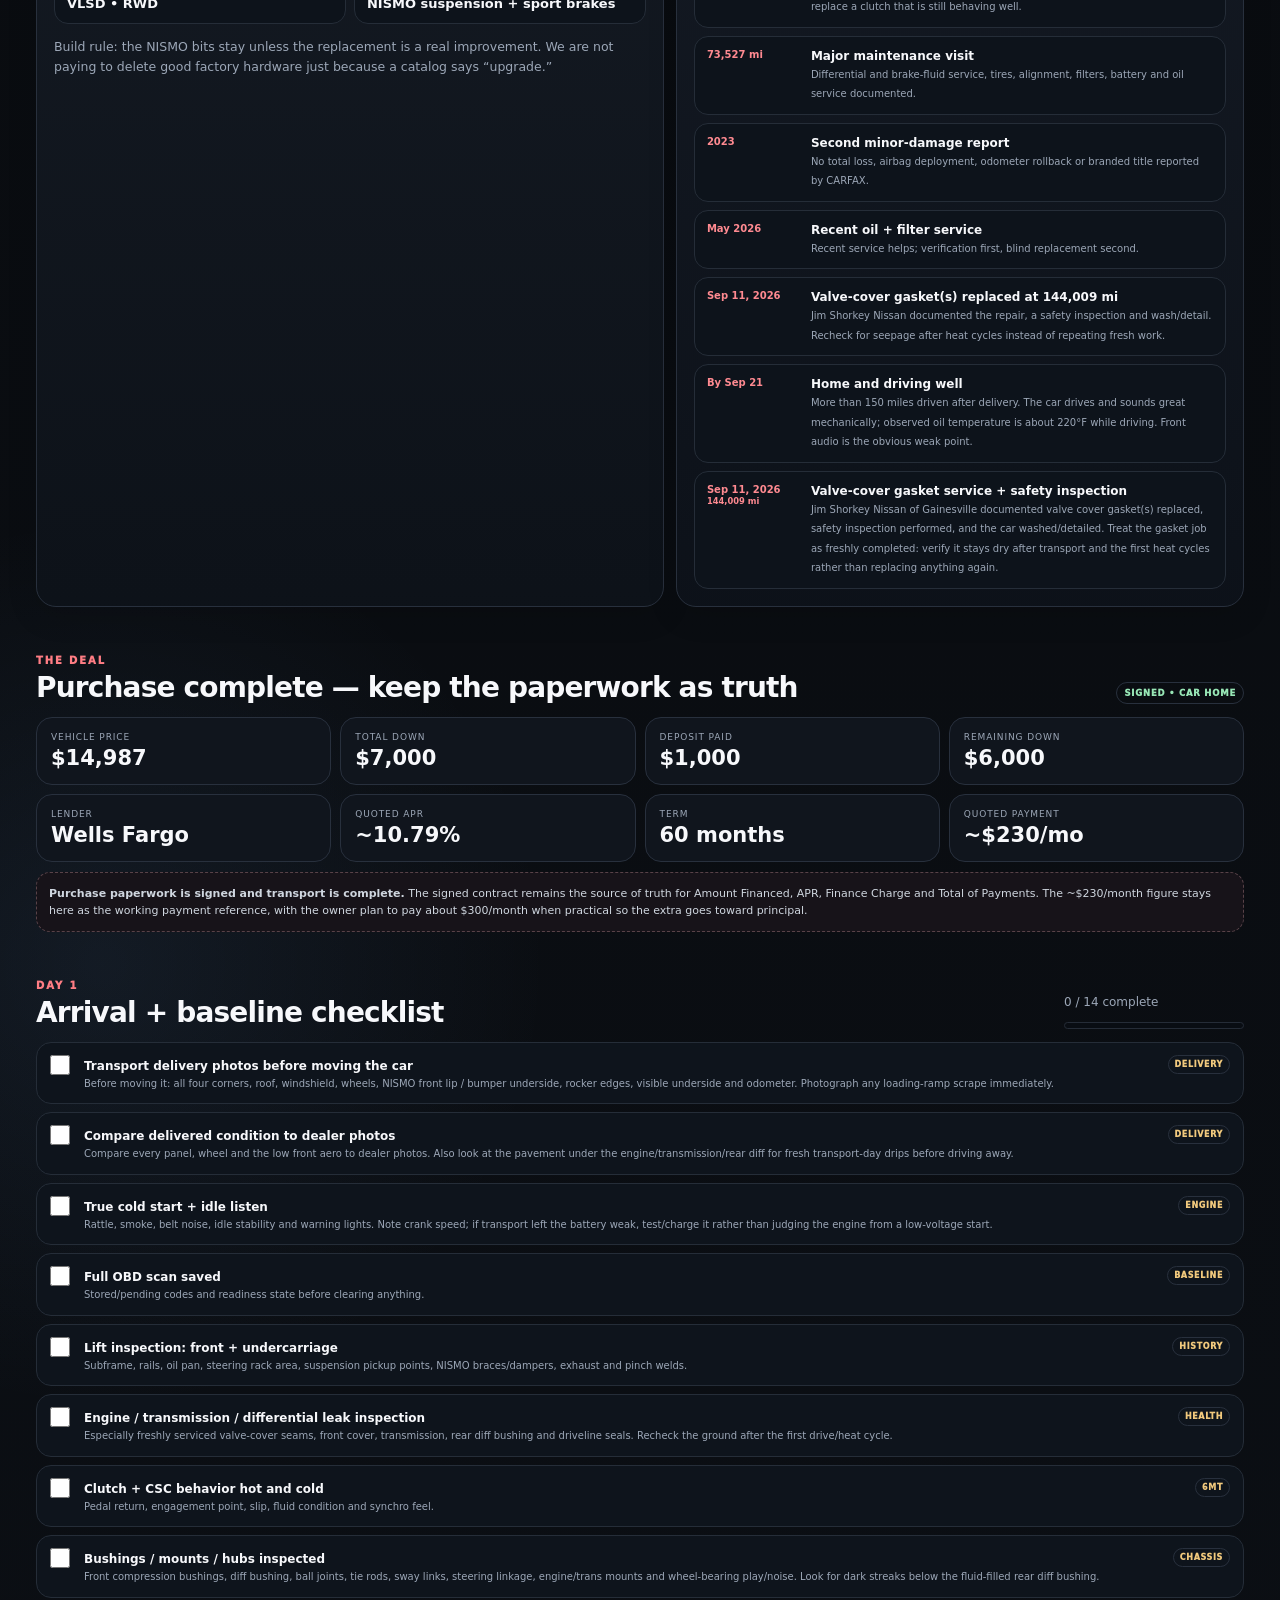
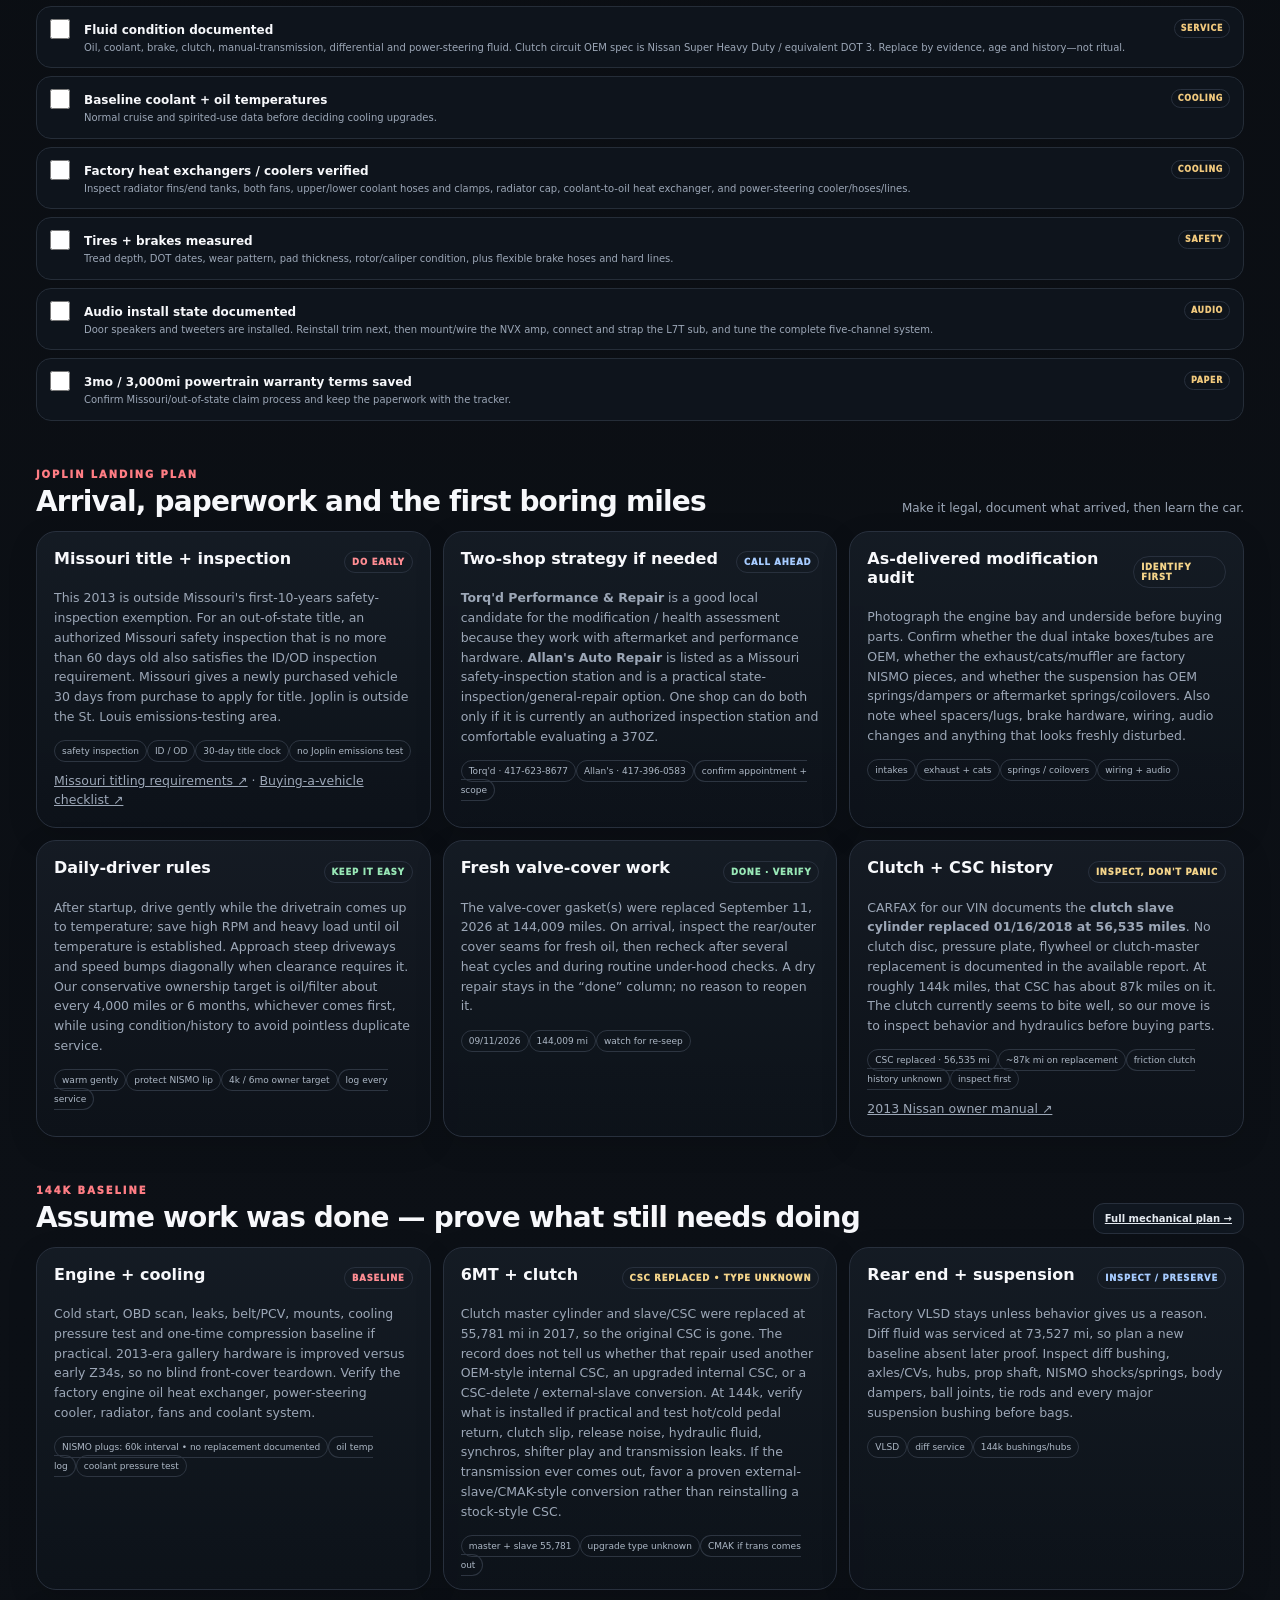
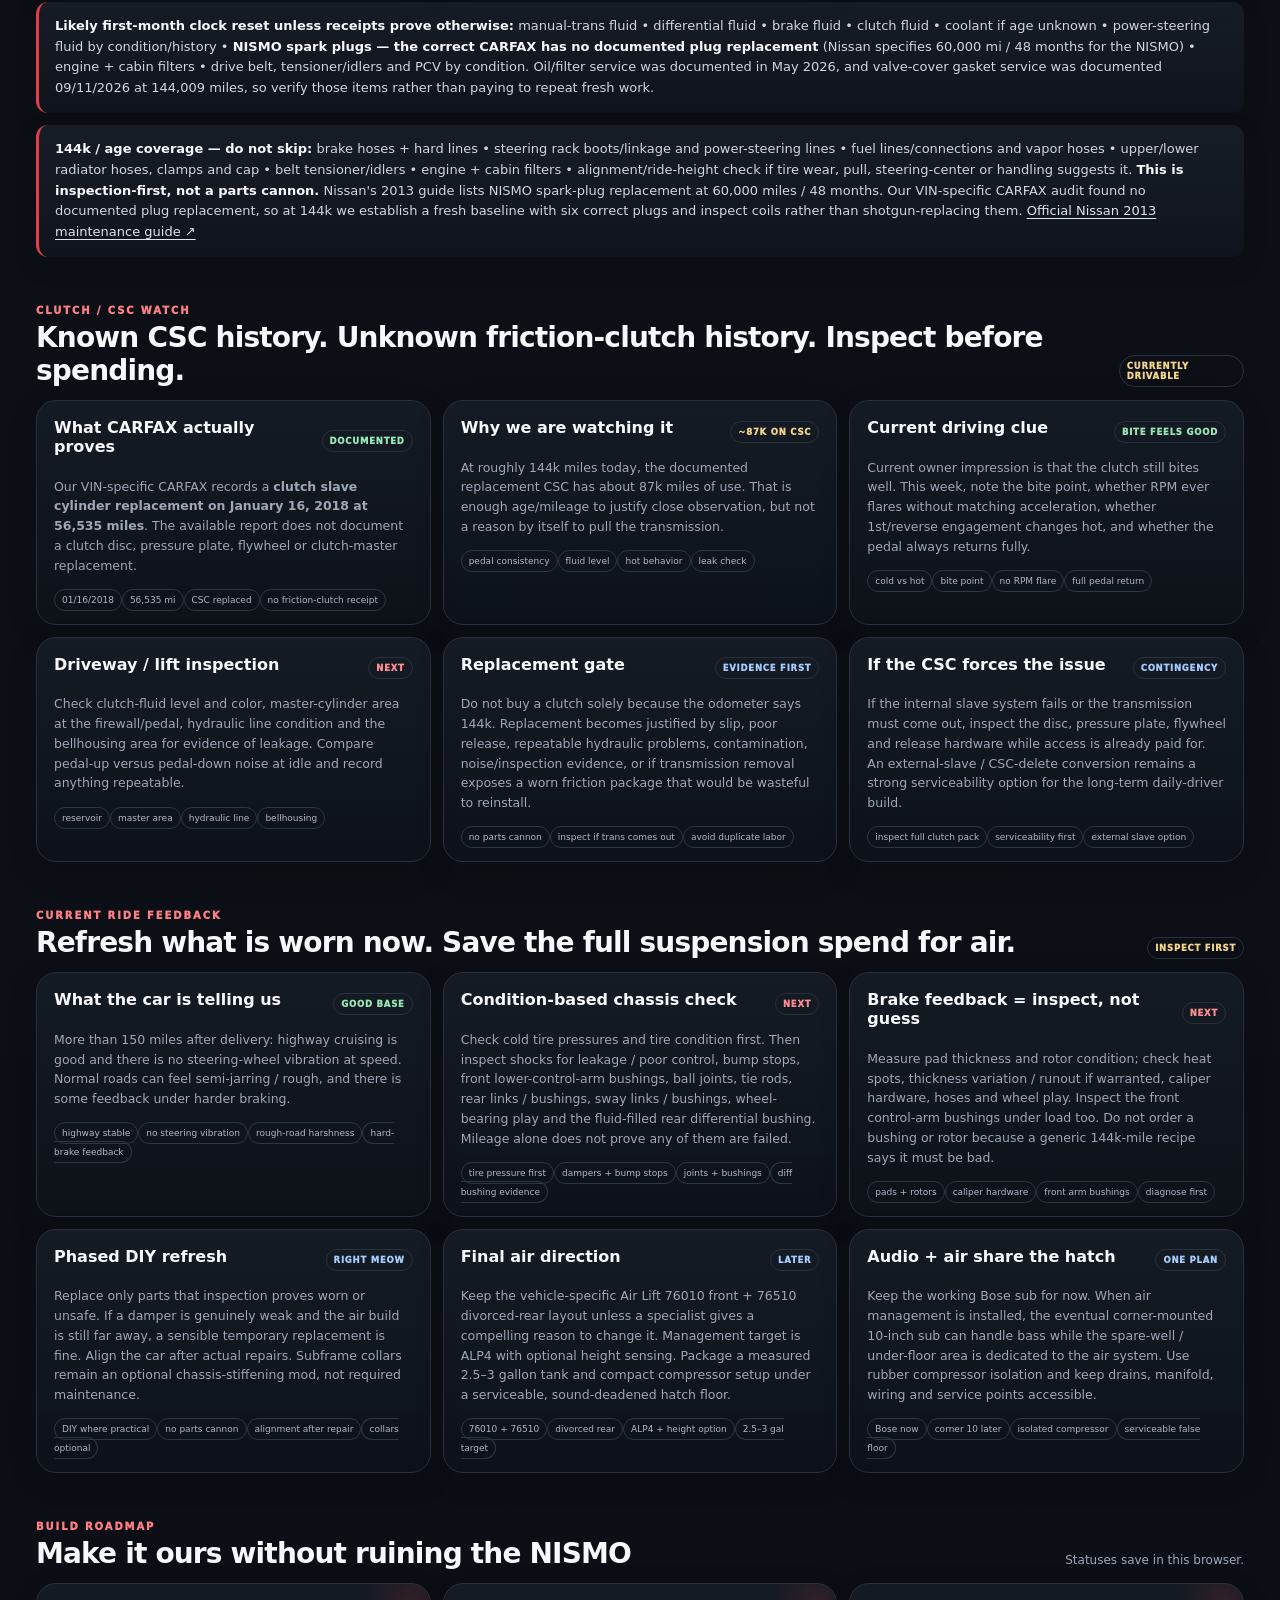
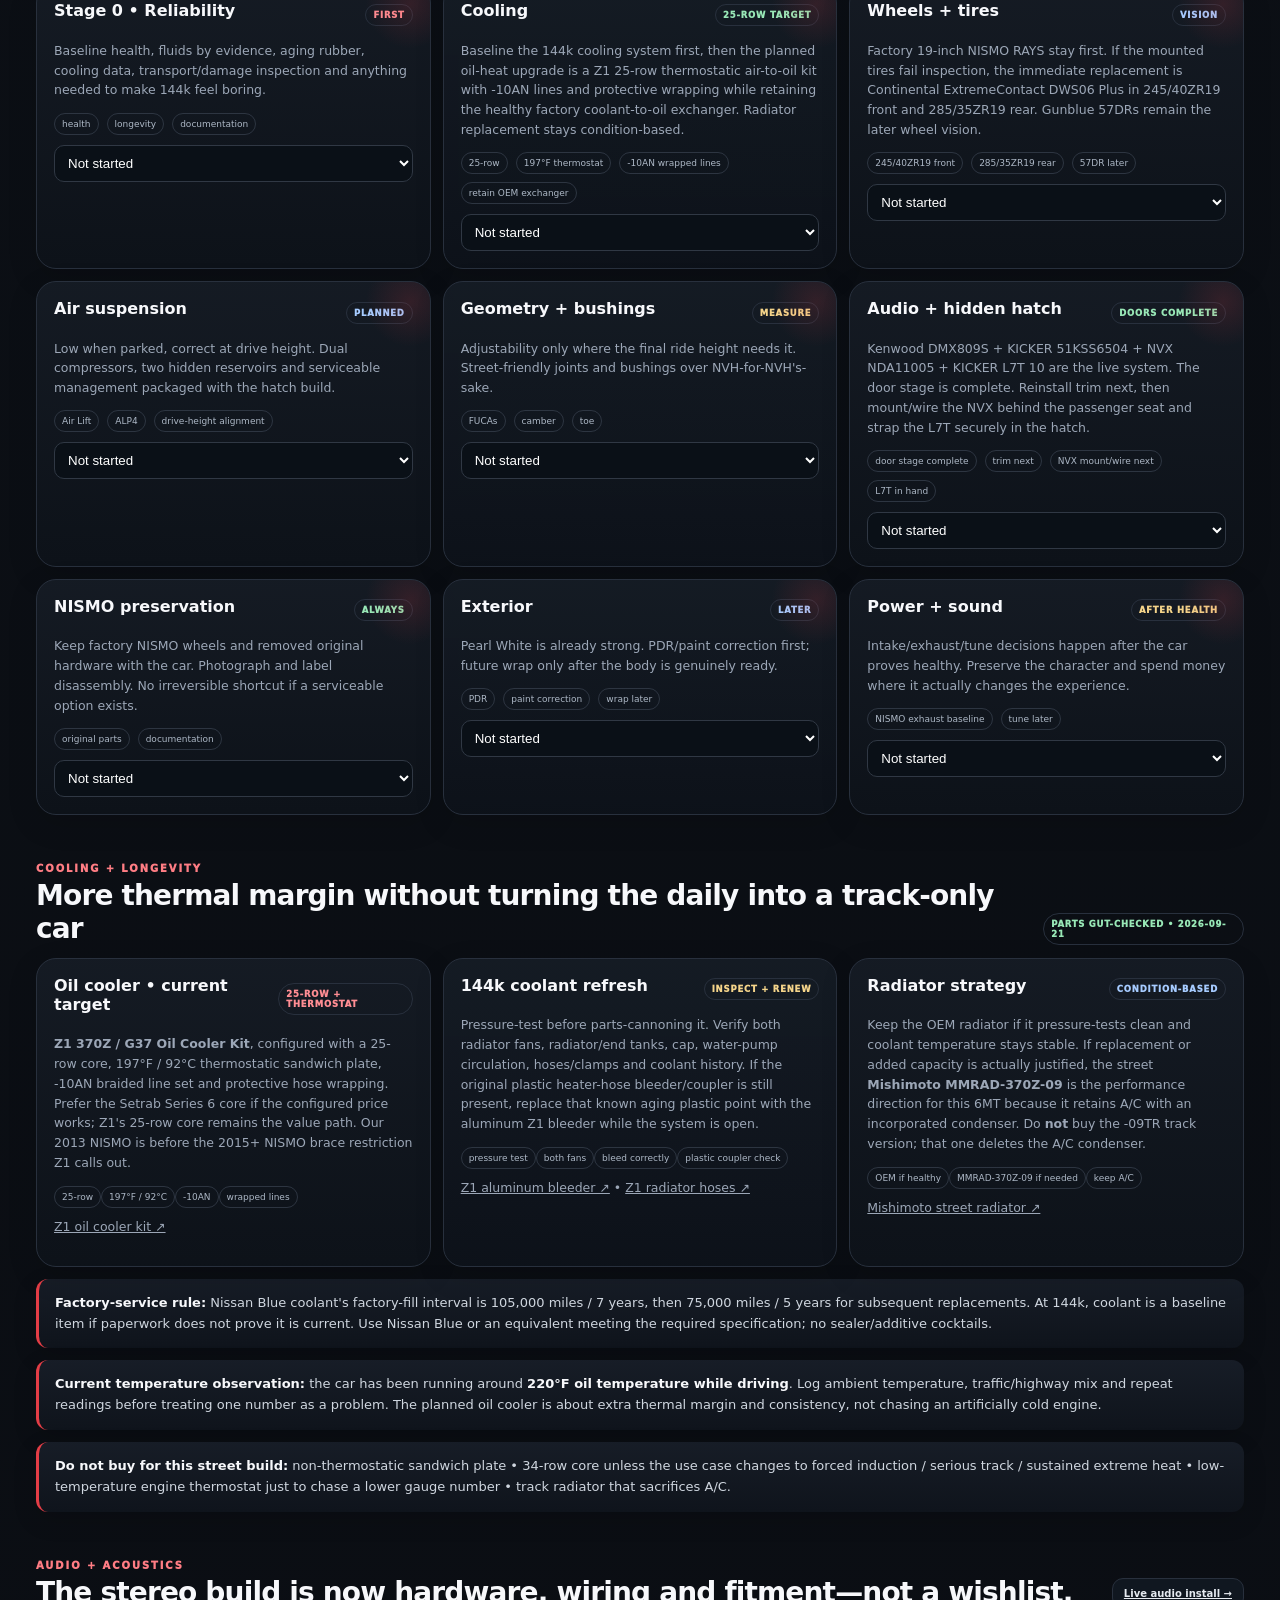
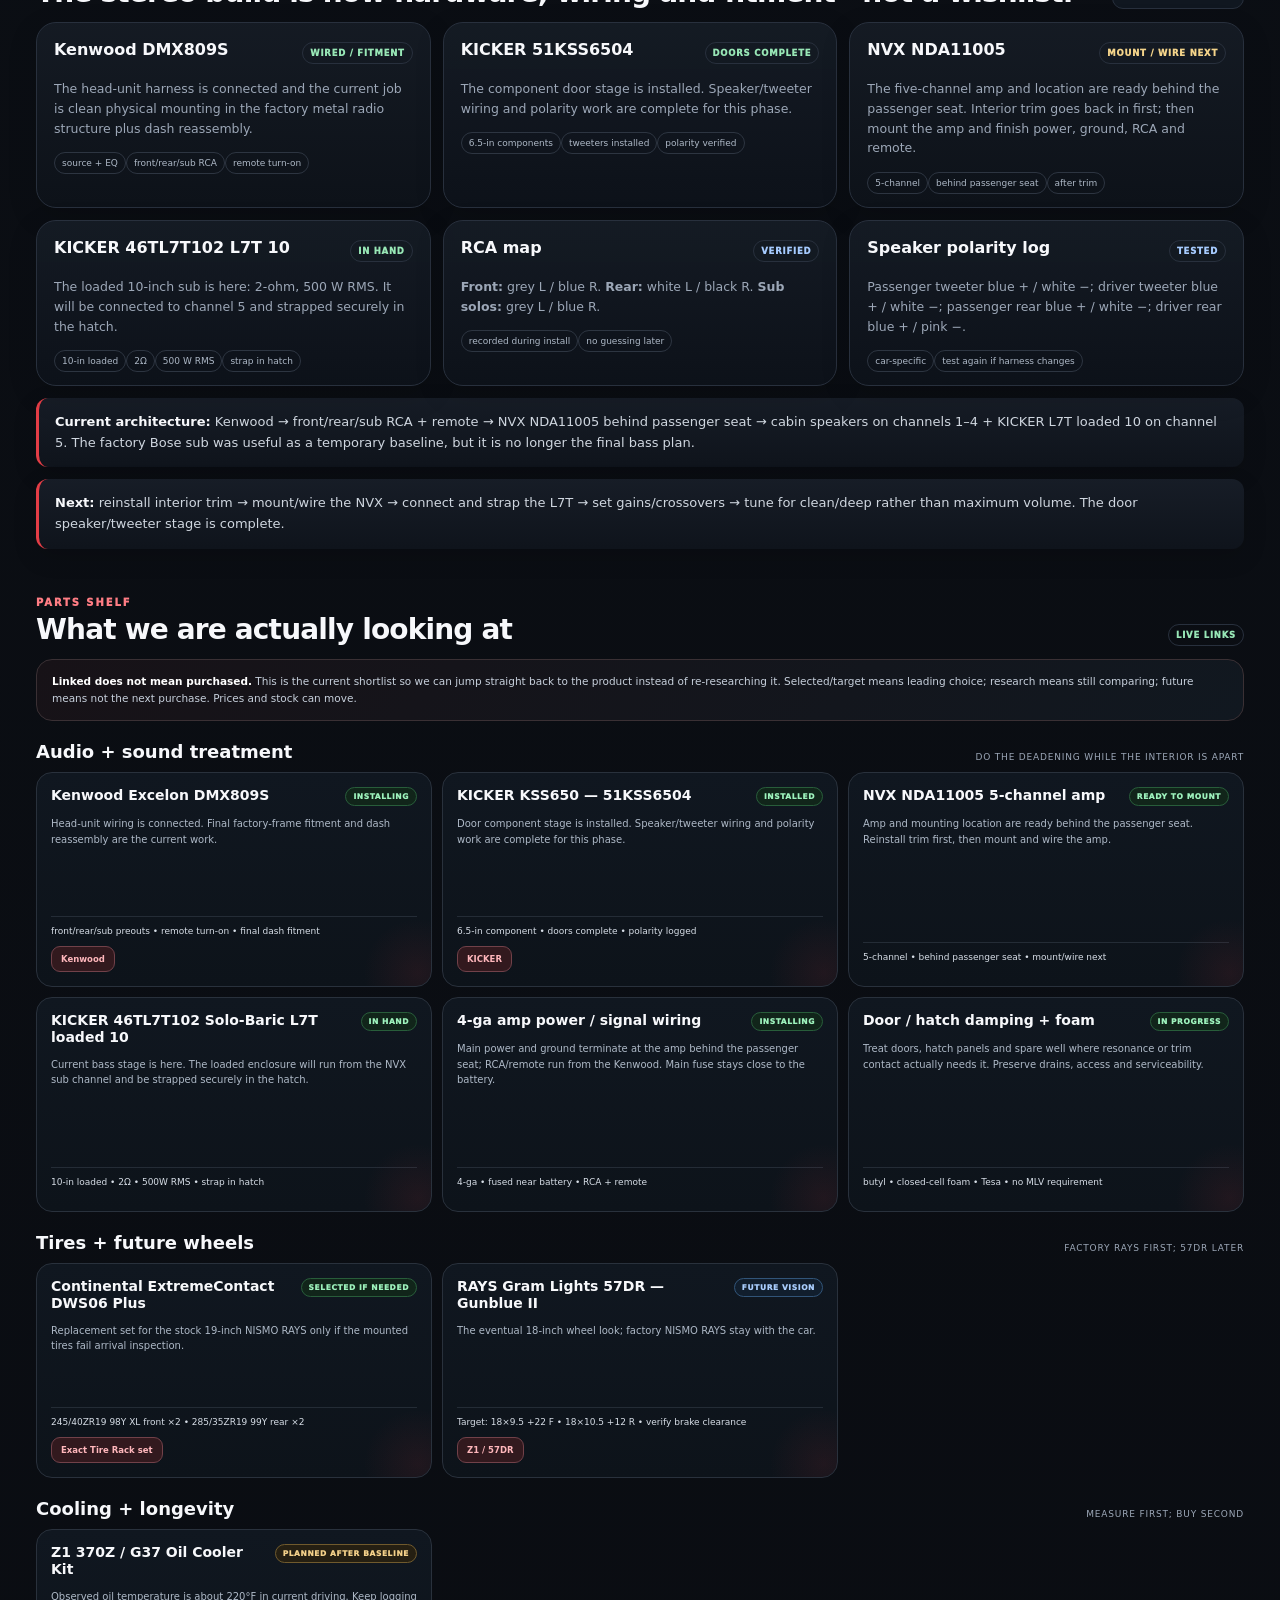
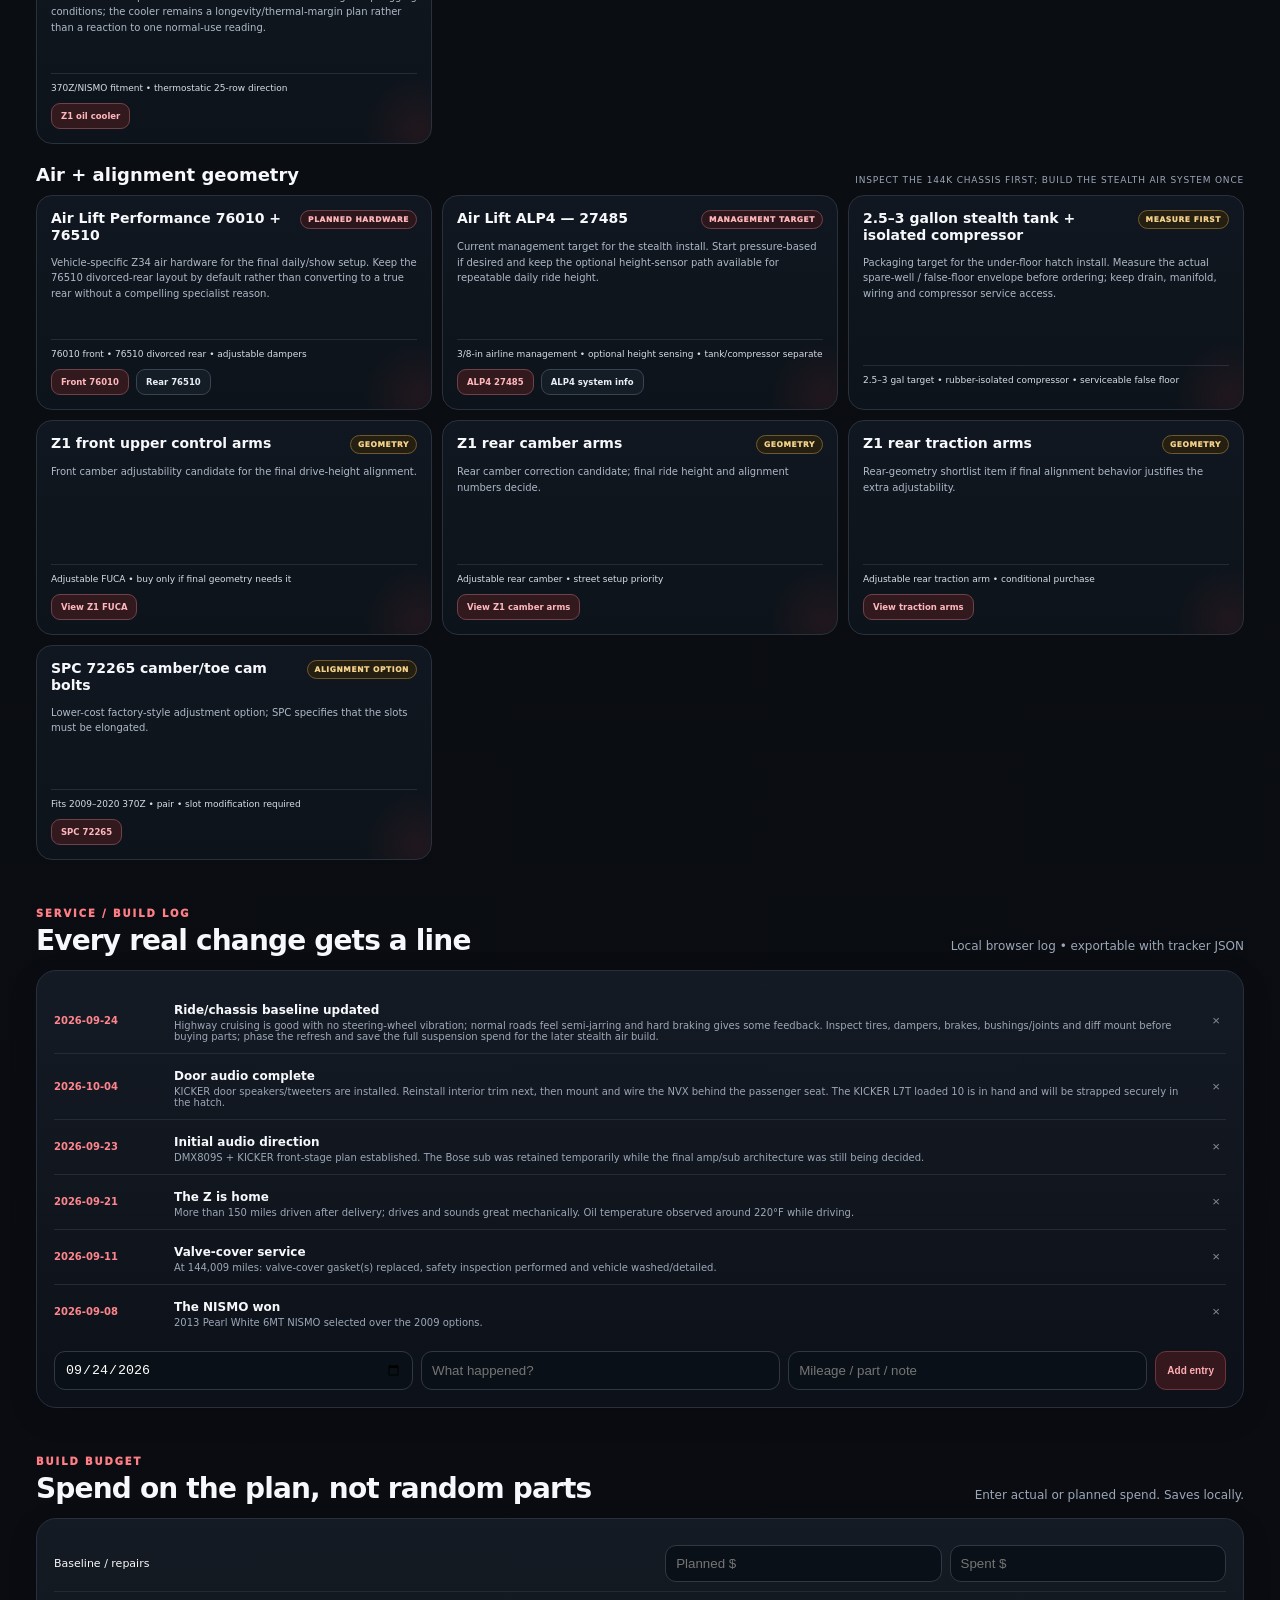
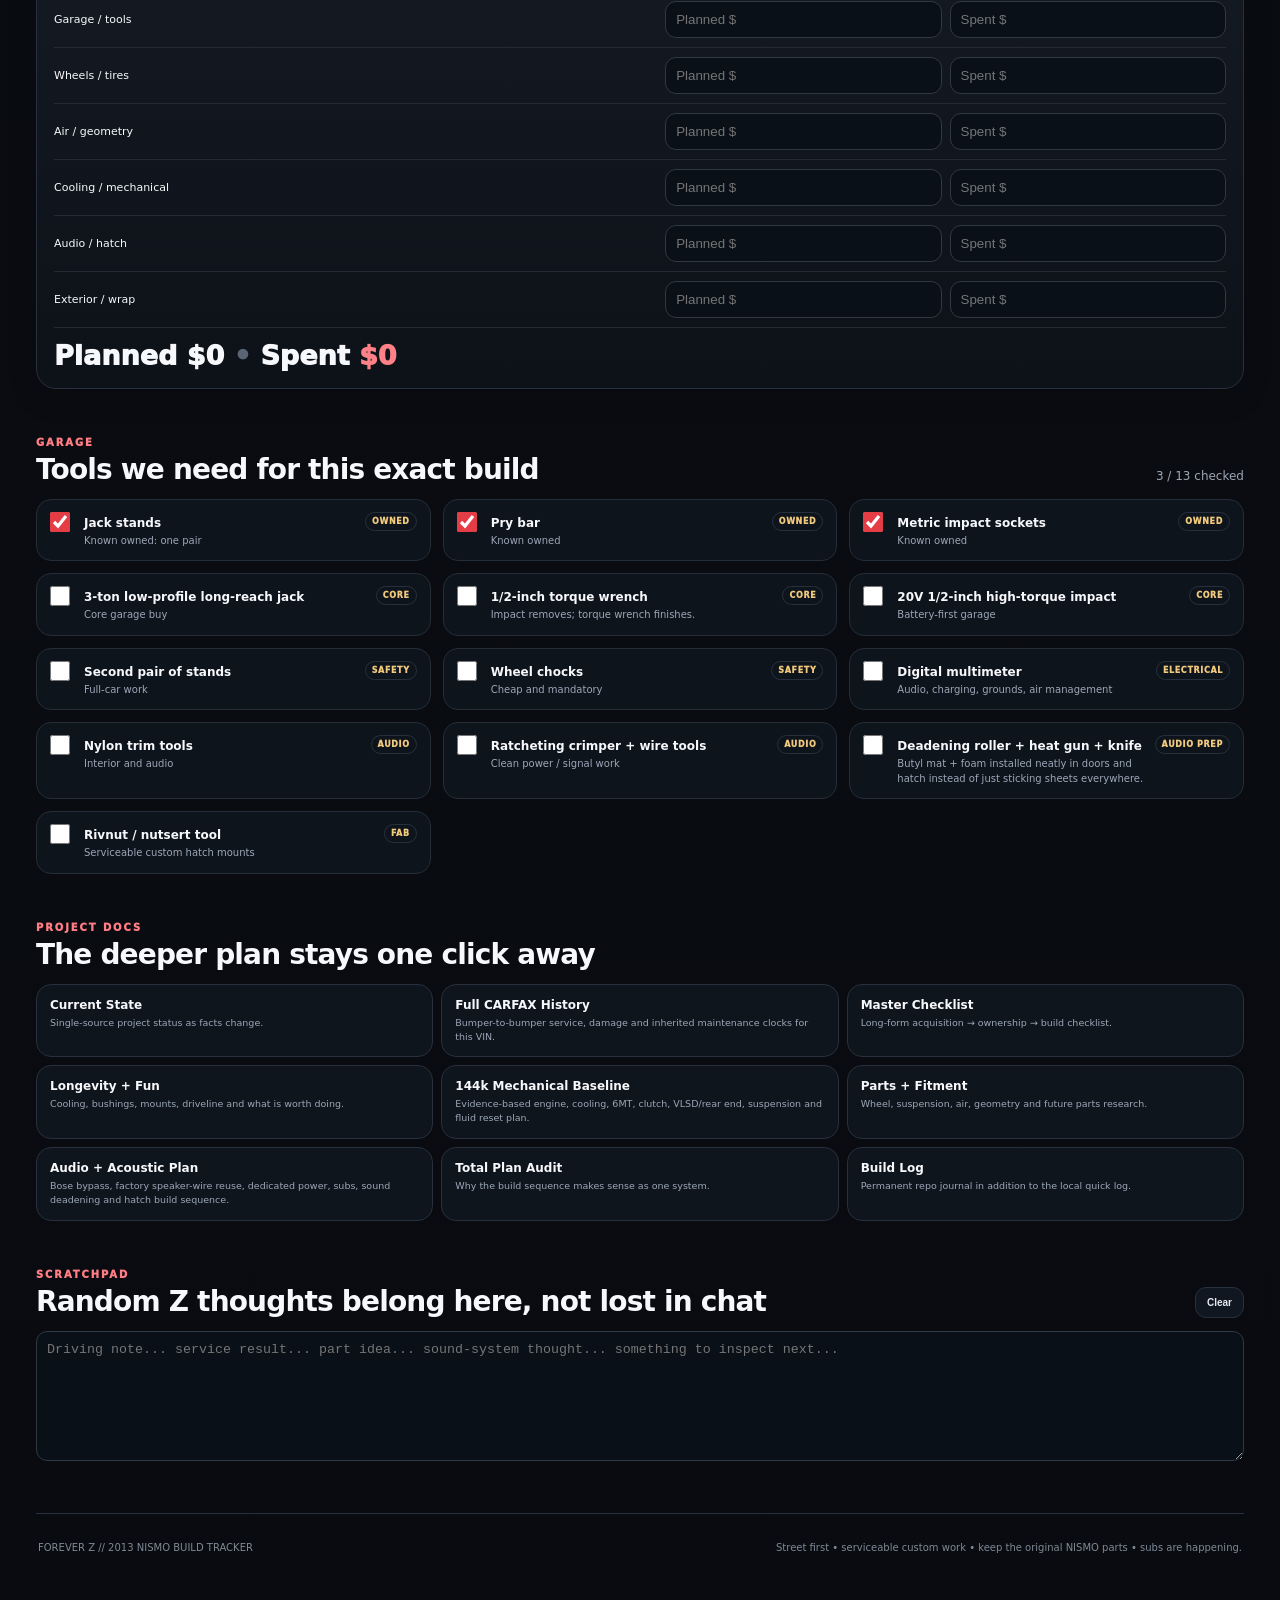
==== commit 70a8433a: "Link Forever Z wishlist from index.html" ====
--- a/index.html
+++ b/index.html
@@ -61,7 +61,7 @@
 </header>
 
 <nav>
-<a href="#now">Now</a><a href="#car">The NISMO</a><a href="#money">Deal</a><a href="#arrival">Arrival</a><a href="#mechanical">Mechanical</a><a href="#build">Build</a><a href="#cooling">Cooling</a><a href="#audio">Audio</a><a href="#service">Service Log</a><a href="#budget">Budget</a><a href="#garage">Garage</a><a href="#resources">Docs</a><a href="#notes">Notes</a>
+<a href="#now">Now</a><a href="#car">The NISMO</a><a href="#money">Deal</a><a href="#arrival">Arrival</a><a href="#mechanical">Mechanical</a><a href="#build">Build</a><a href="#cooling">Cooling</a><a href="#audio">Audio</a><a href="#service">Service Log</a><a href="#budget">Budget</a><a href="#garage">Garage</a><a href="#resources">Docs</a><a href="#notes">Notes</a><a href="wishlist.html">Parts Wishlist</a>
 </nav>
 
 <section id="now">
